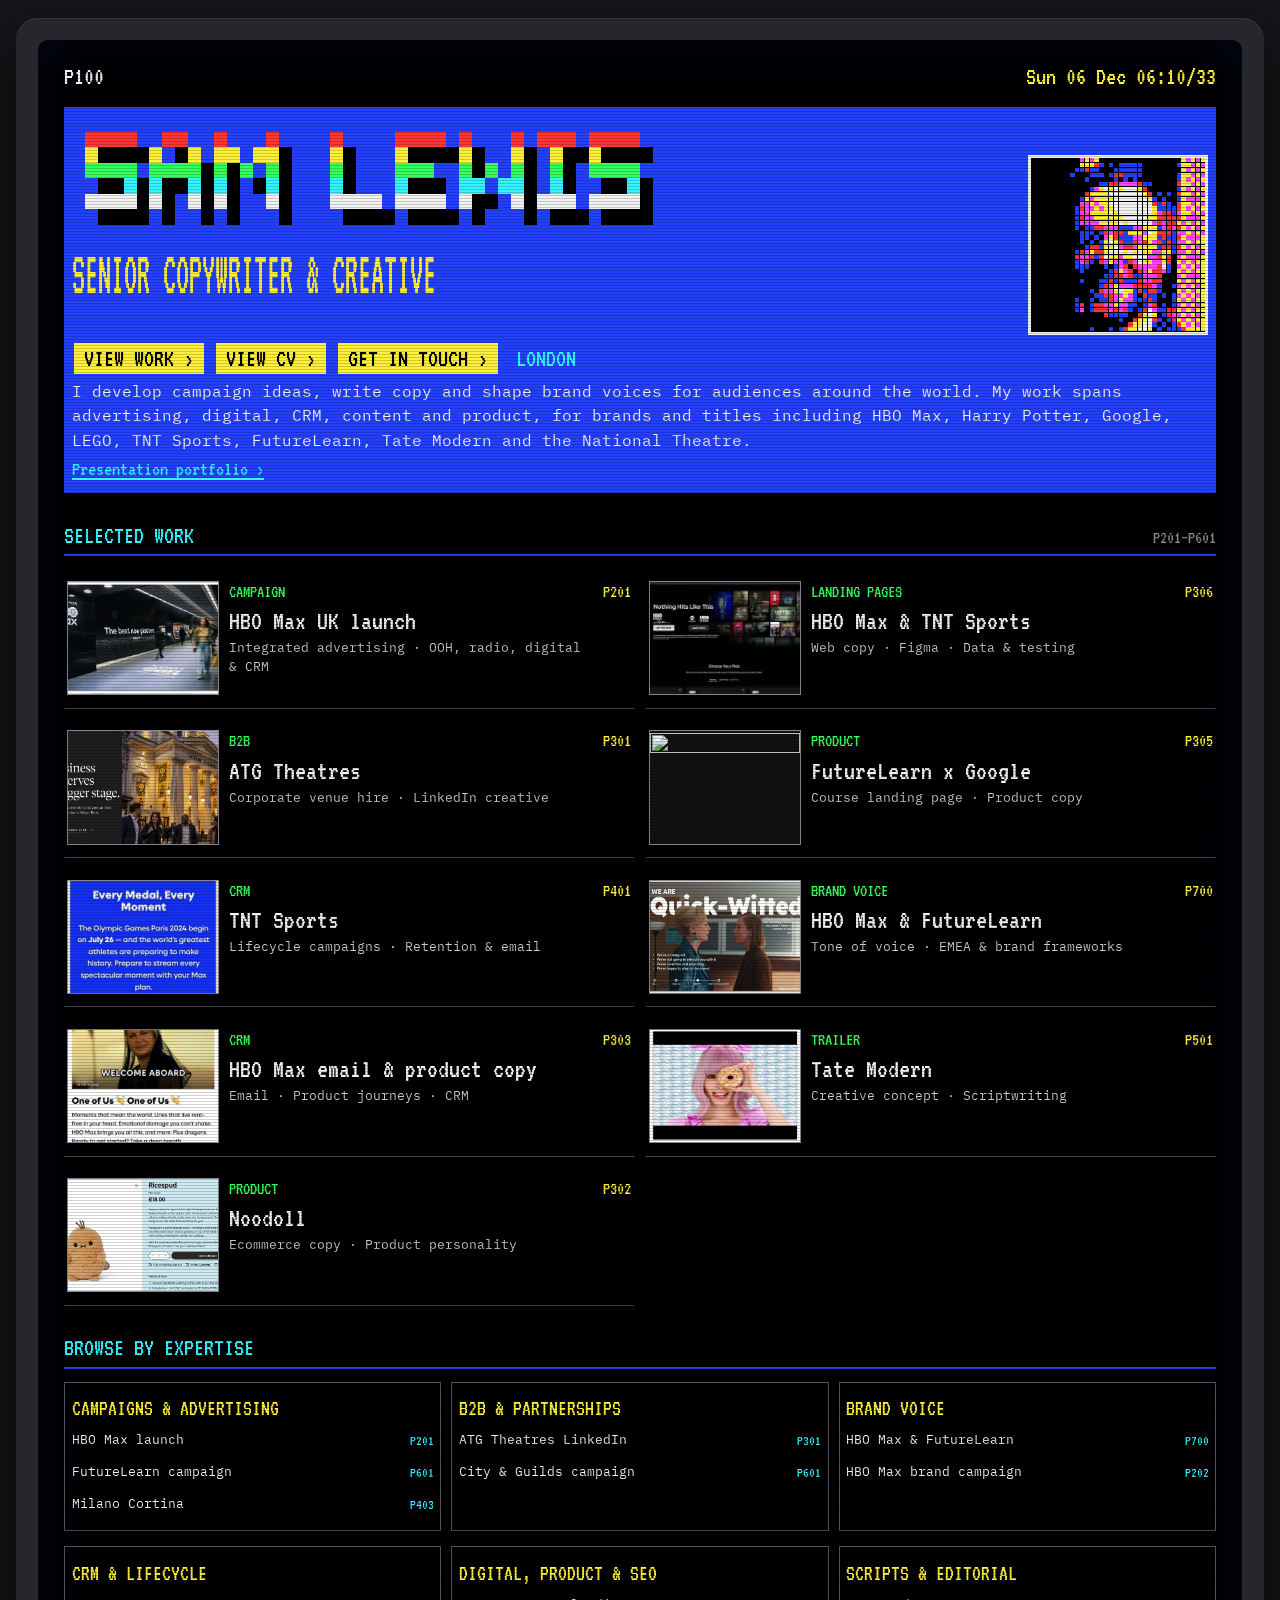
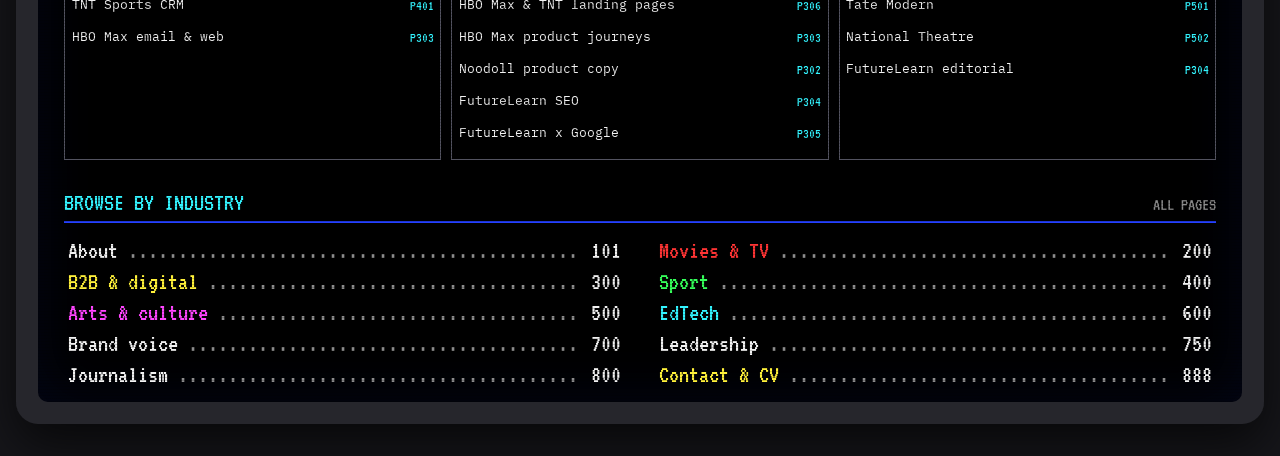
==== index.html @ 6a80a3c9 "Keep portfolio landing page examples compact and readable" ====
<!doctype html>
<html lang="en-GB">
<head>
<meta charset="utf-8">
<meta name="viewport" content="width=device-width, initial-scale=1, viewport-fit=cover">
<title>Sam Lewis, Senior Copywriter &amp; Creative</title>
<meta name="description" content="Sam Lewis is a senior copywriter and creative working across campaigns, brand voice, CRM, product, B2B and content. Work for HBO Max, TNT Sports, FutureLearn, Tate Modern and more.">
<meta property="og:type" content="website">
<meta property="og:title" content="Sam Lewis, Senior Copywriter & Creative">
<meta property="og:description" content="Campaign ideas, copy and brand voice across advertising, B2B, CRM, product and content for HBO Max, TNT Sports, FutureLearn, Tate Modern and more.">
<meta property="og:image" content="https://samlewis.fyi/img/sam.jpg">
<meta property="og:url" content="https://samlewis.fyi/">
<meta name="twitter:card" content="summary">
<link rel="icon" href="data:image/svg+xml,%3Csvg xmlns='http://www.w3.org/2000/svg' viewBox='0 0 16 16'%3E%3Crect width='16' height='16' fill='%232440ff'/%3E%3Cpath fill='%23fff13a' d='M3 3h10v3H6v1h7v6H3v-3h7V9H3z'/%3E%3C/svg%3E">
<style>body{margin:0} [hidden]{display:none!important} img{max-width:100%}</style>
<link rel="preconnect" href="https://fonts.googleapis.com">
<link rel="preconnect" href="https://fonts.gstatic.com" crossorigin>
<link rel="stylesheet" href="https://fonts.googleapis.com/css2?family=IBM+Plex+Mono:ital,wght@0,400;0,500;1,400&family=VT323&display=swap">
<style>
/* Layout: one teletext screen in a TV bezel, a remote control underneath. Pages swap inside the screen. */
:root {
  color-scheme: dark;
  --black: #000;
  --white: #f2f2f2;
  --red: #ff3434;
  --green: #35ff5a;
  --yellow: #fff13a;
  --blue: #2440ff;
  --magenta: #ff45ff;
  --cyan: #33f4ff;
  --dim: #8c8c8c;
  --bezel: #16161a;
  --bezel-edge: #26262c;
  --remote: #202026;
  --key: #2e2e36;
  --tt: "VT323", "Courier New", ui-monospace, monospace;
  --ui: "VT323", ui-monospace, monospace;
}
* { box-sizing: border-box; }
html, body { background: var(--bezel); }
body {
  color: var(--white);
  font-family: var(--tt);
  font-size: clamp(19px, 2.3vw, 24px);
  line-height: 1.18;
  padding-inline: 16px;
  padding-block: 24px 40px;
  -webkit-font-smoothing: none;
}
.wrap { max-width: 940px; margin-inline: auto; display: grid; gap: 22px; }

/* ---------- TV ---------- */
.tv {
  background: var(--bezel-edge);
  border-radius: 22px;
  padding: clamp(10px, 2vw, 22px);
  box-shadow: 0 1px 0 #34343c inset, 0 20px 50px #000a;
}
.screen {
  position: relative;
  background: var(--black);
  border-radius: 10px;
  padding: clamp(10px, 2.2vw, 22px) clamp(10px, 2.4vw, 26px) 12px;
  overflow: hidden;
  min-height: 540px;
  display: flex; flex-direction: column;
  box-shadow: 0 0 60px #2440ff18 inset;
}
.screen::after {
  content: ""; position: absolute; inset: 0; pointer-events: none;
  background: repeating-linear-gradient(to bottom, transparent 0 2px, #0000002e 2px 3px);
  border-radius: inherit;
}
.head {
  display: flex; flex-wrap: wrap; gap: 0 1.2ch; white-space: nowrap;
  font-variant-numeric: tabular-nums;
}
.head .p { color: var(--white); min-width: 4ch; }
.head .svc { color: var(--yellow); }
#screen[data-home="true"] .head .svc { visibility: hidden; }
.head .clock { color: var(--yellow); margin-left: auto; }
.page { flex: 1; display: grid; gap: .7em; align-content: start; padding-top: .6em; }
.page:focus { outline: none; }

/* bands and double height */
.band { padding: .15em .6ch .1em; color: var(--black); }
.band.b-red { background: var(--red); }
.band.b-yellow { background: var(--yellow); }
.band.b-green { background: var(--green); }
.band.b-magenta { background: var(--magenta); }
.band.b-cyan { background: var(--cyan); }
.band.b-white { background: var(--white); }
.band.b-blue { background: var(--blue); color: var(--yellow); }
.band .kicker { display: flex; justify-content: space-between; gap: 1ch; flex-wrap: wrap; }
.dh { line-height: 2.25; padding-bottom: .45em; }
table { font-size: inherit; }
.frac { display: inline-flex; align-items: center; font-size: .72em; line-height: 1; vertical-align: .1em; margin-left: .1em; }
.frac span:first-child { transform: translateY(-.26em); }
.frac span:last-child { transform: translateY(.26em); }
.frac i { font-style: normal; margin: 0 -.12em; }
.dh .w { display: inline-block; transform: scaleY(2); transform-origin: 50% 12%; vertical-align: top; line-height: 1; }
.band .dh { line-height: 2.1; }
.band.sec { padding: .25em .6ch .05em; }
.band.sec .dh { font-size: clamp(1.7em, 6vw, 2.6em); line-height: 1.85; padding-bottom: 0; }
.band.sec .kicker + .dh { font-size: clamp(1.35em, 4.2vw, 2em); margin-top: .12em; }
.crumbs .cur { overflow: hidden; text-overflow: ellipsis; min-width: 0; }
.c-red { color: var(--red); } .c-green { color: var(--green); } .c-yellow { color: var(--yellow); }
.c-blue { color: #7d8dff; } .c-magenta { color: var(--magenta); } .c-cyan { color: var(--cyan); }
.c-white { color: var(--white); } .c-dim { color: var(--dim); }
.bg-blue { background: var(--blue); color: var(--white); padding: .1em .6ch; }
.spec { background: var(--yellow); color: var(--black); padding: .1em .6ch; justify-self: start; }

/* mosaic masthead */
canvas.mosaic { display: block; width: 100%; height: auto; image-rendering: pixelated; }
.mast { background: var(--blue); display: grid; }
.mast-body { padding: .35em .8ch .45em; display: grid; grid-template-columns: minmax(0, 1fr) auto; gap: .3em 2ch; align-items: center; }
.frame.portrait img.tt-portrait { position: absolute; inset: 0; width: 100%; height: 100%; max-height: none; object-fit: cover; image-rendering: pixelated; transition: opacity 1s steps(6); }
.portrait.resolved .tt-portrait { opacity: 0; }
@media (prefers-reduced-motion: reduce) { .portrait .tt-portrait { display: none; } }
.portrait.resolved:hover .tt-portrait { opacity: 1; transition-duration: .3s; }
.mast-text { display: grid; gap: .3em; min-width: 0; }
.mast .frame, .me .frame { width: clamp(110px, 20vw, 190px); cursor: zoom-in; }
.mast .frame img, .me .frame img { aspect-ratio: 1; object-fit: cover; }
.me { display: grid; grid-template-columns: auto minmax(0, 1fr); gap: 1em 2ch; align-items: start; }
@media (max-width: 520px) { .mast-body { grid-template-columns: minmax(0, 1fr); } .mast .frame { order: -1; } .me { grid-template-columns: minmax(0, 1fr); } }
.mast .sub { color: var(--white); grid-column: 1 / -1; }
.mast .dh.role { font-size: 1.3em; }
.mastcta { display: flex; flex-wrap: wrap; align-items: center; gap: .3em 1.2ch; padding-left: .2ch; }
.mastcta .cta { background: var(--yellow); color: var(--black); text-decoration: none; padding: .02em 1ch; }
.mastcta .cta:hover, .mastcta .cta:focus-visible { background: var(--white); outline: none; }
.mastcta .loc { color: var(--cyan); text-transform: uppercase; margin-left: .6ch; }

/* index lists */
.toc { display: grid; gap: .12em; }
.cards { display: grid; grid-template-columns: repeat(auto-fill, minmax(min(100%, 14em), 1fr)); gap: 1em 1.2ch; margin-top: .3em; }
.card { display: grid; align-content: start; gap: .1em; color: var(--white); text-decoration: none; }
.card .th { display: block; aspect-ratio: 16 / 10; overflow: hidden; border: 2px solid var(--white); background: #111; margin-bottom: .2em; }
.card .th { position: relative; }
.card .ttag { position: absolute; left: 0; top: 0; z-index: 1; background: var(--yellow); color: var(--black); padding: .05em .7ch; }
.card .th img { width: 100%; height: 100%; object-fit: cover; object-position: 50% 30%; display: block; }
.card .th.txt { display: grid; place-items: center; padding: .5em; text-align: center; color: var(--black); font-size: 1.5em; line-height: 1.05; }
.card .tt { display: flex; justify-content: space-between; gap: 1ch; padding: 0 .2ch; }
.card .tt .n { color: var(--yellow); font-variant-numeric: tabular-nums; }
.card .m { color: var(--cyan); padding: 0 .2ch; }
.card .q { color: var(--yellow); padding: 0 .2ch; }
.card:hover .th, .card:focus-visible .th { border-color: var(--yellow); }
.card:hover .tt, .card:focus-visible .tt { background: var(--white); color: var(--black); }
.card:hover .tt .n, .card:focus-visible .tt .n { color: var(--black); }
.card:focus-visible { outline: none; }
.toc a {
  display: grid; grid-template-columns: minmax(0, 1fr) auto; gap: 1ch;
  color: inherit; text-decoration: none; padding: 0 .4ch;
}
.toc a .t { overflow: hidden; white-space: nowrap; text-overflow: clip; }
.toc a .t::after { content: " ........................................................................................."; color: var(--dim); }
.toc a .n { color: var(--white); font-variant-numeric: tabular-nums; }
.toc a:hover, .toc a:focus-visible { background: var(--white); color: var(--black); outline: none; }
.toc a:hover .n, .toc a:focus-visible .n, .toc a:hover .t::after, .toc a:focus-visible .t::after { color: var(--black); }
.cols { display: grid; grid-template-columns: repeat(2, minmax(0, 1fr)); gap: .6em 3ch; }
.headlines a { display: grid; grid-template-columns: minmax(0,1fr) auto; gap: 1ch; color: var(--white); text-decoration: none; padding: 0 .4ch; }
.headlines a .n { color: var(--yellow); }
.fullport { display: block; background: var(--yellow); color: var(--black); text-decoration: none; padding: .15em .8ch; margin-top: .2em; }
.watch { justify-self: start; background: var(--yellow); color: var(--black); text-decoration: none; padding: .05em .8ch; margin-top: .6em; display: inline-block; }
.watch:hover, .watch:focus-visible { background: var(--white); outline: none; }
.fullport:hover, .fullport:focus-visible { background: var(--white); outline: none; }
.headlines { display: grid; gap: .15em; align-content: start; }
.headlines .tag { font-size: .8em; letter-spacing: .04em; }
.flash { animation: ttflash 2.4s steps(1, end) infinite; }
@keyframes ttflash { 0% { visibility: visible; } 60% { visibility: hidden; } }
@media (prefers-reduced-motion: reduce) { .flash { animation: none; } }
.headlines a:hover .tag, .headlines a:focus-visible .tag { color: var(--black); }
.headlines a:hover, .headlines a:focus-visible { background: var(--cyan); color: var(--black); outline: none; }
.headlines a:hover .n, .headlines a:focus-visible .n { color: var(--black); }

/* piece pages */
.piece { display: grid; grid-template-columns: minmax(0, 1fr) minmax(0, 1.05fr); gap: .8em 2.4ch; align-items: start; }
.facts { display: grid; gap: .45em; min-width: 0; }
.row { display: block; }
.row .l { margin-right: 1ch; }
.row .l { font-variant-numeric: tabular-nums; }
.meta { color: var(--cyan); }
.quote { color: var(--yellow); }
.facts .quote { line-height: 1.4; }
.prose { font-family: "IBM Plex Mono", ui-monospace, "Courier New", monospace; font-size: clamp(15px, 1.55vw, 16.5px); line-height: 1.6; color: var(--white); display: grid; gap: .85em; max-width: 64ch; -webkit-font-smoothing: antialiased; }
.prose p { margin: 0; text-wrap: pretty; }
.prose.wide { max-width: 68ch; padding-bottom: .4em; }

figure.pic { margin: 0; display: grid; gap: .25em; min-width: 0; }
.frame {
  position: relative; display: block; width: 100%; max-width: 100%; padding: 0; border: 0;
  background: #111; cursor: zoom-in; border: 3px solid var(--white);
}
.vframe { border: 2px solid var(--white); background: #000; }
.vframe video { display: block; width: 100%; height: auto; aspect-ratio: 16 / 9; }
.frame img { display: block; width: 100%; height: auto; max-height: 440px; object-fit: contain; background: #000; }
.piece > figure.pic .frame { width: fit-content; max-width: 100%; }
.piece > figure.pic .frame img { width: auto; max-width: 100%; max-height: 600px; }
.frame canvas { position: absolute; inset: 0; width: 100%; height: 100%; image-rendering: pixelated; transition: opacity .5s steps(5); }
.frame:focus-visible { outline: 3px solid var(--yellow); outline-offset: 2px; }
.stack { display: grid; gap: 1em; min-width: 0; }
.duo { display: grid; grid-template-columns: repeat(2, minmax(0, 1fr)); gap: 1.4ch; min-width: 0; align-items: start; }
.duo .vframe video { aspect-ratio: 280 / 492; }
.duo .frame { width: 100% !important; }
.duo .frame img { width: 100% !important; max-height: none !important; }
.piece.solo { grid-template-columns: minmax(0, 1fr); }
.piece.solo .prose { max-width: 68ch; }
.gallery { display: flex; gap: 1.5ch; margin-top: 1em; align-items: flex-start; }
.gallery .gi { min-width: 0; }
.gallery .frame img { max-height: none; }
@media (max-width: 560px) { .gallery { flex-direction: column; max-width: none !important; } .gallery .gi { flex: none !important; width: 100%; } }
.pics2 { display: grid; grid-template-columns: repeat(2, minmax(0, 1fr)); gap: 1.2ch; }
figcaption { color: var(--dim); font-size: .8em; line-height: 1.2; }
#email { overflow-wrap: anywhere; }
.row > span { min-width: 0; overflow-wrap: anywhere; }
.cvjobs { display: grid; gap: .8em; }
.cvb { margin: .3em 0 0; padding-left: 10ch; font-family: "IBM Plex Mono", ui-monospace, monospace; font-size: clamp(14px, 1.45vw, 15.5px); line-height: 1.5; display: grid; gap: .25em; -webkit-font-smoothing: antialiased; }
.cvb li::marker { color: var(--dim); }
@media (max-width: 560px) { .cvb { padding-left: 1.3em; } }
.cv { display: grid; gap: .1em; font-variant-numeric: tabular-nums; }
.cvrow { display: grid; grid-template-columns: 8ch minmax(0, 1fr) minmax(0, 1fr); gap: 0 1.5ch; }
@media (max-width: 560px) { .cvrow { grid-template-columns: 8ch minmax(0, 1fr); } .cvrow > :last-child { grid-column: 2; } }
.scorewide { display: grid; gap: .3em; }
.blk { display: grid; gap: .5em; margin-top: 1.1em; }
.script { display: grid; grid-template-columns: minmax(0, 1fr) minmax(0, 1.5fr); gap: .7em 3ch; align-items: start; }
.script .vo { color: var(--white); }
.script .act, .collab p { font-family: "IBM Plex Mono", ui-monospace, monospace; font-size: clamp(14px, 1.45vw, 15.5px); line-height: 1.5; margin: 0; -webkit-font-smoothing: antialiased; }
.script .act { color: var(--cyan); font-style: italic; }
.endline { border-top: 1px dashed #ffffff30; padding-top: .45em; }
.collabs { display: grid; grid-template-columns: repeat(3, minmax(0, 1fr)); gap: 1.4ch; }
.collab { border-top: 4px solid var(--green); padding-top: .35em; display: grid; gap: .1em; align-content: start; }
.collab .ch { color: var(--yellow); }
.collab .who a { color: var(--white); text-decoration: underline; text-underline-offset: .15em; }
.collab .who a:hover, .collab .who a:focus-visible { background: var(--white); color: var(--black); outline: none; }
.collab .role { color: var(--dim); font-size: .85em; margin-bottom: .35em; }
@media (max-width: 720px) {
  .script { grid-template-columns: minmax(0, 1fr); gap: .2em; }
  .script .act { margin-bottom: .7em; }
  .collabs { grid-template-columns: minmax(0, 1fr); gap: 1em; }
}

.scores { width: 100%; border-collapse: collapse; font-variant-numeric: tabular-nums; }
.scores td { padding: .1em .6ch; }
.scores tr:nth-child(odd) td { color: var(--white); }
.scores tr:nth-child(even) td { color: var(--cyan); }
.scores td:last-child { text-align: right; color: var(--yellow); }
.bigstats { display: grid; grid-template-columns: repeat(3, minmax(0, 1fr)); gap: 1ch; }
.bigstats.two { grid-template-columns: repeat(2, minmax(0, 1fr)); }
.bigstats div { background: var(--blue); padding: .3em .8ch .2em; }
.bigstats b { display: block; font-weight: normal; color: var(--yellow); }

.fastext {
  display: grid; grid-template-columns: auto minmax(0, 1fr) auto; gap: 1ch;
  margin-top: .8em; padding-top: .3em;
}
.fastext:empty { display: none; }
.crumbs { display: flex; align-items: baseline; gap: 1.2ch; flex-wrap: nowrap; white-space: nowrap; min-width: 0; max-width: 100%; overflow: hidden; contain: inline-size; margin: .15em 0 .5em; text-transform: uppercase; }
.crumbs:empty { display: none; }
.crumbs button { font: inherit; text-transform: inherit; background: none; border: 0; padding: 0 .3ch; cursor: pointer; color: var(--cyan); }
.crumbs .back { background: var(--white); color: var(--black); padding: 0 .8ch; }
.crumbs .path { display: flex; flex-wrap: nowrap; align-items: baseline; gap: 0 .6ch; min-width: 0; overflow: hidden; }
.crumbs .back { flex: none; }
.crumbs .sep { color: var(--dim); }
.crumbs .here { color: var(--white); }
.crumbs button:hover, .crumbs button:focus-visible { background: var(--yellow); color: var(--black); outline: none; }
.fastext .sec { justify-self: center; }
.fastext button {
  font: inherit; background: none; border: 0; padding: 0 .3ch; text-align: left; cursor: pointer;
  white-space: nowrap; overflow: hidden; text-overflow: ellipsis;
}
.fastext button { color: var(--white); }
.fastext button:hover, .fastext button:focus-visible { background: var(--white); color: var(--black); outline: none; }
.fastext button:hover span, .fastext button:focus-visible span { color: var(--black); }

/* Minimal control styling for the CV email copy button. */
.rbtn {
  font: inherit; color: var(--white); background: var(--key); border: 0; border-radius: 8px;
  padding: .2em 1.4ch; cursor: pointer;
}
.rbtn:hover { background: #3b3b45; }
.rbtn:focus-visible { outline: 2px solid var(--yellow); outline-offset: 2px; }
.zen { position: relative; margin-top: .2em; }
.zen canvas { border: 2px solid var(--white); }
.zenface { position: absolute; left: 50%; top: 42%; width: 25%; transform: translate(-50%, -50%); image-rendering: pixelated; border: 3px solid var(--white); animation: zenhue 48s linear infinite; }
@keyframes zenhue { to { filter: hue-rotate(360deg); } }
@media (prefers-reduced-motion: reduce) { .zenface { animation: none; } }

/* lightbox */
.lb[hidden] { display: none; }
.lb { position: fixed; inset: 0; background: #000e; display: grid; place-items: center; padding: 24px; z-index: 10; }
.lb img { max-width: 100%; max-height: calc(100vh - 110px); width: auto; height: auto; border: 3px solid var(--white); }
.lb .bar { display: flex; justify-content: space-between; gap: 2ch; width: min(100%, 1100px); margin-bottom: 10px; }
.lb button { font: inherit; background: var(--white); color: var(--black); border: 0; padding: 0 1.2ch; cursor: pointer; }
.lb-inner { display: grid; justify-items: center; }

@media (max-width: 720px) {
  .piece { grid-template-columns: minmax(0, 1fr); }
  .piece figure.pic { order: -1; }
  .cols { grid-template-columns: minmax(0, 1fr); }
  .screen { min-height: 0; }
  .fastext { grid-template-columns: auto minmax(0, 1fr) auto; }
  .fastext { grid-template-columns: auto auto; justify-content: space-between; }
  .fastext .sec { display: none; }
  .crumbs .cur, .crumbs .hm { display: none; }
  .bigstats { grid-template-columns: minmax(0, 1fr); }
}
@media (prefers-reduced-motion: reduce) {
  .frame canvas { transition: none; }
}

/* ---------- desktop: use the width, keep the home page above the fold ---------- */
.wrap { max-width: 1480px; }
.toc { align-content: start; }
@media (min-width: 721px) { .cols { grid-template-columns: minmax(0, 1.8fr) minmax(0, 1fr); } }
.mast canvas.mosaic { height: auto; width: min(100%, clamp(260px, 84vh, 1000px)); }
@media (max-width: 720px) { .mast canvas.mosaic { width: 100%; height: auto; } }
.mast .frame { width: clamp(96px, min(20vw, 24vh), 260px); }
@media (min-width: 721px) {
  body { font-size: clamp(16px, min(2.3vw, 2.8vh), 30px); padding-block: 18px 32px; }
}


/* Homepage: quicker scanning without losing the Teletext layout. */
.mast canvas.mosaic { width: min(100%, clamp(240px, 66vh, 820px)); }
.mast .frame { width: clamp(92px, min(17vw, 20vh), 200px); }
.mast-body { gap: .2em 2ch; }
.mast .sub { font-family: "IBM Plex Mono", ui-monospace, monospace; font-size: clamp(13px, 1.23vw, 16px); line-height: 1.55; -webkit-font-smoothing: antialiased; }
.mast .deck-link { grid-column: 1 / -1; font-size: .82em; }
.mast .deck-link a { color: var(--cyan); text-underline-offset: .15em; }
.home-section { display: grid; gap: .5em; margin-top: .4em; scroll-margin-top: 1em; }
.home-heading { display: flex; justify-content: space-between; align-items: baseline; gap: 1ch; border-bottom: 2px solid var(--blue); padding-bottom: .15em; color: var(--cyan); }
.home-heading > .c-dim { font-size: .72em; }
.feature-grid { display: grid; grid-template-columns: repeat(2, minmax(0, 1fr)); gap: .35em 1.2ch; }
.feature-card { color: var(--white); text-decoration: none; display: grid; grid-template-columns: minmax(80px, 27%) minmax(0, 1fr) auto; gap: .4em 1ch; padding: .5em .3ch; border-bottom: 1px solid #464653; align-items: start; }
.feature-placeholder { display: grid; align-content: center; justify-content: center; background: var(--blue); color: var(--yellow); border: 1px solid var(--white); font-size: .95em; line-height: 1.05; text-align: center; aspect-ratio: 4 / 3; }
.feature-card img[src*="ugc.futurelearn.com"] { object-position: center; }
.feature-card img { display: block; width: 100%; aspect-ratio: 4 / 3; object-fit: cover; object-position: center; border: 1px solid #858590; background: #111; }
.feature-info { display: grid; gap: .14em; min-width: 0; }
.feature-tag { color: var(--green); font-size: .73em; }
.feature-title { color: var(--white); font-size: 1.08em; line-height: 1.08; }
.feature-desc { color: #c9c9ce; font-family: "IBM Plex Mono", ui-monospace, monospace; font-size: clamp(12px, 1vw, 14px); line-height: 1.45; -webkit-font-smoothing: antialiased; }
.feature-page { color: var(--yellow); font-size: .73em; }
.feature-card:hover, .feature-card:focus-visible { outline: 2px solid var(--yellow); outline-offset: -1px; background: #101019; }
.feature-card:hover .feature-title, .feature-card:focus-visible .feature-title { color: var(--yellow); }
.skill-grid { display: grid; grid-template-columns: repeat(3, minmax(0, 1fr)); gap: .6em 1ch; }
.skill-box { border: 1px solid #535360; padding: .5em .65ch; display: grid; gap: .28em; align-content: start; min-width: 0; }
.skill-name { color: var(--yellow); font-size: .88em; min-height: 1.2em; }
.skill-box a { display: grid; grid-template-columns: minmax(0,1fr) auto; gap: .4ch; color: var(--white); text-decoration: none; font-family: "IBM Plex Mono", ui-monospace, monospace; font-size: clamp(12px, 1vw, 14px); line-height: 1.35; padding: .2em 0; -webkit-font-smoothing: antialiased; }
.skill-box a:hover, .skill-box a:focus-visible { background: var(--white); color: var(--black); outline: none; }
.skill-num { color: var(--cyan); font-family: var(--tt); font-size: 1.15em; }
.skill-box a:hover .skill-num, .skill-box a:focus-visible .skill-num { color: var(--black); }
.industry-nav { grid-template-columns: repeat(2, minmax(0, 1fr)); gap: .05em 3ch; }
@media (max-width: 900px) { .feature-grid { grid-template-columns: minmax(0, 1fr); } .skill-grid { grid-template-columns: repeat(2, minmax(0, 1fr)); } }
@media (max-width: 560px) { .skill-grid, .industry-nav { grid-template-columns: minmax(0,1fr); } .feature-card { grid-template-columns: 84px minmax(0, 1fr) auto; } .mast .frame { width: 110px; } }

/* Keep the work above the screen's scanline overlay. */
.landing-examples {
  display: grid;
  grid-template-columns: repeat(2, minmax(0, 1fr));
  gap: .8em 1.5ch;
  max-width: 920px;
}
@media (max-width: 720px) {
  .landing-examples { grid-template-columns: minmax(0, 1fr); max-width: 450px; }
}
.landing-example header {
  display: flex;
  justify-content: space-between;
  align-items: baseline;
  flex-wrap: wrap;
  gap: .3em 1ch;
  margin-bottom: .35em;
}
.landing-example h2 { margin: 0; font: inherit; }
.landing-example .watch { margin: 0; }
.landing-example .frame { z-index: 1; border-width: 1px; }
.landing-example .frame img { max-height: none; }
</style>
</head>
<body>

<div class="wrap">
  <div class="tv">
    <div class="screen" id="screen">
      <div class="head" aria-hidden="true">
        <span class="p" id="hp">P100</span>
        <span class="svc">SAM LEWIS</span>
        <span class="clock" id="clock"></span>
      </div>
      <nav class="crumbs" id="crumbs" aria-label="Breadcrumb"></nav>
      <main class="page" id="page" tabindex="-1" aria-live="polite"></main>
      <nav class="fastext" id="fastext" aria-label="Fastext links"></nav>
    </div>
  </div>

</div>

<div class="lb" id="lb" hidden role="dialog" aria-modal="true" aria-label="Picture">
  <div class="lb-inner">
    <div class="bar"><span class="c-cyan" id="lbcap"></span><button id="lbclose">CLOSE</button></div>
    <img id="lbimg" alt="">
  </div>
</div>

<script>
(() => {
/* ---------- content ---------- */
const CH = {
  200: { name: "MOVIES & TV", title: "MOVIES & TV", short: "Movies & TV", colour: "red" },
  300: { name: "B2B & DIGITAL", title: "B2B & DIGITAL", short: "B2B & digital", colour: "yellow" },
  400: { name: "SPORT", title: "SPORT", short: "Sport", colour: "green" },
  500: { name: "ARTS & CULTURE", title: "ARTS & CULTURE", short: "Culture", colour: "magenta" },
  600: { name: "EDTECH", title: "EDTECH", short: "EdTech", colour: "cyan" },
  700: { name: "BRAND VOICE", title: "BRAND VOICE", short: "Voice", colour: "white" },
  750: { name: "LEADERSHIP", title: "LEADERSHIP", short: "Leadership", colour: "white" },
  800: { name: "JOURNALISM", title: "JOURNALISM", short: "Journalism", colour: "blue" },
};

const PIECES = {
  201: { tag: "CAMPAIGN", title: "HBO MAX UK LAUNCH CAMPAIGN", meta: "HBO Max · OOH · 2026 · Warner Bros. Discovery",
    cardQuote: "The best new platform since 9¾.",
    body: [
      "I led copy for the UK launch of HBO Max in 2026, writing across radio, outdoor, social, email and display. I pushed for UK-specific lines that spoke to local places and content, like \u201cThe best new platform since 9¾.\u201d",
      "That line ran as a takeover of the tunnel at King's Cross, and the ad went viral on LinkedIn. Across the launch as a whole, UK subscriptions passed the yearly target within four months.",
      "The same witty tone ran through the launch emails, like this welcome email for new subscribers.",
    ],
    pics: [["kings-cross", "King's Cross tunnel, London"], ["hbo-max-welcome-email", "Welcome email from the launch"]] },
  202: { tag: "CAMPAIGN", title: "HBO MAX WALL-TO-WALL WATERCOOLER CAMPAIGN", meta: "HBO Max · OOH brand campaign · Autumn 2026 · Warner Bros. Discovery",
    body: [
      "This outdoor brand campaign ran in autumn 2026, at a point when HBO Max was between big new releases. With no single launch to shout about, the idea was to remind people how much is already there: a back catalogue full of the shows everyone has talked about for years.",
      "\u201cWall-to-Wall Watercooler\u201d was the broader copy concept, turning that breadth into one simple promise: on HBO Max, there\u2019s always something people are talking about. For this update to the campaign I added the subtitle, \u201cCritically acclaimed, publicly debated\u201d, which makes the point that these are shows people argue over as well as admire.",
      "Each poster put characters from different eras of HBO side by side, keeping the brand front of mind until the next big release.",
    ],
    pics: [["watercooler", "“Wall-to-Wall Watercooler” poster"]] },
  203: { title: "SUCCESSION INFLUENCER CAMPAIGN FOR HBO MAX", meta: "HBO Max · Social & influencer · Warner Bros. Discovery",
    quote: "Who's up for a pint at The Royal Roy?",
    body: ["I develop social and influencer ideas for HBO Max. This paid collaboration with @hollyandbrookearehooked ran for the UK and Ireland launch, and imagined the Roys from Succession running a British pub."],
    pics: [["royal-roy", "Instagram, @hbomaxuk × @hollyandbrookearehooked"]] },
  204: { title: "HBO MAX DISPLAY & PAID SOCIAL ADS", meta: "HBO Max · Display & paid social · Warner Bros. Discovery",
    quote: "Tough cases call for strong leads.",
    body: ["I write display and paid-social copy for HBO Max across EMEA, plus international titles and taglines for European productions. Every word has to earn its place."],
    pics: [["tough-cases", "Display ad, before market pricing was added"]] },
  205: { title: "HUMANS AND HALT AND CATCH FIRE TAGLINES", meta: "Humans · Halt and Catch Fire · Empire Design",
    quote: "Made in our image. Out of our control.",
    quote2: "The battle for CTRL begins.",
    body: [
      "At Empire Design, I developed concepts, taglines and scripts for theatrical and home-entertainment campaigns for Universal Studios, Fox, AMC and Canal Plus, and wrote trailer, radio, outdoor, digital and social copy for film and TV launches.",
      "Two of my lines from that time: the first for Humans, the second for Halt and Catch Fire.",
    ],
    pics: [["humans", "Humans"], ["halt-catch-fire", "Halt and Catch Fire"]] },

  501: { tag: "TRAILER", title: "THE WORLD GOES POP TRAILER FOR TATE MODERN", meta: "Tate Modern · Trailer · AKA UK",
    body: [
      "For Tate Modern's exhibition The EY Exhibition: The World Goes Pop, I came up with the idea for the trailer, wrote the script and helped on the shoot.",
      "I thought the Japanese pop star Kyary Pamyu Pamyu, with her surrealist sensibility, would be perfect for it. I contacted her team, and the stars aligned: she was in London for a show, so we could shoot with her while she was here.",
    ],
    link: ["https://www.youtube.com/watch?v=F1pbMBGxvS4", "Watch the trailer"],
    pics: [["world-goes-pop", "The World Goes Pop, Tate Modern"]] },
  207: { tag: "TRAILER", title: "POGÁNY INDULÓ DOCUMENTARY TRAILER FOR HBO MAX", meta: "HBO Max · Hungarian original documentary series · Trailer concept & script · Warner Bros. Discovery",
    body: [
      "Pogány Induló is a Hungarian rapper, real name Marcell Szirmai, who became one of the country's biggest music stars by the age of twenty.",
      "For HBO Max's four-part documentary series about him, Pogány Induló: Vajon mit mondana anya (What Would Mum Say?), I came up with the concept for the trailer and wrote the script.",
      "My concept shows him walking alone against the crowd, with his own lyrics projected onto him. He's a lone wolf, weighed down by his words.",
    ],
    link: ["https://www.youtube.com/watch?v=p6dlv8rp49E", "Watch the trailer"],
    pics: [["pogany-indulo", "Pogány Induló: Vajon mit mondana anya, HBO Max"]] },
  208: { tag: "TRAILER", title: "BOYHOOD TRAILER", meta: "Universal · Trailer script · Empire Design",
    body: [
      "At Empire Design, I scripted an emotive trailer for Universal's release of Boyhood, Richard Linklater's film shot over twelve years with the same cast.",
      "The film follows one boy, Mason, from the age of six to eighteen, with Patricia Arquette and Ethan Hawke as his parents. That process was what made the film unique, so the script had to explain it quickly, then let the footage do the emotional work as Mason grows up on screen.",
      "The trailer gained 5.5 million views on YouTube, and was also shown on TV in America.",
    ],
    pics: [["boyhood", "Boyhood, Universal"]] },
  502: { tag: "TRAILER", title: "HOME, I'M DARLING TRAILER FOR THE NATIONAL THEATRE", meta: "National Theatre · Trailer script · AKA UK",
    body: [
      "Laura Wade's play Home, I'm Darling follows Judy, a woman who chooses to live as a perfect 1950s housewife in the present day.",
      "I wrote the National Theatre's trailer to match: a script in the style of a 1950s TV commercial that sells the dream, then hints at the cracks beneath it. It has more than 200,000 views on YouTube.",
    ],
    link: ["https://www.youtube.com/watch?v=fDvlSoQ3PY4", "Watch the trailer"],
    pics: [["national-theatre", "Home, I'm Darling trailer, National Theatre"]] },

  206: { tag: "TRAILER", title: "HBO MAX TRAILERS FOR CINEMA, TV AND RADIO", meta: "HBO Max · Trailers · Cinema, TV & radio · Warner Bros. Discovery",
    body: [
      "At HBO Max, I come up with ideas for trailers and write the scripts, for cinema, TV and radio.",
      "That includes radio trailers for our UK campaigns, scripts for brand campaigns, and trailer ideas for brand campaigns around HBO's local original productions.",
    ],
    pics: [["hbo-max-trailer", "HBO Max trailer"]] },

  211: { tag: "CAMPAIGN", title: "HBO MAX HALLOWEEN 2026 CAMPAIGN", meta: "HBO Max · Halloween 2026 · Campaign concept · AV & online · Warner Bros. Discovery",
    quote: "Fear hits home.",
    body: [
      "For Halloween 2026 on HBO Max, I came up with the campaign line: \u201cFear hits home.\u201d",
      "The line has a double meaning. It speaks to the quality of the horror on HBO Max, the kind that really gets to you, and to the Home in Home Box Office: you don\u2019t have to leave the house to be terrified.",
      "The line flexed across AV and online assets, from the trailer to display creative.",
    ],
    video: ["hbo-max-halloween", "HBO Max Halloween 2026 trailer"],
    pics: [["hbo-max-halloween", "Display creative: \u201cFear hits home\u201d"]] },

  212: { tag: "CAMPAIGN", title: "A KNIGHT OF THE SEVEN KINGDOMS GAMIFIED JOURNEY", meta: "HBO Max app · A Knight of the Seven Kingdoms · Interactive retention campaign · Warner Bros. Discovery",
    body: [
      "We needed to keep A Knight of the Seven Kingdoms viewers watching throughout the show\u2019s debut season.",
      "My solution was an interactive journey in the HBO Max app. Episode by episode, users took quizzes and played games to work their way up from stable hand to knight.",
      "The in-season gamification drove an uplift of around 16\u201318% through consistent episode progression.",
    ],
    duo: true,
    video: ["knight-journey", "Episode challenge: take your vows"],
    pics: [["knight-journey", "Result screen for getting every answer wrong"]] },

  301: { tag: "B2B", title: "ATG THEATRES: BUSINESS DESERVES A BIGGER STAGE", meta: "ATG Theatres · Corporate nights out & venue hire · LinkedIn concept · AKA UK",
    body: [
      "At AKA, part of ATG, I worked on attracting corporate clients to theatres. The creative challenge was different from selling tickets: I wanted businesses to see a West End theatre as somewhere special for their next corporate night out.",
      "“Business deserves a bigger stage” gives that idea a simple, memorable line. A LinkedIn execution set against the Lyceum Theatre shows how the venue itself can do the selling — a famous West End theatre that makes a company night out feel like an occasion."
    ],
    pics: [["atg-lyceum-b2b", "ATG Theatres corporate venue hire LinkedIn advertising concept featuring the Lyceum Theatre"]] },
  302: { tag:"PRODUCT",title:"NOODOLL: RICESPUD PRODUCT MESSAGING",meta:"Noodoll · Ecommerce · Product descriptions",
    body:[
      "At Noodoll, I wrote product copy designed to bring the characters to life while helping customers understand what they're buying. Ricespud needed a playful, distinctive voice alongside clear descriptions of the product.",
      "From “Are you ready for spud at first sight?” to the softness, embroidered features and little arms for hugs, the writing brings the character into the shopping experience."
    ],pics:[["noodoll-ricespud-product-copy","Noodoll Ricespud product page showing the plush and the product copy I wrote"]] },
  303: { tag:"EMAIL / WEB",title:"HBO MAX: EMAIL, LANDING PAGES & PRODUCT COPY",meta:"HBO Max · EMEA · CRM, web and product messaging",
    body:[
      "At HBO Max, I write English master copy for emails, landing pages and product journeys across EMEA, from launch and onboarding to retention and win-back.",
      "That includes explaining offers and product features simply, while keeping the brand voice distinctive. I adapt messages for different placements, audiences and markets, and write the CTAs, modules and subject lines that turn a big idea into a working customer journey.",
      "For the UK launch, I helped keep the same voice consistent across advertising, welcome emails and product copy."
    ],pics:[["hbo-max-welcome-email","HBO Max UK welcome email"]] },
  306: { tag:"LANDING PAGES",title:"HBO MAX & TNT SPORTS",meta:"Landing pages · Product copy · Figma",thumb:"hbo-max-landing",
    body:["I write the landing pages for HBO Max and TNT Sports across EMEA. I work with designers in Figma and use testing to make plans, pricing and sign-up clearer."],
    pics:[["hbo-max-landing-case","HBO Max UK landing page",1904,890],["tnt-sports-landing-case","TNT Sports UK landing page",1904,864]]
  },
  304: { tag:"SEO / EDITORIAL",title:"FUTURELEARN: COURSE SEO & EDITORIAL",meta:"FutureLearn · Search-led course titles · Long-form articles",
    body:[
      "At FutureLearn, I used keyword research and search-results analysis to write course titles that would rank well while still making sense to prospective learners. ‘Power Dressing in the Zoom Era’ is one example of balancing clear search intent with useful, engaging copy.",
      "I also researched and wrote longer editorial pieces, often based on interviews with educators. These two examples show the range: precise, discovery-led course messaging and more expansive storytelling, including an article exploring Ancient Rome."
    ],
    pics:[["futurelearn-course-seo","FutureLearn course page: Power Dressing in the Zoom Era, showing search-informed course-title copy"],["futurelearn-editorial-rome","FutureLearn long-form editorial article: Explore a virtual map of Ancient Rome"]] },

  305: { tag: "PRODUCT", title: "FUTURELEARN X GOOGLE: COURSE PRODUCT COPY", meta: "FutureLearn × Google for Education · Course landing page · Product copy",
    body: [
      "At FutureLearn, I wrote product copy for online courses, including this Google for Education course aimed at teachers and educators.",
      "The challenge was to make a practical, technology-focused course feel relevant and useful. Rather than listing Google's tools and features, I focused on what educators could actually do with them: save time, stay organised and communicate more effectively with colleagues, students and parents."
    ],
    link: ["https://www.futurelearn.com/courses/google-for-education-communicating-and-staying-organised-with-staff-students-and-parents-sc", "See the course"],
    pics: [["google-course-artwork", "Google for Education course artwork used on the FutureLearn landing page"]] },

  401: { title: "TNT SPORTS CRM, INCLUDING PARIS 2024", meta: "TNT Sports · Paris 2024 · CRM · Warner Bros. Discovery",
    body: [
      "I lead master CRM for HBO Max and TNT Sports across EMEA, from onboarding to win-back. When we took on TNT Sports' CRM, I worked with their marketing team to rebuild the emails around user data. Our CRM now performs better than any other WBD region.",
      "For Paris 2024, a large batch of Olympics comms landed just before deadline. I used automation to deliver it on time, during what became our highest-ever period for new subscriptions.",
    ],
    scores: true,
    pics: [["paris-2024", "Paris 2024 CRM"]] },
  403: { tag: "CAMPAIGN", title: "MILANO CORTINA 2026 INTERACTIVE CAMPAIGN", meta: "HBO Max · TNT Sports · Milano Cortina 2026 · Warner Bros. Discovery",
    quote: "Your Olympics. Your way.",
    body: [
      "I come up with interactive campaigns for TNT Sports users. For the Milano Cortina 2026 Winter Olympics, I created a pick-your-sports journey: users chose the sports they cared about from all 16 on the programme, so we only sent them the notifications that mattered to them.",
      "The final screen asked them to turn on push notifications, so they were ready for the opening ceremony on 6 February.",
    ],
    wide: true,
    pics: [["milano-cortina", "Pick-your-sports journey, Milano Cortina 2026"]] },

  209: { title: "MOCK THE WEEK PRINT AD FOR TLC", meta: "TLC · Print · Warner Bros. Discovery",
    quote: "Heard we were finished? Fake news.",
    body: ["I wrote this print ad for Mock the Week on TLC, turning the idea that the show was ‘finished’ into the punchline."],
    pics: [["mock-the-week", "Print ad for TLC"]] },
  505: { title: "WESTMINSTER ABBEY TAGLINE", meta: "Westminster Abbey · Tagline · AKA UK",
    quote: "Feel wonder first hand.",
    body: [
      "At AKA UK, I came up with integrated campaigns for Tate Modern, the National Theatre, the British Library, the Natural History Museum and Matilda the Musical, taking ideas from brief to finished work across film, radio, outdoor, digital and social.",
      "This is one of my lines from that time, for Westminster Abbey.",
    ],
    pics: [["westminster-abbey", "Westminster Abbey"]] },
  210: { title: "SWALLOWS AND AMAZONS TAGLINE", meta: "Swallows and Amazons · Film tagline · AKA UK",
    quote: "Some summers you treasure forever.",
    body: ["At AKA UK, I wrote the tagline for the 2016 film of Swallows and Amazons, based on Arthur Ransome's classic children's novel."],
    pics: [["swallows-amazons", "Swallows and Amazons"]] },
  503: { tag: "TRAILER", title: "WHALES: BENEATH THE SURFACE TRAILER FOR THE NATURAL HISTORY MUSEUM", meta: "Natural History Museum · Trailer concept, script & edit · AKA UK",
    body: [
      "For the Natural History Museum's exhibition Whales: Beneath the Surface, I came up with the idea for the trailer, wrote the script and helped with the edit.",
      "I wanted to tap into the sense of mystery whales evoke, and found Heathcote Williams\u2019 poem Whale Nation. The trailer is built around an extract from it.",
    ],
    link: ["https://www.youtube.com/watch?v=z_ZonqO_Hn4", "Watch the trailer"],
    pics: [["whales", "Whales: Beneath the Surface, Natural History Museum"]] },
  504: { tag: "SOCIAL", title: "MATILDA THE MUSICAL SOCIAL, VIDEO & RADIO", meta: "Matilda The Musical · Social, video & radio · AKA UK",
    body: [
      "At AKA UK, for Matilda The Musical, I came up with ideas for social and video content, wrote the scripts, went along to the shoots and edited the videos myself in Adobe Premiere Pro.",
      "Meet the Matildas introduced the young actors taking on the title role, showing audiences the new cast before they stepped on stage.",
      "I also scripted and edited Matilda\u2019s radio trailers.",
    ],
    link: ["https://www.youtube.com/watch?v=w1WAWnm4zLw&amp;list=PLybPI7Yeye3jCdkvCjsYKNvWqBjZdYBzS", "Watch the videos"],
    pics: [["matilda", "Meet the Matildas, Matilda The Musical"]] },

  601: { tag: "CAMPAIGN", title: "CITY & GUILDS AND FUTURELEARN SKILLS CAMPAIGN", meta: "City & Guilds × FutureLearn · Campaign",
    quote: "The new world needs you.",
    body: [
      "For City & Guilds' new skills courses, I created ‘The New World Needs You’, a campaign encouraging young people to see a place for themselves in the post-pandemic world. We extended the idea into sector-specific paid creative.",
    ],
    pics: [["new-world-needs", "The New World Needs…"], ["new-world-building", "Sector-specific paid social"]] },
  602: { tag: "CAMPAIGN", title: "FUTURELEARN RESULTS DAY OUTDOOR CAMPAIGN", meta: "FutureLearn · OOH",
    quote: "Exam results don't define you.",
    body: ["I wrote copy for a fast-turnaround Results Day OOH campaign aimed at Gen Z, reframing failure as part of the journey rather than the end of it."],
    pics: [["results-day", "Results Day OOH"]] },
};

const CHAPTERS = {
  200: { line: "Campaigns, social, trailers and ads for HBO Max, film and television.", pieces: [201, 202, 203, 204, 205, 206, 207, 208, 209, 210, 211, 212] },
  300: { line: "B2B advertising, ecommerce copy, digital customer journeys and SEO-led content.", pieces: [301, 302, 303, 304, 305, 306] },
  400: { line: "CRM and interactive campaigns for TNT Sports, including Paris 2024 and Milano Cortina 2026.", pieces: [401, 403] },
  500: { line: "Arts and culture.", pieces: [501, 502, 503, 504, 505] },
  600: { line: "Campaigns for FutureLearn, the online learning platform, including work with City & Guilds.", pieces: [601, 602] },
};

const ORDER = [100, 101, 200, 201, 202, 203, 204, 205, 206, 207, 208, 209, 210, 211, 212, 300, 301, 302, 303, 304, 305, 306, 400, 401, 403, 500, 501, 502, 503, 504, 505, 600, 601, 602, 700, 750, 800, 888];

/* ---------- helpers ---------- */
const $ = (s, r = document) => r.querySelector(s);
const esc = s => String(s).replace(/[&<>"]/g, c => ({ "&": "&amp;", "<": "&lt;", ">": "&gt;", '"': "&quot;" }[c]));
const frac = s => s.replace(/\u00BE/g, '<span class="frac" aria-label="three quarters"><span>3</span><i>/</i><span>4</span></span>');
const dh = (text, cls = "") => `<div class="dh ${cls}">${esc(text).split(" ").map(w => `<span class="w">${frac(w)}</span>`).join(" ")}</div>`;
const chapterOf = n => n >= 800 && n < 888 ? 800 : n >= 750 && n < 800 ? 750 : Math.floor(n / 100) * 100;
const reduced = matchMedia("(prefers-reduced-motion: reduce)").matches;

function band(n, title) {
  const ch = CH[chapterOf(n)];
  return `<div class="band b-${ch.colour} sec">${n !== chapterOf(n) ? `<div class="kicker"><span>${ch.name}</span></div>` : ""}${dh(title)}</div>`;
}
const WEBP = new Set(["atg-lyceum-b2b", "noodoll-ricespud-product-copy", "futurelearn-course-seo", "futurelearn-editorial-rome", "hbo-max-landing", "hbo-max-landing-case", "tnt-sports-landing-case"]);
function imageSrc(file) { return file === "google-course-artwork" ? "https://ugc.futurelearn.com/uploads/images/e4/98/header_e498abc1-1429-4c12-9941-a6746fa13efd.jpg" : "img/" + file + (WEBP.has(file) ? ".webp" : ".jpg"); }
function pic([file, cap, width, height], showCaption = true) {
  const src = imageSrc(file);
  return `<figure class="pic"><button class="frame" data-src="${src}" data-cap="${esc(cap)}" aria-label="Enlarge picture: ${esc(cap)}">
    <img src="${src}" alt="${esc(cap)}"${width && height ? ` width="${width}" height="${height}"` : ""} loading="lazy" decoding="async"></button>${showCaption ? `<figcaption>${esc(cap)}</figcaption>` : ""}</figure>`;
}
function row(label, colour, text) {
  return text ? `<div class="row"><span class="l c-${colour}">${label}</span><span>${esc(text)}</span></div>` : "";
}

/* ---------- pages ---------- */
function pageIndex() {
  const featured = [
    [201, "CAMPAIGN", "HBO Max UK launch", "Integrated advertising · OOH, radio, digital & CRM", "kings-cross"],
    [306, "LANDING PAGES", "HBO Max & TNT Sports", "Web copy · Figma · Data & testing", "hbo-max-landing"],
    [301, "B2B", "ATG Theatres", "Corporate venue hire · LinkedIn creative", "atg-lyceum-b2b"],
    [305, "PRODUCT", "FutureLearn x Google", "Course landing page · Product copy", "google-course-artwork"],
    [401, "CRM", "TNT Sports", "Lifecycle campaigns · Retention & email", "paris-2024"],
    [700, "BRAND VOICE", "HBO Max & FutureLearn", "Tone of voice · EMEA & brand frameworks", "quick-witted"],
    [303, "CRM", "HBO Max email & product copy", "Email · Product journeys · CRM", "hbo-max-welcome-email"],
    [501, "TRAILER", "Tate Modern", "Creative concept · Scriptwriting", "world-goes-pop"],
    [302, "PRODUCT", "Noodoll", "Ecommerce copy · Product personality", "noodoll-ricespud-product-copy"]
  ];
  const skills = [
    ["CAMPAIGNS & ADVERTISING", [[201, "HBO Max launch"], [601, "FutureLearn campaign"], [403, "Milano Cortina"]]],
    ["B2B & PARTNERSHIPS", [[301, "ATG Theatres LinkedIn"], [601, "City & Guilds campaign"]]],
    ["BRAND VOICE", [[700, "HBO Max & FutureLearn"], [202, "HBO Max brand campaign"]]],
    ["CRM & LIFECYCLE", [[401, "TNT Sports CRM"], [303, "HBO Max email & web"]]],
    ["DIGITAL, PRODUCT & SEO", [[306, "HBO Max & TNT landing pages"], [303, "HBO Max product journeys"], [302, "Noodoll product copy"], [304, "FutureLearn SEO"], [305, "FutureLearn x Google"]]],
    ["SCRIPTS & EDITORIAL", [[501, "Tate Modern"], [502, "National Theatre"], [304, "FutureLearn editorial"]]]
  ];
  const toc = [
    [101, "About", "white"], [200, "Movies & TV", "red"], [300, "B2B & digital", "yellow"],
    [400, "Sport", "green"], [500, "Arts & culture", "magenta"], [600, "EdTech", "cyan"],
    [700, "Brand voice", "white"], [750, "Leadership", "white"], [800, "Journalism", "white"],
    [888, "Contact & CV", "yellow"]
  ];
  return `
    <div class="mast">
      <div class="mast-body"><div class="mast-text"><canvas class="mosaic" id="mastCanvas" role="img" aria-label="Sam Lewis"></canvas>
      ${dh("SENIOR COPYWRITER & CREATIVE", "c-yellow role")}
      <div class="mastcta"><a class="cta" href="#selected-work">VIEW WORK <span aria-hidden="true">&rsaquo;</span></a><a class="cta" href="#p888" data-go="888">VIEW CV <span aria-hidden="true">&rsaquo;</span></a><a class="cta" href="mailto:sam.joe.lewis@gmail.com">GET IN TOUCH <span aria-hidden="true">&rsaquo;</span></a><span class="loc">London</span></div>
      </div>
      <button class="frame portrait" data-src="img/sam.jpg" data-cap="Sam Lewis" aria-label="Enlarge photo of Sam Lewis"><img src="img/sam.jpg" alt="Sam Lewis"><img class="tt-portrait" src="img/sam-teletext.png" alt=""></button>
      <div class="sub">I develop campaign ideas, write copy and shape brand voices for audiences around the world. My work spans advertising, digital, CRM, content and product, for brands and titles including HBO Max, Harry Potter, Google, LEGO, TNT Sports, FutureLearn, Tate Modern and the National Theatre.</div>
      <div class="deck-link"><a href="https://docs.google.com/presentation/d/1mHRjpPoziItjGX_4GrqQJIve7HLaUhjQ/edit?usp=sharing&amp;rtpof=true&amp;sd=true" target="_blank" rel="noopener">Presentation portfolio &rsaquo;</a></div>
      </div>
    </div>
    <section id="selected-work" class="home-section" aria-label="Selected work">
      <div class="home-heading"><span>SELECTED WORK</span><span class="c-dim">P201—P601</span></div>
      <div class="feature-grid">
        ${featured.map(([n, tag, title, desc, image]) => `<a class="feature-card" href="#p${n}" data-go="${n}">
          ${image ? `<img src="${imageSrc(image)}" alt="" loading="lazy" decoding="async">` : `<span class="feature-placeholder" aria-hidden="true">${n === 306 ? "HBO MAX<br>&amp; TNT SPORTS" : "GOOGLE<br>FOR<br>EDUCATION"}</span>`}
          <span class="feature-info"><span class="feature-tag">${esc(tag)}</span><span class="feature-title">${esc(title)}</span><span class="feature-desc">${esc(desc)}</span></span><span class="feature-page">P${n}</span>
        </a>`).join("")}
      </div>
    </section>
    <section class="home-section" aria-label="Browse work by expertise">
      <div class="home-heading"><span>BROWSE BY EXPERTISE</span></div>
      <div class="skill-grid">
        ${skills.map(([name, links]) => `<div class="skill-box"><div class="skill-name">${esc(name)}</div>
          ${links.map(([n,title]) => `<a href="#p${n}" data-go="${n}"><span>${esc(title)}</span><span class="skill-num">P${n}</span></a>`).join("")}
        </div>`).join("")}
      </div>
    </section>
    <section class="home-section" aria-label="Browse by industry and background">
      <div class="home-heading"><span>BROWSE BY INDUSTRY</span><span class="c-dim">ALL PAGES</span></div>
      <div class="toc industry-nav">
        ${toc.map(([n, t, c]) => `<a href="#p${n}" data-go="${n}"><span class="t c-${c}">${esc(t)}</span><span class="n">${n}</span></a>`).join("")}
      </div>
    </section>`;
}


function pageAbout() {
  const paras = [
    "I’m a Senior Copywriter and Creative with over a decade of experience turning strategic briefs into ideas and words for brands across entertainment, sport, culture, technology and education.",
    "In my current role at Skydance, I develop copy and creative for HBO Max and TNT Sports across EMEA as part of our in-house creative team. I take briefs from initial concept through to execution across social, digital, CRM, outdoor, trailers, radio and wider brand campaigns. Most recently, I led copy for the UK launch of HBO Max.",
    "I approach every brief as an open problem to be solved, and enjoy the challenge of finding the idea that can unlock it. My work involves moving between the bigger campaign concept and the detail of how it comes through in a script, a headline or an email.",
    "Much of my role also involves shaping how brands sound. I own HBO Max’s tone-of-voice guides and messaging frameworks, and work across brands with very different personalities. That means developing and adapting the writing for different audiences, channels and markets while keeping each brand’s underlying identity coherent.",
    "Before this role, I worked at FutureLearn and in agencies, developing work for organisations including Google, LEGO, Tate Modern, the National Theatre, Universal and Fox. Those roles gave me experience moving between campaign ideas, brand narratives, product messaging and long-form editorial. My film work includes scripting trailers for Boyhood and the National Theatre, and developing the idea and script for Tate Modern’s The World Goes Pop.",
    "My background is editorial as well as commercial. I started my writing career as a music and film journalist, interviewing artists and filmmakers and writing features and profiles. I later produced long-form editorial and interview pieces at FutureLearn, alongside my campaign work. Writing at length remains an important part of my experience, as does writing scripts for television, radio, theatrical and social.",
    "I enjoy the collaborative side of copywriting just as much as the writing itself. I regularly present and defend ideas to senior stakeholders, work closely with designers and regional teams, and manage two junior writers. Alongside my own writing, I edit and shape their work before it becomes English master copy for multiple markets.",
  ];
  return `<div class="band b-white sec">${dh("ABOUT")}</div>
    <div class="prose wide">${paras.map(p => `<p>${esc(p)}</p>`).join("")}</div>`;
}

function pageChapter(n) {
  const c = CHAPTERS[n];
  return `${band(n, CH[n].title)}
    <div class="cards">${c.pieces.map(p => {
      const x = PIECES[p];
      const tg = x.tag ? `<span class="ttag">${esc(x.tag)}</span>` : "";
      const th = x.pics ? `<span class="th">${tg}<img src="${imageSrc(x.thumb || x.pics[0][0])}" alt="" decoding="async"></span>`
        : `<span class="th txt" style="background:var(--${CH[n].colour})">${tg}${esc(x.quote || x.title)}</span>`;
      return `<a class="card" href="#p${p}" data-go="${p}">${th}<span class="tt"><span>${esc(x.title)}</span><span class="n">${p}</span></span><span class="m">${esc(x.meta)}</span>${(x.quote || x.cardQuote) ? `<span class="q">“${frac(esc((x.quote || x.cardQuote).replace(/^“|”$/g, "")))}”</span>` : ""}</a>`;
    }).join("")}</div>`;
}

function scoresBlock() {
  return `<div class="facts"><div class="bg-blue">TNT SPORTS CRM: RESULTS</div>
    <table class="scores"><tbody>
      <tr><td>Extra viewing a week, vs control group</td><td>1.5–2 hrs</td></tr>
      <tr><td>Habitual viewing, vs control group</td><td>+10 percentage pts</td></tr>
      <tr><td>CRM performance across WBD regions</td><td>Highest</td></tr>
    </tbody></table>
    <div class="c-dim">Viewers who received the campaigns, compared with a control group who didn't.</div></div>`;
}

const AR = {"atg-lyceum-b2b":1.2,"noodoll-ricespud-product-copy":1.3,"futurelearn-course-seo":1.28,"futurelearn-editorial-rome":1.36,"boyhood":1.705,"futurelearn-step":1.634,"halt-catch-fire":1.41,"humans":1.754,"kings-cross":1.77,"matilda":1.78,"mock-the-week":1.531,"national-theatre":1.314,"new-world-building":0.597,"new-world-needs":1,"paris-2024":0.821,"quick-witted":1.604,"results-day":1,"royal-roy":0.735,"tough-cases":0.999,"watercooler":1.333,"westminster-abbey":0.647,"world-goes-pop":1.316,"hbo-max-welcome-email":0.937,"knight-journey":0.6,"hbo-max-halloween":1.2,"whales":1.784,"pogany-indulo":1.783,"hbo-max-trailer":1.79,"milano-cortina":1.867,"skinny-julia-holter":1.732,"skinny-slow-west":1.732,"swallows-amazons":0.681};
function gallery(list) {
  const s = list.reduce((a, [f]) => a + (AR[f] || 1), 0);
  return `<div class="gallery" style="max-width:calc(${s.toFixed(3)} * min(520px, 72vh))">${list.map(x => `<div class="gi" style="flex:${AR[x[0]] || 1} 1 0">${pic(x)}</div>`).join("")}</div>`;
}

function landingExamples(pics) {
  return `<div class="landing-examples">
    <section class="landing-example">
      <header><h2 class="c-cyan">HBO Max</h2><a class="watch" href="https://www.hbomax.com/gb/en" target="_blank" rel="noopener noreferrer" aria-label="View live HBO Max page">View live page <span aria-hidden="true">&rsaquo;</span></a></header>
      ${pic(pics[0], false)}
    </section>
    <section class="landing-example">
      <header><h2 class="c-cyan">TNT Sports</h2><a class="watch" href="https://www.hbomax.com/gb/en/sports" target="_blank" rel="noopener noreferrer" aria-label="View live TNT Sports page">View live page <span aria-hidden="true">&rsaquo;</span></a></header>
      ${pic(pics[1], false)}
    </section>
  </div>`;
}

function pagePiece(n) {
  const p = PIECES[n];
  const multi = p.pics && (p.pics.length > 1 || p.wide);
  const pics = p.pics && !multi ? pic(p.pics[0]) : "";
  const vid = p.video ? `<figure class="pic"><div class="vframe"><video controls playsinline preload="none" poster="img/${p.video[0]}-video.jpg" aria-label="${esc(p.video[1])}"><source src="video/${p.video[0]}.mp4" type="video/mp4"></video></div><figcaption>${esc(p.video[1])}</figcaption></figure>` : "";
  const right = p.pitch ? ""
    : vid ? `<div class="${p.duo ? "duo" : "stack"}">${vid}${pics}</div>` : pics;
  return `${band(n, p.title)}
    <div class="meta">${esc(p.meta)}</div>
    ${p.quote ? dh(p.quote, "quote") : ""}${p.quote2 ? dh(p.quote2, "quote") : ""}
    <div class="piece${right ? "" : " solo"}">
      <div class="facts">
        <div class="prose">${p.body.map(t => `<p>${esc(t)}</p>`).join("")}</div>
        ${p.link ? `<a class="watch" href="${p.link[0]}" target="_blank" rel="noopener">${esc(p.link[1])} <span aria-hidden="true">&rsaquo;</span></a>` : ""}
      </div>
      ${right}
    </div>
    ${n === 306 ? landingExamples(p.pics) : multi ? gallery(p.pics) : ""}
    ${p.scores ? `<div class="scorewide">${scoresBlock()}</div>` : ""}
    ${p.script ? `<section class="blk"><div class="bg-blue">SCRIPT</div>
      <div class="script">${p.script.map(([vo, act]) => `<div class="vo">${esc(vo)}</div><div class="act">${esc(act)}</div>`).join("")}</div>
      <div class="endline"><span class="c-yellow">${esc(p.endline[0])}</span> ${esc(p.endline[1])}</div></section>` : ""}
    ${p.collabs ? `<section class="blk"><div class="bg-blue">PROPOSED CREATOR COLLABS</div>
      <div class="collabs">${p.collabs.map(([h, who, role, txt]) => `<div class="collab"><div class="ch">${esc(h)}</div><div class="who">${who.map(([nm, url]) => `<a href="${url}" target="_blank" rel="noopener">${esc(nm)}</a>`).join(" \u00d7 ")}</div><div class="role">${esc(role)}</div><p>${esc(txt)}</p></div>`).join("")}</div></section>` : ""}`;
}

function pageVoice() {
  return `${band(700, "BRAND VOICE")}
    <div class="meta">HBO Max · Skydance · FutureLearn</div>
    <div class="bigstats two"><div><b>10m+</b>people a week</div><div><b>17</b>languages</div></div>
    <div class="piece"><div class="facts"><div class="prose">
      <p>I own HBO Max’s tone-of-voice guides and messaging frameworks, and work across brands with very different personalities.</p>
      <p>My English master copy for HBO Max and TNT Sports is translated into 17 languages and reaches more than 10 million people a week, so the voice has to hold in every market.</p>
      <p>At FutureLearn, I wrote the company’s first brand tone-of-voice guide. I also created the mnemonic STEP (Social, Transformative, Experimental, Purposeful), inspired by the FutureLearn logo, to help staff remember our brand values.</p>
    </div></div><div class="stack">${pic(["quick-witted", "HBO Max tone-of-voice guide"])}<figure class="pic"><div class="vframe"><video controls playsinline preload="none" poster="img/futurelearn-step-video.jpg" aria-label="FutureLearn STEP animation"><source src="video/futurelearn-step.mp4" type="video/mp4"></video></div><figcaption>FutureLearn staff values film: STEP</figcaption></figure></div></div>`;
}

function pageLeadership() {
  return `${band(750, "LEADERSHIP")}
    <div class="meta">Skydance</div>
    <div class="bigstats two"><div><b>2</b>junior writers I manage</div><div><b>UK</b>retention team I lead</div></div>
    <div class="prose wide">
      <p>I manage and mentor two junior writers, giving creative direction and feedback from concept to final copy, and lead the UK retention team for HBO Max and TNT Sports.</p>
      <p>Alongside my own writing, I edit and shape their work before it becomes English master copy for multiple markets.</p>
      <p>I regularly present and defend ideas to senior stakeholders, and work closely with designers and regional teams.</p>
    </div>`;
}

function pageOffDuty() {
  return `${band(800, "JOURNALISM")}
    <div class="meta">The Skinny · Drowned in Sound · FutureLearn</div>
    <div class="piece solo"><div class="facts"><div class="prose">
      <p>I started my writing career as a music and film journalist. For The Skinny, I interviewed filmmakers and musicians and wrote cover features and long-form profiles, including John Maclean on Slow West and Julia Holter on Loud City Song.</p>
      <p>I later produced long-form editorial and interview pieces at FutureLearn, alongside my campaign work.</p>
    </div></div></div>${gallery([["skinny-slow-west", "The Skinny: Slow West"], ["skinny-julia-holter", "The Skinny: Julia Holter"]])}`;
}

function pageSubtitles() {
  const cv = [
    ["2022\u2013now", "HBO Max (Skydance)", "Senior Creative & Copy Specialist", [
      "Lead copy and creative for HBO Max, TNT Sports and discovery+ across EMEA, from initial concepts through to final delivery.",
      "Develop integrated campaigns across TV, radio, outdoor, social and digital, including the UK launch of HBO Max.",
      "Write copy for emails, landing pages, paid media and product journeys, making offers and features clear without losing the brand's personality.",
      "Shape brand voice and messaging frameworks, creating English master copy for 15+ markets and working with regional teams on localisation.",
      "Work closely with designers, marketers and strategists, presenting and defending ideas to senior stakeholders.",
      "Manage and mentor two junior copywriters, giving creative direction and editing their work from brief to final copy."]],
    ["2020\u201321", "FutureLearn", "Copywriter", [
      "Created brand, campaign, product and CRM copy across the learner journey, including paid social, emails and course landing pages.",
      "Wrote course product copy for Google for Education and developed messaging for partner projects including LEGO.",
      "Used keyword research to write search-led course titles, researched and wrote long-form editorial, and created FutureLearn's first tone-of-voice guide."]],
    ["2015\u201319", "AKA UK", "Concept Copywriter & Creative", [
      "Developed campaigns for Tate Modern, the National Theatre, the British Library, the Natural History Museum and Matilda the Musical.",
      "Created B2B concepts for ATG Theatres' corporate venue hire, alongside consumer work across film, radio, outdoor, digital and social.",
      "Worked closely with designers and strategists, pitching ideas and writing scripts, headlines and longer-form copy."]],
    ["2012\u201314", "Empire Design", "Junior Copywriter", [
      "Developed concepts, taglines and scripts for theatrical and home-entertainment campaigns for Universal Studios, Fox, AMC and Canal Plus.",
      "Wrote trailer, radio, OOH, digital and social copy for film and television launches."]],
    ["2005\u201315", "Freelance", "Copywriter, Journalist & Proofreader", [
      "Wrote and proofread for private clients and cultural publications; researched, interviewed and wrote music and film features and reviews."]],
  ];
  return `<div class="band b-yellow sec">${dh("CONTACT & CV")}</div>
    <div class="me"><button class="frame" data-src="img/sam.jpg" data-cap="Sam Lewis" aria-label="Enlarge photo of Sam Lewis"><img src="img/sam.jpg" alt="Sam Lewis"></button>
    <div class="facts">
      <div class="row"><span class="l c-cyan">EMAIL</span><span><span class="c-yellow" id="email">sam.joe.lewis@gmail.com</span> <button class="rbtn" id="copyEmail" style="font-size:.9em;padding:0 1ch">COPY</button> <span class="c-dim" id="copied" hidden>Copied</span></span></div>
      <div class="row"><span class="l c-cyan">LINKEDIN</span><span><a class="c-yellow" href="https://www.linkedin.com/in/sam-lewis-495992134/" target="_blank" rel="noopener">sam-lewis-495992134</a></span></div>
      <div class="row"><span class="l c-cyan">BASED</span><span>London</span></div>
    </div></div>
    <div class="prose wide"><p>Senior copywriter and creative with over a decade of agency and in-house experience. I develop campaign ideas, write product and marketing copy, and shape brand voices for brands in entertainment, technology, education and culture. My work ranges from scripts and outdoor campaigns to CRM, landing pages, B2B advertising and editorial, including work for HBO Max, TNT Sports, FutureLearn, Google, LEGO, Tate Modern and the National Theatre. I also lead and mentor writers.</p></div>
    <div class="c-cyan">EXPERIENCE</div>
    <div class="cvjobs">${cv.map(([d, co, role, bs]) => `<div class="cvjob">
      <div class="cvrow"><span class="c-yellow">${d}</span><span>${esc(co)}</span><span class="c-cyan">${esc(role)}</span></div>
      <ul class="cvb">${bs.map(b => `<li>${esc(b)}</li>`).join("")}</ul></div>`).join("")}</div>
    <div class="c-cyan">EDUCATION & TOOLS</div>
    <div class="cv">
      <div class="cvrow"><span class="c-yellow">MA</span><span>UCL</span><span class="c-cyan">English Literature</span></div>
      <div class="cvrow"><span class="c-yellow">BA</span><span>University of Manchester</span><span class="c-cyan">English Literature</span></div>
      <div class="cvrow"><span class="c-yellow">CERT</span><span>Society for Editors &amp; Proofreaders</span><span class="c-cyan">Proofreading 1</span></div>
      <div class="cvrow"><span class="c-yellow">TOOLS</span><span>Figma, Google Docs, Google Slides, Adobe</span><span></span></div>
    </div>
    <div class="c-dim">Thanks for watching. Normal service resumes on page 100.</div>`;
}

function pageMissing(n) {
  return `<div class="band b-red"><div class="kicker"><span>PAGE ${n}</span></div>${dh("PAGE NOT IN SERVICE")}</div>
    <div>There's nothing on page ${n}. Try the home page on <a class="c-cyan" href="#p100" data-go="100">100</a>.</div>`;
}

function render(n) {
  if (n === 100) return pageIndex();
  if (n === 101) return pageAbout();
  if (CHAPTERS[n]) return pageChapter(n);
  if (PIECES[n]) return pagePiece(n);
  if (n === 700) return pageVoice();
  if (n === 750) return pageLeadership();
  if (n === 800) return pageOffDuty();
  if (n === 888) return pageSubtitles();
  if (n === 900) return pageZen();
  return null;
}

/* ---------- fastext ---------- */
const NAV = { 200: "Movies & TV", 300: "B2B & digital", 400: "Sport", 500: "Arts & culture", 600: "EdTech" };
const NAMES = { ...NAV, 101: "About", 700: "Brand voice", 750: "Leadership", 800: "Journalism", 888: "Contact & CV", 900: "Zen mode" };
function drawCrumbs(n) {
  const el = $("#crumbs");
  if (n === 100 || !(NAMES[n] || PIECES[n])) { el.innerHTML = ""; return; }
  const ch = chapterOf(n), inSec = !!PIECES[n] && !!NAV[ch];
  const parent = inSec ? ch : 100;
  const here = PIECES[n] ? PIECES[n].title : NAMES[n];
  el.innerHTML = `<button class="back" data-go="${parent}">\u2039 Back</button>` +
    `<span class="path"><button data-go="100"${inSec ? ' class="hm"' : ""}>Home</button>` +
    (inSec ? `<span class="sep hm">\u203A</span><button data-go="${ch}">${esc(NAV[ch])}</button>` : "") +
    `<span class="cur"><span class="sep">\u203A</span> <span class="here" aria-current="page">${esc(here)}</span></span></span>`;
}

function drawFastext(n) {
  drawCrumbs(n);
  $("#screen").dataset.home = String(n === 100);
  const ch = chapterOf(n);
  const i = ORDER.indexOf(n);
  if (n === 100 || i < 0) { $("#fastext").innerHTML = ""; return; }
  const prev = ORDER[i - 1], next = ORDER[i + 1];
  const secN = CHAPTERS[ch] && n !== ch ? ch : 100;
  const secLabel = secN === 100 ? "Home" : NAV[ch];
  $("#fastext").innerHTML =
    (prev ? `<button data-go="${prev}" aria-label="Previous page, ${prev}"><span>\u2039 Previous</span></button>` : `<span></span>`) +
    `<button class="sec" data-go="${secN}"><span>${esc(secLabel)}</span></button>` +
    (next ? `<button data-go="${next}" aria-label="Next page, ${next}"><span>Next \u203A</span></button>` : `<span></span>`);
}

/* ---------- navigation ---------- */
let current = 100, timer = null, zenTimer = null;
function go(n, push = true) {
  n = Number(n);
  clearInterval(timer); clearInterval(zenTimer);
  const hp = $("#hp");
  const finish = () => {
    hp.textContent = "P" + n;
    const html = render(n);
    const pageEl = $("#page");
    pageEl.innerHTML = html ?? pageMissing(n);
    current = n;
    drawFastext(n);
    afterRender(n);
    if (push && location.hash !== "#p" + n) { try { history.pushState(null, "", "#p" + n); } catch (e) {} }
    pageEl.focus({ preventScroll: true });
    const sc = $("#screen"); if (sc.getBoundingClientRect().top < 0) sc.scrollIntoView({ block: "start" });
  };
  if (reduced) return finish();
  let k = current, steps = 0;
  timer = setInterval(() => {
    k = k >= 899 ? 100 : k + 7 + Math.floor(Math.random() * 13);
    hp.textContent = "P" + String(k).padStart(3, "0");
    if (++steps > 6) { clearInterval(timer); finish(); }
  }, 45);
}

document.addEventListener("click", e => {
  const g = e.target.closest("[data-go]");
  if (g) { e.preventDefault(); go(g.dataset.go); return; }
  const fr = e.target.closest(".frame");
  if (fr) { openLb(fr.dataset.src, fr.dataset.cap); return; }
});

document.addEventListener("keydown", e => {
  if (!$("#lb").hidden) { if (e.key === "Escape") closeLb(); return; }
  if (e.target.closest("input, textarea")) return;
  const i = ORDER.indexOf(current);
  if (e.key === "ArrowRight") go(ORDER[(i + 1) % ORDER.length]);
  else if (e.key === "ArrowLeft") go(ORDER[(i - 1 + ORDER.length) % ORDER.length]);
});

/* ---------- clock ---------- */
function tick() {
  const d = new Date();
  const days = ["Sun", "Mon", "Tue", "Wed", "Thu", "Fri", "Sat"], mons = ["Jan", "Feb", "Mar", "Apr", "May", "Jun", "Jul", "Aug", "Sep", "Oct", "Nov", "Dec"];
  const p = x => String(x).padStart(2, "0");
  $("#clock").textContent = `${days[d.getDay()]} ${p(d.getDate())} ${mons[d.getMonth()]} ${p(d.getHours())}:${p(d.getMinutes())}/${p(d.getSeconds())}`;
}
tick(); setInterval(tick, 1000);

/* ---------- mosaics ---------- */
const FONT = {
  S: ["####", "#...", "####", "...#", "####"], A: [".##.", "#..#", "####", "#..#", "#..#"],
  M: ["#...#", "##.##", "#.#.#", "#...#", "#...#"], L: ["#...", "#...", "#...", "#...", "####"],
  E: ["####", "#...", "###.", "#...", "####"], W: ["#...#", "#...#", "#.#.#", "##.##", "#...#"],
  I: ["###", ".#.", ".#.", ".#.", "###"], " ": ["..", "..", "..", "..", ".."],
};
const ttcol = v => getComputedStyle(document.documentElement).getPropertyValue(v).trim();
function drawMast() {
  const c = $("#mastCanvas"); if (!c) return;
  const text = "SAM LEWIS", sw = 10, sh = 12, pad = 1;
  const glyphs = [...text].map(ch => FONT[ch]);
  const w = glyphs.reduce((s, g) => s + g[0].length + 1, 0) - 1 + pad * 2 + 1, h = 5 + pad * 2 + 1;
  c.width = w * sw; c.height = h * sh;
  const ctx = c.getContext("2d");
  ctx.fillStyle = ttcol("--blue"); ctx.fillRect(0, 0, c.width, c.height);
  const rows = ["--red", "--yellow", "--green", "--cyan", "--white"];
  const plot = (dx, dy, fill) => {
    let x = pad;
    glyphs.forEach(g => {
      g.forEach((r, y) => [...r].forEach((b, i) => {
        if (b !== "#") return;
        ctx.fillStyle = fill(y);
        ctx.fillRect((x + i + dx) * sw, (y + pad + dy) * sh, sw, sh);
      }));
      x += g[0].length + 1;
    });
  };
  plot(1, 1, () => "#000");
  plot(0, 0, y => ttcol(rows[y]));
  c.style.maxWidth = (w * 15) + "px";
}
function drawPortrait(btn) {
  if (!btn || reduced) return;
  setTimeout(() => btn.classList.add("resolved"), 2600);
}
function drawPitch() {
  const c = $("#pitchCanvas"); if (!c) return;
  const W = 48, H = 30, cell = 8;
  c.width = W * cell; c.height = H * cell;
  const ctx = c.getContext("2d"), css = getComputedStyle(document.documentElement);
  const col = v => css.getPropertyValue(v).trim();
  const px = (x, y, v) => { ctx.fillStyle = col(v); ctx.fillRect(x * cell, y * cell, cell, cell); };
  for (let y = 0; y < H; y++) for (let x = 0; x < W; x++) px(x, y, (Math.floor(x / 4) % 2) ? "--green" : "--black");
  ctx.globalAlpha = 1;
  for (let y = 0; y < H; y++) for (let x = 0; x < W; x++) if (Math.floor(x / 4) % 2 === 0) { ctx.fillStyle = "#0a7a1f"; ctx.fillRect(x * cell, y * cell, cell, cell); }
  const L = (x, y) => px(x, y, "--white");
  for (let x = 2; x < W - 2; x++) { L(x, 2); L(x, H - 3); }
  for (let y = 2; y < H - 2; y++) { L(2, y); L(W - 3, y); L(W / 2, y); }
  for (let a = 0; a < 360; a += 6) { const r = 5; L(Math.round(W / 2 + r * Math.cos(a * Math.PI / 180)), Math.round(H / 2 + r * .9 * Math.sin(a * Math.PI / 180))); }
  for (let y = 8; y <= H - 9; y++) { L(9, y); L(W - 10, y); }
  for (let x = 2; x <= 9; x++) { L(x, 8); L(x, H - 9); }
  for (let x = W - 10; x < W - 2; x++) { L(x, 8); L(x, H - 9); }
  for (let y = 12; y <= H - 13; y++) { px(1, y, "--yellow"); px(W - 2, y, "--yellow"); }
  px(W - 14, 12, "--white"); px(W - 13, 12, "--white"); px(W - 14, 13, "--white"); px(W - 13, 13, "--white");
  const trail = [[6, 26], [12, 22], [19, 19], [26, 16], [31, 14]];
  trail.forEach(([x, y], i) => { ctx.globalAlpha = .25 + i * .15; px(x, y, "--yellow"); });
  ctx.globalAlpha = 1;
}

/* picture reveal: chunky pixels resolve into the real image */
function pixelIn(frame) {
  const img = frame.querySelector("img");
  if (reduced) return;
  const run = () => {
    if (!img.naturalWidth) return;
    const cv = document.createElement("canvas");
    const w = 36, h = Math.max(1, Math.round(w * img.naturalHeight / img.naturalWidth));
    cv.width = w; cv.height = h;
    cv.getContext("2d").drawImage(img, 0, 0, w, h);
    frame.appendChild(cv);
    setTimeout(() => { cv.style.opacity = "0"; }, 380);
    setTimeout(() => cv.remove(), 1000);
  };
  if (img.complete) run(); else img.addEventListener("load", run, { once: true });
}

/* ---------- zen mode: London on a sunny day, in teletext blocks ---------- */
function pageZen() {
  return `<div class="zen"><canvas class="mosaic" id="zenCanvas" role="img" aria-label="Teletext picture of the London skyline on a sunny day"></canvas>
    <img class="zenface" src="img/sam-zen.png" alt="Sam Lewis, in teletext blocks"></div>`;
}
function drawZen() {
  const c = $("#zenCanvas"); if (!c) return;
  const W = 96, H = 54, S = 8, G = 43;               // G = ground line
  c.width = W * S; c.height = H * S;
  const ctx = c.getContext("2d");
  const col = { k: "#000", b: ttcol("--blue"), c: ttcol("--cyan"), y: ttcol("--yellow"), w: ttcol("--white"), g: ttcol("--green"), r: ttcol("--red"), m: ttcol("--magenta") };
  const px = (x, y, k, w = 1, h = 1) => { ctx.fillStyle = col[k]; ctx.fillRect(Math.round(x) * S, y * S, w * S, h * S); };
  const clouds = [[6, 6, 13], [34, 3, 9], [58, 9, 12], [84, 20, 8]];
  let tick = 0;
  const frame = () => {
    px(0, 0, "c", W, H);
    // sun and rays
    for (let y = -7; y <= 7; y++) for (let x = -7; x <= 7; x++) if (x * x + y * y <= 30) px(66 + x, 10 + y, "y");
    if (tick % 2 === 0) [[-10, 0], [10, 0], [0, -10], [0, 10], [-7, -7], [7, -7], [-7, 7], [7, 7]].forEach(([x, y]) => px(66 + x, 10 + y, "y"));
    // clouds drift left to right
    clouds.forEach(([x0, y, w]) => {
      const x = ((x0 + tick * 0.5) % (W + 20)) - 10;
      px(x + 2, y - 1, "w", w - 5, 1); px(x, y, "w", w, 2); px(x + 1, y + 2, "w", w - 3, 1);
    });
    // skyline
    const b = (x, top, w) => px(x, top, "b", w, G - top);
    b(0, 37, 6); b(18, 38, 4); b(36, 36, 5); b(57, 33, 4); b(66, 30, 4); b(79, 36, 4);
    // Elizabeth Tower and Parliament
    b(6, 34, 13); b(9, 18, 4); px(10, 15, "b", 2, 3); px(10, 13, "b", 1, 2); px(10, 20, "w", 2, 2);
    px(7, 31, "b", 1, 3); px(16, 31, "b", 1, 3);
    // London Eye
    for (let a = 0; a < 48; a++) { const t = a / 48 * Math.PI * 2; px(27 + Math.cos(t) * 8, Math.round(32 + Math.sin(t) * 8), "b"); }
    for (let a = 0; a < 8; a++) { const t = a / 8 * Math.PI * 2 + tick * 0.05; for (let r = 2; r < 8; r += 2) px(27 + Math.cos(t) * r, Math.round(32 + Math.sin(t) * r), "b"); }
    px(27, 32, "b"); px(26, 40, "b", 3, 3);
    // St Paul's
    b(44, 37, 12);
    // Gherkin
    [2, 4, 4, 6, 6, 6, 6, 6, 6, 6, 6, 4, 4].forEach((w, i) => px(63 - w / 2, 21 + i, "b", w, 1)); b(61, 34, 4);
    // Shard
    for (let y = 8; y < G; y++) { const w = Math.max(1, Math.round((y - 8) / 5.2)); px(74 - w / 2, y, "b", w + (y > 9 ? 1 : 0), 1); }
    // Tower Bridge
    b(84, 28, 3); b(92, 28, 3); px(85, 25, "b", 1, 3); px(93, 25, "b", 1, 3); px(87, 31, "b", 5, 1); px(82, 39, "b", 14, 1);
    [[83, 33], [82, 35], [95, 33]].forEach(([x, y]) => px(x, y, "b"));
    // embankment trees and the Thames
    px(0, G, "g", W, 2); for (let x = 2; x < W; x += 7) px(x, G - 1, "g", 3, 1);
    px(0, G + 2, "b", W, H - G - 2);
    for (let y = G + 3; y < H; y += 2) for (let x = (y * 7 + tick * (y % 4 ? 1 : 2)) % 11 - 4; x < W; x += 11) px(x, y, y % 4 ? "c" : "w", 4, 1);
    // a boat
    const bx = W - ((tick * 0.5) % (W + 16)); px(bx, G + 5, "w", 8, 1); px(bx + 1, G + 4, "r", 5, 1); px(bx + 2, G + 3, "w", 2, 1);
  };
  frame();
  clearInterval(zenTimer);
  if (!reduced) zenTimer = setInterval(() => { tick++; if ($("#zenCanvas")) frame(); else clearInterval(zenTimer); }, 600);
}

function afterRender(n) {
  drawMast(); drawPitch(); drawPortrait($(".portrait")); drawZen();
  document.querySelectorAll(".frame:not(.portrait, .landing-example .frame)").forEach(pixelIn);
  const cp = $("#copyEmail");
  if (cp) cp.addEventListener("click", () => {
    const t = $("#email").textContent;
    const done = () => { const c = $("#copied"); c.hidden = false; setTimeout(() => c.hidden = true, 1500); };
    try {
      navigator.clipboard.writeText(t).then(done, () => selectEmail());
    } catch (e) { selectEmail(); }
  });
}
function selectEmail() {
  const r = document.createRange(); r.selectNodeContents($("#email"));
  const s = getSelection(); s.removeAllRanges(); s.addRange(r);
}

/* lightbox */
let lastFocus = null;
function openLb(src, cap) {
  lastFocus = document.activeElement;
  $("#lbimg").src = src; $("#lbimg").alt = cap; $("#lbcap").textContent = cap;
  $("#lb").hidden = false; $("#lbclose").focus();
}
function closeLb() { $("#lb").hidden = true; if (lastFocus) lastFocus.focus(); }
$("#lbclose").addEventListener("click", closeLb);
$("#lb").addEventListener("click", e => { if (e.target.id === "lb") closeLb(); });

window.addEventListener("popstate", () => {
  const h = /^#p(\d{3})$/.exec(location.hash || "");
  const n = h ? Number(h[1]) : 100;
  if (n !== current) go(n, false);
});

/* boot */
const m = /^#p(\d{3})$/.exec(location.hash || "");
const start = m ? Number(m[1]) : 100;
hnInit();
function hnInit() { $("#hp").textContent = "P" + start; }
current = start;
$("#page").innerHTML = render(start) ?? pageMissing(start);
drawFastext(start);
afterRender(start);
if (document.fonts && document.fonts.ready) document.fonts.ready.then(() => { drawMast(); });
})();
</script>
</body>
</html>
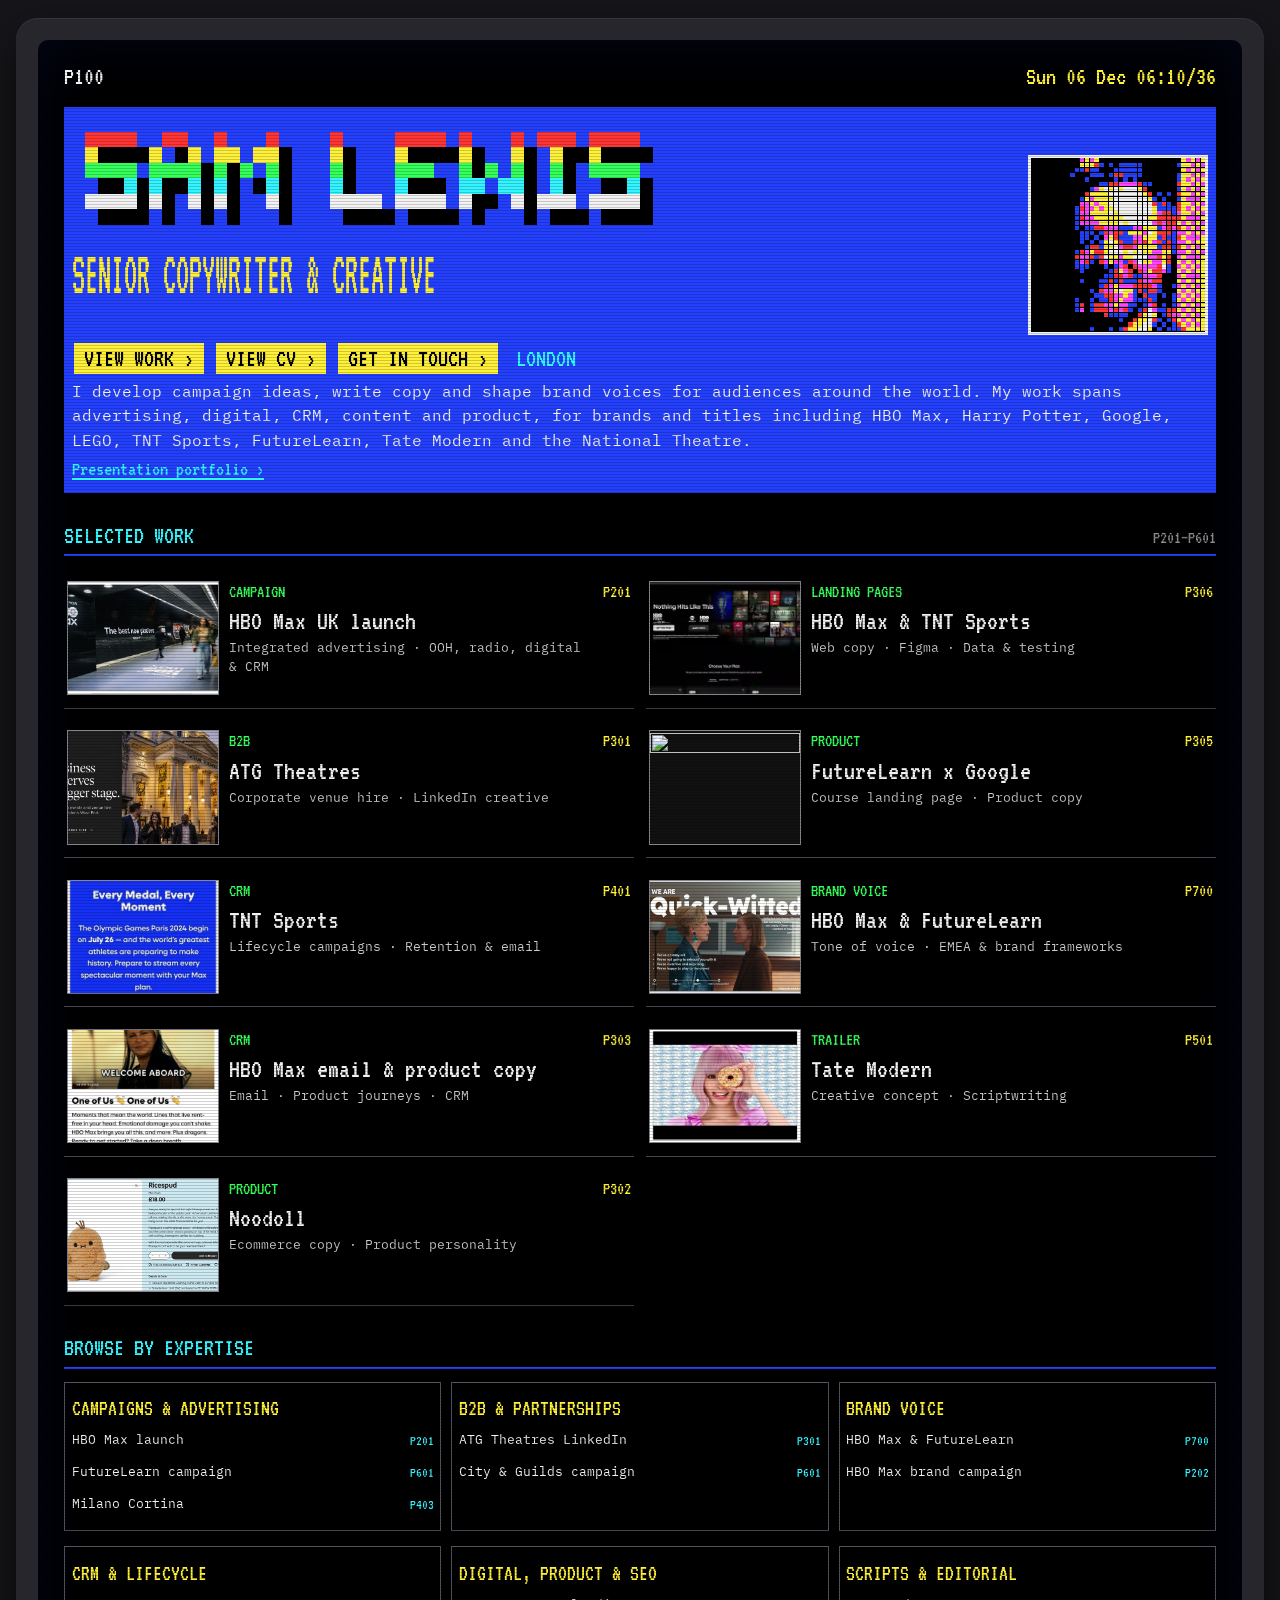
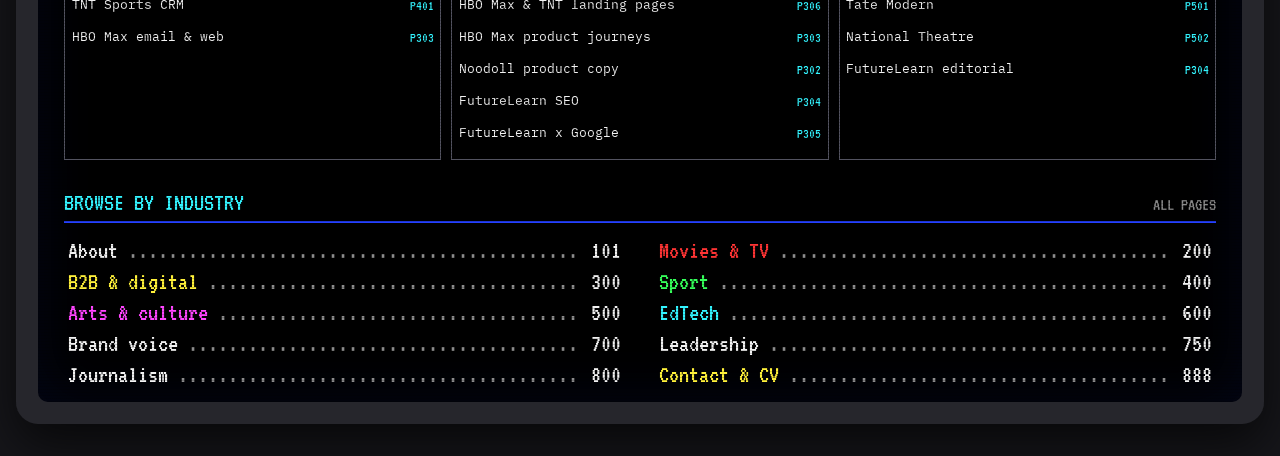
==== commit 925e782a: "Add the supplied checkout flow overview and its role in the landing page copy" ====
--- a/index.html
+++ b/index.html
@@ -374,6 +374,16 @@
 .landing-example .watch { margin: 0; }
 .landing-example .frame { z-index: 1; border-width: 1px; }
 .landing-example .frame img { max-height: none; }
+.landing-process { display: grid; gap: .35em; margin-top: .25em; }
+.landing-process h2, .landing-process p { margin: 0; }
+.landing-process h2 { font: inherit; }
+.landing-process img {
+  position: relative;
+  z-index: 1;
+  display: block;
+  height: auto;
+  border: 1px solid var(--dim);
+}
 </style>
 </head>
 <body>
@@ -749,7 +759,12 @@
       <header><h2 class="c-cyan">TNT Sports</h2><a class="watch" href="https://www.hbomax.com/gb/en/sports" target="_blank" rel="noopener noreferrer" aria-label="View live TNT Sports page">View live page <span aria-hidden="true">&rsaquo;</span></a></header>
       ${pic(pics[1], false)}
     </section>
-  </div>`;
+  </div>
+  <section class="landing-process">
+    <h2 class="c-cyan">Checkout flows in Figma</h2>
+    <p class="prose">I used this board to see what happens after someone clicks through. It helped me decide what to explain on the landing page and what could wait until checkout.</p>
+    <img src="img/hbo-checkout-flow-overview.webp" width="638" height="97" alt="Figma canvas showing several HBO Max mobile checkout flows" loading="lazy" decoding="async">
+  </section>`;
 }
 
 function pagePiece(n) {
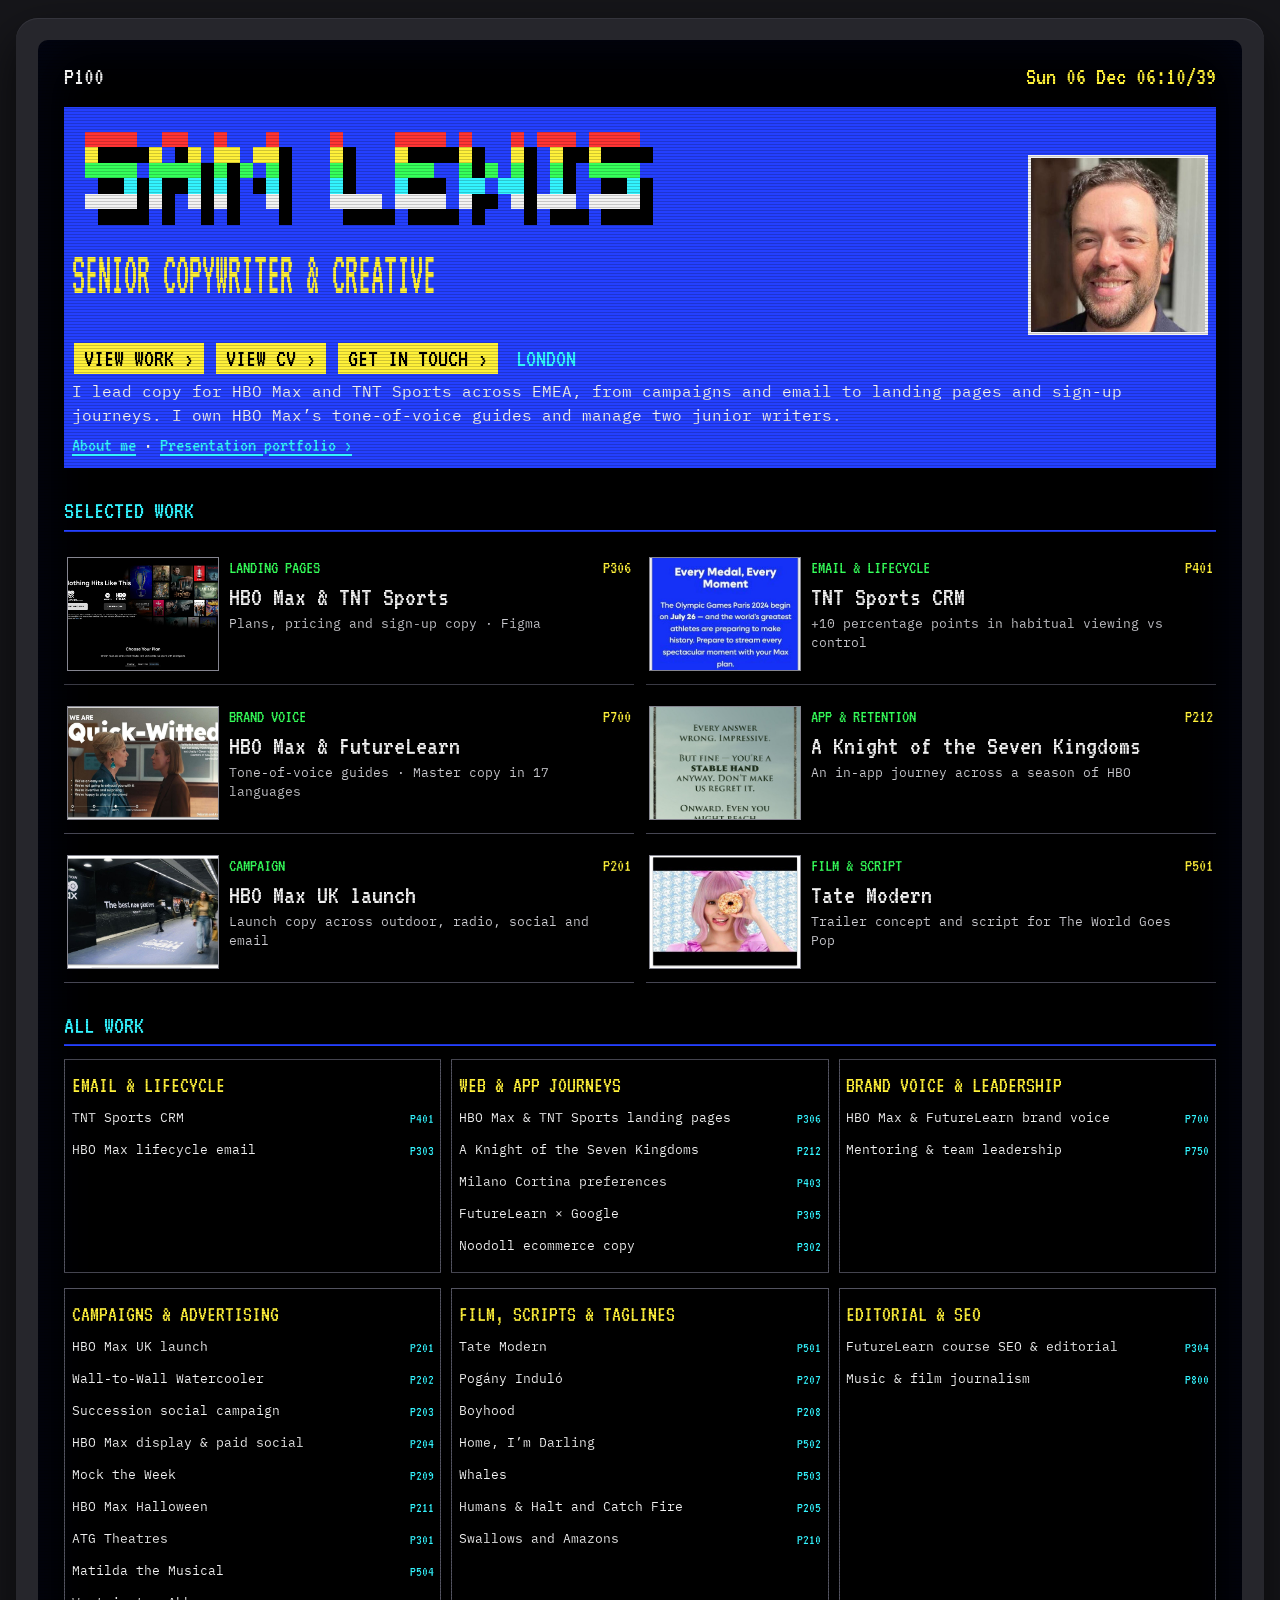
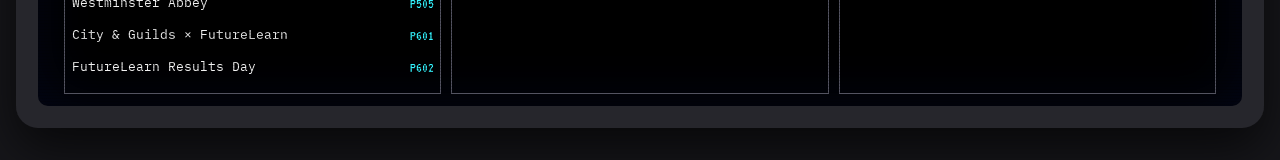
==== commit a47940fe: "Lead with digital work and show portfolio imagery without effects" ====
--- a/index.html
+++ b/index.html
@@ -71,6 +71,7 @@
   background: repeating-linear-gradient(to bottom, transparent 0 2px, #0000002e 2px 3px);
   border-radius: inherit;
 }
+:where(.screen) :is(img, video) { position: relative; z-index: 1; }
 .head {
   display: flex; flex-wrap: wrap; gap: 0 1.2ch; white-space: nowrap;
   font-variant-numeric: tabular-nums;
@@ -114,10 +115,6 @@
 canvas.mosaic { display: block; width: 100%; height: auto; image-rendering: pixelated; }
 .mast { background: var(--blue); display: grid; }
 .mast-body { padding: .35em .8ch .45em; display: grid; grid-template-columns: minmax(0, 1fr) auto; gap: .3em 2ch; align-items: center; }
-.frame.portrait img.tt-portrait { position: absolute; inset: 0; width: 100%; height: 100%; max-height: none; object-fit: cover; image-rendering: pixelated; transition: opacity 1s steps(6); }
-.portrait.resolved .tt-portrait { opacity: 0; }
-@media (prefers-reduced-motion: reduce) { .portrait .tt-portrait { display: none; } }
-.portrait.resolved:hover .tt-portrait { opacity: 1; transition-duration: .3s; }
 .mast-text { display: grid; gap: .3em; min-width: 0; }
 .mast .frame, .me .frame { width: clamp(110px, 20vw, 190px); cursor: zoom-in; }
 .mast .frame img, .me .frame img { aspect-ratio: 1; object-fit: cover; }
@@ -195,7 +192,6 @@
 .frame img { display: block; width: 100%; height: auto; max-height: 440px; object-fit: contain; background: #000; }
 .piece > figure.pic .frame { width: fit-content; max-width: 100%; }
 .piece > figure.pic .frame img { width: auto; max-width: 100%; max-height: 600px; }
-.frame canvas { position: absolute; inset: 0; width: 100%; height: 100%; image-rendering: pixelated; transition: opacity .5s steps(5); }
 .frame:focus-visible { outline: 3px solid var(--yellow); outline-offset: 2px; }
 .stack { display: grid; gap: 1em; min-width: 0; }
 .duo { display: grid; grid-template-columns: repeat(2, minmax(0, 1fr)); gap: 1.4ch; min-width: 0; align-items: start; }
@@ -280,9 +276,7 @@
 .rbtn:focus-visible { outline: 2px solid var(--yellow); outline-offset: 2px; }
 .zen { position: relative; margin-top: .2em; }
 .zen canvas { border: 2px solid var(--white); }
-.zenface { position: absolute; left: 50%; top: 42%; width: 25%; transform: translate(-50%, -50%); image-rendering: pixelated; border: 3px solid var(--white); animation: zenhue 48s linear infinite; }
-@keyframes zenhue { to { filter: hue-rotate(360deg); } }
-@media (prefers-reduced-motion: reduce) { .zenface { animation: none; } }
+.zenface { position: absolute; left: 50%; top: 42%; width: 25%; transform: translate(-50%, -50%); aspect-ratio: 1; object-fit: cover; border: 3px solid var(--white); }
 
 /* lightbox */
 .lb[hidden] { display: none; }
@@ -302,9 +296,6 @@
   .fastext .sec { display: none; }
   .crumbs .cur, .crumbs .hm { display: none; }
   .bigstats { grid-template-columns: minmax(0, 1fr); }
-}
-@media (prefers-reduced-motion: reduce) {
-  .frame canvas { transition: none; }
 }
 
 /* ---------- desktop: use the width, keep the home page above the fold ---------- */
@@ -331,8 +322,6 @@
 .home-heading > .c-dim { font-size: .72em; }
 .feature-grid { display: grid; grid-template-columns: repeat(2, minmax(0, 1fr)); gap: .35em 1.2ch; }
 .feature-card { color: var(--white); text-decoration: none; display: grid; grid-template-columns: minmax(80px, 27%) minmax(0, 1fr) auto; gap: .4em 1ch; padding: .5em .3ch; border-bottom: 1px solid #464653; align-items: start; }
-.feature-placeholder { display: grid; align-content: center; justify-content: center; background: var(--blue); color: var(--yellow); border: 1px solid var(--white); font-size: .95em; line-height: 1.05; text-align: center; aspect-ratio: 4 / 3; }
-.feature-card img[src*="ugc.futurelearn.com"] { object-position: center; }
 .feature-card img { display: block; width: 100%; aspect-ratio: 4 / 3; object-fit: cover; object-position: center; border: 1px solid #858590; background: #111; }
 .feature-info { display: grid; gap: .14em; min-width: 0; }
 .feature-tag { color: var(--green); font-size: .73em; }
@@ -348,11 +337,9 @@
 .skill-box a:hover, .skill-box a:focus-visible { background: var(--white); color: var(--black); outline: none; }
 .skill-num { color: var(--cyan); font-family: var(--tt); font-size: 1.15em; }
 .skill-box a:hover .skill-num, .skill-box a:focus-visible .skill-num { color: var(--black); }
-.industry-nav { grid-template-columns: repeat(2, minmax(0, 1fr)); gap: .05em 3ch; }
 @media (max-width: 900px) { .feature-grid { grid-template-columns: minmax(0, 1fr); } .skill-grid { grid-template-columns: repeat(2, minmax(0, 1fr)); } }
-@media (max-width: 560px) { .skill-grid, .industry-nav { grid-template-columns: minmax(0,1fr); } .feature-card { grid-template-columns: 84px minmax(0, 1fr) auto; } .mast .frame { width: 110px; } }
-
-/* Keep the work above the screen's scanline overlay. */
+@media (max-width: 560px) { .skill-grid { grid-template-columns: minmax(0,1fr); } .feature-card { grid-template-columns: 84px minmax(0, 1fr) auto; } .mast .frame { width: 110px; } }
+
 .landing-examples {
   display: grid;
   grid-template-columns: repeat(2, minmax(0, 1fr));
@@ -372,14 +359,12 @@
 }
 .landing-example h2 { margin: 0; font: inherit; }
 .landing-example .watch { margin: 0; }
-.landing-example .frame { z-index: 1; border-width: 1px; }
+.landing-example .frame { border-width: 1px; }
 .landing-example .frame img { max-height: none; }
 .landing-process { display: grid; gap: .35em; margin-top: .25em; }
 .landing-process h2, .landing-process p { margin: 0; }
 .landing-process h2 { font: inherit; }
 .landing-process img {
-  position: relative;
-  z-index: 1;
   display: block;
   height: auto;
   border: 1px solid var(--dim);
@@ -415,41 +400,42 @@
 (() => {
 /* ---------- content ---------- */
 const CH = {
-  200: { name: "MOVIES & TV", title: "MOVIES & TV", short: "Movies & TV", colour: "red" },
-  300: { name: "B2B & DIGITAL", title: "B2B & DIGITAL", short: "B2B & digital", colour: "yellow" },
-  400: { name: "SPORT", title: "SPORT", short: "Sport", colour: "green" },
-  500: { name: "ARTS & CULTURE", title: "ARTS & CULTURE", short: "Culture", colour: "magenta" },
-  600: { name: "EDTECH", title: "EDTECH", short: "EdTech", colour: "cyan" },
+  200: { short: "Campaigns & advertising", colour: "red" },
+  300: { short: "Web & app journeys", colour: "yellow" },
+  400: { short: "Email & lifecycle", colour: "green" },
+  500: { short: "Film, scripts & taglines", colour: "magenta" },
+  600: { short: "Editorial & SEO", colour: "cyan" },
   700: { name: "BRAND VOICE", title: "BRAND VOICE", short: "Voice", colour: "white" },
   750: { name: "LEADERSHIP", title: "LEADERSHIP", short: "Leadership", colour: "white" },
   800: { name: "JOURNALISM", title: "JOURNALISM", short: "Journalism", colour: "blue" },
 };
 
 const PIECES = {
-  201: { tag: "CAMPAIGN", title: "HBO MAX UK LAUNCH CAMPAIGN", meta: "HBO Max · OOH · 2026 · Warner Bros. Discovery",
+  201: { industry: "Film & TV", tag: "CAMPAIGN", title: "HBO MAX UK LAUNCH CAMPAIGN", meta: "HBO Max · OOH · 2026 · Warner Bros. Discovery",
     cardQuote: "The best new platform since 9¾.",
     body: [
       "I led copy for the UK launch of HBO Max in 2026, writing across radio, outdoor, social, email and display. I pushed for UK-specific lines that spoke to local places and content, like \u201cThe best new platform since 9¾.\u201d",
       "That line ran as a takeover of the tunnel at King's Cross, and the ad went viral on LinkedIn. Across the launch as a whole, UK subscriptions passed the yearly target within four months.",
-      "The same witty tone ran through the launch emails, like this welcome email for new subscribers.",
-    ],
-    pics: [["kings-cross", "King's Cross tunnel, London"], ["hbo-max-welcome-email", "Welcome email from the launch"]] },
-  202: { tag: "CAMPAIGN", title: "HBO MAX WALL-TO-WALL WATERCOOLER CAMPAIGN", meta: "HBO Max · OOH brand campaign · Autumn 2026 · Warner Bros. Discovery",
+      "The same tone ran through the launch emails, including the welcome email for new subscribers.",
+    ],
+    related: [[303, "See the HBO Max welcome email"]],
+    pics: [["kings-cross", "King's Cross tunnel, London"]] },
+  202: { industry: "Film & TV", tag: "CAMPAIGN", title: "HBO MAX WALL-TO-WALL WATERCOOLER CAMPAIGN", meta: "HBO Max · OOH brand campaign · Autumn 2026 · Warner Bros. Discovery",
     body: [
       "This outdoor brand campaign ran in autumn 2026, at a point when HBO Max was between big new releases. With no single launch to shout about, the idea was to remind people how much is already there: a back catalogue full of the shows everyone has talked about for years.",
       "\u201cWall-to-Wall Watercooler\u201d was the broader copy concept, turning that breadth into one simple promise: on HBO Max, there\u2019s always something people are talking about. For this update to the campaign I added the subtitle, \u201cCritically acclaimed, publicly debated\u201d, which makes the point that these are shows people argue over as well as admire.",
       "Each poster put characters from different eras of HBO side by side, keeping the brand front of mind until the next big release.",
     ],
     pics: [["watercooler", "“Wall-to-Wall Watercooler” poster"]] },
-  203: { title: "SUCCESSION INFLUENCER CAMPAIGN FOR HBO MAX", meta: "HBO Max · Social & influencer · Warner Bros. Discovery",
+  203: { industry: "Film & TV", title: "SUCCESSION INFLUENCER CAMPAIGN FOR HBO MAX", meta: "HBO Max · Social & influencer · Warner Bros. Discovery",
     quote: "Who's up for a pint at The Royal Roy?",
     body: ["I develop social and influencer ideas for HBO Max. This paid collaboration with @hollyandbrookearehooked ran for the UK and Ireland launch, and imagined the Roys from Succession running a British pub."],
     pics: [["royal-roy", "Instagram, @hbomaxuk × @hollyandbrookearehooked"]] },
-  204: { title: "HBO MAX DISPLAY & PAID SOCIAL ADS", meta: "HBO Max · Display & paid social · Warner Bros. Discovery",
+  204: { industry: "Film & TV", title: "HBO MAX DISPLAY & PAID SOCIAL ADS", meta: "HBO Max · Display & paid social · Warner Bros. Discovery",
     quote: "Tough cases call for strong leads.",
     body: ["I write display and paid-social copy for HBO Max across EMEA, plus international titles and taglines for European productions. Every word has to earn its place."],
     pics: [["tough-cases", "Display ad, before market pricing was added"]] },
-  205: { title: "HUMANS AND HALT AND CATCH FIRE TAGLINES", meta: "Humans · Halt and Catch Fire · Empire Design",
+  205: { industry: "Film & TV", title: "HUMANS AND HALT AND CATCH FIRE TAGLINES", meta: "Humans · Halt and Catch Fire · Empire Design",
     quote: "Made in our image. Out of our control.",
     quote2: "The battle for CTRL begins.",
     body: [
@@ -458,14 +444,14 @@
     ],
     pics: [["humans", "Humans"], ["halt-catch-fire", "Halt and Catch Fire"]] },
 
-  501: { tag: "TRAILER", title: "THE WORLD GOES POP TRAILER FOR TATE MODERN", meta: "Tate Modern · Trailer · AKA UK",
+  501: { industry: "Arts & culture", tag: "TRAILER", title: "THE WORLD GOES POP TRAILER FOR TATE MODERN", meta: "Tate Modern · Trailer · AKA UK",
     body: [
       "For Tate Modern's exhibition The EY Exhibition: The World Goes Pop, I came up with the idea for the trailer, wrote the script and helped on the shoot.",
       "I thought the Japanese pop star Kyary Pamyu Pamyu, with her surrealist sensibility, would be perfect for it. I contacted her team, and the stars aligned: she was in London for a show, so we could shoot with her while she was here.",
     ],
     link: ["https://www.youtube.com/watch?v=F1pbMBGxvS4", "Watch the trailer"],
     pics: [["world-goes-pop", "The World Goes Pop, Tate Modern"]] },
-  207: { tag: "TRAILER", title: "POGÁNY INDULÓ DOCUMENTARY TRAILER FOR HBO MAX", meta: "HBO Max · Hungarian original documentary series · Trailer concept & script · Warner Bros. Discovery",
+  207: { industry: "Film & TV", tag: "TRAILER", title: "POGÁNY INDULÓ DOCUMENTARY TRAILER FOR HBO MAX", meta: "HBO Max · Hungarian original documentary series · Trailer concept & script · Warner Bros. Discovery",
     body: [
       "Pogány Induló is a Hungarian rapper, real name Marcell Szirmai, who became one of the country's biggest music stars by the age of twenty.",
       "For HBO Max's four-part documentary series about him, Pogány Induló: Vajon mit mondana anya (What Would Mum Say?), I came up with the concept for the trailer and wrote the script.",
@@ -473,14 +459,14 @@
     ],
     link: ["https://www.youtube.com/watch?v=p6dlv8rp49E", "Watch the trailer"],
     pics: [["pogany-indulo", "Pogány Induló: Vajon mit mondana anya, HBO Max"]] },
-  208: { tag: "TRAILER", title: "BOYHOOD TRAILER", meta: "Universal · Trailer script · Empire Design",
+  208: { industry: "Film & TV", tag: "TRAILER", title: "BOYHOOD TRAILER", meta: "Universal · Trailer script · Empire Design",
     body: [
       "At Empire Design, I scripted an emotive trailer for Universal's release of Boyhood, Richard Linklater's film shot over twelve years with the same cast.",
       "The film follows one boy, Mason, from the age of six to eighteen, with Patricia Arquette and Ethan Hawke as his parents. That process was what made the film unique, so the script had to explain it quickly, then let the footage do the emotional work as Mason grows up on screen.",
       "The trailer gained 5.5 million views on YouTube, and was also shown on TV in America.",
     ],
     pics: [["boyhood", "Boyhood, Universal"]] },
-  502: { tag: "TRAILER", title: "HOME, I'M DARLING TRAILER FOR THE NATIONAL THEATRE", meta: "National Theatre · Trailer script · AKA UK",
+  502: { industry: "Theatre", tag: "TRAILER", title: "HOME, I'M DARLING TRAILER FOR THE NATIONAL THEATRE", meta: "National Theatre · Trailer script · AKA UK",
     body: [
       "Laura Wade's play Home, I'm Darling follows Judy, a woman who chooses to live as a perfect 1950s housewife in the present day.",
       "I wrote the National Theatre's trailer to match: a script in the style of a 1950s TV commercial that sells the dream, then hints at the cracks beneath it. It has more than 200,000 views on YouTube.",
@@ -488,14 +474,11 @@
     link: ["https://www.youtube.com/watch?v=fDvlSoQ3PY4", "Watch the trailer"],
     pics: [["national-theatre", "Home, I'm Darling trailer, National Theatre"]] },
 
-  206: { tag: "TRAILER", title: "HBO MAX TRAILERS FOR CINEMA, TV AND RADIO", meta: "HBO Max · Trailers · Cinema, TV & radio · Warner Bros. Discovery",
-    body: [
-      "At HBO Max, I come up with ideas for trailers and write the scripts, for cinema, TV and radio.",
-      "That includes radio trailers for our UK campaigns, scripts for brand campaigns, and trailer ideas for brand campaigns around HBO's local original productions.",
-    ],
-    pics: [["hbo-max-trailer", "HBO Max trailer"]] },
-
-  211: { tag: "CAMPAIGN", title: "HBO MAX HALLOWEEN 2026 CAMPAIGN", meta: "HBO Max · Halloween 2026 · Campaign concept · AV & online · Warner Bros. Discovery",
+  206: { industry: "Film & TV", tag: "TRAILER", title: "HBO MAX TRAILERS FOR CINEMA, TV AND RADIO", meta: "HBO Max · Trailers · Cinema, TV & radio · Warner Bros. Discovery",
+    body: ["I develop trailer ideas and write scripts for HBO Max. The Hungarian documentary and Halloween campaigns show how that work came to life."],
+    related: [[207, "Pogány Induló documentary trailer"], [211, "HBO Max Halloween campaign"]] },
+
+  211: { industry: "Film & TV", tag: "CAMPAIGN", title: "HBO MAX HALLOWEEN 2026 CAMPAIGN", meta: "HBO Max · Halloween 2026 · Campaign concept · AV & online · Warner Bros. Discovery",
     quote: "Fear hits home.",
     body: [
       "For Halloween 2026 on HBO Max, I came up with the campaign line: \u201cFear hits home.\u201d",
@@ -505,7 +488,7 @@
     video: ["hbo-max-halloween", "HBO Max Halloween 2026 trailer"],
     pics: [["hbo-max-halloween", "Display creative: \u201cFear hits home\u201d"]] },
 
-  212: { tag: "CAMPAIGN", title: "A KNIGHT OF THE SEVEN KINGDOMS GAMIFIED JOURNEY", meta: "HBO Max app · A Knight of the Seven Kingdoms · Interactive retention campaign · Warner Bros. Discovery",
+  212: { industry: "Film & TV", tag: "CAMPAIGN", title: "A KNIGHT OF THE SEVEN KINGDOMS GAMIFIED JOURNEY", meta: "HBO Max app · A Knight of the Seven Kingdoms · Interactive retention campaign · Warner Bros. Discovery",
     body: [
       "We needed to keep A Knight of the Seven Kingdoms viewers watching throughout the show\u2019s debut season.",
       "My solution was an interactive journey in the HBO Max app. Episode by episode, users took quizzes and played games to work their way up from stable hand to knight.",
@@ -515,50 +498,49 @@
     video: ["knight-journey", "Episode challenge: take your vows"],
     pics: [["knight-journey", "Result screen for getting every answer wrong"]] },
 
-  301: { tag: "B2B", title: "ATG THEATRES: BUSINESS DESERVES A BIGGER STAGE", meta: "ATG Theatres · Corporate nights out & venue hire · LinkedIn concept · AKA UK",
+  301: { industry: "Theatre", tag: "B2B", title: "ATG THEATRES: BUSINESS DESERVES A BIGGER STAGE", meta: "ATG Theatres · Corporate nights out & venue hire · LinkedIn concept · AKA UK",
     body: [
       "At AKA, part of ATG, I worked on attracting corporate clients to theatres. The creative challenge was different from selling tickets: I wanted businesses to see a West End theatre as somewhere special for their next corporate night out.",
       "“Business deserves a bigger stage” gives that idea a simple, memorable line. A LinkedIn execution set against the Lyceum Theatre shows how the venue itself can do the selling — a famous West End theatre that makes a company night out feel like an occasion."
     ],
     pics: [["atg-lyceum-b2b", "ATG Theatres corporate venue hire LinkedIn advertising concept featuring the Lyceum Theatre"]] },
-  302: { tag:"PRODUCT",title:"NOODOLL: RICESPUD PRODUCT MESSAGING",meta:"Noodoll · Ecommerce · Product descriptions",
+  302: { industry: "Retail", tag:"PRODUCT",title:"NOODOLL: RICESPUD PRODUCT MESSAGING",meta:"Noodoll · Ecommerce · Product descriptions",
     body:[
       "At Noodoll, I wrote product copy designed to bring the characters to life while helping customers understand what they're buying. Ricespud needed a playful, distinctive voice alongside clear descriptions of the product.",
       "From “Are you ready for spud at first sight?” to the softness, embroidered features and little arms for hugs, the writing brings the character into the shopping experience."
     ],pics:[["noodoll-ricespud-product-copy","Noodoll Ricespud product page showing the plush and the product copy I wrote"]] },
-  303: { tag:"EMAIL / WEB",title:"HBO MAX: EMAIL, LANDING PAGES & PRODUCT COPY",meta:"HBO Max · EMEA · CRM, web and product messaging",
+  303: { industry: "Streaming", tag:"EMAIL",title:"HBO MAX LIFECYCLE EMAIL",meta:"HBO Max · EMEA · Onboarding, retention and win-back",
     body:[
-      "At HBO Max, I write English master copy for emails, landing pages and product journeys across EMEA, from launch and onboarding to retention and win-back.",
-      "That includes explaining offers and product features simply, while keeping the brand voice distinctive. I adapt messages for different placements, audiences and markets, and write the CTAs, modules and subject lines that turn a big idea into a working customer journey.",
-      "For the UK launch, I helped keep the same voice consistent across advertising, welcome emails and product copy."
+      "I write English master copy for HBO Max lifecycle email across EMEA, from onboarding to retention and win-back. That includes subject lines, content modules and calls to action.",
+      "For this UK launch welcome email, I used The White Lotus to bring the HBO Max voice into the first email a new subscriber saw. ‘Take a deep breath…’ leads into ‘And dive in’, giving the button a reason to sound like part of the email."
     ],pics:[["hbo-max-welcome-email","HBO Max UK welcome email"]] },
-  306: { tag:"LANDING PAGES",title:"HBO MAX & TNT SPORTS",meta:"Landing pages · Product copy · Figma",thumb:"hbo-max-landing",
+  306: { industry: "Streaming", tag:"LANDING PAGES",title:"HBO MAX & TNT SPORTS",meta:"Landing pages · Product copy · Figma",thumb:"hbo-max-landing",
     body:["I write the landing pages for HBO Max and TNT Sports across EMEA. I work with designers in Figma and use testing to make plans, pricing and sign-up clearer."],
     pics:[["hbo-max-landing-case","HBO Max UK landing page",1904,890],["tnt-sports-landing-case","TNT Sports UK landing page",1904,864]]
   },
-  304: { tag:"SEO / EDITORIAL",title:"FUTURELEARN: COURSE SEO & EDITORIAL",meta:"FutureLearn · Search-led course titles · Long-form articles",
+  304: { industry: "Education", tag:"SEO / EDITORIAL",title:"FUTURELEARN: COURSE SEO & EDITORIAL",meta:"FutureLearn · Search-led course titles · Long-form articles",
     body:[
       "At FutureLearn, I used keyword research and search-results analysis to write course titles that would rank well while still making sense to prospective learners. ‘Power Dressing in the Zoom Era’ is one example of balancing clear search intent with useful, engaging copy.",
       "I also researched and wrote longer editorial pieces, often based on interviews with educators. These two examples show the range: precise, discovery-led course messaging and more expansive storytelling, including an article exploring Ancient Rome."
     ],
     pics:[["futurelearn-course-seo","FutureLearn course page: Power Dressing in the Zoom Era, showing search-informed course-title copy"],["futurelearn-editorial-rome","FutureLearn long-form editorial article: Explore a virtual map of Ancient Rome"]] },
 
-  305: { tag: "PRODUCT", title: "FUTURELEARN X GOOGLE: COURSE PRODUCT COPY", meta: "FutureLearn × Google for Education · Course landing page · Product copy",
+  305: { industry: "Education", tag: "PRODUCT", title: "FUTURELEARN X GOOGLE: COURSE PRODUCT COPY", meta: "FutureLearn × Google for Education · Course landing page · Product copy",
     body: [
       "At FutureLearn, I wrote product copy for online courses, including this Google for Education course aimed at teachers and educators.",
-      "The challenge was to make a practical, technology-focused course feel relevant and useful. Rather than listing Google's tools and features, I focused on what educators could actually do with them: save time, stay organised and communicate more effectively with colleagues, students and parents."
+      "The course title is ‘Google For Education: Staying Organised and Improving Communication’. The introduction opens with ‘Communicate effectively with staff, students, and parents, and save time as an educator…’"
     ],
     link: ["https://www.futurelearn.com/courses/google-for-education-communicating-and-staying-organised-with-staff-students-and-parents-sc", "See the course"],
     pics: [["google-course-artwork", "Google for Education course artwork used on the FutureLearn landing page"]] },
 
-  401: { title: "TNT SPORTS CRM, INCLUDING PARIS 2024", meta: "TNT Sports · Paris 2024 · CRM · Warner Bros. Discovery",
+  401: { industry: "Sport", title: "TNT SPORTS CRM, INCLUDING PARIS 2024", meta: "TNT Sports · Paris 2024 · CRM · Warner Bros. Discovery",
     body: [
       "I lead master CRM for HBO Max and TNT Sports across EMEA, from onboarding to win-back. When we took on TNT Sports' CRM, I worked with their marketing team to rebuild the emails around user data. Our CRM now performs better than any other WBD region.",
       "For Paris 2024, a large batch of Olympics comms landed just before deadline. I used automation to deliver it on time, during what became our highest-ever period for new subscriptions.",
     ],
     scores: true,
     pics: [["paris-2024", "Paris 2024 CRM"]] },
-  403: { tag: "CAMPAIGN", title: "MILANO CORTINA 2026 INTERACTIVE CAMPAIGN", meta: "HBO Max · TNT Sports · Milano Cortina 2026 · Warner Bros. Discovery",
+  403: { industry: "Sport", tag: "CAMPAIGN", title: "MILANO CORTINA 2026 INTERACTIVE CAMPAIGN", meta: "HBO Max · TNT Sports · Milano Cortina 2026 · Warner Bros. Discovery",
     quote: "Your Olympics. Your way.",
     body: [
       "I come up with interactive campaigns for TNT Sports users. For the Milano Cortina 2026 Winter Olympics, I created a pick-your-sports journey: users chose the sports they cared about from all 16 on the programme, so we only sent them the notifications that mattered to them.",
@@ -567,29 +549,29 @@
     wide: true,
     pics: [["milano-cortina", "Pick-your-sports journey, Milano Cortina 2026"]] },
 
-  209: { title: "MOCK THE WEEK PRINT AD FOR TLC", meta: "TLC · Print · Warner Bros. Discovery",
+  209: { industry: "Film & TV", title: "MOCK THE WEEK PRINT AD FOR TLC", meta: "TLC · Print · Warner Bros. Discovery",
     quote: "Heard we were finished? Fake news.",
     body: ["I wrote this print ad for Mock the Week on TLC, turning the idea that the show was ‘finished’ into the punchline."],
     pics: [["mock-the-week", "Print ad for TLC"]] },
-  505: { title: "WESTMINSTER ABBEY TAGLINE", meta: "Westminster Abbey · Tagline · AKA UK",
+  505: { industry: "Arts & culture", tag: "CAMPAIGN", title: "WESTMINSTER ABBEY: FEEL WONDER FIRST HAND", meta: "Westminster Abbey · Visitor campaign · Outdoor · AKA UK",
     quote: "Feel wonder first hand.",
     body: [
-      "At AKA UK, I came up with integrated campaigns for Tate Modern, the National Theatre, the British Library, the Natural History Museum and Matilda the Musical, taking ideas from brief to finished work across film, radio, outdoor, digital and social.",
-      "This is one of my lines from that time, for Westminster Abbey.",
-    ],
-    pics: [["westminster-abbey", "Westminster Abbey"]] },
-  210: { title: "SWALLOWS AND AMAZONS TAGLINE", meta: "Swallows and Amazons · Film tagline · AKA UK",
+      "For this Westminster Abbey campaign, the visual showed the Abbey balanced on an outstretched hand. My job was to find the line that made the image and the idea click together.",
+      "I wrote “Feel wonder first hand.” It worked with the visual but also said something about the experience of visiting the Abbey and seeing its history and architecture for yourself.",
+    ],
+    pics: [["westminster-abbey", "Westminster Abbey outdoor campaign"], ["westminster-abbey-bond-street", "The campaign at Bond Street station"]] },
+  210: { industry: "Film & TV", title: "SWALLOWS AND AMAZONS TAGLINE", meta: "Swallows and Amazons · Film tagline · AKA UK",
     quote: "Some summers you treasure forever.",
     body: ["At AKA UK, I wrote the tagline for the 2016 film of Swallows and Amazons, based on Arthur Ransome's classic children's novel."],
     pics: [["swallows-amazons", "Swallows and Amazons"]] },
-  503: { tag: "TRAILER", title: "WHALES: BENEATH THE SURFACE TRAILER FOR THE NATURAL HISTORY MUSEUM", meta: "Natural History Museum · Trailer concept, script & edit · AKA UK",
+  503: { industry: "Arts & culture", tag: "TRAILER", title: "WHALES: BENEATH THE SURFACE TRAILER FOR THE NATURAL HISTORY MUSEUM", meta: "Natural History Museum · Trailer concept, script & edit · AKA UK",
     body: [
       "For the Natural History Museum's exhibition Whales: Beneath the Surface, I came up with the idea for the trailer, wrote the script and helped with the edit.",
       "I wanted to tap into the sense of mystery whales evoke, and found Heathcote Williams\u2019 poem Whale Nation. The trailer is built around an extract from it.",
     ],
     link: ["https://www.youtube.com/watch?v=z_ZonqO_Hn4", "Watch the trailer"],
     pics: [["whales", "Whales: Beneath the Surface, Natural History Museum"]] },
-  504: { tag: "SOCIAL", title: "MATILDA THE MUSICAL SOCIAL, VIDEO & RADIO", meta: "Matilda The Musical · Social, video & radio · AKA UK",
+  504: { industry: "Theatre", tag: "SOCIAL", title: "MATILDA THE MUSICAL SOCIAL, VIDEO & RADIO", meta: "Matilda The Musical · Social, video & radio · AKA UK",
     body: [
       "At AKA UK, for Matilda The Musical, I came up with ideas for social and video content, wrote the scripts, went along to the shoots and edited the videos myself in Adobe Premiere Pro.",
       "Meet the Matildas introduced the young actors taking on the title role, showing audiences the new cast before they stepped on stage.",
@@ -598,41 +580,41 @@
     link: ["https://www.youtube.com/watch?v=w1WAWnm4zLw&amp;list=PLybPI7Yeye3jCdkvCjsYKNvWqBjZdYBzS", "Watch the videos"],
     pics: [["matilda", "Meet the Matildas, Matilda The Musical"]] },
 
-  601: { tag: "CAMPAIGN", title: "CITY & GUILDS AND FUTURELEARN SKILLS CAMPAIGN", meta: "City & Guilds × FutureLearn · Campaign",
+  601: { industry: "Education", tag: "CAMPAIGN", title: "CITY & GUILDS AND FUTURELEARN SKILLS CAMPAIGN", meta: "City & Guilds × FutureLearn · Campaign",
     quote: "The new world needs you.",
     body: [
       "For City & Guilds' new skills courses, I created ‘The New World Needs You’, a campaign encouraging young people to see a place for themselves in the post-pandemic world. We extended the idea into sector-specific paid creative.",
     ],
     pics: [["new-world-needs", "The New World Needs…"], ["new-world-building", "Sector-specific paid social"]] },
-  602: { tag: "CAMPAIGN", title: "FUTURELEARN RESULTS DAY OUTDOOR CAMPAIGN", meta: "FutureLearn · OOH",
+  602: { industry: "Education", tag: "CAMPAIGN", title: "FUTURELEARN RESULTS DAY OUTDOOR CAMPAIGN", meta: "FutureLearn · OOH",
     quote: "Exam results don't define you.",
     body: ["I wrote copy for a fast-turnaround Results Day OOH campaign aimed at Gen Z, reframing failure as part of the journey rather than the end of it."],
     pics: [["results-day", "Results Day OOH"]] },
 };
 
 const CHAPTERS = {
-  200: { line: "Campaigns, social, trailers and ads for HBO Max, film and television.", pieces: [201, 202, 203, 204, 205, 206, 207, 208, 209, 210, 211, 212] },
-  300: { line: "B2B advertising, ecommerce copy, digital customer journeys and SEO-led content.", pieces: [301, 302, 303, 304, 305, 306] },
-  400: { line: "CRM and interactive campaigns for TNT Sports, including Paris 2024 and Milano Cortina 2026.", pieces: [401, 403] },
-  500: { line: "Arts and culture.", pieces: [501, 502, 503, 504, 505] },
-  600: { line: "Campaigns for FutureLearn, the online learning platform, including work with City & Guilds.", pieces: [601, 602] },
+  200: [[201, "HBO Max UK launch"], [202, "Wall-to-Wall Watercooler"], [203, "Succession social campaign"], [204, "HBO Max display & paid social"], [209, "Mock the Week"], [211, "HBO Max Halloween"], [301, "ATG Theatres"], [504, "Matilda the Musical"], [505, "Westminster Abbey"], [601, "City & Guilds × FutureLearn"], [602, "FutureLearn Results Day"]],
+  300: [[306, "HBO Max & TNT Sports landing pages"], [212, "A Knight of the Seven Kingdoms"], [403, "Milano Cortina preferences"], [305, "FutureLearn × Google"], [302, "Noodoll ecommerce copy"]],
+  400: [[401, "TNT Sports CRM"], [303, "HBO Max lifecycle email"]],
+  500: [[501, "Tate Modern"], [207, "Pogány Induló"], [208, "Boyhood"], [502, "Home, I’m Darling"], [503, "Whales"], [205, "Humans & Halt and Catch Fire"], [210, "Swallows and Amazons"]],
+  600: [[304, "FutureLearn course SEO & editorial"], [800, "Music & film journalism"]],
 };
-
-const ORDER = [100, 101, 200, 201, 202, 203, 204, 205, 206, 207, 208, 209, 210, 211, 212, 300, 301, 302, 303, 304, 305, 306, 400, 401, 403, 500, 501, 502, 503, 504, 505, 600, 601, 602, 700, 750, 800, 888];
+const SECTION_OF = Object.fromEntries(Object.entries(CHAPTERS).flatMap(([section, items]) => items.map(([page]) => [page, Number(section)])));
+const ORDER = [100, 101, ...[400, 300, 200, 500, 600].flatMap(section => [section, ...CHAPTERS[section].map(([page]) => page)]), 700, 750, 888];
 
 /* ---------- helpers ---------- */
 const $ = (s, r = document) => r.querySelector(s);
 const esc = s => String(s).replace(/[&<>"]/g, c => ({ "&": "&amp;", "<": "&lt;", ">": "&gt;", '"': "&quot;" }[c]));
 const frac = s => s.replace(/\u00BE/g, '<span class="frac" aria-label="three quarters"><span>3</span><i>/</i><span>4</span></span>');
 const dh = (text, cls = "") => `<div class="dh ${cls}">${esc(text).split(" ").map(w => `<span class="w">${frac(w)}</span>`).join(" ")}</div>`;
-const chapterOf = n => n >= 800 && n < 888 ? 800 : n >= 750 && n < 800 ? 750 : Math.floor(n / 100) * 100;
+const chapterOf = n => SECTION_OF[n] || (n === 206 ? 500 : n);
 const reduced = matchMedia("(prefers-reduced-motion: reduce)").matches;
 
 function band(n, title) {
   const ch = CH[chapterOf(n)];
-  return `<div class="band b-${ch.colour} sec">${n !== chapterOf(n) ? `<div class="kicker"><span>${ch.name}</span></div>` : ""}${dh(title)}</div>`;
-}
-const WEBP = new Set(["atg-lyceum-b2b", "noodoll-ricespud-product-copy", "futurelearn-course-seo", "futurelearn-editorial-rome", "hbo-max-landing", "hbo-max-landing-case", "tnt-sports-landing-case"]);
+  return `<div class="band b-${ch.colour} sec">${n !== chapterOf(n) ? `<div class="kicker"><span>${esc(ch.short.toUpperCase())}</span></div>` : ""}${dh(title)}</div>`;
+}
+const WEBP = new Set(["atg-lyceum-b2b", "noodoll-ricespud-product-copy", "futurelearn-course-seo", "futurelearn-editorial-rome", "hbo-max-landing", "hbo-max-landing-case", "tnt-sports-landing-case", "westminster-abbey-bond-street"]);
 function imageSrc(file) { return file === "google-course-artwork" ? "https://ugc.futurelearn.com/uploads/images/e4/98/header_e498abc1-1429-4c12-9941-a6746fa13efd.jpg" : "img/" + file + (WEBP.has(file) ? ".webp" : ".jpg"); }
 function pic([file, cap, width, height], showCaption = true) {
   const src = imageSrc(file);
@@ -646,29 +628,20 @@
 /* ---------- pages ---------- */
 function pageIndex() {
   const featured = [
-    [201, "CAMPAIGN", "HBO Max UK launch", "Integrated advertising · OOH, radio, digital & CRM", "kings-cross"],
-    [306, "LANDING PAGES", "HBO Max & TNT Sports", "Web copy · Figma · Data & testing", "hbo-max-landing"],
-    [301, "B2B", "ATG Theatres", "Corporate venue hire · LinkedIn creative", "atg-lyceum-b2b"],
-    [305, "PRODUCT", "FutureLearn x Google", "Course landing page · Product copy", "google-course-artwork"],
-    [401, "CRM", "TNT Sports", "Lifecycle campaigns · Retention & email", "paris-2024"],
-    [700, "BRAND VOICE", "HBO Max & FutureLearn", "Tone of voice · EMEA & brand frameworks", "quick-witted"],
-    [303, "CRM", "HBO Max email & product copy", "Email · Product journeys · CRM", "hbo-max-welcome-email"],
-    [501, "TRAILER", "Tate Modern", "Creative concept · Scriptwriting", "world-goes-pop"],
-    [302, "PRODUCT", "Noodoll", "Ecommerce copy · Product personality", "noodoll-ricespud-product-copy"]
+    [306, "LANDING PAGES", "HBO Max & TNT Sports", "Plans, pricing and sign-up copy · Figma", "hbo-max-landing-case"],
+    [401, "EMAIL & LIFECYCLE", "TNT Sports CRM", "+10 percentage points in habitual viewing vs control", "paris-2024"],
+    [700, "BRAND VOICE", "HBO Max & FutureLearn", "Tone-of-voice guides · Master copy in 17 languages", "quick-witted"],
+    [212, "APP & RETENTION", "A Knight of the Seven Kingdoms", "An in-app journey across a season of HBO", "knight-journey"],
+    [201, "CAMPAIGN", "HBO Max UK launch", "Launch copy across outdoor, radio, social and email", "kings-cross"],
+    [501, "FILM & SCRIPT", "Tate Modern", "Trailer concept and script for The World Goes Pop", "world-goes-pop"],
   ];
-  const skills = [
-    ["CAMPAIGNS & ADVERTISING", [[201, "HBO Max launch"], [601, "FutureLearn campaign"], [403, "Milano Cortina"]]],
-    ["B2B & PARTNERSHIPS", [[301, "ATG Theatres LinkedIn"], [601, "City & Guilds campaign"]]],
-    ["BRAND VOICE", [[700, "HBO Max & FutureLearn"], [202, "HBO Max brand campaign"]]],
-    ["CRM & LIFECYCLE", [[401, "TNT Sports CRM"], [303, "HBO Max email & web"]]],
-    ["DIGITAL, PRODUCT & SEO", [[306, "HBO Max & TNT landing pages"], [303, "HBO Max product journeys"], [302, "Noodoll product copy"], [304, "FutureLearn SEO"], [305, "FutureLearn x Google"]]],
-    ["SCRIPTS & EDITORIAL", [[501, "Tate Modern"], [502, "National Theatre"], [304, "FutureLearn editorial"]]]
-  ];
-  const toc = [
-    [101, "About", "white"], [200, "Movies & TV", "red"], [300, "B2B & digital", "yellow"],
-    [400, "Sport", "green"], [500, "Arts & culture", "magenta"], [600, "EdTech", "cyan"],
-    [700, "Brand voice", "white"], [750, "Leadership", "white"], [800, "Journalism", "white"],
-    [888, "Contact & CV", "yellow"]
+  const work = [
+    [CH[400].short, CHAPTERS[400]],
+    [CH[300].short, CHAPTERS[300]],
+    ["Brand voice & leadership", [[700, "HBO Max & FutureLearn brand voice"], [750, "Mentoring & team leadership"]]],
+    [CH[200].short, CHAPTERS[200]],
+    [CH[500].short, CHAPTERS[500]],
+    [CH[600].short, CHAPTERS[600]],
   ];
   return `
     <div class="mast">
@@ -676,32 +649,26 @@
       ${dh("SENIOR COPYWRITER & CREATIVE", "c-yellow role")}
       <div class="mastcta"><a class="cta" href="#selected-work">VIEW WORK <span aria-hidden="true">&rsaquo;</span></a><a class="cta" href="#p888" data-go="888">VIEW CV <span aria-hidden="true">&rsaquo;</span></a><a class="cta" href="mailto:sam.joe.lewis@gmail.com">GET IN TOUCH <span aria-hidden="true">&rsaquo;</span></a><span class="loc">London</span></div>
       </div>
-      <button class="frame portrait" data-src="img/sam.jpg" data-cap="Sam Lewis" aria-label="Enlarge photo of Sam Lewis"><img src="img/sam.jpg" alt="Sam Lewis"><img class="tt-portrait" src="img/sam-teletext.png" alt=""></button>
-      <div class="sub">I develop campaign ideas, write copy and shape brand voices for audiences around the world. My work spans advertising, digital, CRM, content and product, for brands and titles including HBO Max, Harry Potter, Google, LEGO, TNT Sports, FutureLearn, Tate Modern and the National Theatre.</div>
-      <div class="deck-link"><a href="https://docs.google.com/presentation/d/1mHRjpPoziItjGX_4GrqQJIve7HLaUhjQ/edit?usp=sharing&amp;rtpof=true&amp;sd=true" target="_blank" rel="noopener">Presentation portfolio &rsaquo;</a></div>
+      <button class="frame portrait" data-src="img/sam.jpg" data-cap="Sam Lewis" aria-label="Enlarge photo of Sam Lewis"><img src="img/sam.jpg" alt="Sam Lewis"></button>
+      <div class="sub">I lead copy for HBO Max and TNT Sports across EMEA, from campaigns and email to landing pages and sign-up journeys. I own HBO Max’s tone-of-voice guides and manage two junior writers.</div>
+      <div class="deck-link"><a href="#p101" data-go="101">About me</a> · <a href="https://docs.google.com/presentation/d/1mHRjpPoziItjGX_4GrqQJIve7HLaUhjQ/edit?usp=sharing&amp;rtpof=true&amp;sd=true" target="_blank" rel="noopener">Presentation portfolio &rsaquo;</a></div>
       </div>
     </div>
     <section id="selected-work" class="home-section" aria-label="Selected work">
-      <div class="home-heading"><span>SELECTED WORK</span><span class="c-dim">P201—P601</span></div>
+      <div class="home-heading"><span>SELECTED WORK</span></div>
       <div class="feature-grid">
         ${featured.map(([n, tag, title, desc, image]) => `<a class="feature-card" href="#p${n}" data-go="${n}">
-          ${image ? `<img src="${imageSrc(image)}" alt="" loading="lazy" decoding="async">` : `<span class="feature-placeholder" aria-hidden="true">${n === 306 ? "HBO MAX<br>&amp; TNT SPORTS" : "GOOGLE<br>FOR<br>EDUCATION"}</span>`}
+          <img src="${imageSrc(image)}" alt="" loading="lazy" decoding="async">
           <span class="feature-info"><span class="feature-tag">${esc(tag)}</span><span class="feature-title">${esc(title)}</span><span class="feature-desc">${esc(desc)}</span></span><span class="feature-page">P${n}</span>
         </a>`).join("")}
       </div>
     </section>
-    <section class="home-section" aria-label="Browse work by expertise">
-      <div class="home-heading"><span>BROWSE BY EXPERTISE</span></div>
+    <section class="home-section" id="all-work" aria-label="All work">
+      <div class="home-heading"><span>ALL WORK</span></div>
       <div class="skill-grid">
-        ${skills.map(([name, links]) => `<div class="skill-box"><div class="skill-name">${esc(name)}</div>
+        ${work.map(([name, links]) => `<div class="skill-box"><div class="skill-name">${esc(name.toUpperCase())}</div>
           ${links.map(([n,title]) => `<a href="#p${n}" data-go="${n}"><span>${esc(title)}</span><span class="skill-num">P${n}</span></a>`).join("")}
         </div>`).join("")}
-      </div>
-    </section>
-    <section class="home-section" aria-label="Browse by industry and background">
-      <div class="home-heading"><span>BROWSE BY INDUSTRY</span><span class="c-dim">ALL PAGES</span></div>
-      <div class="toc industry-nav">
-        ${toc.map(([n, t, c]) => `<a href="#p${n}" data-go="${n}"><span class="t c-${c}">${esc(t)}</span><span class="n">${n}</span></a>`).join("")}
       </div>
     </section>`;
 }
@@ -722,10 +689,9 @@
 }
 
 function pageChapter(n) {
-  const c = CHAPTERS[n];
-  return `${band(n, CH[n].title)}
-    <div class="cards">${c.pieces.map(p => {
-      const x = PIECES[p];
+  return `${band(n, CH[n].short.toUpperCase())}
+    <div class="cards">${CHAPTERS[n].map(([p, label]) => {
+      const x = PIECES[p] ?? { title: label, meta: "The Skinny · Drowned in Sound", pics: [["skinny-slow-west"]] };
       const tg = x.tag ? `<span class="ttag">${esc(x.tag)}</span>` : "";
       const th = x.pics ? `<span class="th">${tg}<img src="${imageSrc(x.thumb || x.pics[0][0])}" alt="" decoding="async"></span>`
         : `<span class="th txt" style="background:var(--${CH[n].colour})">${tg}${esc(x.quote || x.title)}</span>`;
@@ -743,7 +709,7 @@
     <div class="c-dim">Viewers who received the campaigns, compared with a control group who didn't.</div></div>`;
 }
 
-const AR = {"atg-lyceum-b2b":1.2,"noodoll-ricespud-product-copy":1.3,"futurelearn-course-seo":1.28,"futurelearn-editorial-rome":1.36,"boyhood":1.705,"futurelearn-step":1.634,"halt-catch-fire":1.41,"humans":1.754,"kings-cross":1.77,"matilda":1.78,"mock-the-week":1.531,"national-theatre":1.314,"new-world-building":0.597,"new-world-needs":1,"paris-2024":0.821,"quick-witted":1.604,"results-day":1,"royal-roy":0.735,"tough-cases":0.999,"watercooler":1.333,"westminster-abbey":0.647,"world-goes-pop":1.316,"hbo-max-welcome-email":0.937,"knight-journey":0.6,"hbo-max-halloween":1.2,"whales":1.784,"pogany-indulo":1.783,"hbo-max-trailer":1.79,"milano-cortina":1.867,"skinny-julia-holter":1.732,"skinny-slow-west":1.732,"swallows-amazons":0.681};
+const AR = {"atg-lyceum-b2b":1.2,"noodoll-ricespud-product-copy":1.3,"futurelearn-course-seo":1.28,"futurelearn-editorial-rome":1.36,"boyhood":1.705,"futurelearn-step":1.634,"halt-catch-fire":1.41,"humans":1.754,"kings-cross":1.77,"matilda":1.78,"mock-the-week":1.531,"national-theatre":1.314,"new-world-building":0.597,"new-world-needs":1,"paris-2024":0.821,"quick-witted":1.604,"results-day":1,"royal-roy":0.735,"tough-cases":0.999,"watercooler":1.333,"westminster-abbey":0.647,"westminster-abbey-bond-street":0.75,"world-goes-pop":1.316,"hbo-max-welcome-email":0.937,"knight-journey":0.6,"hbo-max-halloween":1.2,"whales":1.784,"pogany-indulo":1.783,"hbo-max-trailer":1.79,"milano-cortina":1.867,"skinny-julia-holter":1.732,"skinny-slow-west":1.732,"swallows-amazons":0.681};
 function gallery(list) {
   const s = list.reduce((a, [f]) => a + (AR[f] || 1), 0);
   return `<div class="gallery" style="max-width:calc(${s.toFixed(3)} * min(520px, 72vh))">${list.map(x => `<div class="gi" style="flex:${AR[x[0]] || 1} 1 0">${pic(x)}</div>`).join("")}</div>`;
@@ -762,7 +728,7 @@
   </div>
   <section class="landing-process">
     <h2 class="c-cyan">Checkout flows in Figma</h2>
-    <p class="prose">I used this board to see what happens after someone clicks through. It helped me decide what to explain on the landing page and what could wait until checkout.</p>
+    <p class="prose">I used this board to see what happens after someone clicks through. On the TNT Sports page, “Get TNT Sports” and “Get Sports &amp; HBO Max” spell out the two options before customers reach checkout.</p>
     <img src="img/hbo-checkout-flow-overview.webp" width="638" height="97" alt="Figma canvas showing several HBO Max mobile checkout flows" loading="lazy" decoding="async">
   </section>`;
 }
@@ -775,12 +741,13 @@
   const right = p.pitch ? ""
     : vid ? `<div class="${p.duo ? "duo" : "stack"}">${vid}${pics}</div>` : pics;
   return `${band(n, p.title)}
-    <div class="meta">${esc(p.meta)}</div>
+    <div class="meta">${esc(p.meta)} · <span class="c-dim">${esc(p.industry)}</span></div>
     ${p.quote ? dh(p.quote, "quote") : ""}${p.quote2 ? dh(p.quote2, "quote") : ""}
     <div class="piece${right ? "" : " solo"}">
       <div class="facts">
         <div class="prose">${p.body.map(t => `<p>${esc(t)}</p>`).join("")}</div>
         ${p.link ? `<a class="watch" href="${p.link[0]}" target="_blank" rel="noopener">${esc(p.link[1])} <span aria-hidden="true">&rsaquo;</span></a>` : ""}
+        ${p.related ? `<div class="prose">${p.related.map(([page, label]) => `<a class="c-cyan" href="#p${page}" data-go="${page}">${esc(label)}</a>`).join("")}</div>` : ""}
       </div>
       ${right}
     </div>
@@ -799,6 +766,8 @@
     <div class="bigstats two"><div><b>10m+</b>people a week</div><div><b>17</b>languages</div></div>
     <div class="piece"><div class="facts"><div class="prose">
       <p>I own HBO Max’s tone-of-voice guides and messaging frameworks, and work across brands with very different personalities.</p>
+      <p>The guide describes HBO Max as quick-witted. “We’ve an easy wit” gives writers and reviewers a shared reference for how far to push a joke. The welcome email shows how that can sound in practice.</p>
+      <p><a class="c-cyan" href="#p303" data-go="303">See the HBO Max welcome email</a></p>
       <p>My English master copy for HBO Max and TNT Sports is translated into 17 languages and reaches more than 10 million people a week, so the voice has to hold in every market.</p>
       <p>At FutureLearn, I wrote the company’s first brand tone-of-voice guide. I also created the mnemonic STEP (Social, Transformative, Experimental, Purposeful), inspired by the FutureLearn logo, to help staff remember our brand values.</p>
     </div></div><div class="stack">${pic(["quick-witted", "HBO Max tone-of-voice guide"])}<figure class="pic"><div class="vframe"><video controls playsinline preload="none" poster="img/futurelearn-step-video.jpg" aria-label="FutureLearn STEP animation"><source src="video/futurelearn-step.mp4" type="video/mp4"></video></div><figcaption>FutureLearn staff values film: STEP</figcaption></figure></div></div>`;
@@ -888,12 +857,12 @@
 }
 
 /* ---------- fastext ---------- */
-const NAV = { 200: "Movies & TV", 300: "B2B & digital", 400: "Sport", 500: "Arts & culture", 600: "EdTech" };
+const NAV = Object.fromEntries(Object.keys(CHAPTERS).map(n => [n, CH[n].short]));
 const NAMES = { ...NAV, 101: "About", 700: "Brand voice", 750: "Leadership", 800: "Journalism", 888: "Contact & CV", 900: "Zen mode" };
 function drawCrumbs(n) {
   const el = $("#crumbs");
   if (n === 100 || !(NAMES[n] || PIECES[n])) { el.innerHTML = ""; return; }
-  const ch = chapterOf(n), inSec = !!PIECES[n] && !!NAV[ch];
+  const ch = chapterOf(n), inSec = !!NAV[ch] && n !== ch;
   const parent = inSec ? ch : 100;
   const here = PIECES[n] ? PIECES[n].title : NAMES[n];
   el.innerHTML = `<button class="back" data-go="${parent}">\u2039 Back</button>` +
@@ -1000,10 +969,6 @@
   plot(0, 0, y => ttcol(rows[y]));
   c.style.maxWidth = (w * 15) + "px";
 }
-function drawPortrait(btn) {
-  if (!btn || reduced) return;
-  setTimeout(() => btn.classList.add("resolved"), 2600);
-}
 function drawPitch() {
   const c = $("#pitchCanvas"); if (!c) return;
   const W = 48, H = 30, cell = 8;
@@ -1028,27 +993,10 @@
   ctx.globalAlpha = 1;
 }
 
-/* picture reveal: chunky pixels resolve into the real image */
-function pixelIn(frame) {
-  const img = frame.querySelector("img");
-  if (reduced) return;
-  const run = () => {
-    if (!img.naturalWidth) return;
-    const cv = document.createElement("canvas");
-    const w = 36, h = Math.max(1, Math.round(w * img.naturalHeight / img.naturalWidth));
-    cv.width = w; cv.height = h;
-    cv.getContext("2d").drawImage(img, 0, 0, w, h);
-    frame.appendChild(cv);
-    setTimeout(() => { cv.style.opacity = "0"; }, 380);
-    setTimeout(() => cv.remove(), 1000);
-  };
-  if (img.complete) run(); else img.addEventListener("load", run, { once: true });
-}
-
 /* ---------- zen mode: London on a sunny day, in teletext blocks ---------- */
 function pageZen() {
   return `<div class="zen"><canvas class="mosaic" id="zenCanvas" role="img" aria-label="Teletext picture of the London skyline on a sunny day"></canvas>
-    <img class="zenface" src="img/sam-zen.png" alt="Sam Lewis, in teletext blocks"></div>`;
+    <img class="zenface" src="img/sam.jpg" alt="Sam Lewis"></div>`;
 }
 function drawZen() {
   const c = $("#zenCanvas"); if (!c) return;
@@ -1101,8 +1049,7 @@
 }
 
 function afterRender(n) {
-  drawMast(); drawPitch(); drawPortrait($(".portrait")); drawZen();
-  document.querySelectorAll(".frame:not(.portrait, .landing-example .frame)").forEach(pixelIn);
+  drawMast(); drawPitch(); drawZen();
   const cp = $("#copyEmail");
   if (cp) cp.addEventListener("click", () => {
     const t = $("#email").textContent;
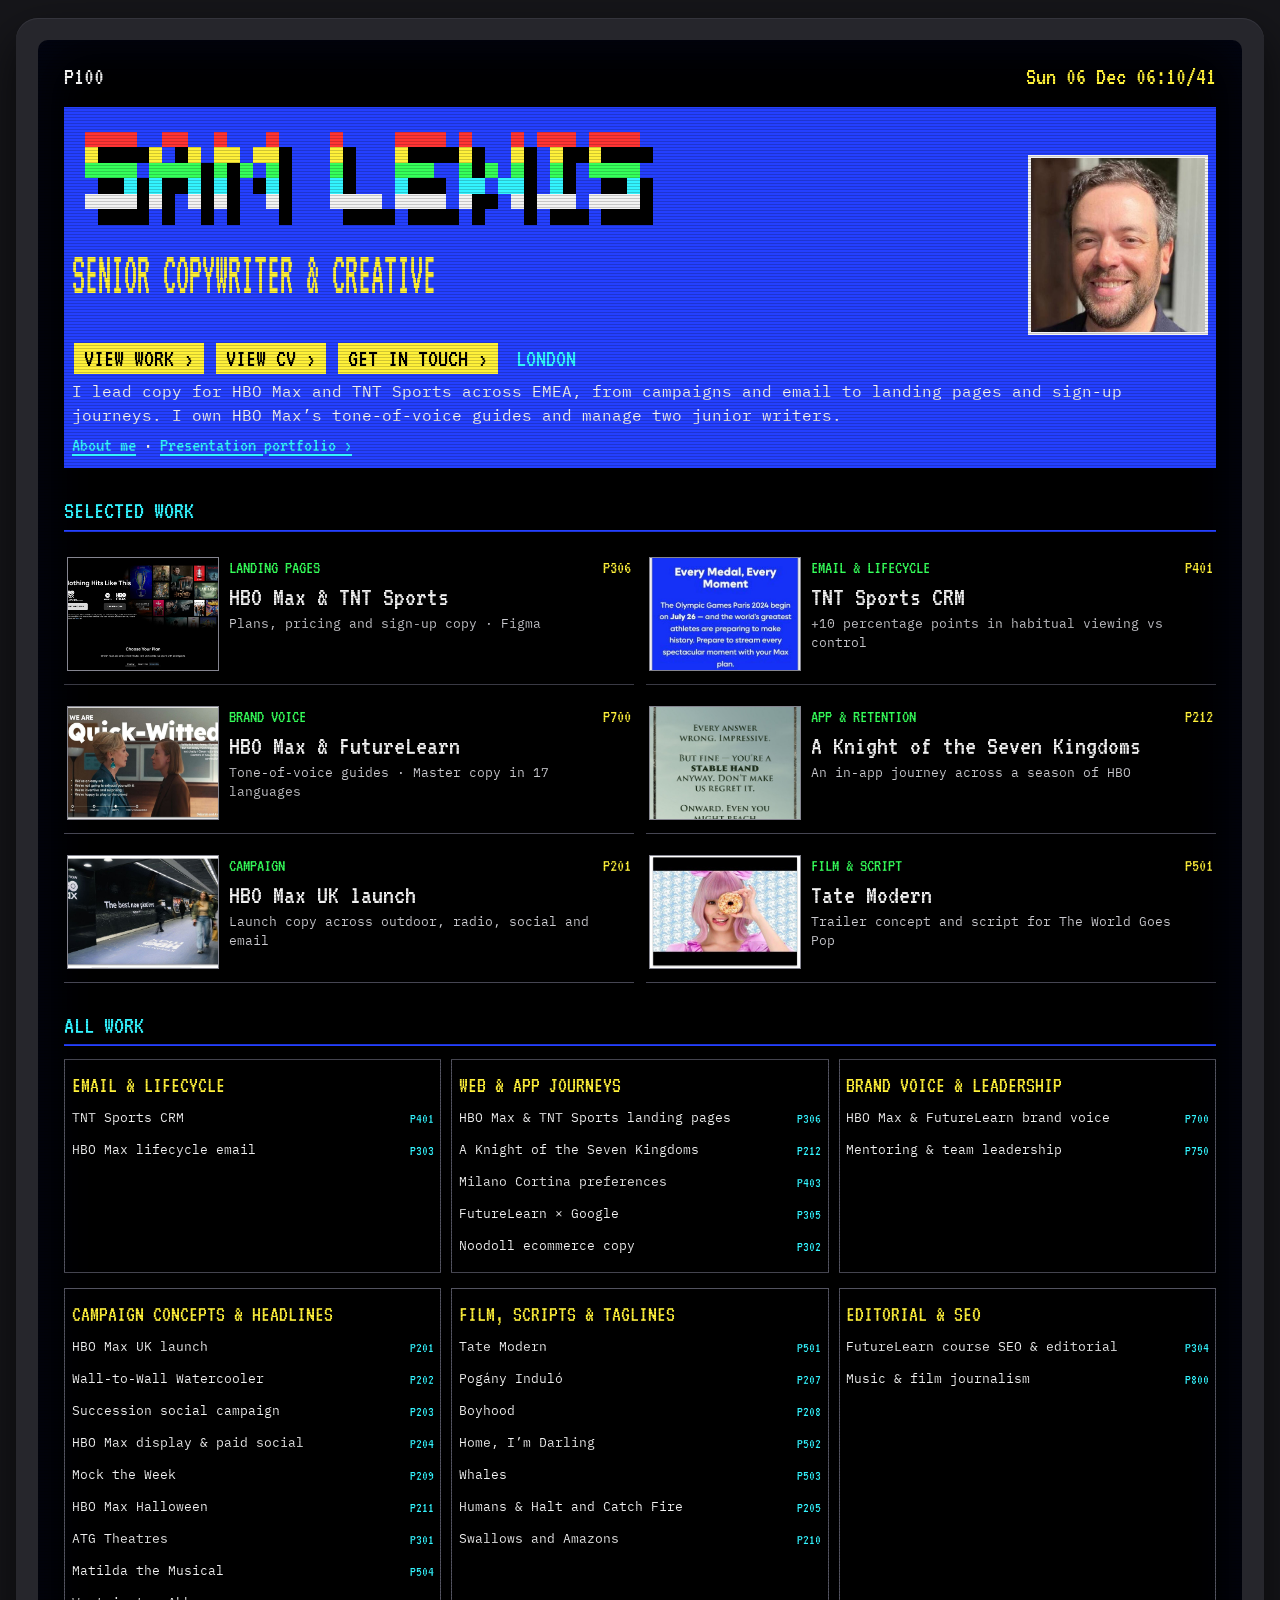
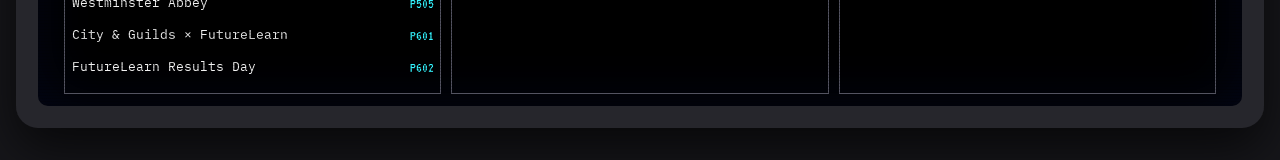
==== commit 8e643acd: "Name the campaign section for the work it contains" ====
--- a/index.html
+++ b/index.html
@@ -400,7 +400,7 @@
 (() => {
 /* ---------- content ---------- */
 const CH = {
-  200: { short: "Campaigns & advertising", colour: "red" },
+  200: { short: "Campaign concepts & headlines", colour: "red" },
   300: { short: "Web & app journeys", colour: "yellow" },
   400: { short: "Email & lifecycle", colour: "green" },
   500: { short: "Film, scripts & taglines", colour: "magenta" },
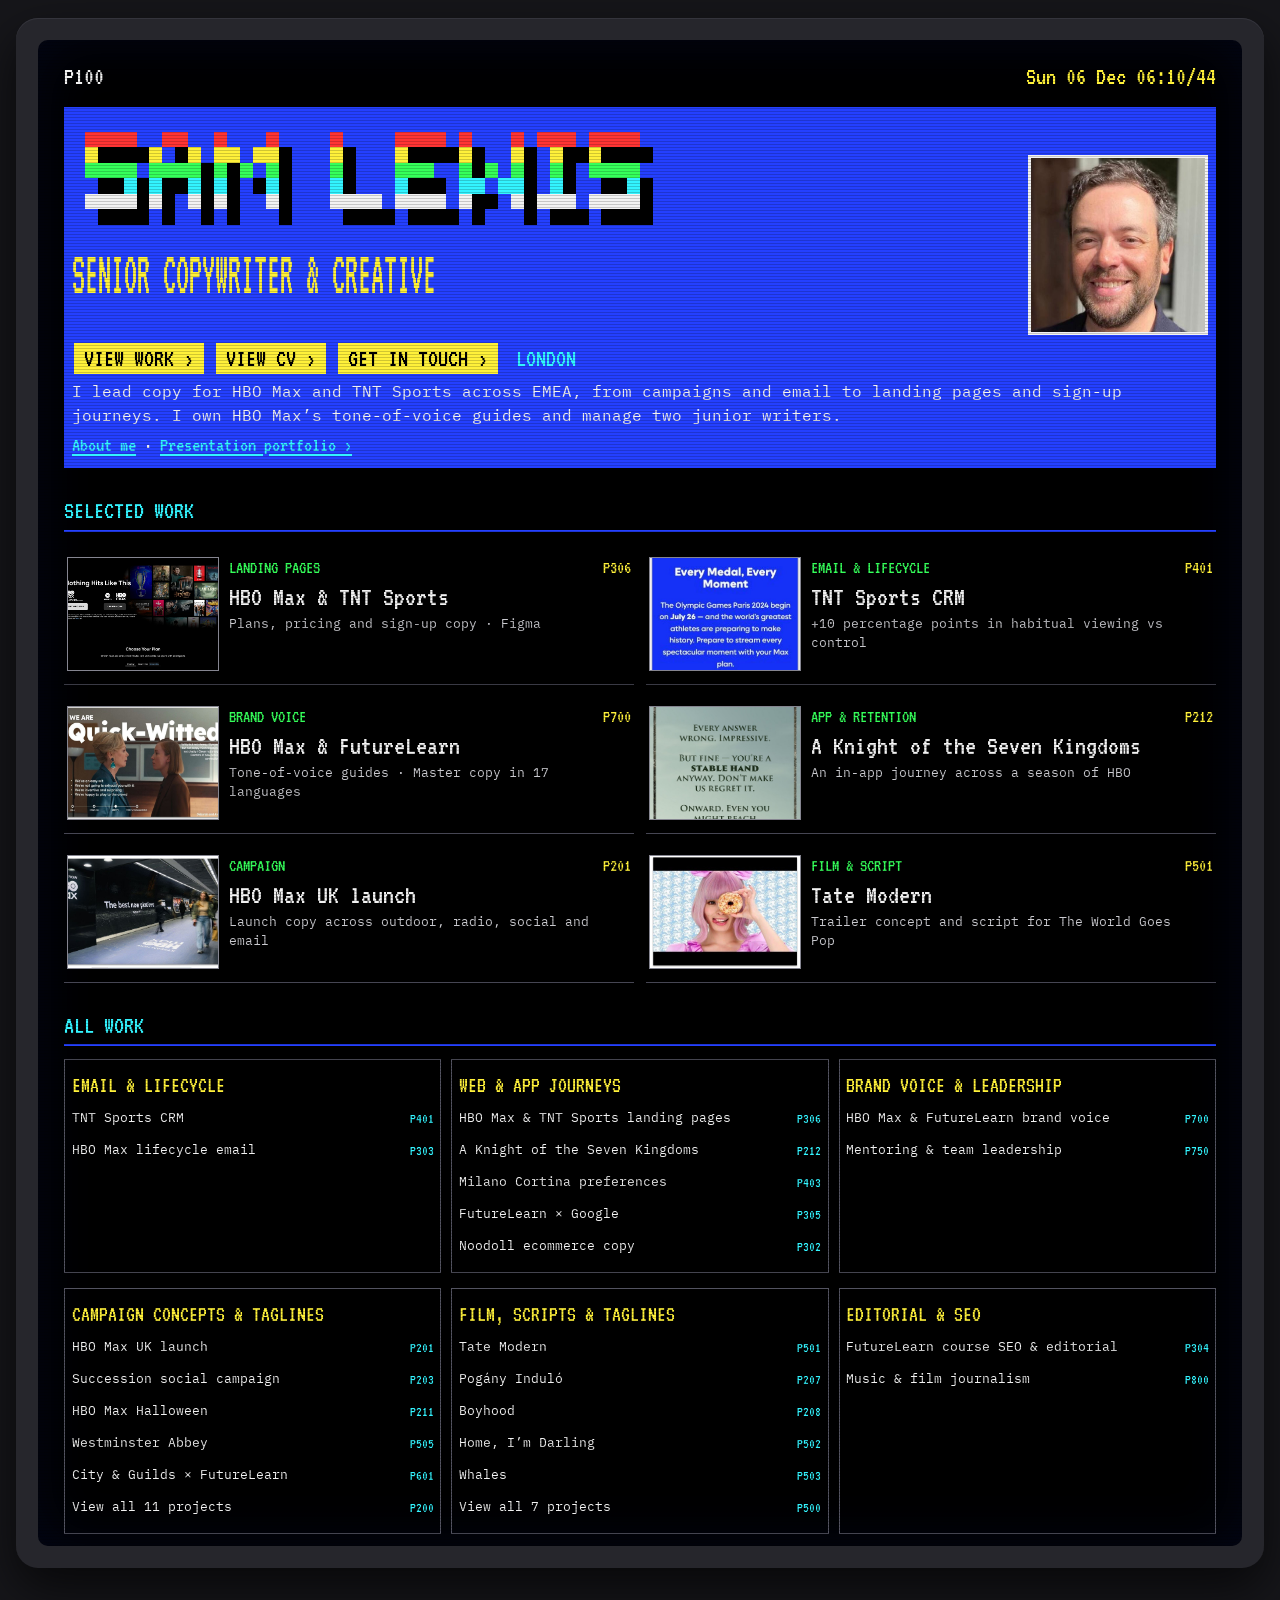
==== commit 774fe270: "Use taglines and shorten the longer homepage work lists" ====
--- a/index.html
+++ b/index.html
@@ -400,7 +400,7 @@
 (() => {
 /* ---------- content ---------- */
 const CH = {
-  200: { short: "Campaign concepts & headlines", colour: "red" },
+  200: { short: "Campaign concepts & taglines", colour: "red" },
   300: { short: "Web & app journeys", colour: "yellow" },
   400: { short: "Email & lifecycle", colour: "green" },
   500: { short: "Film, scripts & taglines", colour: "magenta" },
@@ -593,7 +593,7 @@
 };
 
 const CHAPTERS = {
-  200: [[201, "HBO Max UK launch"], [202, "Wall-to-Wall Watercooler"], [203, "Succession social campaign"], [204, "HBO Max display & paid social"], [209, "Mock the Week"], [211, "HBO Max Halloween"], [301, "ATG Theatres"], [504, "Matilda the Musical"], [505, "Westminster Abbey"], [601, "City & Guilds × FutureLearn"], [602, "FutureLearn Results Day"]],
+  200: [[201, "HBO Max UK launch"], [203, "Succession social campaign"], [211, "HBO Max Halloween"], [505, "Westminster Abbey"], [601, "City & Guilds × FutureLearn"], [202, "Wall-to-Wall Watercooler"], [204, "HBO Max display & paid social"], [209, "Mock the Week"], [301, "ATG Theatres"], [504, "Matilda the Musical"], [602, "FutureLearn Results Day"]],
   300: [[306, "HBO Max & TNT Sports landing pages"], [212, "A Knight of the Seven Kingdoms"], [403, "Milano Cortina preferences"], [305, "FutureLearn × Google"], [302, "Noodoll ecommerce copy"]],
   400: [[401, "TNT Sports CRM"], [303, "HBO Max lifecycle email"]],
   500: [[501, "Tate Modern"], [207, "Pogány Induló"], [208, "Boyhood"], [502, "Home, I’m Darling"], [503, "Whales"], [205, "Humans & Halt and Catch Fire"], [210, "Swallows and Amazons"]],
@@ -639,8 +639,8 @@
     [CH[400].short, CHAPTERS[400]],
     [CH[300].short, CHAPTERS[300]],
     ["Brand voice & leadership", [[700, "HBO Max & FutureLearn brand voice"], [750, "Mentoring & team leadership"]]],
-    [CH[200].short, CHAPTERS[200]],
-    [CH[500].short, CHAPTERS[500]],
+    [CH[200].short, CHAPTERS[200], 200],
+    [CH[500].short, CHAPTERS[500], 500],
     [CH[600].short, CHAPTERS[600]],
   ];
   return `
@@ -666,8 +666,9 @@
     <section class="home-section" id="all-work" aria-label="All work">
       <div class="home-heading"><span>ALL WORK</span></div>
       <div class="skill-grid">
-        ${work.map(([name, links]) => `<div class="skill-box"><div class="skill-name">${esc(name.toUpperCase())}</div>
-          ${links.map(([n,title]) => `<a href="#p${n}" data-go="${n}"><span>${esc(title)}</span><span class="skill-num">P${n}</span></a>`).join("")}
+        ${work.map(([name, links, chapter]) => `<div class="skill-box"><div class="skill-name">${esc(name.toUpperCase())}</div>
+          ${(chapter ? links.slice(0, 5) : links).map(([n,title]) => `<a href="#p${n}" data-go="${n}"><span>${esc(title)}</span><span class="skill-num">P${n}</span></a>`).join("")}
+          ${chapter ? `<a href="#p${chapter}" data-go="${chapter}" aria-label="View all ${links.length} ${esc(name.toLowerCase())} projects"><span>View all ${links.length} projects</span><span class="skill-num">P${chapter}</span></a>` : ""}
         </div>`).join("")}
       </div>
     </section>`;
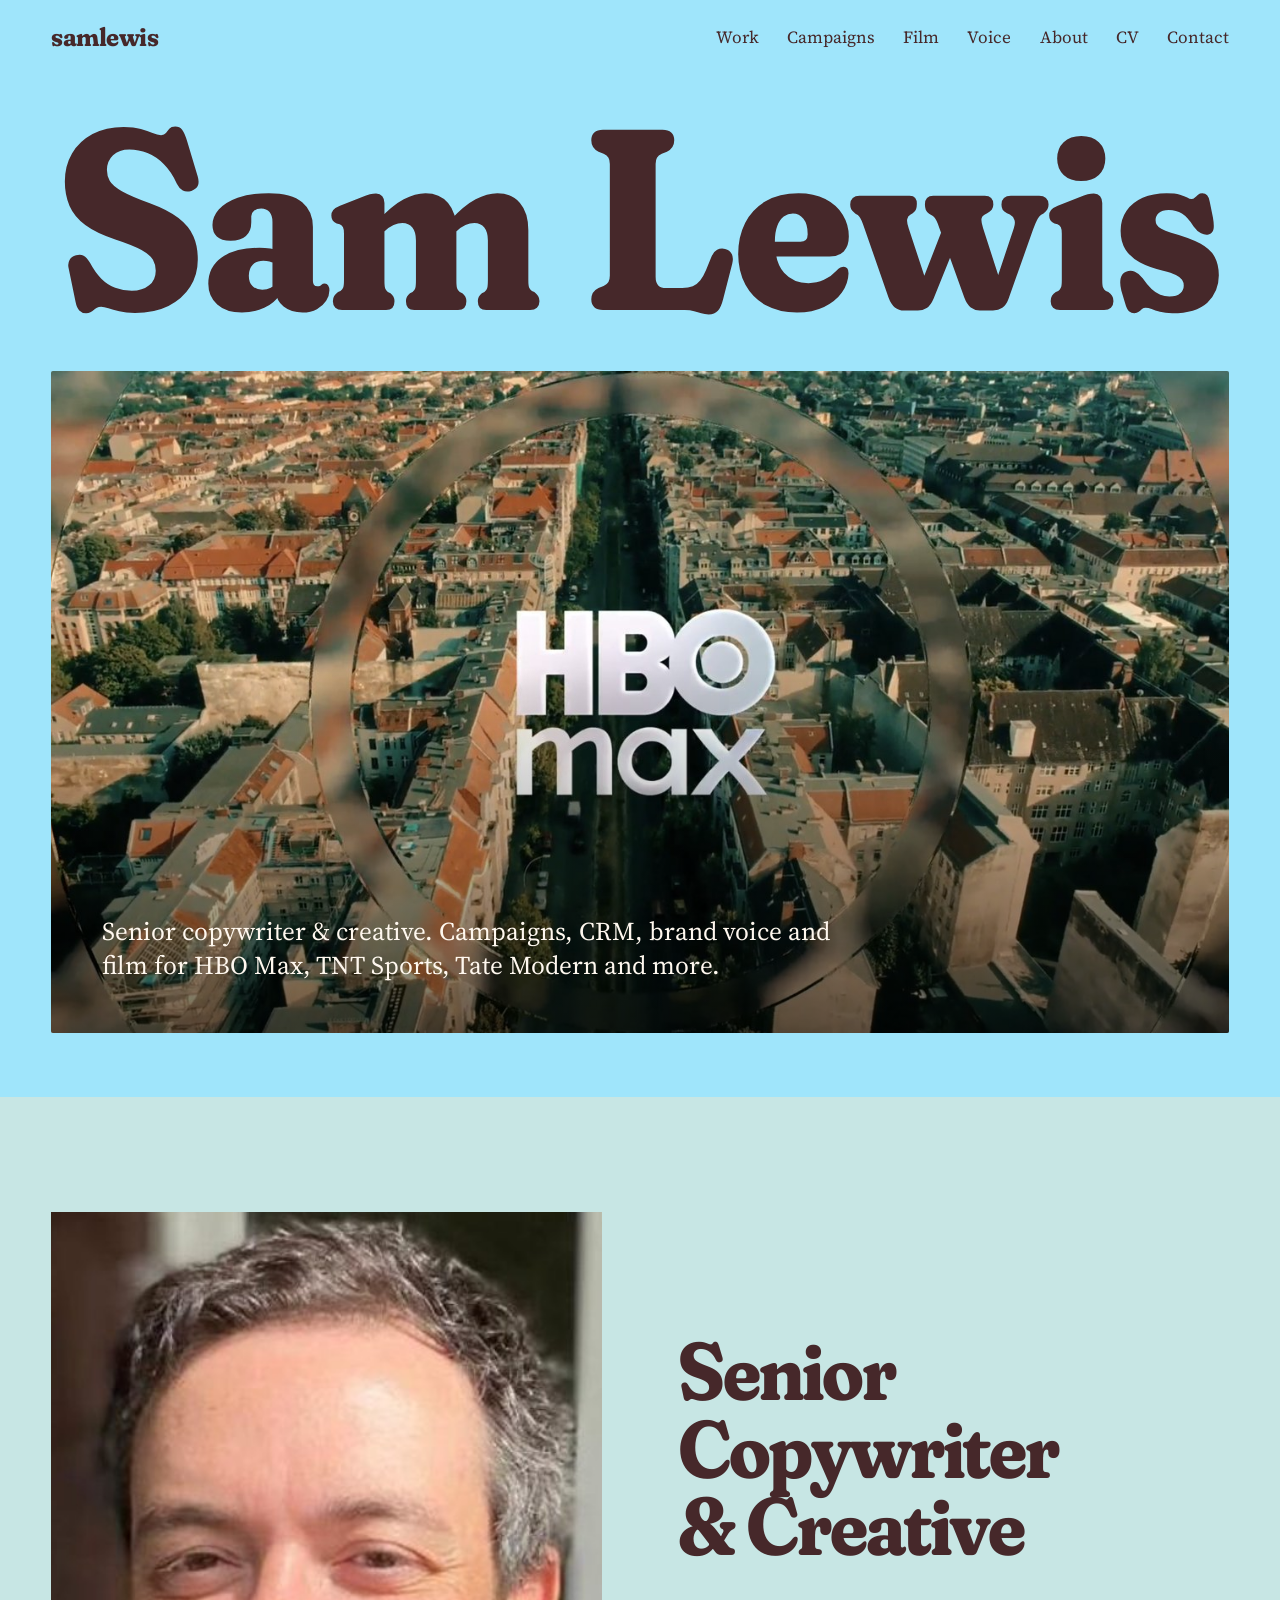
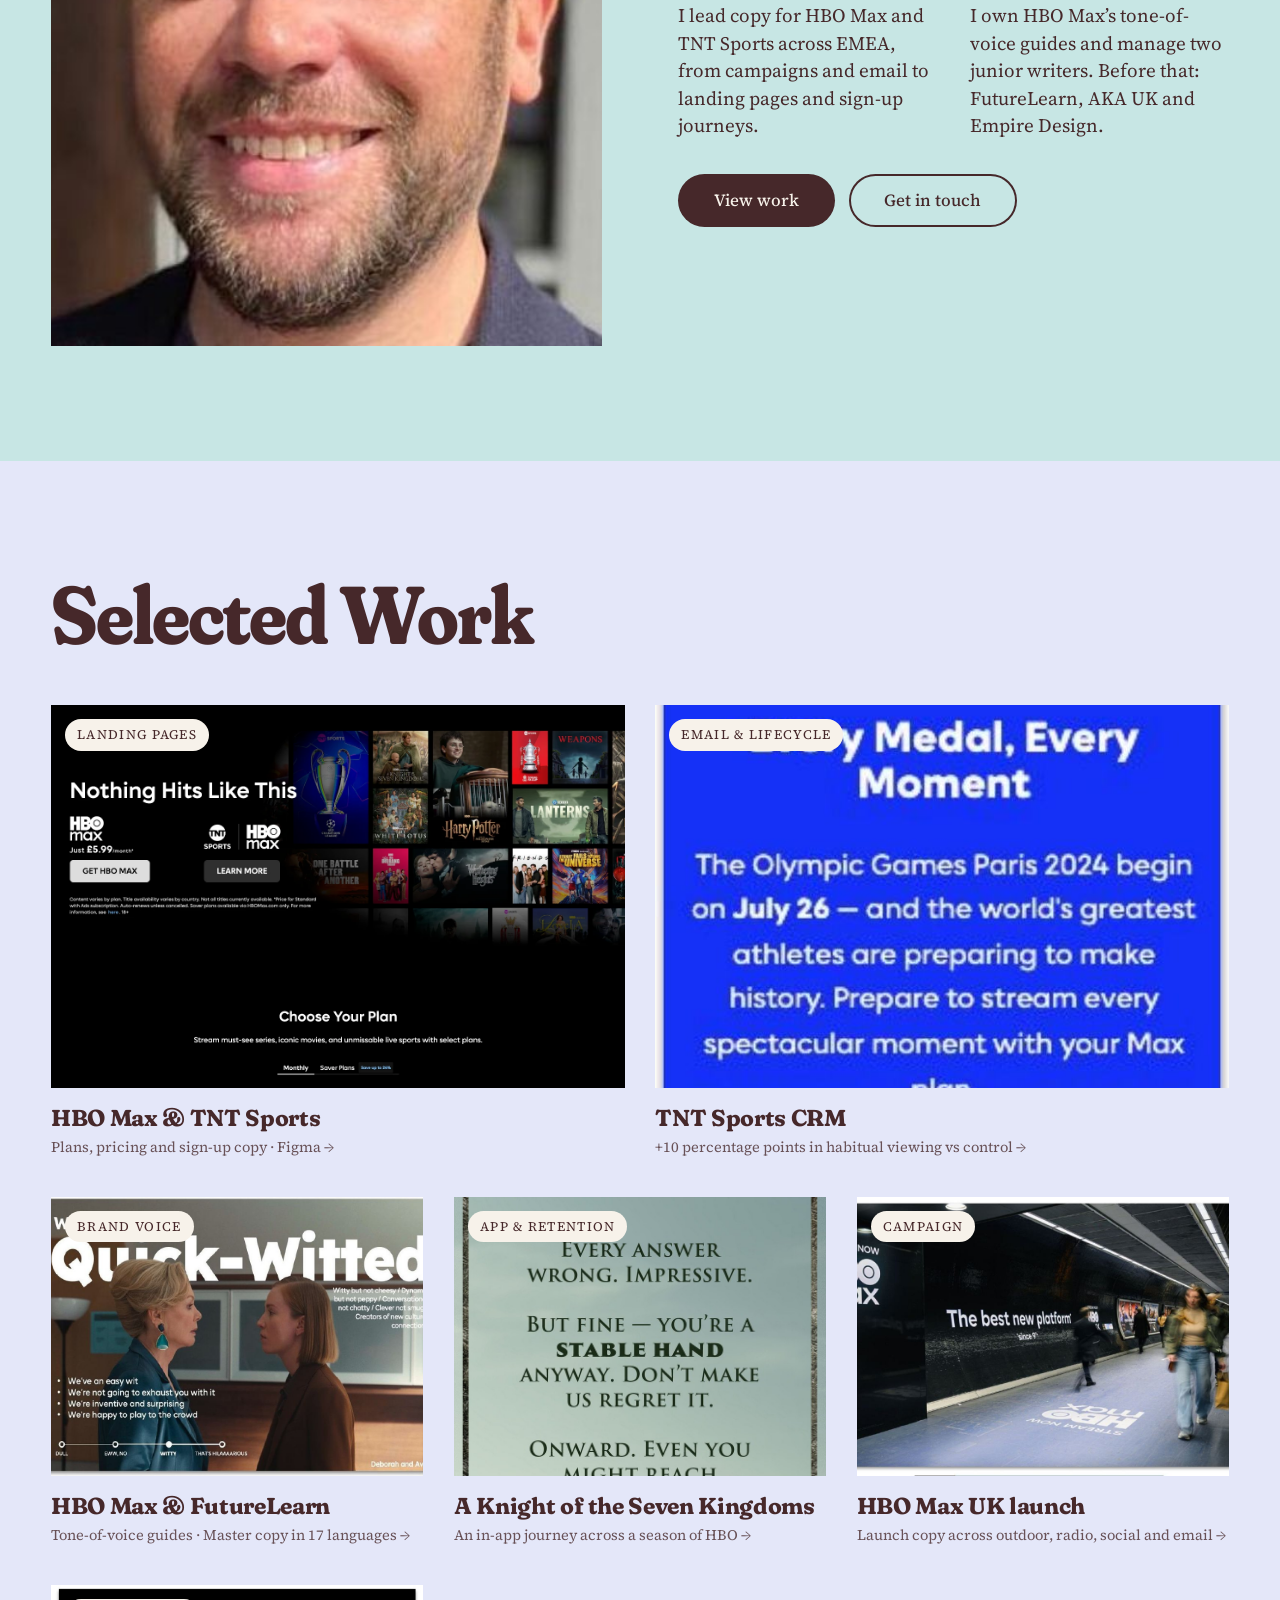
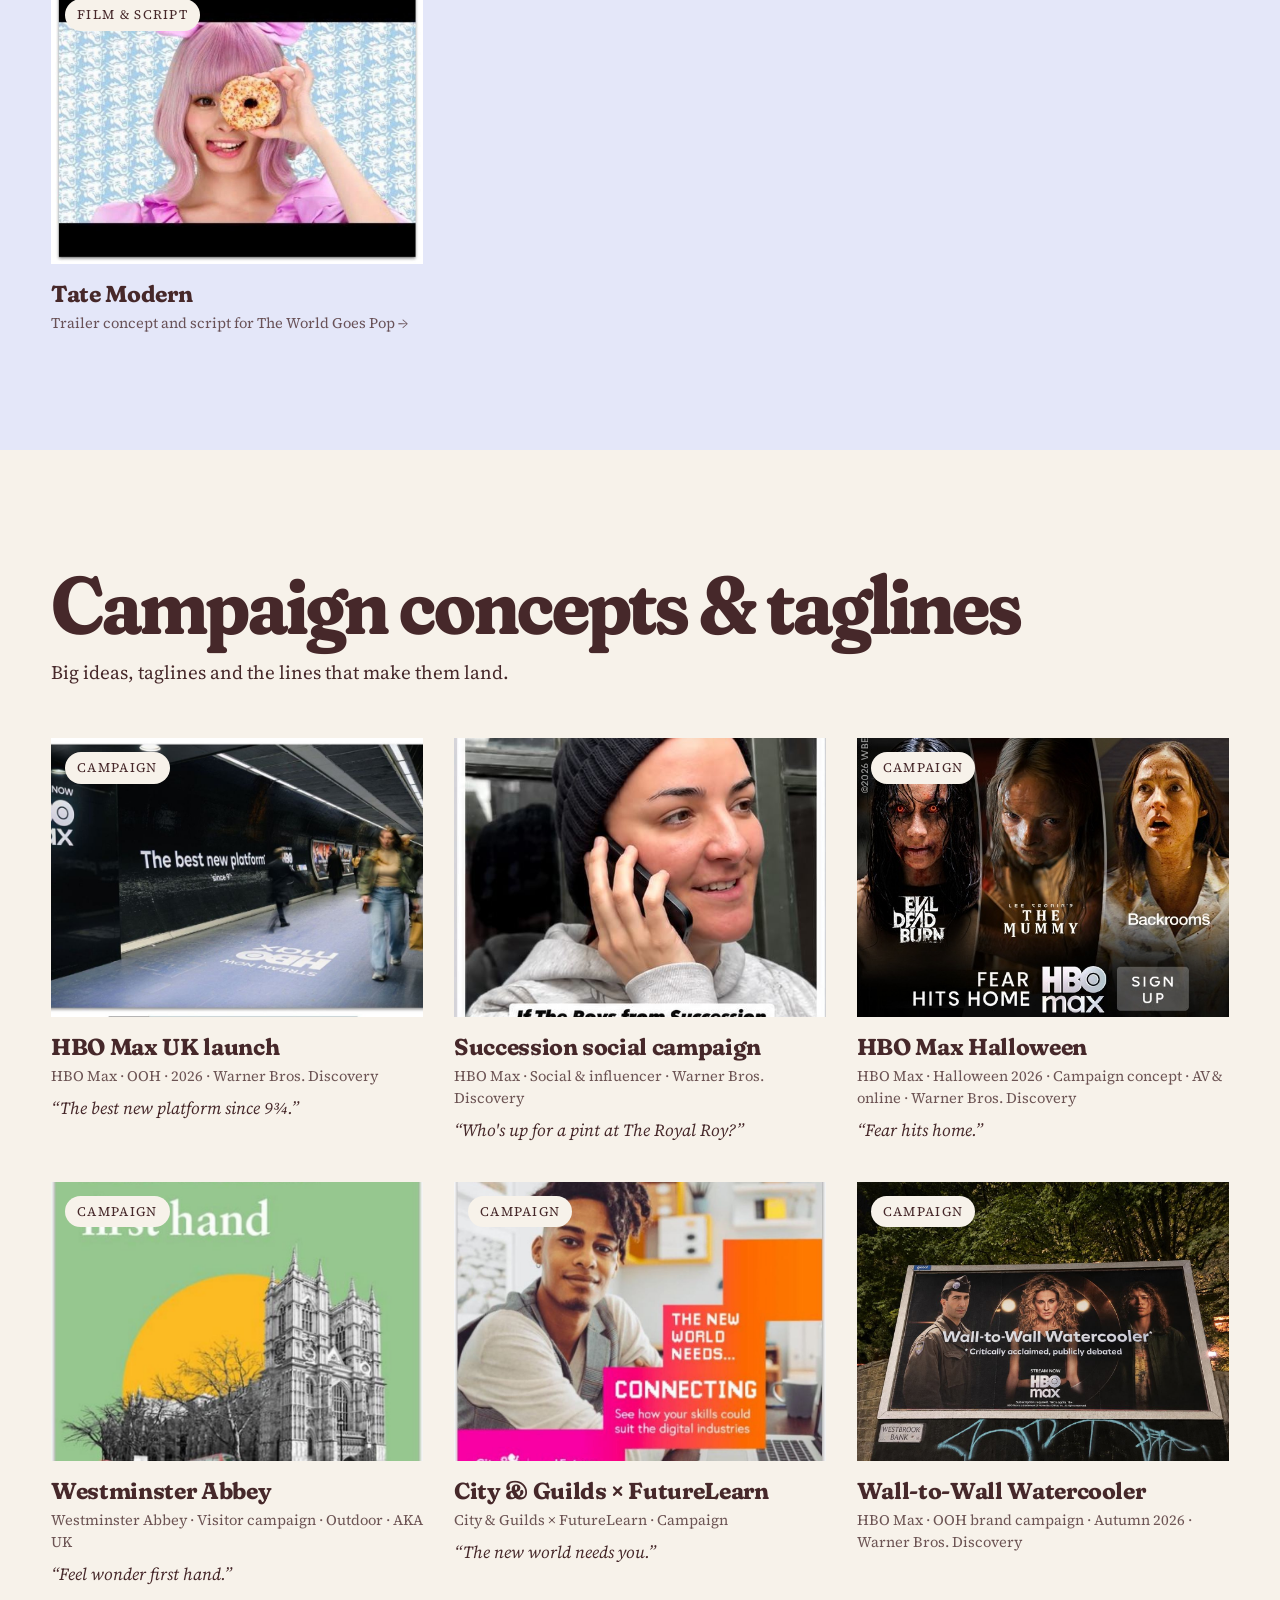
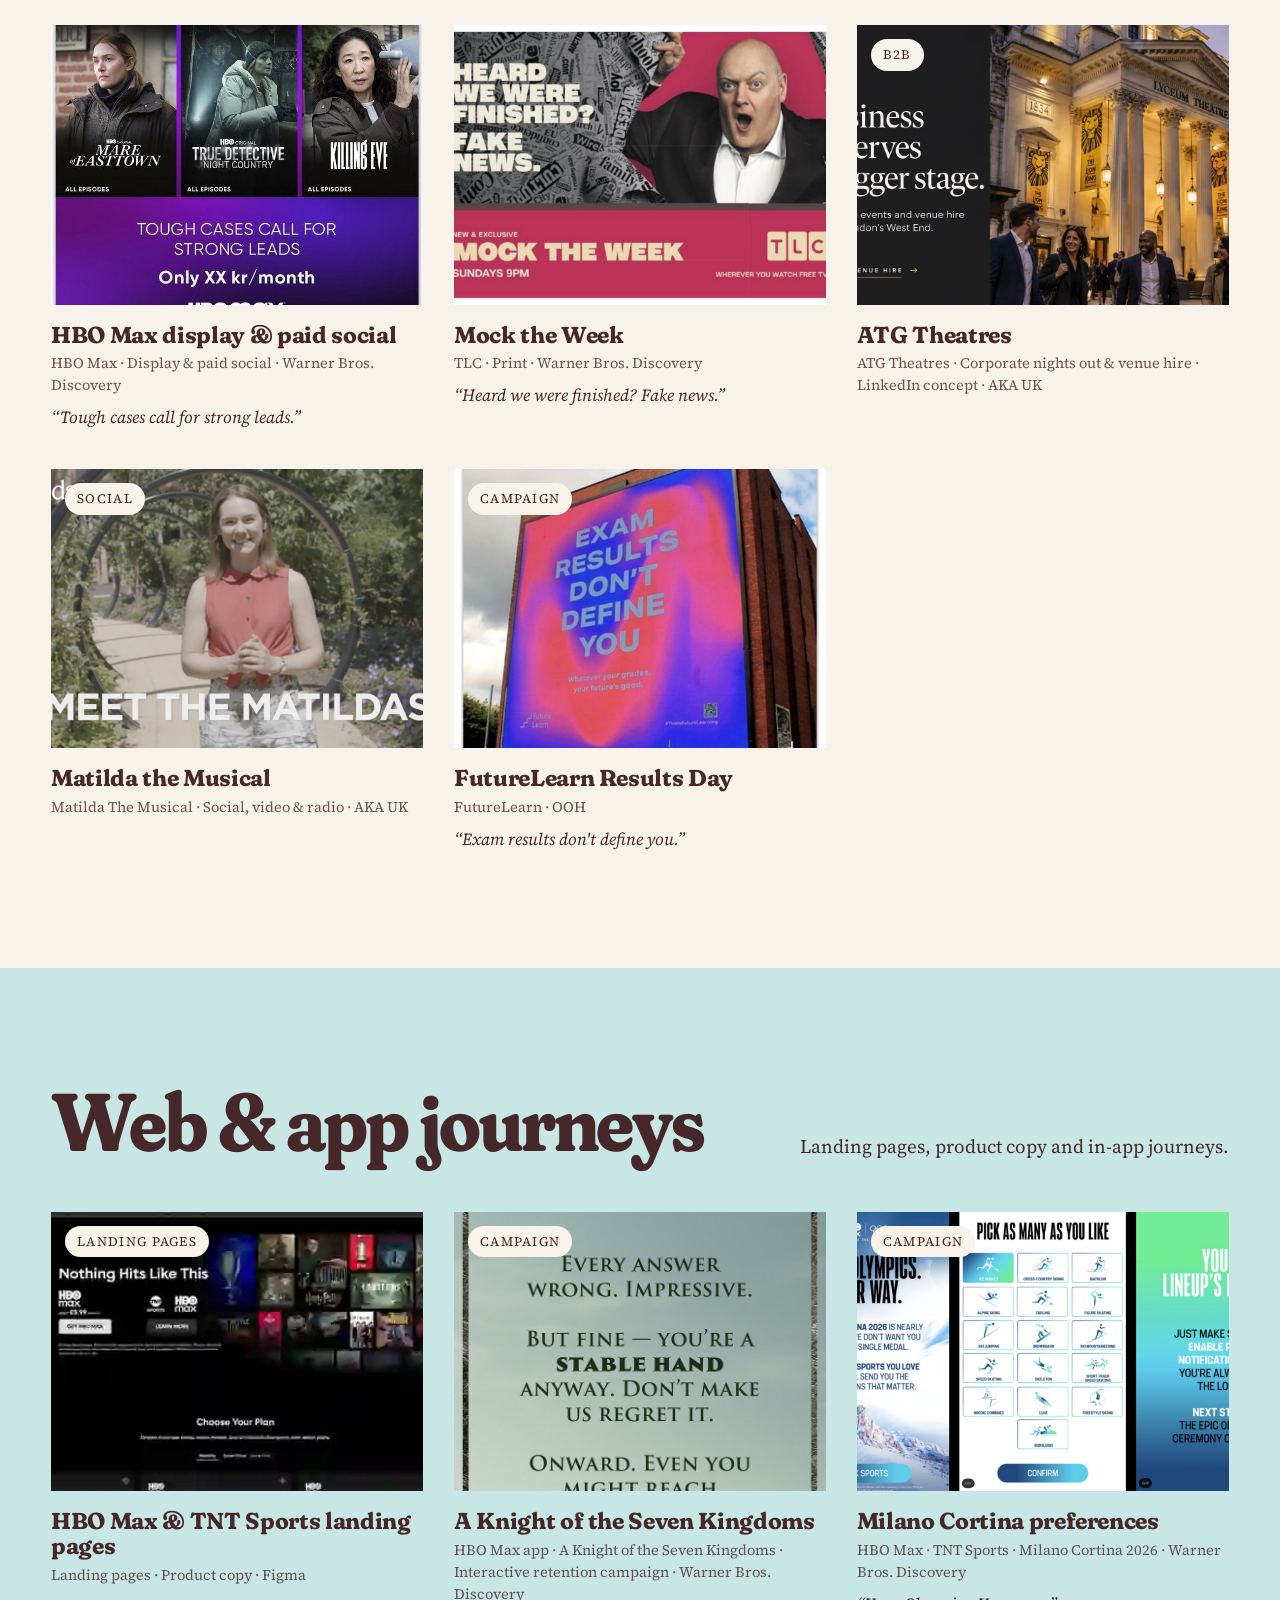
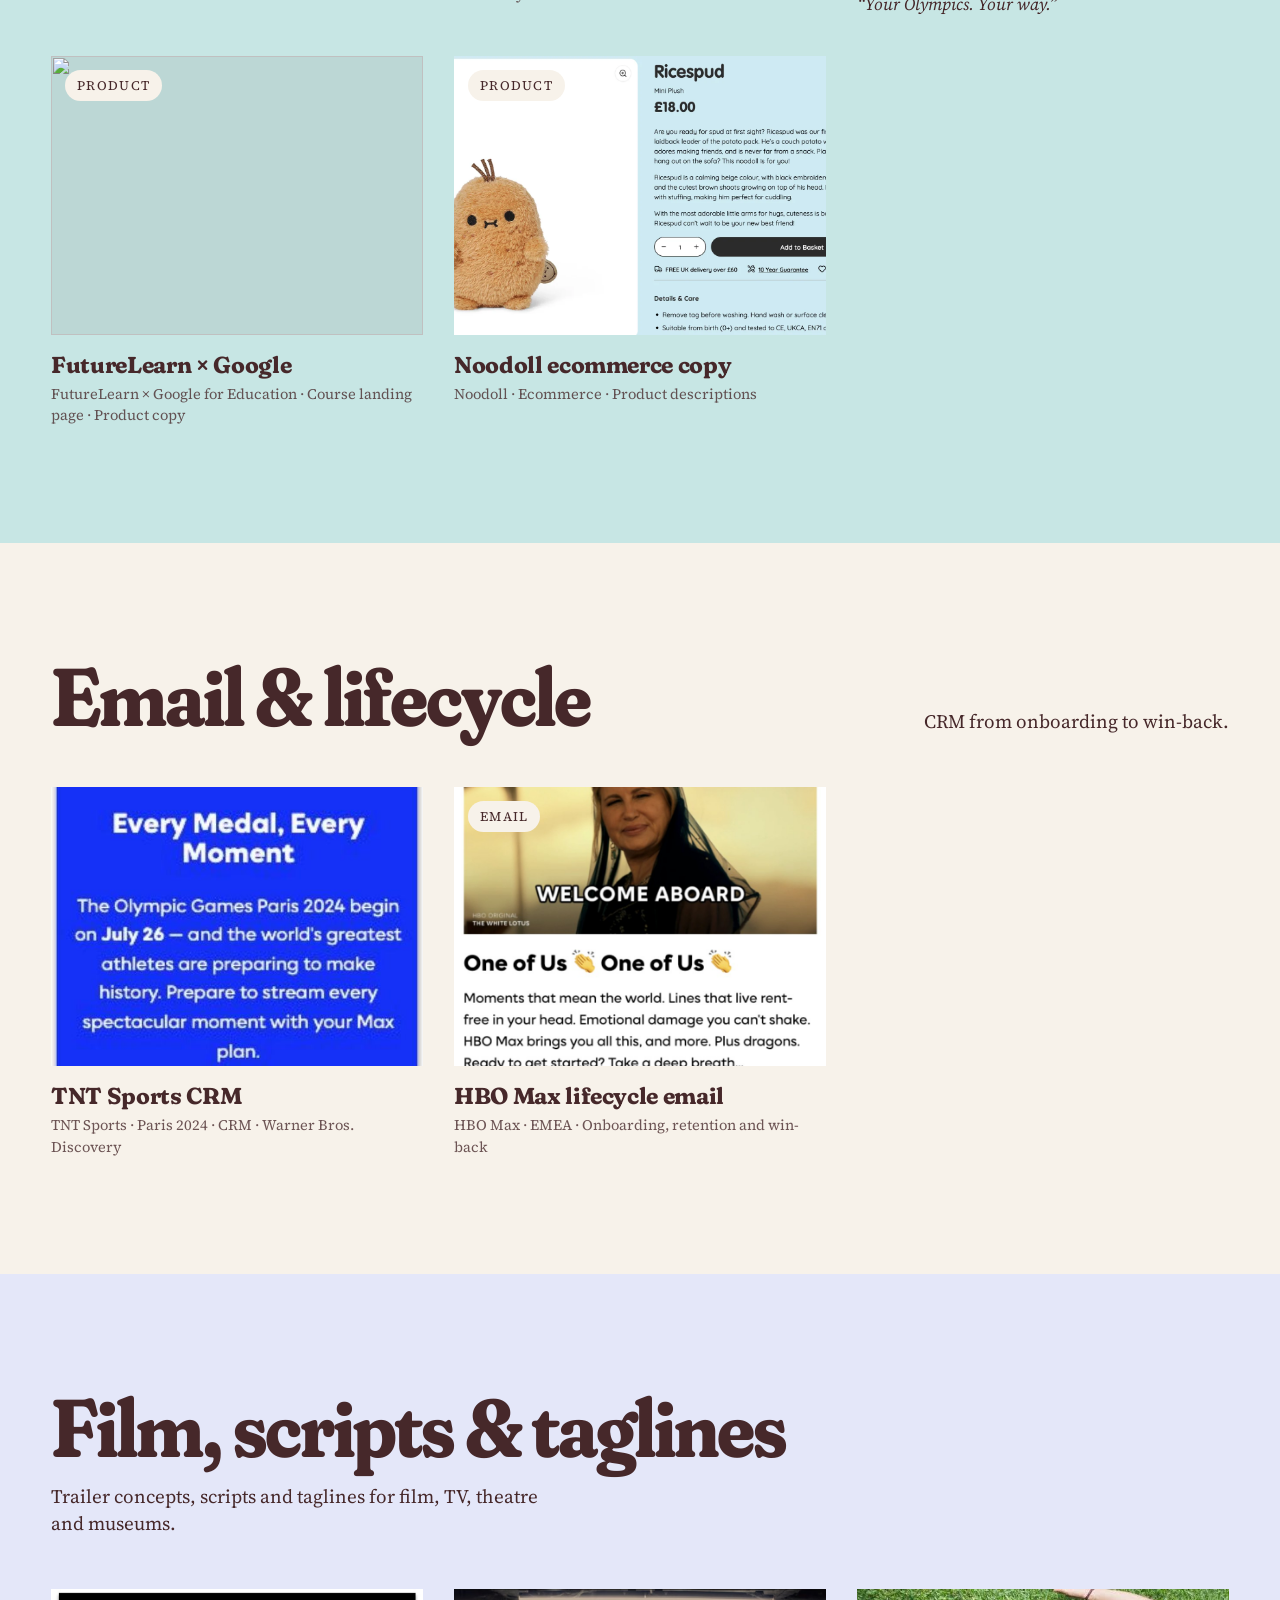
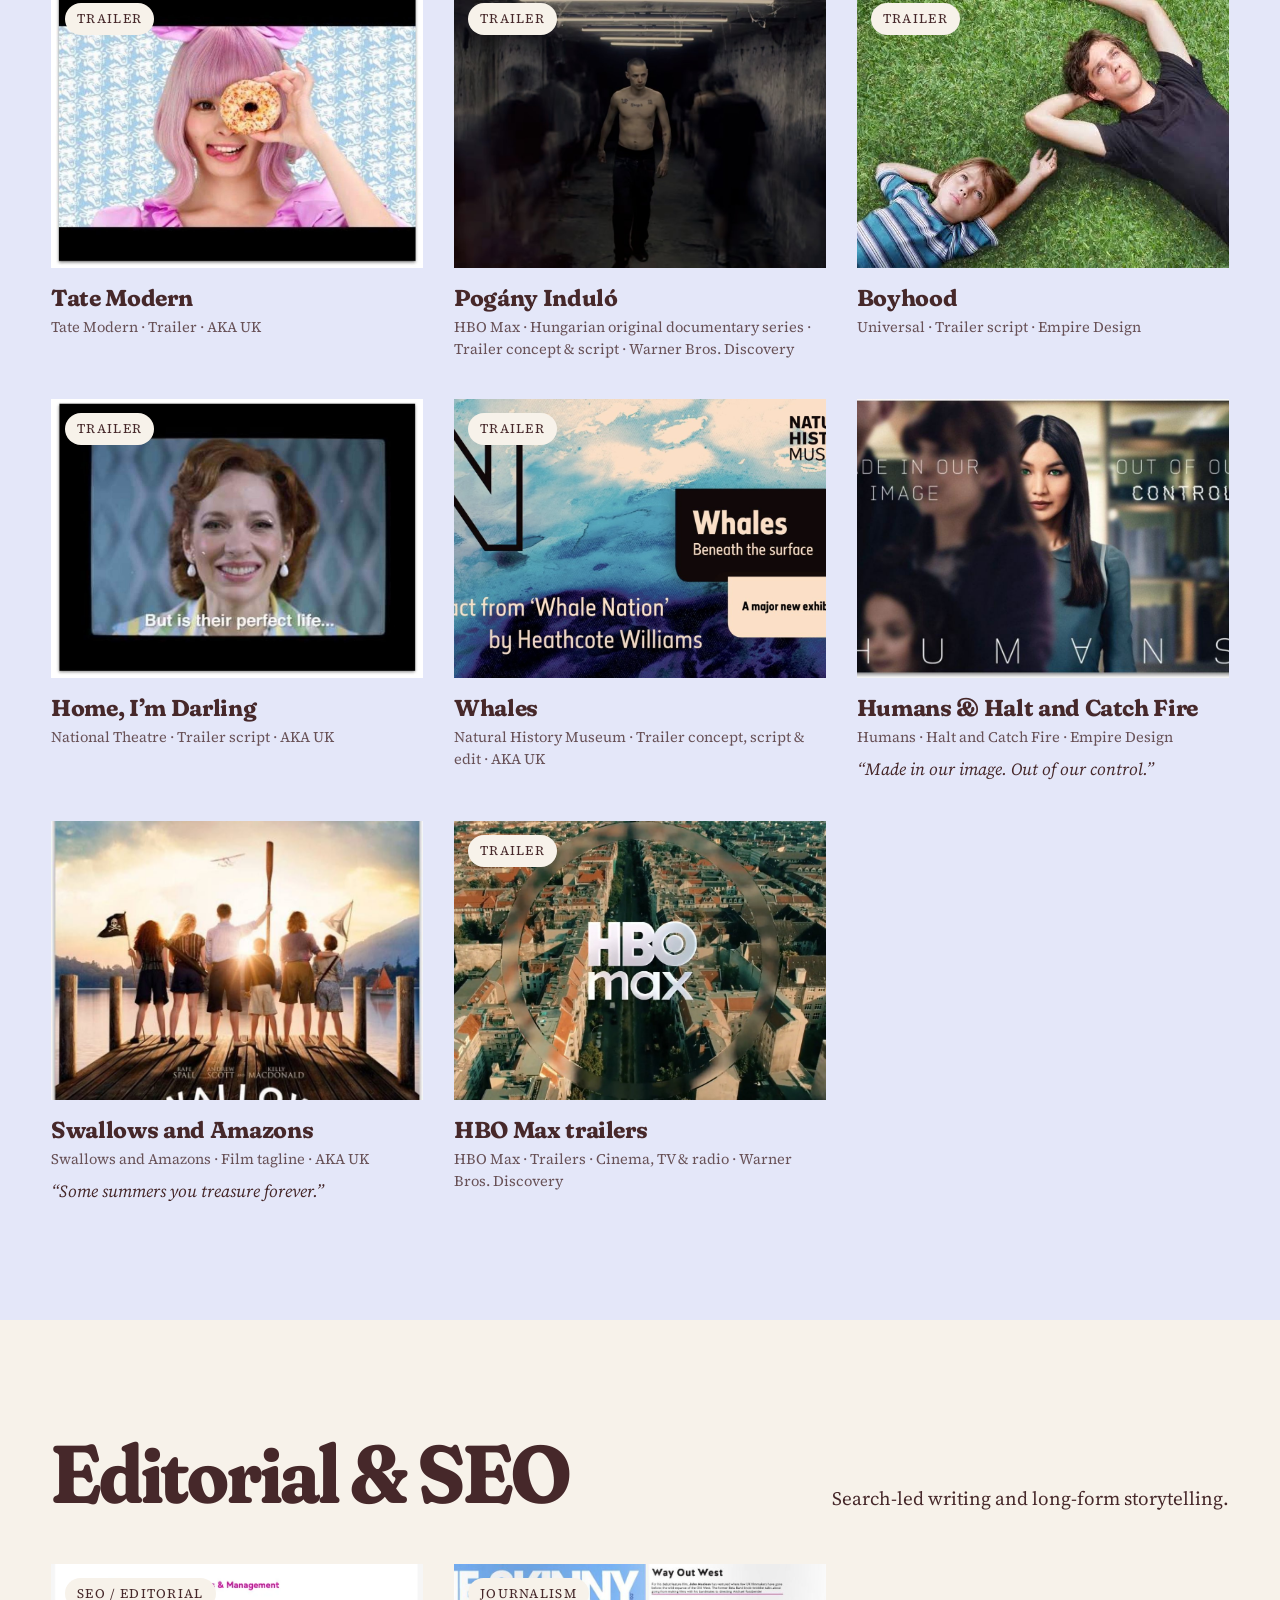
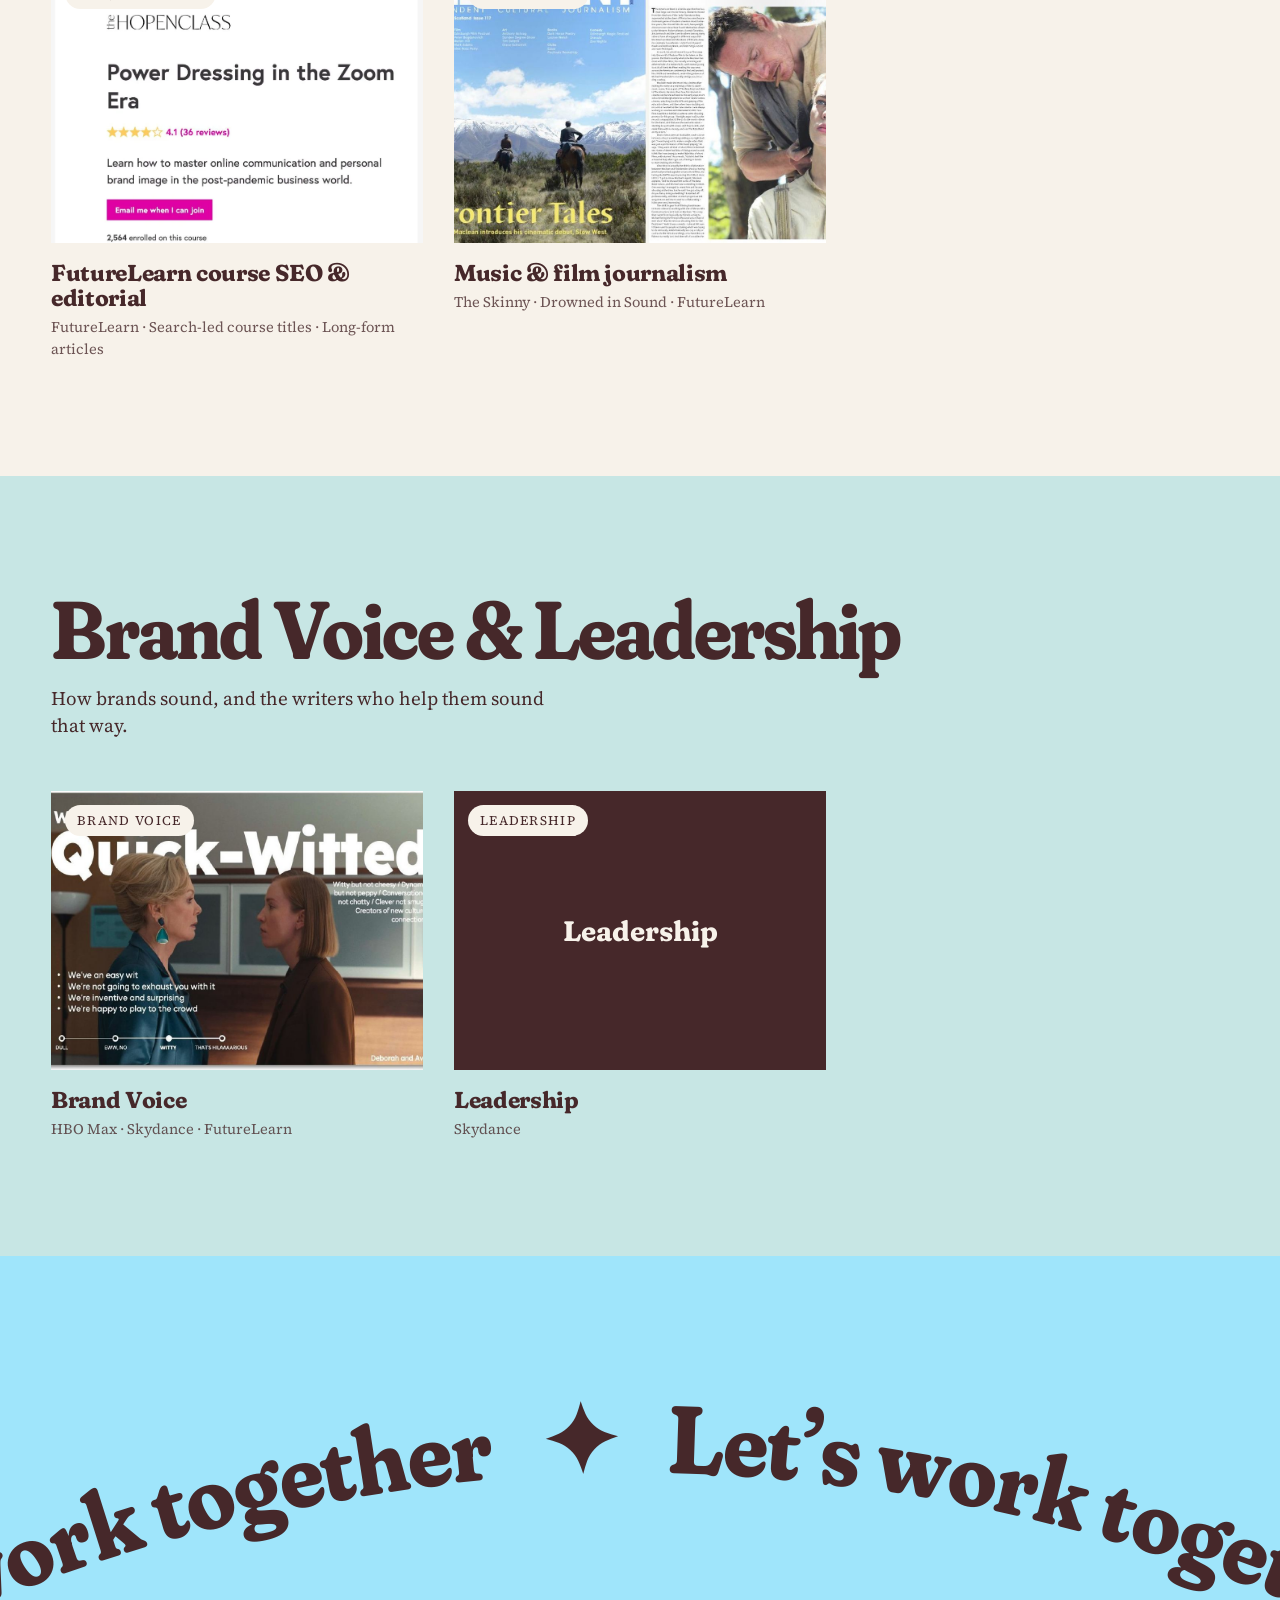
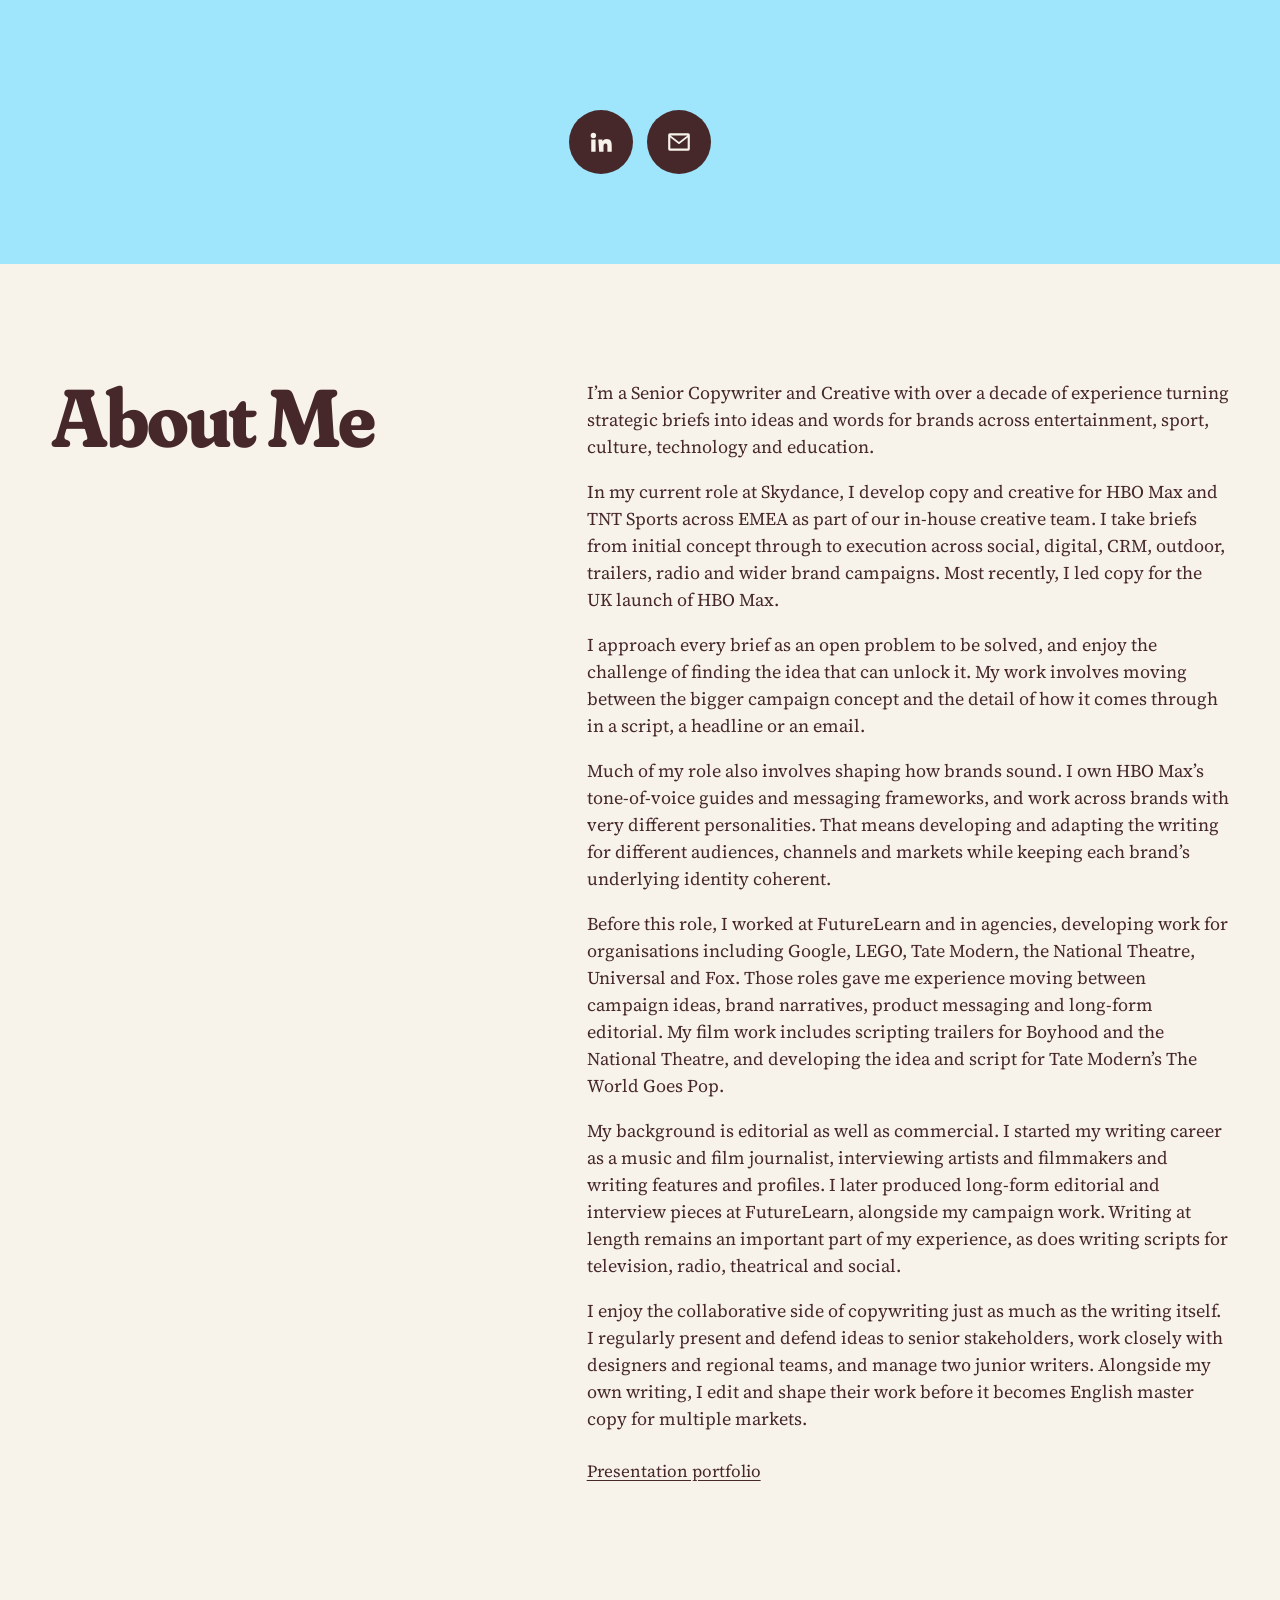
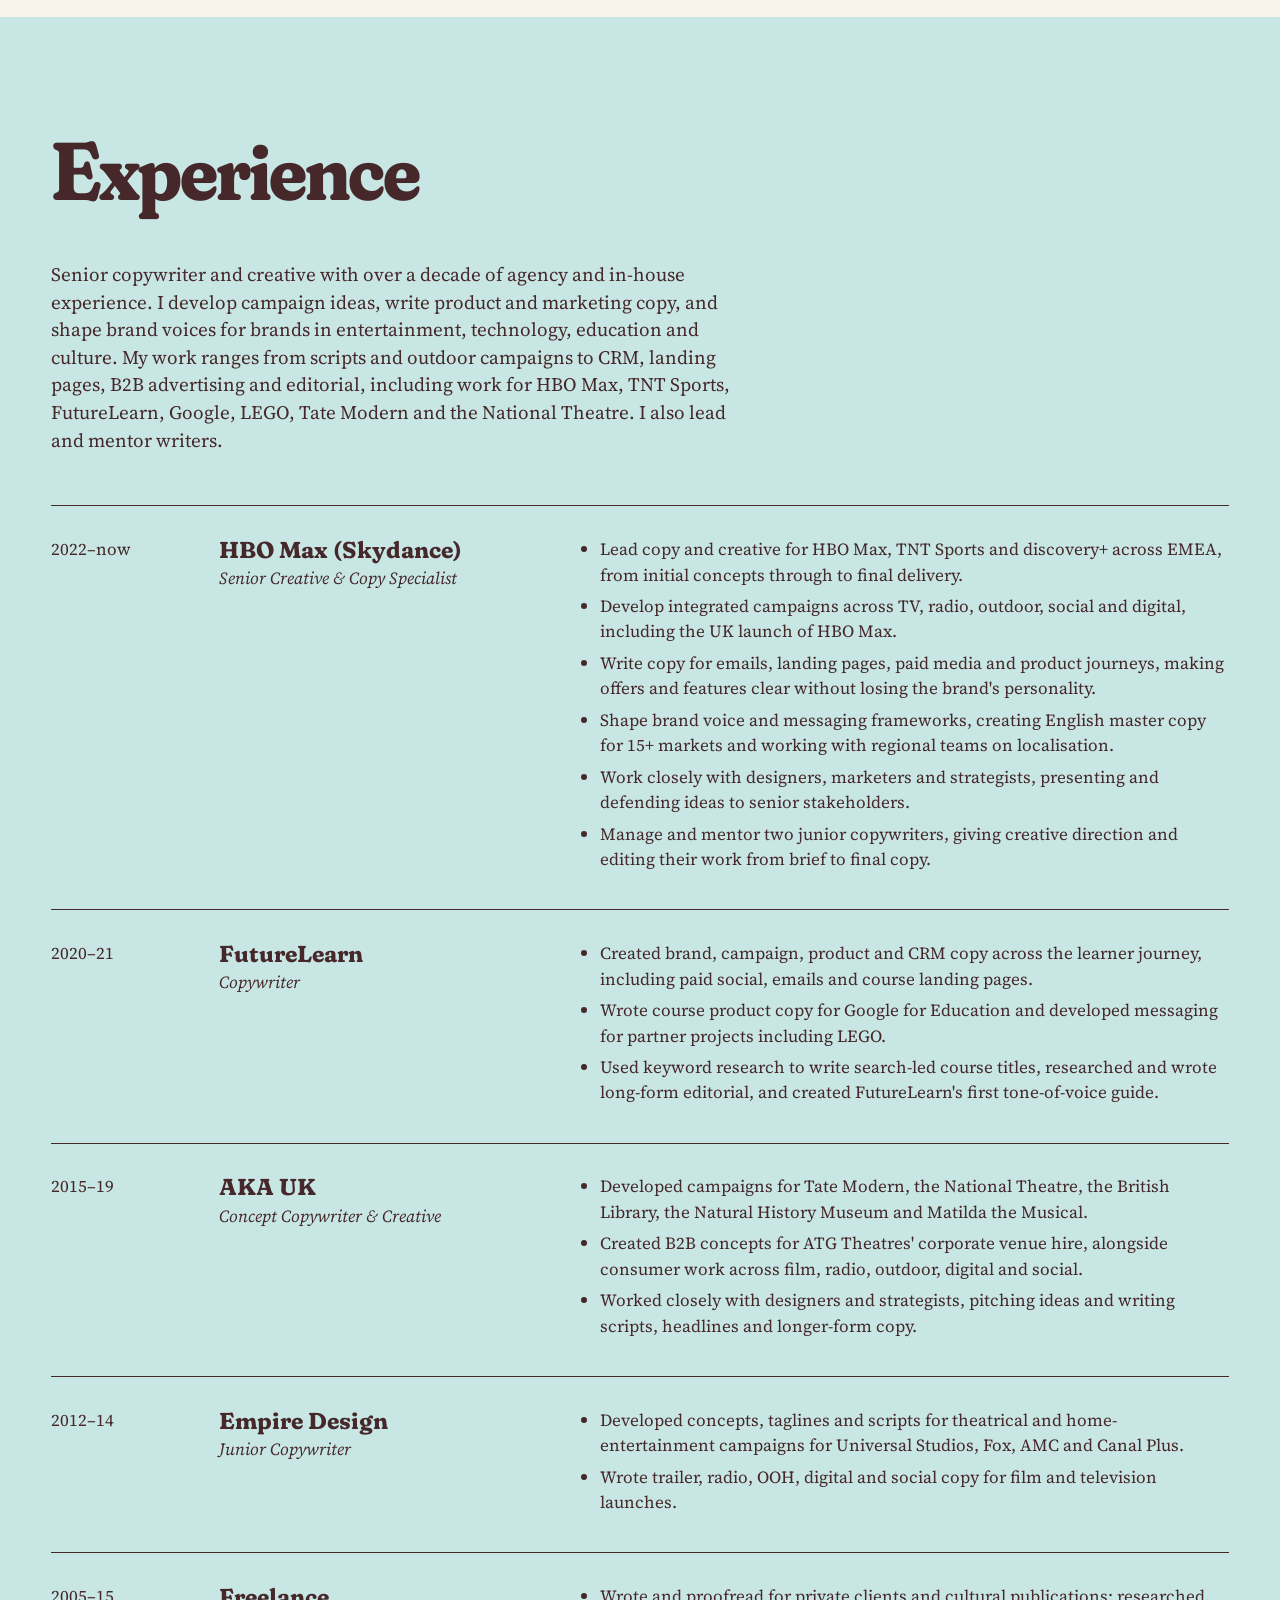
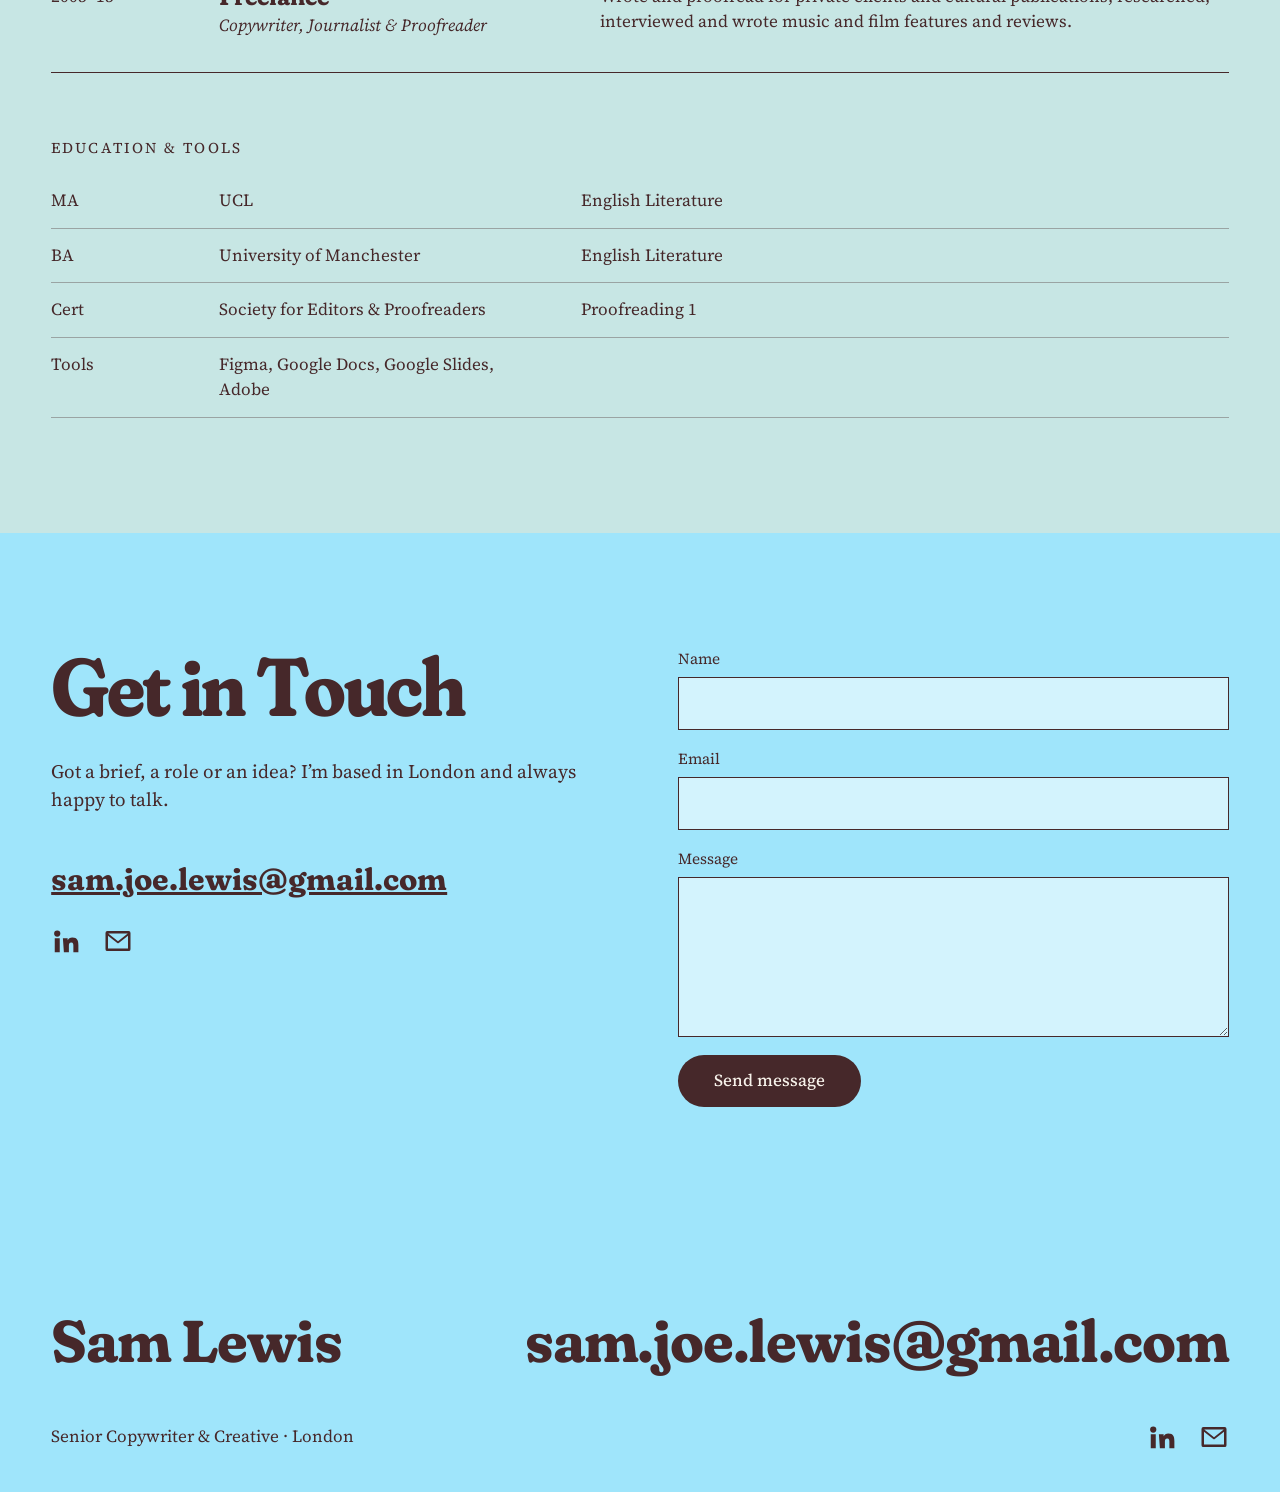
==== commit 14366748: "WIP new one-page site" ====
--- a/index.html
+++ b/index.html
@@ -10,1089 +10,20 @@
 <meta property="og:description" content="Campaign ideas, copy and brand voice across advertising, B2B, CRM, product and content for HBO Max, TNT Sports, FutureLearn, Tate Modern and more.">
 <meta property="og:image" content="https://samlewis.fyi/img/sam.jpg">
 <meta property="og:url" content="https://samlewis.fyi/">
-<meta name="twitter:card" content="summary">
-<link rel="icon" href="data:image/svg+xml,%3Csvg xmlns='http://www.w3.org/2000/svg' viewBox='0 0 16 16'%3E%3Crect width='16' height='16' fill='%232440ff'/%3E%3Cpath fill='%23fff13a' d='M3 3h10v3H6v1h7v6H3v-3h7V9H3z'/%3E%3C/svg%3E">
-<style>body{margin:0} [hidden]{display:none!important} img{max-width:100%}</style>
+<meta name="twitter:card" content="summary_large_image">
+<meta name="theme-color" content="#9fe5fb">
+<link rel="icon" href="data:image/svg+xml,%3Csvg xmlns='http://www.w3.org/2000/svg' viewBox='0 0 32 32'%3E%3Crect width='32' height='32' rx='16' fill='%2346282a'/%3E%3Ctext x='16' y='23' font-family='Georgia,serif' font-weight='700' font-size='20' text-anchor='middle' fill='%239fe5fb'%3Es%3C/text%3E%3C/svg%3E">
 <link rel="preconnect" href="https://fonts.googleapis.com">
 <link rel="preconnect" href="https://fonts.gstatic.com" crossorigin>
-<link rel="stylesheet" href="https://fonts.googleapis.com/css2?family=IBM+Plex+Mono:ital,wght@0,400;0,500;1,400&family=VT323&display=swap">
-<style>
-/* Layout: one teletext screen in a TV bezel, a remote control underneath. Pages swap inside the screen. */
-:root {
-  color-scheme: dark;
-  --black: #000;
-  --white: #f2f2f2;
-  --red: #ff3434;
-  --green: #35ff5a;
-  --yellow: #fff13a;
-  --blue: #2440ff;
-  --magenta: #ff45ff;
-  --cyan: #33f4ff;
-  --dim: #8c8c8c;
-  --bezel: #16161a;
-  --bezel-edge: #26262c;
-  --remote: #202026;
-  --key: #2e2e36;
-  --tt: "VT323", "Courier New", ui-monospace, monospace;
-  --ui: "VT323", ui-monospace, monospace;
-}
-* { box-sizing: border-box; }
-html, body { background: var(--bezel); }
-body {
-  color: var(--white);
-  font-family: var(--tt);
-  font-size: clamp(19px, 2.3vw, 24px);
-  line-height: 1.18;
-  padding-inline: 16px;
-  padding-block: 24px 40px;
-  -webkit-font-smoothing: none;
-}
-.wrap { max-width: 940px; margin-inline: auto; display: grid; gap: 22px; }
-
-/* ---------- TV ---------- */
-.tv {
-  background: var(--bezel-edge);
-  border-radius: 22px;
-  padding: clamp(10px, 2vw, 22px);
-  box-shadow: 0 1px 0 #34343c inset, 0 20px 50px #000a;
-}
-.screen {
-  position: relative;
-  background: var(--black);
-  border-radius: 10px;
-  padding: clamp(10px, 2.2vw, 22px) clamp(10px, 2.4vw, 26px) 12px;
-  overflow: hidden;
-  min-height: 540px;
-  display: flex; flex-direction: column;
-  box-shadow: 0 0 60px #2440ff18 inset;
-}
-.screen::after {
-  content: ""; position: absolute; inset: 0; pointer-events: none;
-  background: repeating-linear-gradient(to bottom, transparent 0 2px, #0000002e 2px 3px);
-  border-radius: inherit;
-}
-:where(.screen) :is(img, video) { position: relative; z-index: 1; }
-.head {
-  display: flex; flex-wrap: wrap; gap: 0 1.2ch; white-space: nowrap;
-  font-variant-numeric: tabular-nums;
-}
-.head .p { color: var(--white); min-width: 4ch; }
-.head .svc { color: var(--yellow); }
-#screen[data-home="true"] .head .svc { visibility: hidden; }
-.head .clock { color: var(--yellow); margin-left: auto; }
-.page { flex: 1; display: grid; gap: .7em; align-content: start; padding-top: .6em; }
-.page:focus { outline: none; }
-
-/* bands and double height */
-.band { padding: .15em .6ch .1em; color: var(--black); }
-.band.b-red { background: var(--red); }
-.band.b-yellow { background: var(--yellow); }
-.band.b-green { background: var(--green); }
-.band.b-magenta { background: var(--magenta); }
-.band.b-cyan { background: var(--cyan); }
-.band.b-white { background: var(--white); }
-.band.b-blue { background: var(--blue); color: var(--yellow); }
-.band .kicker { display: flex; justify-content: space-between; gap: 1ch; flex-wrap: wrap; }
-.dh { line-height: 2.25; padding-bottom: .45em; }
-table { font-size: inherit; }
-.frac { display: inline-flex; align-items: center; font-size: .72em; line-height: 1; vertical-align: .1em; margin-left: .1em; }
-.frac span:first-child { transform: translateY(-.26em); }
-.frac span:last-child { transform: translateY(.26em); }
-.frac i { font-style: normal; margin: 0 -.12em; }
-.dh .w { display: inline-block; transform: scaleY(2); transform-origin: 50% 12%; vertical-align: top; line-height: 1; }
-.band .dh { line-height: 2.1; }
-.band.sec { padding: .25em .6ch .05em; }
-.band.sec .dh { font-size: clamp(1.7em, 6vw, 2.6em); line-height: 1.85; padding-bottom: 0; }
-.band.sec .kicker + .dh { font-size: clamp(1.35em, 4.2vw, 2em); margin-top: .12em; }
-.crumbs .cur { overflow: hidden; text-overflow: ellipsis; min-width: 0; }
-.c-red { color: var(--red); } .c-green { color: var(--green); } .c-yellow { color: var(--yellow); }
-.c-blue { color: #7d8dff; } .c-magenta { color: var(--magenta); } .c-cyan { color: var(--cyan); }
-.c-white { color: var(--white); } .c-dim { color: var(--dim); }
-.bg-blue { background: var(--blue); color: var(--white); padding: .1em .6ch; }
-.spec { background: var(--yellow); color: var(--black); padding: .1em .6ch; justify-self: start; }
-
-/* mosaic masthead */
-canvas.mosaic { display: block; width: 100%; height: auto; image-rendering: pixelated; }
-.mast { background: var(--blue); display: grid; }
-.mast-body { padding: .35em .8ch .45em; display: grid; grid-template-columns: minmax(0, 1fr) auto; gap: .3em 2ch; align-items: center; }
-.mast-text { display: grid; gap: .3em; min-width: 0; }
-.mast .frame, .me .frame { width: clamp(110px, 20vw, 190px); cursor: zoom-in; }
-.mast .frame img, .me .frame img { aspect-ratio: 1; object-fit: cover; }
-.me { display: grid; grid-template-columns: auto minmax(0, 1fr); gap: 1em 2ch; align-items: start; }
-@media (max-width: 520px) { .mast-body { grid-template-columns: minmax(0, 1fr); } .mast .frame { order: -1; } .me { grid-template-columns: minmax(0, 1fr); } }
-.mast .sub { color: var(--white); grid-column: 1 / -1; }
-.mast .dh.role { font-size: 1.3em; }
-.mastcta { display: flex; flex-wrap: wrap; align-items: center; gap: .3em 1.2ch; padding-left: .2ch; }
-.mastcta .cta { background: var(--yellow); color: var(--black); text-decoration: none; padding: .02em 1ch; }
-.mastcta .cta:hover, .mastcta .cta:focus-visible { background: var(--white); outline: none; }
-.mastcta .loc { color: var(--cyan); text-transform: uppercase; margin-left: .6ch; }
-
-/* index lists */
-.toc { display: grid; gap: .12em; }
-.cards { display: grid; grid-template-columns: repeat(auto-fill, minmax(min(100%, 14em), 1fr)); gap: 1em 1.2ch; margin-top: .3em; }
-.card { display: grid; align-content: start; gap: .1em; color: var(--white); text-decoration: none; }
-.card .th { display: block; aspect-ratio: 16 / 10; overflow: hidden; border: 2px solid var(--white); background: #111; margin-bottom: .2em; }
-.card .th { position: relative; }
-.card .ttag { position: absolute; left: 0; top: 0; z-index: 1; background: var(--yellow); color: var(--black); padding: .05em .7ch; }
-.card .th img { width: 100%; height: 100%; object-fit: cover; object-position: 50% 30%; display: block; }
-.card .th.txt { display: grid; place-items: center; padding: .5em; text-align: center; color: var(--black); font-size: 1.5em; line-height: 1.05; }
-.card .tt { display: flex; justify-content: space-between; gap: 1ch; padding: 0 .2ch; }
-.card .tt .n { color: var(--yellow); font-variant-numeric: tabular-nums; }
-.card .m { color: var(--cyan); padding: 0 .2ch; }
-.card .q { color: var(--yellow); padding: 0 .2ch; }
-.card:hover .th, .card:focus-visible .th { border-color: var(--yellow); }
-.card:hover .tt, .card:focus-visible .tt { background: var(--white); color: var(--black); }
-.card:hover .tt .n, .card:focus-visible .tt .n { color: var(--black); }
-.card:focus-visible { outline: none; }
-.toc a {
-  display: grid; grid-template-columns: minmax(0, 1fr) auto; gap: 1ch;
-  color: inherit; text-decoration: none; padding: 0 .4ch;
-}
-.toc a .t { overflow: hidden; white-space: nowrap; text-overflow: clip; }
-.toc a .t::after { content: " ........................................................................................."; color: var(--dim); }
-.toc a .n { color: var(--white); font-variant-numeric: tabular-nums; }
-.toc a:hover, .toc a:focus-visible { background: var(--white); color: var(--black); outline: none; }
-.toc a:hover .n, .toc a:focus-visible .n, .toc a:hover .t::after, .toc a:focus-visible .t::after { color: var(--black); }
-.cols { display: grid; grid-template-columns: repeat(2, minmax(0, 1fr)); gap: .6em 3ch; }
-.headlines a { display: grid; grid-template-columns: minmax(0,1fr) auto; gap: 1ch; color: var(--white); text-decoration: none; padding: 0 .4ch; }
-.headlines a .n { color: var(--yellow); }
-.fullport { display: block; background: var(--yellow); color: var(--black); text-decoration: none; padding: .15em .8ch; margin-top: .2em; }
-.watch { justify-self: start; background: var(--yellow); color: var(--black); text-decoration: none; padding: .05em .8ch; margin-top: .6em; display: inline-block; }
-.watch:hover, .watch:focus-visible { background: var(--white); outline: none; }
-.fullport:hover, .fullport:focus-visible { background: var(--white); outline: none; }
-.headlines { display: grid; gap: .15em; align-content: start; }
-.headlines .tag { font-size: .8em; letter-spacing: .04em; }
-.flash { animation: ttflash 2.4s steps(1, end) infinite; }
-@keyframes ttflash { 0% { visibility: visible; } 60% { visibility: hidden; } }
-@media (prefers-reduced-motion: reduce) { .flash { animation: none; } }
-.headlines a:hover .tag, .headlines a:focus-visible .tag { color: var(--black); }
-.headlines a:hover, .headlines a:focus-visible { background: var(--cyan); color: var(--black); outline: none; }
-.headlines a:hover .n, .headlines a:focus-visible .n { color: var(--black); }
-
-/* piece pages */
-.piece { display: grid; grid-template-columns: minmax(0, 1fr) minmax(0, 1.05fr); gap: .8em 2.4ch; align-items: start; }
-.facts { display: grid; gap: .45em; min-width: 0; }
-.row { display: block; }
-.row .l { margin-right: 1ch; }
-.row .l { font-variant-numeric: tabular-nums; }
-.meta { color: var(--cyan); }
-.quote { color: var(--yellow); }
-.facts .quote { line-height: 1.4; }
-.prose { font-family: "IBM Plex Mono", ui-monospace, "Courier New", monospace; font-size: clamp(15px, 1.55vw, 16.5px); line-height: 1.6; color: var(--white); display: grid; gap: .85em; max-width: 64ch; -webkit-font-smoothing: antialiased; }
-.prose p { margin: 0; text-wrap: pretty; }
-.prose.wide { max-width: 68ch; padding-bottom: .4em; }
-
-figure.pic { margin: 0; display: grid; gap: .25em; min-width: 0; }
-.frame {
-  position: relative; display: block; width: 100%; max-width: 100%; padding: 0; border: 0;
-  background: #111; cursor: zoom-in; border: 3px solid var(--white);
-}
-.vframe { border: 2px solid var(--white); background: #000; }
-.vframe video { display: block; width: 100%; height: auto; aspect-ratio: 16 / 9; }
-.frame img { display: block; width: 100%; height: auto; max-height: 440px; object-fit: contain; background: #000; }
-.piece > figure.pic .frame { width: fit-content; max-width: 100%; }
-.piece > figure.pic .frame img { width: auto; max-width: 100%; max-height: 600px; }
-.frame:focus-visible { outline: 3px solid var(--yellow); outline-offset: 2px; }
-.stack { display: grid; gap: 1em; min-width: 0; }
-.duo { display: grid; grid-template-columns: repeat(2, minmax(0, 1fr)); gap: 1.4ch; min-width: 0; align-items: start; }
-.duo .vframe video { aspect-ratio: 280 / 492; }
-.duo .frame { width: 100% !important; }
-.duo .frame img { width: 100% !important; max-height: none !important; }
-.piece.solo { grid-template-columns: minmax(0, 1fr); }
-.piece.solo .prose { max-width: 68ch; }
-.gallery { display: flex; gap: 1.5ch; margin-top: 1em; align-items: flex-start; }
-.gallery .gi { min-width: 0; }
-.gallery .frame img { max-height: none; }
-@media (max-width: 560px) { .gallery { flex-direction: column; max-width: none !important; } .gallery .gi { flex: none !important; width: 100%; } }
-.pics2 { display: grid; grid-template-columns: repeat(2, minmax(0, 1fr)); gap: 1.2ch; }
-figcaption { color: var(--dim); font-size: .8em; line-height: 1.2; }
-#email { overflow-wrap: anywhere; }
-.row > span { min-width: 0; overflow-wrap: anywhere; }
-.cvjobs { display: grid; gap: .8em; }
-.cvb { margin: .3em 0 0; padding-left: 10ch; font-family: "IBM Plex Mono", ui-monospace, monospace; font-size: clamp(14px, 1.45vw, 15.5px); line-height: 1.5; display: grid; gap: .25em; -webkit-font-smoothing: antialiased; }
-.cvb li::marker { color: var(--dim); }
-@media (max-width: 560px) { .cvb { padding-left: 1.3em; } }
-.cv { display: grid; gap: .1em; font-variant-numeric: tabular-nums; }
-.cvrow { display: grid; grid-template-columns: 8ch minmax(0, 1fr) minmax(0, 1fr); gap: 0 1.5ch; }
-@media (max-width: 560px) { .cvrow { grid-template-columns: 8ch minmax(0, 1fr); } .cvrow > :last-child { grid-column: 2; } }
-.scorewide { display: grid; gap: .3em; }
-.blk { display: grid; gap: .5em; margin-top: 1.1em; }
-.script { display: grid; grid-template-columns: minmax(0, 1fr) minmax(0, 1.5fr); gap: .7em 3ch; align-items: start; }
-.script .vo { color: var(--white); }
-.script .act, .collab p { font-family: "IBM Plex Mono", ui-monospace, monospace; font-size: clamp(14px, 1.45vw, 15.5px); line-height: 1.5; margin: 0; -webkit-font-smoothing: antialiased; }
-.script .act { color: var(--cyan); font-style: italic; }
-.endline { border-top: 1px dashed #ffffff30; padding-top: .45em; }
-.collabs { display: grid; grid-template-columns: repeat(3, minmax(0, 1fr)); gap: 1.4ch; }
-.collab { border-top: 4px solid var(--green); padding-top: .35em; display: grid; gap: .1em; align-content: start; }
-.collab .ch { color: var(--yellow); }
-.collab .who a { color: var(--white); text-decoration: underline; text-underline-offset: .15em; }
-.collab .who a:hover, .collab .who a:focus-visible { background: var(--white); color: var(--black); outline: none; }
-.collab .role { color: var(--dim); font-size: .85em; margin-bottom: .35em; }
-@media (max-width: 720px) {
-  .script { grid-template-columns: minmax(0, 1fr); gap: .2em; }
-  .script .act { margin-bottom: .7em; }
-  .collabs { grid-template-columns: minmax(0, 1fr); gap: 1em; }
-}
-
-.scores { width: 100%; border-collapse: collapse; font-variant-numeric: tabular-nums; }
-.scores td { padding: .1em .6ch; }
-.scores tr:nth-child(odd) td { color: var(--white); }
-.scores tr:nth-child(even) td { color: var(--cyan); }
-.scores td:last-child { text-align: right; color: var(--yellow); }
-.bigstats { display: grid; grid-template-columns: repeat(3, minmax(0, 1fr)); gap: 1ch; }
-.bigstats.two { grid-template-columns: repeat(2, minmax(0, 1fr)); }
-.bigstats div { background: var(--blue); padding: .3em .8ch .2em; }
-.bigstats b { display: block; font-weight: normal; color: var(--yellow); }
-
-.fastext {
-  display: grid; grid-template-columns: auto minmax(0, 1fr) auto; gap: 1ch;
-  margin-top: .8em; padding-top: .3em;
-}
-.fastext:empty { display: none; }
-.crumbs { display: flex; align-items: baseline; gap: 1.2ch; flex-wrap: nowrap; white-space: nowrap; min-width: 0; max-width: 100%; overflow: hidden; contain: inline-size; margin: .15em 0 .5em; text-transform: uppercase; }
-.crumbs:empty { display: none; }
-.crumbs button { font: inherit; text-transform: inherit; background: none; border: 0; padding: 0 .3ch; cursor: pointer; color: var(--cyan); }
-.crumbs .back { background: var(--white); color: var(--black); padding: 0 .8ch; }
-.crumbs .path { display: flex; flex-wrap: nowrap; align-items: baseline; gap: 0 .6ch; min-width: 0; overflow: hidden; }
-.crumbs .back { flex: none; }
-.crumbs .sep { color: var(--dim); }
-.crumbs .here { color: var(--white); }
-.crumbs button:hover, .crumbs button:focus-visible { background: var(--yellow); color: var(--black); outline: none; }
-.fastext .sec { justify-self: center; }
-.fastext button {
-  font: inherit; background: none; border: 0; padding: 0 .3ch; text-align: left; cursor: pointer;
-  white-space: nowrap; overflow: hidden; text-overflow: ellipsis;
-}
-.fastext button { color: var(--white); }
-.fastext button:hover, .fastext button:focus-visible { background: var(--white); color: var(--black); outline: none; }
-.fastext button:hover span, .fastext button:focus-visible span { color: var(--black); }
-
-/* Minimal control styling for the CV email copy button. */
-.rbtn {
-  font: inherit; color: var(--white); background: var(--key); border: 0; border-radius: 8px;
-  padding: .2em 1.4ch; cursor: pointer;
-}
-.rbtn:hover { background: #3b3b45; }
-.rbtn:focus-visible { outline: 2px solid var(--yellow); outline-offset: 2px; }
-.zen { position: relative; margin-top: .2em; }
-.zen canvas { border: 2px solid var(--white); }
-.zenface { position: absolute; left: 50%; top: 42%; width: 25%; transform: translate(-50%, -50%); aspect-ratio: 1; object-fit: cover; border: 3px solid var(--white); }
-
-/* lightbox */
-.lb[hidden] { display: none; }
-.lb { position: fixed; inset: 0; background: #000e; display: grid; place-items: center; padding: 24px; z-index: 10; }
-.lb img { max-width: 100%; max-height: calc(100vh - 110px); width: auto; height: auto; border: 3px solid var(--white); }
-.lb .bar { display: flex; justify-content: space-between; gap: 2ch; width: min(100%, 1100px); margin-bottom: 10px; }
-.lb button { font: inherit; background: var(--white); color: var(--black); border: 0; padding: 0 1.2ch; cursor: pointer; }
-.lb-inner { display: grid; justify-items: center; }
-
-@media (max-width: 720px) {
-  .piece { grid-template-columns: minmax(0, 1fr); }
-  .piece figure.pic { order: -1; }
-  .cols { grid-template-columns: minmax(0, 1fr); }
-  .screen { min-height: 0; }
-  .fastext { grid-template-columns: auto minmax(0, 1fr) auto; }
-  .fastext { grid-template-columns: auto auto; justify-content: space-between; }
-  .fastext .sec { display: none; }
-  .crumbs .cur, .crumbs .hm { display: none; }
-  .bigstats { grid-template-columns: minmax(0, 1fr); }
-}
-
-/* ---------- desktop: use the width, keep the home page above the fold ---------- */
-.wrap { max-width: 1480px; }
-.toc { align-content: start; }
-@media (min-width: 721px) { .cols { grid-template-columns: minmax(0, 1.8fr) minmax(0, 1fr); } }
-.mast canvas.mosaic { height: auto; width: min(100%, clamp(260px, 84vh, 1000px)); }
-@media (max-width: 720px) { .mast canvas.mosaic { width: 100%; height: auto; } }
-.mast .frame { width: clamp(96px, min(20vw, 24vh), 260px); }
-@media (min-width: 721px) {
-  body { font-size: clamp(16px, min(2.3vw, 2.8vh), 30px); padding-block: 18px 32px; }
-}
-
-
-/* Homepage: quicker scanning without losing the Teletext layout. */
-.mast canvas.mosaic { width: min(100%, clamp(240px, 66vh, 820px)); }
-.mast .frame { width: clamp(92px, min(17vw, 20vh), 200px); }
-.mast-body { gap: .2em 2ch; }
-.mast .sub { font-family: "IBM Plex Mono", ui-monospace, monospace; font-size: clamp(13px, 1.23vw, 16px); line-height: 1.55; -webkit-font-smoothing: antialiased; }
-.mast .deck-link { grid-column: 1 / -1; font-size: .82em; }
-.mast .deck-link a { color: var(--cyan); text-underline-offset: .15em; }
-.home-section { display: grid; gap: .5em; margin-top: .4em; scroll-margin-top: 1em; }
-.home-heading { display: flex; justify-content: space-between; align-items: baseline; gap: 1ch; border-bottom: 2px solid var(--blue); padding-bottom: .15em; color: var(--cyan); }
-.home-heading > .c-dim { font-size: .72em; }
-.feature-grid { display: grid; grid-template-columns: repeat(2, minmax(0, 1fr)); gap: .35em 1.2ch; }
-.feature-card { color: var(--white); text-decoration: none; display: grid; grid-template-columns: minmax(80px, 27%) minmax(0, 1fr) auto; gap: .4em 1ch; padding: .5em .3ch; border-bottom: 1px solid #464653; align-items: start; }
-.feature-card img { display: block; width: 100%; aspect-ratio: 4 / 3; object-fit: cover; object-position: center; border: 1px solid #858590; background: #111; }
-.feature-info { display: grid; gap: .14em; min-width: 0; }
-.feature-tag { color: var(--green); font-size: .73em; }
-.feature-title { color: var(--white); font-size: 1.08em; line-height: 1.08; }
-.feature-desc { color: #c9c9ce; font-family: "IBM Plex Mono", ui-monospace, monospace; font-size: clamp(12px, 1vw, 14px); line-height: 1.45; -webkit-font-smoothing: antialiased; }
-.feature-page { color: var(--yellow); font-size: .73em; }
-.feature-card:hover, .feature-card:focus-visible { outline: 2px solid var(--yellow); outline-offset: -1px; background: #101019; }
-.feature-card:hover .feature-title, .feature-card:focus-visible .feature-title { color: var(--yellow); }
-.skill-grid { display: grid; grid-template-columns: repeat(3, minmax(0, 1fr)); gap: .6em 1ch; }
-.skill-box { border: 1px solid #535360; padding: .5em .65ch; display: grid; gap: .28em; align-content: start; min-width: 0; }
-.skill-name { color: var(--yellow); font-size: .88em; min-height: 1.2em; }
-.skill-box a { display: grid; grid-template-columns: minmax(0,1fr) auto; gap: .4ch; color: var(--white); text-decoration: none; font-family: "IBM Plex Mono", ui-monospace, monospace; font-size: clamp(12px, 1vw, 14px); line-height: 1.35; padding: .2em 0; -webkit-font-smoothing: antialiased; }
-.skill-box a:hover, .skill-box a:focus-visible { background: var(--white); color: var(--black); outline: none; }
-.skill-num { color: var(--cyan); font-family: var(--tt); font-size: 1.15em; }
-.skill-box a:hover .skill-num, .skill-box a:focus-visible .skill-num { color: var(--black); }
-@media (max-width: 900px) { .feature-grid { grid-template-columns: minmax(0, 1fr); } .skill-grid { grid-template-columns: repeat(2, minmax(0, 1fr)); } }
-@media (max-width: 560px) { .skill-grid { grid-template-columns: minmax(0,1fr); } .feature-card { grid-template-columns: 84px minmax(0, 1fr) auto; } .mast .frame { width: 110px; } }
-
-.landing-examples {
-  display: grid;
-  grid-template-columns: repeat(2, minmax(0, 1fr));
-  gap: .8em 1.5ch;
-  max-width: 920px;
-}
-@media (max-width: 720px) {
-  .landing-examples { grid-template-columns: minmax(0, 1fr); max-width: 450px; }
-}
-.landing-example header {
-  display: flex;
-  justify-content: space-between;
-  align-items: baseline;
-  flex-wrap: wrap;
-  gap: .3em 1ch;
-  margin-bottom: .35em;
-}
-.landing-example h2 { margin: 0; font: inherit; }
-.landing-example .watch { margin: 0; }
-.landing-example .frame { border-width: 1px; }
-.landing-example .frame img { max-height: none; }
-.landing-process { display: grid; gap: .35em; margin-top: .25em; }
-.landing-process h2, .landing-process p { margin: 0; }
-.landing-process h2 { font: inherit; }
-.landing-process img {
-  display: block;
-  height: auto;
-  border: 1px solid var(--dim);
-}
-</style>
+<link rel="stylesheet" href="https://fonts.googleapis.com/css2?family=Fraunces:ital,opsz,wght,SOFT,WONK@0,9..144,400..800,0..100,0..1;1,9..144,400..800,0..100,0..1&family=Source+Serif+4:ital,opsz,wght@0,8..60,400..600;1,8..60,400..600&display=swap">
+<link rel="stylesheet" href="site.css">
+<link rel="preload" href="content.json" as="fetch" crossorigin>
 </head>
 <body>
-
-<div class="wrap">
-  <div class="tv">
-    <div class="screen" id="screen">
-      <div class="head" aria-hidden="true">
-        <span class="p" id="hp">P100</span>
-        <span class="svc">SAM LEWIS</span>
-        <span class="clock" id="clock"></span>
-      </div>
-      <nav class="crumbs" id="crumbs" aria-label="Breadcrumb"></nav>
-      <main class="page" id="page" tabindex="-1" aria-live="polite"></main>
-      <nav class="fastext" id="fastext" aria-label="Fastext links"></nav>
-    </div>
-  </div>
-
+<a class="skip" href="#main">Skip to content</a>
+<div id="app">
+  <noscript><div style="padding:40px;font-family:Georgia,serif"><h1>Sam Lewis</h1><p>Senior copywriter &amp; creative, London. <a href="mailto:sam.joe.lewis@gmail.com">sam.joe.lewis@gmail.com</a></p></div></noscript>
 </div>
-
-<div class="lb" id="lb" hidden role="dialog" aria-modal="true" aria-label="Picture">
-  <div class="lb-inner">
-    <div class="bar"><span class="c-cyan" id="lbcap"></span><button id="lbclose">CLOSE</button></div>
-    <img id="lbimg" alt="">
-  </div>
-</div>
-
-<script>
-(() => {
-/* ---------- content ---------- */
-const CH = {
-  200: { short: "Campaign concepts & taglines", colour: "red" },
-  300: { short: "Web & app journeys", colour: "yellow" },
-  400: { short: "Email & lifecycle", colour: "green" },
-  500: { short: "Film, scripts & taglines", colour: "magenta" },
-  600: { short: "Editorial & SEO", colour: "cyan" },
-  700: { name: "BRAND VOICE", title: "BRAND VOICE", short: "Voice", colour: "white" },
-  750: { name: "LEADERSHIP", title: "LEADERSHIP", short: "Leadership", colour: "white" },
-  800: { name: "JOURNALISM", title: "JOURNALISM", short: "Journalism", colour: "blue" },
-};
-
-const PIECES = {
-  201: { industry: "Film & TV", tag: "CAMPAIGN", title: "HBO MAX UK LAUNCH CAMPAIGN", meta: "HBO Max · OOH · 2026 · Warner Bros. Discovery",
-    cardQuote: "The best new platform since 9¾.",
-    body: [
-      "I led copy for the UK launch of HBO Max in 2026, writing across radio, outdoor, social, email and display. I pushed for UK-specific lines that spoke to local places and content, like \u201cThe best new platform since 9¾.\u201d",
-      "That line ran as a takeover of the tunnel at King's Cross, and the ad went viral on LinkedIn. Across the launch as a whole, UK subscriptions passed the yearly target within four months.",
-      "The same tone ran through the launch emails, including the welcome email for new subscribers.",
-    ],
-    related: [[303, "See the HBO Max welcome email"]],
-    pics: [["kings-cross", "King's Cross tunnel, London"]] },
-  202: { industry: "Film & TV", tag: "CAMPAIGN", title: "HBO MAX WALL-TO-WALL WATERCOOLER CAMPAIGN", meta: "HBO Max · OOH brand campaign · Autumn 2026 · Warner Bros. Discovery",
-    body: [
-      "This outdoor brand campaign ran in autumn 2026, at a point when HBO Max was between big new releases. With no single launch to shout about, the idea was to remind people how much is already there: a back catalogue full of the shows everyone has talked about for years.",
-      "\u201cWall-to-Wall Watercooler\u201d was the broader copy concept, turning that breadth into one simple promise: on HBO Max, there\u2019s always something people are talking about. For this update to the campaign I added the subtitle, \u201cCritically acclaimed, publicly debated\u201d, which makes the point that these are shows people argue over as well as admire.",
-      "Each poster put characters from different eras of HBO side by side, keeping the brand front of mind until the next big release.",
-    ],
-    pics: [["watercooler", "“Wall-to-Wall Watercooler” poster"]] },
-  203: { industry: "Film & TV", title: "SUCCESSION INFLUENCER CAMPAIGN FOR HBO MAX", meta: "HBO Max · Social & influencer · Warner Bros. Discovery",
-    quote: "Who's up for a pint at The Royal Roy?",
-    body: ["I develop social and influencer ideas for HBO Max. This paid collaboration with @hollyandbrookearehooked ran for the UK and Ireland launch, and imagined the Roys from Succession running a British pub."],
-    pics: [["royal-roy", "Instagram, @hbomaxuk × @hollyandbrookearehooked"]] },
-  204: { industry: "Film & TV", title: "HBO MAX DISPLAY & PAID SOCIAL ADS", meta: "HBO Max · Display & paid social · Warner Bros. Discovery",
-    quote: "Tough cases call for strong leads.",
-    body: ["I write display and paid-social copy for HBO Max across EMEA, plus international titles and taglines for European productions. Every word has to earn its place."],
-    pics: [["tough-cases", "Display ad, before market pricing was added"]] },
-  205: { industry: "Film & TV", title: "HUMANS AND HALT AND CATCH FIRE TAGLINES", meta: "Humans · Halt and Catch Fire · Empire Design",
-    quote: "Made in our image. Out of our control.",
-    quote2: "The battle for CTRL begins.",
-    body: [
-      "At Empire Design, I developed concepts, taglines and scripts for theatrical and home-entertainment campaigns for Universal Studios, Fox, AMC and Canal Plus, and wrote trailer, radio, outdoor, digital and social copy for film and TV launches.",
-      "Two of my lines from that time: the first for Humans, the second for Halt and Catch Fire.",
-    ],
-    pics: [["humans", "Humans"], ["halt-catch-fire", "Halt and Catch Fire"]] },
-
-  501: { industry: "Arts & culture", tag: "TRAILER", title: "THE WORLD GOES POP TRAILER FOR TATE MODERN", meta: "Tate Modern · Trailer · AKA UK",
-    body: [
-      "For Tate Modern's exhibition The EY Exhibition: The World Goes Pop, I came up with the idea for the trailer, wrote the script and helped on the shoot.",
-      "I thought the Japanese pop star Kyary Pamyu Pamyu, with her surrealist sensibility, would be perfect for it. I contacted her team, and the stars aligned: she was in London for a show, so we could shoot with her while she was here.",
-    ],
-    link: ["https://www.youtube.com/watch?v=F1pbMBGxvS4", "Watch the trailer"],
-    pics: [["world-goes-pop", "The World Goes Pop, Tate Modern"]] },
-  207: { industry: "Film & TV", tag: "TRAILER", title: "POGÁNY INDULÓ DOCUMENTARY TRAILER FOR HBO MAX", meta: "HBO Max · Hungarian original documentary series · Trailer concept & script · Warner Bros. Discovery",
-    body: [
-      "Pogány Induló is a Hungarian rapper, real name Marcell Szirmai, who became one of the country's biggest music stars by the age of twenty.",
-      "For HBO Max's four-part documentary series about him, Pogány Induló: Vajon mit mondana anya (What Would Mum Say?), I came up with the concept for the trailer and wrote the script.",
-      "My concept shows him walking alone against the crowd, with his own lyrics projected onto him. He's a lone wolf, weighed down by his words.",
-    ],
-    link: ["https://www.youtube.com/watch?v=p6dlv8rp49E", "Watch the trailer"],
-    pics: [["pogany-indulo", "Pogány Induló: Vajon mit mondana anya, HBO Max"]] },
-  208: { industry: "Film & TV", tag: "TRAILER", title: "BOYHOOD TRAILER", meta: "Universal · Trailer script · Empire Design",
-    body: [
-      "At Empire Design, I scripted an emotive trailer for Universal's release of Boyhood, Richard Linklater's film shot over twelve years with the same cast.",
-      "The film follows one boy, Mason, from the age of six to eighteen, with Patricia Arquette and Ethan Hawke as his parents. That process was what made the film unique, so the script had to explain it quickly, then let the footage do the emotional work as Mason grows up on screen.",
-      "The trailer gained 5.5 million views on YouTube, and was also shown on TV in America.",
-    ],
-    pics: [["boyhood", "Boyhood, Universal"]] },
-  502: { industry: "Theatre", tag: "TRAILER", title: "HOME, I'M DARLING TRAILER FOR THE NATIONAL THEATRE", meta: "National Theatre · Trailer script · AKA UK",
-    body: [
-      "Laura Wade's play Home, I'm Darling follows Judy, a woman who chooses to live as a perfect 1950s housewife in the present day.",
-      "I wrote the National Theatre's trailer to match: a script in the style of a 1950s TV commercial that sells the dream, then hints at the cracks beneath it. It has more than 200,000 views on YouTube.",
-    ],
-    link: ["https://www.youtube.com/watch?v=fDvlSoQ3PY4", "Watch the trailer"],
-    pics: [["national-theatre", "Home, I'm Darling trailer, National Theatre"]] },
-
-  206: { industry: "Film & TV", tag: "TRAILER", title: "HBO MAX TRAILERS FOR CINEMA, TV AND RADIO", meta: "HBO Max · Trailers · Cinema, TV & radio · Warner Bros. Discovery",
-    body: ["I develop trailer ideas and write scripts for HBO Max. The Hungarian documentary and Halloween campaigns show how that work came to life."],
-    related: [[207, "Pogány Induló documentary trailer"], [211, "HBO Max Halloween campaign"]] },
-
-  211: { industry: "Film & TV", tag: "CAMPAIGN", title: "HBO MAX HALLOWEEN 2026 CAMPAIGN", meta: "HBO Max · Halloween 2026 · Campaign concept · AV & online · Warner Bros. Discovery",
-    quote: "Fear hits home.",
-    body: [
-      "For Halloween 2026 on HBO Max, I came up with the campaign line: \u201cFear hits home.\u201d",
-      "The line has a double meaning. It speaks to the quality of the horror on HBO Max, the kind that really gets to you, and to the Home in Home Box Office: you don\u2019t have to leave the house to be terrified.",
-      "The line flexed across AV and online assets, from the trailer to display creative.",
-    ],
-    video: ["hbo-max-halloween", "HBO Max Halloween 2026 trailer"],
-    pics: [["hbo-max-halloween", "Display creative: \u201cFear hits home\u201d"]] },
-
-  212: { industry: "Film & TV", tag: "CAMPAIGN", title: "A KNIGHT OF THE SEVEN KINGDOMS GAMIFIED JOURNEY", meta: "HBO Max app · A Knight of the Seven Kingdoms · Interactive retention campaign · Warner Bros. Discovery",
-    body: [
-      "We needed to keep A Knight of the Seven Kingdoms viewers watching throughout the show\u2019s debut season.",
-      "My solution was an interactive journey in the HBO Max app. Episode by episode, users took quizzes and played games to work their way up from stable hand to knight.",
-      "The in-season gamification drove an uplift of around 16\u201318% through consistent episode progression.",
-    ],
-    duo: true,
-    video: ["knight-journey", "Episode challenge: take your vows"],
-    pics: [["knight-journey", "Result screen for getting every answer wrong"]] },
-
-  301: { industry: "Theatre", tag: "B2B", title: "ATG THEATRES: BUSINESS DESERVES A BIGGER STAGE", meta: "ATG Theatres · Corporate nights out & venue hire · LinkedIn concept · AKA UK",
-    body: [
-      "At AKA, part of ATG, I worked on attracting corporate clients to theatres. The creative challenge was different from selling tickets: I wanted businesses to see a West End theatre as somewhere special for their next corporate night out.",
-      "“Business deserves a bigger stage” gives that idea a simple, memorable line. A LinkedIn execution set against the Lyceum Theatre shows how the venue itself can do the selling — a famous West End theatre that makes a company night out feel like an occasion."
-    ],
-    pics: [["atg-lyceum-b2b", "ATG Theatres corporate venue hire LinkedIn advertising concept featuring the Lyceum Theatre"]] },
-  302: { industry: "Retail", tag:"PRODUCT",title:"NOODOLL: RICESPUD PRODUCT MESSAGING",meta:"Noodoll · Ecommerce · Product descriptions",
-    body:[
-      "At Noodoll, I wrote product copy designed to bring the characters to life while helping customers understand what they're buying. Ricespud needed a playful, distinctive voice alongside clear descriptions of the product.",
-      "From “Are you ready for spud at first sight?” to the softness, embroidered features and little arms for hugs, the writing brings the character into the shopping experience."
-    ],pics:[["noodoll-ricespud-product-copy","Noodoll Ricespud product page showing the plush and the product copy I wrote"]] },
-  303: { industry: "Streaming", tag:"EMAIL",title:"HBO MAX LIFECYCLE EMAIL",meta:"HBO Max · EMEA · Onboarding, retention and win-back",
-    body:[
-      "I write English master copy for HBO Max lifecycle email across EMEA, from onboarding to retention and win-back. That includes subject lines, content modules and calls to action.",
-      "For this UK launch welcome email, I used The White Lotus to bring the HBO Max voice into the first email a new subscriber saw. ‘Take a deep breath…’ leads into ‘And dive in’, giving the button a reason to sound like part of the email."
-    ],pics:[["hbo-max-welcome-email","HBO Max UK welcome email"]] },
-  306: { industry: "Streaming", tag:"LANDING PAGES",title:"HBO MAX & TNT SPORTS",meta:"Landing pages · Product copy · Figma",thumb:"hbo-max-landing",
-    body:["I write the landing pages for HBO Max and TNT Sports across EMEA. I work with designers in Figma and use testing to make plans, pricing and sign-up clearer."],
-    pics:[["hbo-max-landing-case","HBO Max UK landing page",1904,890],["tnt-sports-landing-case","TNT Sports UK landing page",1904,864]]
-  },
-  304: { industry: "Education", tag:"SEO / EDITORIAL",title:"FUTURELEARN: COURSE SEO & EDITORIAL",meta:"FutureLearn · Search-led course titles · Long-form articles",
-    body:[
-      "At FutureLearn, I used keyword research and search-results analysis to write course titles that would rank well while still making sense to prospective learners. ‘Power Dressing in the Zoom Era’ is one example of balancing clear search intent with useful, engaging copy.",
-      "I also researched and wrote longer editorial pieces, often based on interviews with educators. These two examples show the range: precise, discovery-led course messaging and more expansive storytelling, including an article exploring Ancient Rome."
-    ],
-    pics:[["futurelearn-course-seo","FutureLearn course page: Power Dressing in the Zoom Era, showing search-informed course-title copy"],["futurelearn-editorial-rome","FutureLearn long-form editorial article: Explore a virtual map of Ancient Rome"]] },
-
-  305: { industry: "Education", tag: "PRODUCT", title: "FUTURELEARN X GOOGLE: COURSE PRODUCT COPY", meta: "FutureLearn × Google for Education · Course landing page · Product copy",
-    body: [
-      "At FutureLearn, I wrote product copy for online courses, including this Google for Education course aimed at teachers and educators.",
-      "The course title is ‘Google For Education: Staying Organised and Improving Communication’. The introduction opens with ‘Communicate effectively with staff, students, and parents, and save time as an educator…’"
-    ],
-    link: ["https://www.futurelearn.com/courses/google-for-education-communicating-and-staying-organised-with-staff-students-and-parents-sc", "See the course"],
-    pics: [["google-course-artwork", "Google for Education course artwork used on the FutureLearn landing page"]] },
-
-  401: { industry: "Sport", title: "TNT SPORTS CRM, INCLUDING PARIS 2024", meta: "TNT Sports · Paris 2024 · CRM · Warner Bros. Discovery",
-    body: [
-      "I lead master CRM for HBO Max and TNT Sports across EMEA, from onboarding to win-back. When we took on TNT Sports' CRM, I worked with their marketing team to rebuild the emails around user data. Our CRM now performs better than any other WBD region.",
-      "For Paris 2024, a large batch of Olympics comms landed just before deadline. I used automation to deliver it on time, during what became our highest-ever period for new subscriptions.",
-    ],
-    scores: true,
-    pics: [["paris-2024", "Paris 2024 CRM"]] },
-  403: { industry: "Sport", tag: "CAMPAIGN", title: "MILANO CORTINA 2026 INTERACTIVE CAMPAIGN", meta: "HBO Max · TNT Sports · Milano Cortina 2026 · Warner Bros. Discovery",
-    quote: "Your Olympics. Your way.",
-    body: [
-      "I come up with interactive campaigns for TNT Sports users. For the Milano Cortina 2026 Winter Olympics, I created a pick-your-sports journey: users chose the sports they cared about from all 16 on the programme, so we only sent them the notifications that mattered to them.",
-      "The final screen asked them to turn on push notifications, so they were ready for the opening ceremony on 6 February.",
-    ],
-    wide: true,
-    pics: [["milano-cortina", "Pick-your-sports journey, Milano Cortina 2026"]] },
-
-  209: { industry: "Film & TV", title: "MOCK THE WEEK PRINT AD FOR TLC", meta: "TLC · Print · Warner Bros. Discovery",
-    quote: "Heard we were finished? Fake news.",
-    body: ["I wrote this print ad for Mock the Week on TLC, turning the idea that the show was ‘finished’ into the punchline."],
-    pics: [["mock-the-week", "Print ad for TLC"]] },
-  505: { industry: "Arts & culture", tag: "CAMPAIGN", title: "WESTMINSTER ABBEY: FEEL WONDER FIRST HAND", meta: "Westminster Abbey · Visitor campaign · Outdoor · AKA UK",
-    quote: "Feel wonder first hand.",
-    body: [
-      "For this Westminster Abbey campaign, the visual showed the Abbey balanced on an outstretched hand. My job was to find the line that made the image and the idea click together.",
-      "I wrote “Feel wonder first hand.” It worked with the visual but also said something about the experience of visiting the Abbey and seeing its history and architecture for yourself.",
-    ],
-    pics: [["westminster-abbey", "Westminster Abbey outdoor campaign"], ["westminster-abbey-bond-street", "The campaign at Bond Street station"]] },
-  210: { industry: "Film & TV", title: "SWALLOWS AND AMAZONS TAGLINE", meta: "Swallows and Amazons · Film tagline · AKA UK",
-    quote: "Some summers you treasure forever.",
-    body: ["At AKA UK, I wrote the tagline for the 2016 film of Swallows and Amazons, based on Arthur Ransome's classic children's novel."],
-    pics: [["swallows-amazons", "Swallows and Amazons"]] },
-  503: { industry: "Arts & culture", tag: "TRAILER", title: "WHALES: BENEATH THE SURFACE TRAILER FOR THE NATURAL HISTORY MUSEUM", meta: "Natural History Museum · Trailer concept, script & edit · AKA UK",
-    body: [
-      "For the Natural History Museum's exhibition Whales: Beneath the Surface, I came up with the idea for the trailer, wrote the script and helped with the edit.",
-      "I wanted to tap into the sense of mystery whales evoke, and found Heathcote Williams\u2019 poem Whale Nation. The trailer is built around an extract from it.",
-    ],
-    link: ["https://www.youtube.com/watch?v=z_ZonqO_Hn4", "Watch the trailer"],
-    pics: [["whales", "Whales: Beneath the Surface, Natural History Museum"]] },
-  504: { industry: "Theatre", tag: "SOCIAL", title: "MATILDA THE MUSICAL SOCIAL, VIDEO & RADIO", meta: "Matilda The Musical · Social, video & radio · AKA UK",
-    body: [
-      "At AKA UK, for Matilda The Musical, I came up with ideas for social and video content, wrote the scripts, went along to the shoots and edited the videos myself in Adobe Premiere Pro.",
-      "Meet the Matildas introduced the young actors taking on the title role, showing audiences the new cast before they stepped on stage.",
-      "I also scripted and edited Matilda\u2019s radio trailers.",
-    ],
-    link: ["https://www.youtube.com/watch?v=w1WAWnm4zLw&amp;list=PLybPI7Yeye3jCdkvCjsYKNvWqBjZdYBzS", "Watch the videos"],
-    pics: [["matilda", "Meet the Matildas, Matilda The Musical"]] },
-
-  601: { industry: "Education", tag: "CAMPAIGN", title: "CITY & GUILDS AND FUTURELEARN SKILLS CAMPAIGN", meta: "City & Guilds × FutureLearn · Campaign",
-    quote: "The new world needs you.",
-    body: [
-      "For City & Guilds' new skills courses, I created ‘The New World Needs You’, a campaign encouraging young people to see a place for themselves in the post-pandemic world. We extended the idea into sector-specific paid creative.",
-    ],
-    pics: [["new-world-needs", "The New World Needs…"], ["new-world-building", "Sector-specific paid social"]] },
-  602: { industry: "Education", tag: "CAMPAIGN", title: "FUTURELEARN RESULTS DAY OUTDOOR CAMPAIGN", meta: "FutureLearn · OOH",
-    quote: "Exam results don't define you.",
-    body: ["I wrote copy for a fast-turnaround Results Day OOH campaign aimed at Gen Z, reframing failure as part of the journey rather than the end of it."],
-    pics: [["results-day", "Results Day OOH"]] },
-};
-
-const CHAPTERS = {
-  200: [[201, "HBO Max UK launch"], [203, "Succession social campaign"], [211, "HBO Max Halloween"], [505, "Westminster Abbey"], [601, "City & Guilds × FutureLearn"], [202, "Wall-to-Wall Watercooler"], [204, "HBO Max display & paid social"], [209, "Mock the Week"], [301, "ATG Theatres"], [504, "Matilda the Musical"], [602, "FutureLearn Results Day"]],
-  300: [[306, "HBO Max & TNT Sports landing pages"], [212, "A Knight of the Seven Kingdoms"], [403, "Milano Cortina preferences"], [305, "FutureLearn × Google"], [302, "Noodoll ecommerce copy"]],
-  400: [[401, "TNT Sports CRM"], [303, "HBO Max lifecycle email"]],
-  500: [[501, "Tate Modern"], [207, "Pogány Induló"], [208, "Boyhood"], [502, "Home, I’m Darling"], [503, "Whales"], [205, "Humans & Halt and Catch Fire"], [210, "Swallows and Amazons"]],
-  600: [[304, "FutureLearn course SEO & editorial"], [800, "Music & film journalism"]],
-};
-const SECTION_OF = Object.fromEntries(Object.entries(CHAPTERS).flatMap(([section, items]) => items.map(([page]) => [page, Number(section)])));
-const ORDER = [100, 101, ...[400, 300, 200, 500, 600].flatMap(section => [section, ...CHAPTERS[section].map(([page]) => page)]), 700, 750, 888];
-
-/* ---------- helpers ---------- */
-const $ = (s, r = document) => r.querySelector(s);
-const esc = s => String(s).replace(/[&<>"]/g, c => ({ "&": "&amp;", "<": "&lt;", ">": "&gt;", '"': "&quot;" }[c]));
-const frac = s => s.replace(/\u00BE/g, '<span class="frac" aria-label="three quarters"><span>3</span><i>/</i><span>4</span></span>');
-const dh = (text, cls = "") => `<div class="dh ${cls}">${esc(text).split(" ").map(w => `<span class="w">${frac(w)}</span>`).join(" ")}</div>`;
-const chapterOf = n => SECTION_OF[n] || (n === 206 ? 500 : n);
-const reduced = matchMedia("(prefers-reduced-motion: reduce)").matches;
-
-function band(n, title) {
-  const ch = CH[chapterOf(n)];
-  return `<div class="band b-${ch.colour} sec">${n !== chapterOf(n) ? `<div class="kicker"><span>${esc(ch.short.toUpperCase())}</span></div>` : ""}${dh(title)}</div>`;
-}
-const WEBP = new Set(["atg-lyceum-b2b", "noodoll-ricespud-product-copy", "futurelearn-course-seo", "futurelearn-editorial-rome", "hbo-max-landing", "hbo-max-landing-case", "tnt-sports-landing-case", "westminster-abbey-bond-street"]);
-function imageSrc(file) { return file === "google-course-artwork" ? "https://ugc.futurelearn.com/uploads/images/e4/98/header_e498abc1-1429-4c12-9941-a6746fa13efd.jpg" : "img/" + file + (WEBP.has(file) ? ".webp" : ".jpg"); }
-function pic([file, cap, width, height], showCaption = true) {
-  const src = imageSrc(file);
-  return `<figure class="pic"><button class="frame" data-src="${src}" data-cap="${esc(cap)}" aria-label="Enlarge picture: ${esc(cap)}">
-    <img src="${src}" alt="${esc(cap)}"${width && height ? ` width="${width}" height="${height}"` : ""} loading="lazy" decoding="async"></button>${showCaption ? `<figcaption>${esc(cap)}</figcaption>` : ""}</figure>`;
-}
-function row(label, colour, text) {
-  return text ? `<div class="row"><span class="l c-${colour}">${label}</span><span>${esc(text)}</span></div>` : "";
-}
-
-/* ---------- pages ---------- */
-function pageIndex() {
-  const featured = [
-    [306, "LANDING PAGES", "HBO Max & TNT Sports", "Plans, pricing and sign-up copy · Figma", "hbo-max-landing-case"],
-    [401, "EMAIL & LIFECYCLE", "TNT Sports CRM", "+10 percentage points in habitual viewing vs control", "paris-2024"],
-    [700, "BRAND VOICE", "HBO Max & FutureLearn", "Tone-of-voice guides · Master copy in 17 languages", "quick-witted"],
-    [212, "APP & RETENTION", "A Knight of the Seven Kingdoms", "An in-app journey across a season of HBO", "knight-journey"],
-    [201, "CAMPAIGN", "HBO Max UK launch", "Launch copy across outdoor, radio, social and email", "kings-cross"],
-    [501, "FILM & SCRIPT", "Tate Modern", "Trailer concept and script for The World Goes Pop", "world-goes-pop"],
-  ];
-  const work = [
-    [CH[400].short, CHAPTERS[400]],
-    [CH[300].short, CHAPTERS[300]],
-    ["Brand voice & leadership", [[700, "HBO Max & FutureLearn brand voice"], [750, "Mentoring & team leadership"]]],
-    [CH[200].short, CHAPTERS[200], 200],
-    [CH[500].short, CHAPTERS[500], 500],
-    [CH[600].short, CHAPTERS[600]],
-  ];
-  return `
-    <div class="mast">
-      <div class="mast-body"><div class="mast-text"><canvas class="mosaic" id="mastCanvas" role="img" aria-label="Sam Lewis"></canvas>
-      ${dh("SENIOR COPYWRITER & CREATIVE", "c-yellow role")}
-      <div class="mastcta"><a class="cta" href="#selected-work">VIEW WORK <span aria-hidden="true">&rsaquo;</span></a><a class="cta" href="#p888" data-go="888">VIEW CV <span aria-hidden="true">&rsaquo;</span></a><a class="cta" href="mailto:sam.joe.lewis@gmail.com">GET IN TOUCH <span aria-hidden="true">&rsaquo;</span></a><span class="loc">London</span></div>
-      </div>
-      <button class="frame portrait" data-src="img/sam.jpg" data-cap="Sam Lewis" aria-label="Enlarge photo of Sam Lewis"><img src="img/sam.jpg" alt="Sam Lewis"></button>
-      <div class="sub">I lead copy for HBO Max and TNT Sports across EMEA, from campaigns and email to landing pages and sign-up journeys. I own HBO Max’s tone-of-voice guides and manage two junior writers.</div>
-      <div class="deck-link"><a href="#p101" data-go="101">About me</a> · <a href="https://docs.google.com/presentation/d/1mHRjpPoziItjGX_4GrqQJIve7HLaUhjQ/edit?usp=sharing&amp;rtpof=true&amp;sd=true" target="_blank" rel="noopener">Presentation portfolio &rsaquo;</a></div>
-      </div>
-    </div>
-    <section id="selected-work" class="home-section" aria-label="Selected work">
-      <div class="home-heading"><span>SELECTED WORK</span></div>
-      <div class="feature-grid">
-        ${featured.map(([n, tag, title, desc, image]) => `<a class="feature-card" href="#p${n}" data-go="${n}">
-          <img src="${imageSrc(image)}" alt="" loading="lazy" decoding="async">
-          <span class="feature-info"><span class="feature-tag">${esc(tag)}</span><span class="feature-title">${esc(title)}</span><span class="feature-desc">${esc(desc)}</span></span><span class="feature-page">P${n}</span>
-        </a>`).join("")}
-      </div>
-    </section>
-    <section class="home-section" id="all-work" aria-label="All work">
-      <div class="home-heading"><span>ALL WORK</span></div>
-      <div class="skill-grid">
-        ${work.map(([name, links, chapter]) => `<div class="skill-box"><div class="skill-name">${esc(name.toUpperCase())}</div>
-          ${(chapter ? links.slice(0, 5) : links).map(([n,title]) => `<a href="#p${n}" data-go="${n}"><span>${esc(title)}</span><span class="skill-num">P${n}</span></a>`).join("")}
-          ${chapter ? `<a href="#p${chapter}" data-go="${chapter}" aria-label="View all ${links.length} ${esc(name.toLowerCase())} projects"><span>View all ${links.length} projects</span><span class="skill-num">P${chapter}</span></a>` : ""}
-        </div>`).join("")}
-      </div>
-    </section>`;
-}
-
-
-function pageAbout() {
-  const paras = [
-    "I’m a Senior Copywriter and Creative with over a decade of experience turning strategic briefs into ideas and words for brands across entertainment, sport, culture, technology and education.",
-    "In my current role at Skydance, I develop copy and creative for HBO Max and TNT Sports across EMEA as part of our in-house creative team. I take briefs from initial concept through to execution across social, digital, CRM, outdoor, trailers, radio and wider brand campaigns. Most recently, I led copy for the UK launch of HBO Max.",
-    "I approach every brief as an open problem to be solved, and enjoy the challenge of finding the idea that can unlock it. My work involves moving between the bigger campaign concept and the detail of how it comes through in a script, a headline or an email.",
-    "Much of my role also involves shaping how brands sound. I own HBO Max’s tone-of-voice guides and messaging frameworks, and work across brands with very different personalities. That means developing and adapting the writing for different audiences, channels and markets while keeping each brand’s underlying identity coherent.",
-    "Before this role, I worked at FutureLearn and in agencies, developing work for organisations including Google, LEGO, Tate Modern, the National Theatre, Universal and Fox. Those roles gave me experience moving between campaign ideas, brand narratives, product messaging and long-form editorial. My film work includes scripting trailers for Boyhood and the National Theatre, and developing the idea and script for Tate Modern’s The World Goes Pop.",
-    "My background is editorial as well as commercial. I started my writing career as a music and film journalist, interviewing artists and filmmakers and writing features and profiles. I later produced long-form editorial and interview pieces at FutureLearn, alongside my campaign work. Writing at length remains an important part of my experience, as does writing scripts for television, radio, theatrical and social.",
-    "I enjoy the collaborative side of copywriting just as much as the writing itself. I regularly present and defend ideas to senior stakeholders, work closely with designers and regional teams, and manage two junior writers. Alongside my own writing, I edit and shape their work before it becomes English master copy for multiple markets.",
-  ];
-  return `<div class="band b-white sec">${dh("ABOUT")}</div>
-    <div class="prose wide">${paras.map(p => `<p>${esc(p)}</p>`).join("")}</div>`;
-}
-
-function pageChapter(n) {
-  return `${band(n, CH[n].short.toUpperCase())}
-    <div class="cards">${CHAPTERS[n].map(([p, label]) => {
-      const x = PIECES[p] ?? { title: label, meta: "The Skinny · Drowned in Sound", pics: [["skinny-slow-west"]] };
-      const tg = x.tag ? `<span class="ttag">${esc(x.tag)}</span>` : "";
-      const th = x.pics ? `<span class="th">${tg}<img src="${imageSrc(x.thumb || x.pics[0][0])}" alt="" decoding="async"></span>`
-        : `<span class="th txt" style="background:var(--${CH[n].colour})">${tg}${esc(x.quote || x.title)}</span>`;
-      return `<a class="card" href="#p${p}" data-go="${p}">${th}<span class="tt"><span>${esc(x.title)}</span><span class="n">${p}</span></span><span class="m">${esc(x.meta)}</span>${(x.quote || x.cardQuote) ? `<span class="q">“${frac(esc((x.quote || x.cardQuote).replace(/^“|”$/g, "")))}”</span>` : ""}</a>`;
-    }).join("")}</div>`;
-}
-
-function scoresBlock() {
-  return `<div class="facts"><div class="bg-blue">TNT SPORTS CRM: RESULTS</div>
-    <table class="scores"><tbody>
-      <tr><td>Extra viewing a week, vs control group</td><td>1.5–2 hrs</td></tr>
-      <tr><td>Habitual viewing, vs control group</td><td>+10 percentage pts</td></tr>
-      <tr><td>CRM performance across WBD regions</td><td>Highest</td></tr>
-    </tbody></table>
-    <div class="c-dim">Viewers who received the campaigns, compared with a control group who didn't.</div></div>`;
-}
-
-const AR = {"atg-lyceum-b2b":1.2,"noodoll-ricespud-product-copy":1.3,"futurelearn-course-seo":1.28,"futurelearn-editorial-rome":1.36,"boyhood":1.705,"futurelearn-step":1.634,"halt-catch-fire":1.41,"humans":1.754,"kings-cross":1.77,"matilda":1.78,"mock-the-week":1.531,"national-theatre":1.314,"new-world-building":0.597,"new-world-needs":1,"paris-2024":0.821,"quick-witted":1.604,"results-day":1,"royal-roy":0.735,"tough-cases":0.999,"watercooler":1.333,"westminster-abbey":0.647,"westminster-abbey-bond-street":0.75,"world-goes-pop":1.316,"hbo-max-welcome-email":0.937,"knight-journey":0.6,"hbo-max-halloween":1.2,"whales":1.784,"pogany-indulo":1.783,"hbo-max-trailer":1.79,"milano-cortina":1.867,"skinny-julia-holter":1.732,"skinny-slow-west":1.732,"swallows-amazons":0.681};
-function gallery(list) {
-  const s = list.reduce((a, [f]) => a + (AR[f] || 1), 0);
-  return `<div class="gallery" style="max-width:calc(${s.toFixed(3)} * min(520px, 72vh))">${list.map(x => `<div class="gi" style="flex:${AR[x[0]] || 1} 1 0">${pic(x)}</div>`).join("")}</div>`;
-}
-
-function landingExamples(pics) {
-  return `<div class="landing-examples">
-    <section class="landing-example">
-      <header><h2 class="c-cyan">HBO Max</h2><a class="watch" href="https://www.hbomax.com/gb/en" target="_blank" rel="noopener noreferrer" aria-label="View live HBO Max page">View live page <span aria-hidden="true">&rsaquo;</span></a></header>
-      ${pic(pics[0], false)}
-    </section>
-    <section class="landing-example">
-      <header><h2 class="c-cyan">TNT Sports</h2><a class="watch" href="https://www.hbomax.com/gb/en/sports" target="_blank" rel="noopener noreferrer" aria-label="View live TNT Sports page">View live page <span aria-hidden="true">&rsaquo;</span></a></header>
-      ${pic(pics[1], false)}
-    </section>
-  </div>
-  <section class="landing-process">
-    <h2 class="c-cyan">Checkout flows in Figma</h2>
-    <p class="prose">I used this board to see what happens after someone clicks through. On the TNT Sports page, “Get TNT Sports” and “Get Sports &amp; HBO Max” spell out the two options before customers reach checkout.</p>
-    <img src="img/hbo-checkout-flow-overview.webp" width="638" height="97" alt="Figma canvas showing several HBO Max mobile checkout flows" loading="lazy" decoding="async">
-  </section>`;
-}
-
-function pagePiece(n) {
-  const p = PIECES[n];
-  const multi = p.pics && (p.pics.length > 1 || p.wide);
-  const pics = p.pics && !multi ? pic(p.pics[0]) : "";
-  const vid = p.video ? `<figure class="pic"><div class="vframe"><video controls playsinline preload="none" poster="img/${p.video[0]}-video.jpg" aria-label="${esc(p.video[1])}"><source src="video/${p.video[0]}.mp4" type="video/mp4"></video></div><figcaption>${esc(p.video[1])}</figcaption></figure>` : "";
-  const right = p.pitch ? ""
-    : vid ? `<div class="${p.duo ? "duo" : "stack"}">${vid}${pics}</div>` : pics;
-  return `${band(n, p.title)}
-    <div class="meta">${esc(p.meta)} · <span class="c-dim">${esc(p.industry)}</span></div>
-    ${p.quote ? dh(p.quote, "quote") : ""}${p.quote2 ? dh(p.quote2, "quote") : ""}
-    <div class="piece${right ? "" : " solo"}">
-      <div class="facts">
-        <div class="prose">${p.body.map(t => `<p>${esc(t)}</p>`).join("")}</div>
-        ${p.link ? `<a class="watch" href="${p.link[0]}" target="_blank" rel="noopener">${esc(p.link[1])} <span aria-hidden="true">&rsaquo;</span></a>` : ""}
-        ${p.related ? `<div class="prose">${p.related.map(([page, label]) => `<a class="c-cyan" href="#p${page}" data-go="${page}">${esc(label)}</a>`).join("")}</div>` : ""}
-      </div>
-      ${right}
-    </div>
-    ${n === 306 ? landingExamples(p.pics) : multi ? gallery(p.pics) : ""}
-    ${p.scores ? `<div class="scorewide">${scoresBlock()}</div>` : ""}
-    ${p.script ? `<section class="blk"><div class="bg-blue">SCRIPT</div>
-      <div class="script">${p.script.map(([vo, act]) => `<div class="vo">${esc(vo)}</div><div class="act">${esc(act)}</div>`).join("")}</div>
-      <div class="endline"><span class="c-yellow">${esc(p.endline[0])}</span> ${esc(p.endline[1])}</div></section>` : ""}
-    ${p.collabs ? `<section class="blk"><div class="bg-blue">PROPOSED CREATOR COLLABS</div>
-      <div class="collabs">${p.collabs.map(([h, who, role, txt]) => `<div class="collab"><div class="ch">${esc(h)}</div><div class="who">${who.map(([nm, url]) => `<a href="${url}" target="_blank" rel="noopener">${esc(nm)}</a>`).join(" \u00d7 ")}</div><div class="role">${esc(role)}</div><p>${esc(txt)}</p></div>`).join("")}</div></section>` : ""}`;
-}
-
-function pageVoice() {
-  return `${band(700, "BRAND VOICE")}
-    <div class="meta">HBO Max · Skydance · FutureLearn</div>
-    <div class="bigstats two"><div><b>10m+</b>people a week</div><div><b>17</b>languages</div></div>
-    <div class="piece"><div class="facts"><div class="prose">
-      <p>I own HBO Max’s tone-of-voice guides and messaging frameworks, and work across brands with very different personalities.</p>
-      <p>The guide describes HBO Max as quick-witted. “We’ve an easy wit” gives writers and reviewers a shared reference for how far to push a joke. The welcome email shows how that can sound in practice.</p>
-      <p><a class="c-cyan" href="#p303" data-go="303">See the HBO Max welcome email</a></p>
-      <p>My English master copy for HBO Max and TNT Sports is translated into 17 languages and reaches more than 10 million people a week, so the voice has to hold in every market.</p>
-      <p>At FutureLearn, I wrote the company’s first brand tone-of-voice guide. I also created the mnemonic STEP (Social, Transformative, Experimental, Purposeful), inspired by the FutureLearn logo, to help staff remember our brand values.</p>
-    </div></div><div class="stack">${pic(["quick-witted", "HBO Max tone-of-voice guide"])}<figure class="pic"><div class="vframe"><video controls playsinline preload="none" poster="img/futurelearn-step-video.jpg" aria-label="FutureLearn STEP animation"><source src="video/futurelearn-step.mp4" type="video/mp4"></video></div><figcaption>FutureLearn staff values film: STEP</figcaption></figure></div></div>`;
-}
-
-function pageLeadership() {
-  return `${band(750, "LEADERSHIP")}
-    <div class="meta">Skydance</div>
-    <div class="bigstats two"><div><b>2</b>junior writers I manage</div><div><b>UK</b>retention team I lead</div></div>
-    <div class="prose wide">
-      <p>I manage and mentor two junior writers, giving creative direction and feedback from concept to final copy, and lead the UK retention team for HBO Max and TNT Sports.</p>
-      <p>Alongside my own writing, I edit and shape their work before it becomes English master copy for multiple markets.</p>
-      <p>I regularly present and defend ideas to senior stakeholders, and work closely with designers and regional teams.</p>
-    </div>`;
-}
-
-function pageOffDuty() {
-  return `${band(800, "JOURNALISM")}
-    <div class="meta">The Skinny · Drowned in Sound · FutureLearn</div>
-    <div class="piece solo"><div class="facts"><div class="prose">
-      <p>I started my writing career as a music and film journalist. For The Skinny, I interviewed filmmakers and musicians and wrote cover features and long-form profiles, including John Maclean on Slow West and Julia Holter on Loud City Song.</p>
-      <p>I later produced long-form editorial and interview pieces at FutureLearn, alongside my campaign work.</p>
-    </div></div></div>${gallery([["skinny-slow-west", "The Skinny: Slow West"], ["skinny-julia-holter", "The Skinny: Julia Holter"]])}`;
-}
-
-function pageSubtitles() {
-  const cv = [
-    ["2022\u2013now", "HBO Max (Skydance)", "Senior Creative & Copy Specialist", [
-      "Lead copy and creative for HBO Max, TNT Sports and discovery+ across EMEA, from initial concepts through to final delivery.",
-      "Develop integrated campaigns across TV, radio, outdoor, social and digital, including the UK launch of HBO Max.",
-      "Write copy for emails, landing pages, paid media and product journeys, making offers and features clear without losing the brand's personality.",
-      "Shape brand voice and messaging frameworks, creating English master copy for 15+ markets and working with regional teams on localisation.",
-      "Work closely with designers, marketers and strategists, presenting and defending ideas to senior stakeholders.",
-      "Manage and mentor two junior copywriters, giving creative direction and editing their work from brief to final copy."]],
-    ["2020\u201321", "FutureLearn", "Copywriter", [
-      "Created brand, campaign, product and CRM copy across the learner journey, including paid social, emails and course landing pages.",
-      "Wrote course product copy for Google for Education and developed messaging for partner projects including LEGO.",
-      "Used keyword research to write search-led course titles, researched and wrote long-form editorial, and created FutureLearn's first tone-of-voice guide."]],
-    ["2015\u201319", "AKA UK", "Concept Copywriter & Creative", [
-      "Developed campaigns for Tate Modern, the National Theatre, the British Library, the Natural History Museum and Matilda the Musical.",
-      "Created B2B concepts for ATG Theatres' corporate venue hire, alongside consumer work across film, radio, outdoor, digital and social.",
-      "Worked closely with designers and strategists, pitching ideas and writing scripts, headlines and longer-form copy."]],
-    ["2012\u201314", "Empire Design", "Junior Copywriter", [
-      "Developed concepts, taglines and scripts for theatrical and home-entertainment campaigns for Universal Studios, Fox, AMC and Canal Plus.",
-      "Wrote trailer, radio, OOH, digital and social copy for film and television launches."]],
-    ["2005\u201315", "Freelance", "Copywriter, Journalist & Proofreader", [
-      "Wrote and proofread for private clients and cultural publications; researched, interviewed and wrote music and film features and reviews."]],
-  ];
-  return `<div class="band b-yellow sec">${dh("CONTACT & CV")}</div>
-    <div class="me"><button class="frame" data-src="img/sam.jpg" data-cap="Sam Lewis" aria-label="Enlarge photo of Sam Lewis"><img src="img/sam.jpg" alt="Sam Lewis"></button>
-    <div class="facts">
-      <div class="row"><span class="l c-cyan">EMAIL</span><span><span class="c-yellow" id="email">sam.joe.lewis@gmail.com</span> <button class="rbtn" id="copyEmail" style="font-size:.9em;padding:0 1ch">COPY</button> <span class="c-dim" id="copied" hidden>Copied</span></span></div>
-      <div class="row"><span class="l c-cyan">LINKEDIN</span><span><a class="c-yellow" href="https://www.linkedin.com/in/sam-lewis-495992134/" target="_blank" rel="noopener">sam-lewis-495992134</a></span></div>
-      <div class="row"><span class="l c-cyan">BASED</span><span>London</span></div>
-    </div></div>
-    <div class="prose wide"><p>Senior copywriter and creative with over a decade of agency and in-house experience. I develop campaign ideas, write product and marketing copy, and shape brand voices for brands in entertainment, technology, education and culture. My work ranges from scripts and outdoor campaigns to CRM, landing pages, B2B advertising and editorial, including work for HBO Max, TNT Sports, FutureLearn, Google, LEGO, Tate Modern and the National Theatre. I also lead and mentor writers.</p></div>
-    <div class="c-cyan">EXPERIENCE</div>
-    <div class="cvjobs">${cv.map(([d, co, role, bs]) => `<div class="cvjob">
-      <div class="cvrow"><span class="c-yellow">${d}</span><span>${esc(co)}</span><span class="c-cyan">${esc(role)}</span></div>
-      <ul class="cvb">${bs.map(b => `<li>${esc(b)}</li>`).join("")}</ul></div>`).join("")}</div>
-    <div class="c-cyan">EDUCATION & TOOLS</div>
-    <div class="cv">
-      <div class="cvrow"><span class="c-yellow">MA</span><span>UCL</span><span class="c-cyan">English Literature</span></div>
-      <div class="cvrow"><span class="c-yellow">BA</span><span>University of Manchester</span><span class="c-cyan">English Literature</span></div>
-      <div class="cvrow"><span class="c-yellow">CERT</span><span>Society for Editors &amp; Proofreaders</span><span class="c-cyan">Proofreading 1</span></div>
-      <div class="cvrow"><span class="c-yellow">TOOLS</span><span>Figma, Google Docs, Google Slides, Adobe</span><span></span></div>
-    </div>
-    <div class="c-dim">Thanks for watching. Normal service resumes on page 100.</div>`;
-}
-
-function pageMissing(n) {
-  return `<div class="band b-red"><div class="kicker"><span>PAGE ${n}</span></div>${dh("PAGE NOT IN SERVICE")}</div>
-    <div>There's nothing on page ${n}. Try the home page on <a class="c-cyan" href="#p100" data-go="100">100</a>.</div>`;
-}
-
-function render(n) {
-  if (n === 100) return pageIndex();
-  if (n === 101) return pageAbout();
-  if (CHAPTERS[n]) return pageChapter(n);
-  if (PIECES[n]) return pagePiece(n);
-  if (n === 700) return pageVoice();
-  if (n === 750) return pageLeadership();
-  if (n === 800) return pageOffDuty();
-  if (n === 888) return pageSubtitles();
-  if (n === 900) return pageZen();
-  return null;
-}
-
-/* ---------- fastext ---------- */
-const NAV = Object.fromEntries(Object.keys(CHAPTERS).map(n => [n, CH[n].short]));
-const NAMES = { ...NAV, 101: "About", 700: "Brand voice", 750: "Leadership", 800: "Journalism", 888: "Contact & CV", 900: "Zen mode" };
-function drawCrumbs(n) {
-  const el = $("#crumbs");
-  if (n === 100 || !(NAMES[n] || PIECES[n])) { el.innerHTML = ""; return; }
-  const ch = chapterOf(n), inSec = !!NAV[ch] && n !== ch;
-  const parent = inSec ? ch : 100;
-  const here = PIECES[n] ? PIECES[n].title : NAMES[n];
-  el.innerHTML = `<button class="back" data-go="${parent}">\u2039 Back</button>` +
-    `<span class="path"><button data-go="100"${inSec ? ' class="hm"' : ""}>Home</button>` +
-    (inSec ? `<span class="sep hm">\u203A</span><button data-go="${ch}">${esc(NAV[ch])}</button>` : "") +
-    `<span class="cur"><span class="sep">\u203A</span> <span class="here" aria-current="page">${esc(here)}</span></span></span>`;
-}
-
-function drawFastext(n) {
-  drawCrumbs(n);
-  $("#screen").dataset.home = String(n === 100);
-  const ch = chapterOf(n);
-  const i = ORDER.indexOf(n);
-  if (n === 100 || i < 0) { $("#fastext").innerHTML = ""; return; }
-  const prev = ORDER[i - 1], next = ORDER[i + 1];
-  const secN = CHAPTERS[ch] && n !== ch ? ch : 100;
-  const secLabel = secN === 100 ? "Home" : NAV[ch];
-  $("#fastext").innerHTML =
-    (prev ? `<button data-go="${prev}" aria-label="Previous page, ${prev}"><span>\u2039 Previous</span></button>` : `<span></span>`) +
-    `<button class="sec" data-go="${secN}"><span>${esc(secLabel)}</span></button>` +
-    (next ? `<button data-go="${next}" aria-label="Next page, ${next}"><span>Next \u203A</span></button>` : `<span></span>`);
-}
-
-/* ---------- navigation ---------- */
-let current = 100, timer = null, zenTimer = null;
-function go(n, push = true) {
-  n = Number(n);
-  clearInterval(timer); clearInterval(zenTimer);
-  const hp = $("#hp");
-  const finish = () => {
-    hp.textContent = "P" + n;
-    const html = render(n);
-    const pageEl = $("#page");
-    pageEl.innerHTML = html ?? pageMissing(n);
-    current = n;
-    drawFastext(n);
-    afterRender(n);
-    if (push && location.hash !== "#p" + n) { try { history.pushState(null, "", "#p" + n); } catch (e) {} }
-    pageEl.focus({ preventScroll: true });
-    const sc = $("#screen"); if (sc.getBoundingClientRect().top < 0) sc.scrollIntoView({ block: "start" });
-  };
-  if (reduced) return finish();
-  let k = current, steps = 0;
-  timer = setInterval(() => {
-    k = k >= 899 ? 100 : k + 7 + Math.floor(Math.random() * 13);
-    hp.textContent = "P" + String(k).padStart(3, "0");
-    if (++steps > 6) { clearInterval(timer); finish(); }
-  }, 45);
-}
-
-document.addEventListener("click", e => {
-  const g = e.target.closest("[data-go]");
-  if (g) { e.preventDefault(); go(g.dataset.go); return; }
-  const fr = e.target.closest(".frame");
-  if (fr) { openLb(fr.dataset.src, fr.dataset.cap); return; }
-});
-
-document.addEventListener("keydown", e => {
-  if (!$("#lb").hidden) { if (e.key === "Escape") closeLb(); return; }
-  if (e.target.closest("input, textarea")) return;
-  const i = ORDER.indexOf(current);
-  if (e.key === "ArrowRight") go(ORDER[(i + 1) % ORDER.length]);
-  else if (e.key === "ArrowLeft") go(ORDER[(i - 1 + ORDER.length) % ORDER.length]);
-});
-
-/* ---------- clock ---------- */
-function tick() {
-  const d = new Date();
-  const days = ["Sun", "Mon", "Tue", "Wed", "Thu", "Fri", "Sat"], mons = ["Jan", "Feb", "Mar", "Apr", "May", "Jun", "Jul", "Aug", "Sep", "Oct", "Nov", "Dec"];
-  const p = x => String(x).padStart(2, "0");
-  $("#clock").textContent = `${days[d.getDay()]} ${p(d.getDate())} ${mons[d.getMonth()]} ${p(d.getHours())}:${p(d.getMinutes())}/${p(d.getSeconds())}`;
-}
-tick(); setInterval(tick, 1000);
-
-/* ---------- mosaics ---------- */
-const FONT = {
-  S: ["####", "#...", "####", "...#", "####"], A: [".##.", "#..#", "####", "#..#", "#..#"],
-  M: ["#...#", "##.##", "#.#.#", "#...#", "#...#"], L: ["#...", "#...", "#...", "#...", "####"],
-  E: ["####", "#...", "###.", "#...", "####"], W: ["#...#", "#...#", "#.#.#", "##.##", "#...#"],
-  I: ["###", ".#.", ".#.", ".#.", "###"], " ": ["..", "..", "..", "..", ".."],
-};
-const ttcol = v => getComputedStyle(document.documentElement).getPropertyValue(v).trim();
-function drawMast() {
-  const c = $("#mastCanvas"); if (!c) return;
-  const text = "SAM LEWIS", sw = 10, sh = 12, pad = 1;
-  const glyphs = [...text].map(ch => FONT[ch]);
-  const w = glyphs.reduce((s, g) => s + g[0].length + 1, 0) - 1 + pad * 2 + 1, h = 5 + pad * 2 + 1;
-  c.width = w * sw; c.height = h * sh;
-  const ctx = c.getContext("2d");
-  ctx.fillStyle = ttcol("--blue"); ctx.fillRect(0, 0, c.width, c.height);
-  const rows = ["--red", "--yellow", "--green", "--cyan", "--white"];
-  const plot = (dx, dy, fill) => {
-    let x = pad;
-    glyphs.forEach(g => {
-      g.forEach((r, y) => [...r].forEach((b, i) => {
-        if (b !== "#") return;
-        ctx.fillStyle = fill(y);
-        ctx.fillRect((x + i + dx) * sw, (y + pad + dy) * sh, sw, sh);
-      }));
-      x += g[0].length + 1;
-    });
-  };
-  plot(1, 1, () => "#000");
-  plot(0, 0, y => ttcol(rows[y]));
-  c.style.maxWidth = (w * 15) + "px";
-}
-function drawPitch() {
-  const c = $("#pitchCanvas"); if (!c) return;
-  const W = 48, H = 30, cell = 8;
-  c.width = W * cell; c.height = H * cell;
-  const ctx = c.getContext("2d"), css = getComputedStyle(document.documentElement);
-  const col = v => css.getPropertyValue(v).trim();
-  const px = (x, y, v) => { ctx.fillStyle = col(v); ctx.fillRect(x * cell, y * cell, cell, cell); };
-  for (let y = 0; y < H; y++) for (let x = 0; x < W; x++) px(x, y, (Math.floor(x / 4) % 2) ? "--green" : "--black");
-  ctx.globalAlpha = 1;
-  for (let y = 0; y < H; y++) for (let x = 0; x < W; x++) if (Math.floor(x / 4) % 2 === 0) { ctx.fillStyle = "#0a7a1f"; ctx.fillRect(x * cell, y * cell, cell, cell); }
-  const L = (x, y) => px(x, y, "--white");
-  for (let x = 2; x < W - 2; x++) { L(x, 2); L(x, H - 3); }
-  for (let y = 2; y < H - 2; y++) { L(2, y); L(W - 3, y); L(W / 2, y); }
-  for (let a = 0; a < 360; a += 6) { const r = 5; L(Math.round(W / 2 + r * Math.cos(a * Math.PI / 180)), Math.round(H / 2 + r * .9 * Math.sin(a * Math.PI / 180))); }
-  for (let y = 8; y <= H - 9; y++) { L(9, y); L(W - 10, y); }
-  for (let x = 2; x <= 9; x++) { L(x, 8); L(x, H - 9); }
-  for (let x = W - 10; x < W - 2; x++) { L(x, 8); L(x, H - 9); }
-  for (let y = 12; y <= H - 13; y++) { px(1, y, "--yellow"); px(W - 2, y, "--yellow"); }
-  px(W - 14, 12, "--white"); px(W - 13, 12, "--white"); px(W - 14, 13, "--white"); px(W - 13, 13, "--white");
-  const trail = [[6, 26], [12, 22], [19, 19], [26, 16], [31, 14]];
-  trail.forEach(([x, y], i) => { ctx.globalAlpha = .25 + i * .15; px(x, y, "--yellow"); });
-  ctx.globalAlpha = 1;
-}
-
-/* ---------- zen mode: London on a sunny day, in teletext blocks ---------- */
-function pageZen() {
-  return `<div class="zen"><canvas class="mosaic" id="zenCanvas" role="img" aria-label="Teletext picture of the London skyline on a sunny day"></canvas>
-    <img class="zenface" src="img/sam.jpg" alt="Sam Lewis"></div>`;
-}
-function drawZen() {
-  const c = $("#zenCanvas"); if (!c) return;
-  const W = 96, H = 54, S = 8, G = 43;               // G = ground line
-  c.width = W * S; c.height = H * S;
-  const ctx = c.getContext("2d");
-  const col = { k: "#000", b: ttcol("--blue"), c: ttcol("--cyan"), y: ttcol("--yellow"), w: ttcol("--white"), g: ttcol("--green"), r: ttcol("--red"), m: ttcol("--magenta") };
-  const px = (x, y, k, w = 1, h = 1) => { ctx.fillStyle = col[k]; ctx.fillRect(Math.round(x) * S, y * S, w * S, h * S); };
-  const clouds = [[6, 6, 13], [34, 3, 9], [58, 9, 12], [84, 20, 8]];
-  let tick = 0;
-  const frame = () => {
-    px(0, 0, "c", W, H);
-    // sun and rays
-    for (let y = -7; y <= 7; y++) for (let x = -7; x <= 7; x++) if (x * x + y * y <= 30) px(66 + x, 10 + y, "y");
-    if (tick % 2 === 0) [[-10, 0], [10, 0], [0, -10], [0, 10], [-7, -7], [7, -7], [-7, 7], [7, 7]].forEach(([x, y]) => px(66 + x, 10 + y, "y"));
-    // clouds drift left to right
-    clouds.forEach(([x0, y, w]) => {
-      const x = ((x0 + tick * 0.5) % (W + 20)) - 10;
-      px(x + 2, y - 1, "w", w - 5, 1); px(x, y, "w", w, 2); px(x + 1, y + 2, "w", w - 3, 1);
-    });
-    // skyline
-    const b = (x, top, w) => px(x, top, "b", w, G - top);
-    b(0, 37, 6); b(18, 38, 4); b(36, 36, 5); b(57, 33, 4); b(66, 30, 4); b(79, 36, 4);
-    // Elizabeth Tower and Parliament
-    b(6, 34, 13); b(9, 18, 4); px(10, 15, "b", 2, 3); px(10, 13, "b", 1, 2); px(10, 20, "w", 2, 2);
-    px(7, 31, "b", 1, 3); px(16, 31, "b", 1, 3);
-    // London Eye
-    for (let a = 0; a < 48; a++) { const t = a / 48 * Math.PI * 2; px(27 + Math.cos(t) * 8, Math.round(32 + Math.sin(t) * 8), "b"); }
-    for (let a = 0; a < 8; a++) { const t = a / 8 * Math.PI * 2 + tick * 0.05; for (let r = 2; r < 8; r += 2) px(27 + Math.cos(t) * r, Math.round(32 + Math.sin(t) * r), "b"); }
-    px(27, 32, "b"); px(26, 40, "b", 3, 3);
-    // St Paul's
-    b(44, 37, 12);
-    // Gherkin
-    [2, 4, 4, 6, 6, 6, 6, 6, 6, 6, 6, 4, 4].forEach((w, i) => px(63 - w / 2, 21 + i, "b", w, 1)); b(61, 34, 4);
-    // Shard
-    for (let y = 8; y < G; y++) { const w = Math.max(1, Math.round((y - 8) / 5.2)); px(74 - w / 2, y, "b", w + (y > 9 ? 1 : 0), 1); }
-    // Tower Bridge
-    b(84, 28, 3); b(92, 28, 3); px(85, 25, "b", 1, 3); px(93, 25, "b", 1, 3); px(87, 31, "b", 5, 1); px(82, 39, "b", 14, 1);
-    [[83, 33], [82, 35], [95, 33]].forEach(([x, y]) => px(x, y, "b"));
-    // embankment trees and the Thames
-    px(0, G, "g", W, 2); for (let x = 2; x < W; x += 7) px(x, G - 1, "g", 3, 1);
-    px(0, G + 2, "b", W, H - G - 2);
-    for (let y = G + 3; y < H; y += 2) for (let x = (y * 7 + tick * (y % 4 ? 1 : 2)) % 11 - 4; x < W; x += 11) px(x, y, y % 4 ? "c" : "w", 4, 1);
-    // a boat
-    const bx = W - ((tick * 0.5) % (W + 16)); px(bx, G + 5, "w", 8, 1); px(bx + 1, G + 4, "r", 5, 1); px(bx + 2, G + 3, "w", 2, 1);
-  };
-  frame();
-  clearInterval(zenTimer);
-  if (!reduced) zenTimer = setInterval(() => { tick++; if ($("#zenCanvas")) frame(); else clearInterval(zenTimer); }, 600);
-}
-
-function afterRender(n) {
-  drawMast(); drawPitch(); drawZen();
-  const cp = $("#copyEmail");
-  if (cp) cp.addEventListener("click", () => {
-    const t = $("#email").textContent;
-    const done = () => { const c = $("#copied"); c.hidden = false; setTimeout(() => c.hidden = true, 1500); };
-    try {
-      navigator.clipboard.writeText(t).then(done, () => selectEmail());
-    } catch (e) { selectEmail(); }
-  });
-}
-function selectEmail() {
-  const r = document.createRange(); r.selectNodeContents($("#email"));
-  const s = getSelection(); s.removeAllRanges(); s.addRange(r);
-}
-
-/* lightbox */
-let lastFocus = null;
-function openLb(src, cap) {
-  lastFocus = document.activeElement;
-  $("#lbimg").src = src; $("#lbimg").alt = cap; $("#lbcap").textContent = cap;
-  $("#lb").hidden = false; $("#lbclose").focus();
-}
-function closeLb() { $("#lb").hidden = true; if (lastFocus) lastFocus.focus(); }
-$("#lbclose").addEventListener("click", closeLb);
-$("#lb").addEventListener("click", e => { if (e.target.id === "lb") closeLb(); });
-
-window.addEventListener("popstate", () => {
-  const h = /^#p(\d{3})$/.exec(location.hash || "");
-  const n = h ? Number(h[1]) : 100;
-  if (n !== current) go(n, false);
-});
-
-/* boot */
-const m = /^#p(\d{3})$/.exec(location.hash || "");
-const start = m ? Number(m[1]) : 100;
-hnInit();
-function hnInit() { $("#hp").textContent = "P" + start; }
-current = start;
-$("#page").innerHTML = render(start) ?? pageMissing(start);
-drawFastext(start);
-afterRender(start);
-if (document.fonts && document.fonts.ready) document.fonts.ready.then(() => { drawMast(); });
-})();
-</script>
+<script src="site.js"></script>
 </body>
 </html>
--- a/site.css
+++ b/site.css
@@ -0,0 +1,271 @@
+/* samlewis.fyi: one long scroll, soft colour blocks, chunky serif headlines */
+:root {
+  --sky: #9fe5fb;
+  --mint: #c7e6e4;
+  --lilac: #e4e7f9;
+  --cream: #f7f2ea;
+  --ink: #46282a;
+  --accent: #46282a;
+  --paper: #fffdf9;
+  --display: "Fraunces", "Cooper", Georgia, serif;
+  --serif: "Source Serif 4", Georgia, "Times New Roman", serif;
+  --pad: clamp(20px, 4vw, 72px);
+  --max: 1680px;
+  --header-h: 76px;
+  --radius: 999px;
+}
+* { box-sizing: border-box; }
+html { scroll-behavior: smooth; scroll-padding-top: calc(var(--header-h) + 8px); -webkit-text-size-adjust: 100%; }
+@media (prefers-reduced-motion: reduce) { html { scroll-behavior: auto; } }
+body {
+  margin: 0; color: var(--ink); background: var(--cream);
+  font: 400 clamp(17px, 1.15vw, 20px)/1.5 var(--serif);
+  -webkit-font-smoothing: antialiased; text-rendering: optimizeLegibility;
+}
+img, video { max-width: 100%; display: block; }
+a { color: inherit; }
+button { font: inherit; color: inherit; }
+[hidden] { display: none !important; }
+.sr-only { position: absolute; width: 1px; height: 1px; overflow: hidden; clip: rect(0 0 0 0); white-space: nowrap; }
+.skip { position: absolute; left: 12px; top: -60px; z-index: 100; background: var(--ink); color: var(--cream); padding: 10px 16px; border-radius: 8px; }
+.skip:focus { top: 12px; }
+:focus-visible { outline: 3px solid var(--ink); outline-offset: 3px; }
+
+.bg-sky { --bg: var(--sky); }
+.bg-mint { --bg: var(--mint); }
+.bg-lilac { --bg: var(--lilac); }
+.bg-cream { --bg: var(--cream); }
+.bg-ink { --bg: var(--ink); }
+[class*="bg-"] { background: var(--bg); }
+.bg-ink { color: var(--cream); }
+.bg-ink .btn { background: var(--cream); color: var(--ink); }
+
+.display {
+  font-family: var(--display); font-weight: 700; letter-spacing: -0.025em; line-height: .95;
+  font-variation-settings: "SOFT" 100, "WONK" 0, "opsz" 144; margin: 0; text-wrap: balance;
+}
+.h2 { font-size: clamp(44px, 6.4vw, 112px); }
+.h3 { font-size: clamp(28px, 2.6vw, 44px); line-height: 1.02; }
+.wrap { max-width: var(--max); margin: 0 auto; padding: 0 var(--pad); }
+.sec { padding: clamp(64px, 9vw, 150px) 0; position: relative; }
+.lede { font-size: clamp(19px, 1.45vw, 25px); line-height: 1.45; max-width: 36em; }
+.prose p { margin: 0 0 1em; }
+.prose p:last-child { margin-bottom: 0; }
+
+.btn {
+  display: inline-flex; align-items: center; justify-content: center; gap: .5em;
+  background: var(--accent); color: var(--cream); text-decoration: none; border: 0; cursor: pointer;
+  font: 500 clamp(17px, 1.25vw, 22px)/1 var(--serif); padding: 1.05em 2.1em; border-radius: var(--radius);
+  transition: transform .2s ease, box-shadow .2s ease;
+}
+.btn:hover { transform: translateY(-2px); box-shadow: 0 8px 22px -10px rgba(0,0,0,.45); }
+.btn.ghost { background: transparent; color: var(--ink); box-shadow: inset 0 0 0 2px var(--ink); }
+.btns { display: flex; flex-wrap: wrap; gap: 14px; margin-top: 2em; }
+.textlink { text-decoration: underline; text-decoration-thickness: 1px; text-underline-offset: .2em; }
+.textlink:hover { text-decoration-thickness: 2px; }
+
+/* ---------- announcement + header ---------- */
+.announce { background: var(--ink); color: var(--cream); text-align: center; font-size: 16px; padding: 10px var(--pad); }
+.announce a { color: inherit; }
+.header {
+  position: sticky; top: 0; z-index: 40; height: var(--header-h);
+  background: var(--header-bg, var(--sky)); transition: background .35s ease, box-shadow .35s ease;
+}
+.header.scrolled { box-shadow: 0 1px 0 rgba(70,40,42,.12); }
+.header .wrap { height: 100%; display: flex; align-items: center; justify-content: space-between; gap: 24px; }
+.logo { font: 700 clamp(24px, 2vw, 34px)/1 var(--display); font-variation-settings: "SOFT" 100, "opsz" 72; letter-spacing: -.02em; text-decoration: none; }
+.nav { display: flex; gap: clamp(16px, 2.2vw, 40px); align-items: center; }
+.nav a { text-decoration: none; font-size: clamp(17px, 1.3vw, 23px); padding: 6px 0; background: linear-gradient(currentColor, currentColor) 0 100% / 0 1.5px no-repeat; transition: background-size .3s ease; }
+.nav a:hover, .nav a.on { background-size: 100% 1.5px; }
+.burger { display: none; background: none; border: 0; width: 44px; height: 44px; cursor: pointer; padding: 10px; }
+.burger span { display: block; height: 2px; background: currentColor; margin: 6px 0; transition: transform .3s ease, opacity .3s ease; }
+.menu-open .burger span:nth-child(1) { transform: translateY(8px) rotate(45deg); }
+.menu-open .burger span:nth-child(2) { opacity: 0; }
+.menu-open .burger span:nth-child(3) { transform: translateY(-8px) rotate(-45deg); }
+@media (max-width: 820px) {
+  :root { --header-h: 64px; }
+  .burger { display: block; }
+  .nav { position: fixed; inset: var(--header-h) 0 0 0; background: var(--header-bg, var(--sky)); flex-direction: column; align-items: flex-start; padding: 32px var(--pad);
+    gap: 10px; transform: translateY(-8px); opacity: 0; visibility: hidden; transition: opacity .25s ease, transform .25s ease, visibility .25s; }
+  .nav a { font: 700 44px/1.1 var(--display); font-variation-settings: "SOFT" 100; }
+  .menu-open .nav { opacity: 1; visibility: visible; transform: none; }
+}
+
+/* ---------- hero ---------- */
+.t-hero { padding-top: clamp(8px, 1.5vw, 24px); padding-bottom: clamp(40px, 5vw, 80px); }
+.fit { white-space: nowrap; font-size: 120px; display: inline-block; }
+.hero-title { text-align: center; margin-bottom: clamp(16px, 2.4vw, 40px); }
+.hero-media { position: relative; margin: 0; overflow: hidden; border-radius: 2px; aspect-ratio: 16 / 9; max-height: 84vh; width: 100%; background: rgba(0,0,0,.08); }
+.hero-media img { width: 100%; height: 100%; object-fit: cover; transform: scale(1.04); transition: transform 1.6s cubic-bezier(.2,.7,.2,1); }
+.loaded .hero-media img { transform: scale(1); }
+.hero-media::after { content: ""; position: absolute; inset: 0; background: linear-gradient(180deg, rgba(0,0,0,0) 45%, rgba(0,0,0,.55)); pointer-events: none; }
+.hero-caption { position: absolute; left: clamp(20px, 4vw, 72px); bottom: clamp(20px, 4vw, 64px); max-width: 30em; z-index: 1; color: #fff8ef; font-size: clamp(19px, 2vw, 34px); line-height: 1.3; margin: 0; }
+@media (max-width: 700px) { .hero-media { aspect-ratio: 4 / 5; } }
+
+/* ---------- split ---------- */
+.split { display: grid; grid-template-columns: minmax(0, 1fr) minmax(0, 1fr); gap: clamp(32px, 6vw, 120px); align-items: center; }
+.split.right .split-media { order: 2; }
+.split-media { margin: 0; aspect-ratio: 3 / 4; overflow: hidden; }
+.split-media img { width: 100%; height: 100%; object-fit: cover; }
+.split .h2 { margin-bottom: .45em; }
+.cols { display: grid; grid-template-columns: repeat(auto-fit, minmax(220px, 1fr)); gap: clamp(20px, 2.5vw, 40px); }
+.cols p { margin: 0; }
+@media (max-width: 820px) { .split { grid-template-columns: 1fr; } .split.right .split-media { order: 0; } .split-media { aspect-ratio: 4 / 5; } }
+
+/* ---------- section heads + cards ---------- */
+.shead { display: flex; flex-wrap: wrap; justify-content: space-between; align-items: flex-end; gap: 16px 48px; margin-bottom: clamp(32px, 4vw, 64px); }
+.shead .lede { margin: 0; max-width: 26em; }
+.kicker { font-size: 15px; letter-spacing: .14em; text-transform: uppercase; margin: 0 0 1em; }
+.grid { display: grid; grid-template-columns: repeat(3, minmax(0, 1fr)); gap: clamp(28px, 3vw, 56px) clamp(20px, 2.4vw, 44px); }
+@media (max-width: 1000px) { .grid { grid-template-columns: repeat(2, minmax(0, 1fr)); } }
+@media (max-width: 600px) { .grid { grid-template-columns: 1fr; } }
+.card { display: block; text-decoration: none; color: inherit; cursor: pointer; background: none; border: 0; padding: 0; text-align: left; width: 100%; }
+.card-media { display: block; position: relative; aspect-ratio: 4 / 3; overflow: hidden; background: rgba(70,40,42,.08); margin-bottom: 18px; }
+.card-media img { width: 100%; height: 100%; object-fit: cover; transition: transform .8s cubic-bezier(.2,.7,.2,1); }
+.card:hover .card-media img { transform: scale(1.045); }
+.card-quote { position: absolute; inset: 0; display: flex; align-items: center; justify-content: center; padding: 10%; text-align: center; background: var(--ink); color: var(--cream);
+  font: 700 clamp(24px, 2.2vw, 38px)/1.05 var(--display); font-variation-settings: "SOFT" 100; }
+.tag { position: absolute; left: 14px; top: 14px; z-index: 1; background: var(--cream); color: var(--ink); font-size: 13px; letter-spacing: .1em; text-transform: uppercase; padding: 6px 12px; border-radius: 99px; }
+.card-title { display: block; font: 700 clamp(22px, 1.8vw, 30px)/1.08 var(--display); font-variation-settings: "SOFT" 100; letter-spacing: -.015em; margin-bottom: 6px; }
+.card-meta { display: block; font-size: .86em; opacity: .78; }
+.card-q { display: block; font-style: italic; margin-top: 8px; }
+.card .arrow { display: inline-block; transition: transform .25s ease; }
+.card:hover .arrow { transform: translateX(5px); }
+
+/* featured: big first card */
+.feat { display: grid; grid-template-columns: repeat(6, minmax(0, 1fr)); gap: clamp(28px, 3vw, 56px) clamp(20px, 2.4vw, 44px); }
+.feat .card { grid-column: span 2; }
+.feat .card:nth-child(1), .feat .card:nth-child(2) { grid-column: span 3; }
+.feat .card:nth-child(1) .card-media, .feat .card:nth-child(2) .card-media { aspect-ratio: 3 / 2; }
+@media (max-width: 1000px) { .feat .card, .feat .card:nth-child(1), .feat .card:nth-child(2) { grid-column: span 3; } }
+@media (max-width: 600px) { .feat .card, .feat .card:nth-child(n) { grid-column: 1 / -1; } }
+
+/* ---------- text ---------- */
+.textsec { display: grid; grid-template-columns: minmax(0, 5fr) minmax(0, 7fr); gap: clamp(28px, 6vw, 120px); align-items: start; }
+.textsec .h2 { position: sticky; top: calc(var(--header-h) + 32px); }
+.textsec .prose { font-size: clamp(18px, 1.3vw, 22px); max-width: 38em; }
+@media (max-width: 820px) { .textsec { grid-template-columns: 1fr; } .textsec .h2 { position: static; } }
+
+/* ---------- curved marquee ---------- */
+.t-curved { padding: clamp(40px, 6vw, 90px) 0 clamp(56px, 7vw, 110px); overflow: hidden; }
+.curve-svg { display: block; width: 100%; height: auto; overflow: visible; }
+.curve-svg text { font: 700 120px var(--display); font-variation-settings: "SOFT" 100, "opsz" 144; fill: var(--ink); letter-spacing: -1px; }
+.socials { display: flex; justify-content: center; gap: 14px; margin-top: clamp(12px, 2vw, 32px); }
+.social { width: 64px; height: 64px; border-radius: 50%; background: var(--ink); color: var(--cream); display: grid; place-items: center; transition: transform .2s ease; }
+.social:hover { transform: translateY(-3px) rotate(-6deg); }
+.social svg { width: 26px; height: 26px; fill: currentColor; }
+
+/* ---------- cv ---------- */
+.cv-intro { margin-bottom: clamp(32px, 4vw, 64px); }
+.jobs { border-top: 1.5px solid var(--ink); }
+.job { display: grid; grid-template-columns: minmax(110px, 1.2fr) minmax(0, 3fr) minmax(0, 6fr); gap: 12px clamp(20px, 3vw, 56px); padding: clamp(22px, 2.4vw, 36px) 0; border-bottom: 1.5px solid var(--ink); }
+.job-dates { font-variant-numeric: tabular-nums; }
+.job-co { font: 700 clamp(22px, 1.8vw, 30px)/1.1 var(--display); font-variation-settings: "SOFT" 100; margin: 0 0 4px; }
+.job-role { font-style: italic; margin: 0; }
+.job ul { margin: 0; padding-left: 1.1em; }
+.job li { margin-bottom: .35em; }
+.edu { margin-top: clamp(40px, 5vw, 72px); }
+.edu-row { display: grid; grid-template-columns: minmax(110px, 1.2fr) minmax(0, 3fr) minmax(0, 6fr); gap: 4px clamp(20px, 3vw, 56px); padding: 14px 0; border-bottom: 1px solid rgba(70,40,42,.35); }
+@media (max-width: 820px) { .job, .edu-row { grid-template-columns: 1fr; } }
+
+/* ---------- contact ---------- */
+.contact { display: grid; grid-template-columns: minmax(0, 1fr) minmax(0, 1fr); gap: clamp(32px, 6vw, 120px); align-items: start; }
+.contact .h2 { margin-bottom: .4em; }
+.bigmail { font: 700 clamp(24px, 2.4vw, 42px)/1.1 var(--display); font-variation-settings: "SOFT" 100; word-break: break-word; display: inline-block; margin-top: 1em; }
+.form { display: grid; gap: 18px; }
+.form label { display: grid; gap: 6px; font-size: .9em; }
+.form input, .form textarea { font: inherit; color: var(--ink); background: rgba(255,255,255,.55); border: 1.5px solid var(--ink); border-radius: 0; padding: 14px 16px; }
+.form textarea { min-height: 160px; resize: vertical; }
+.form input:focus, .form textarea:focus { outline: none; background: #fff; box-shadow: 0 0 0 3px rgba(70,40,42,.2); }
+.form .btn { justify-self: start; }
+@media (max-width: 820px) { .contact { grid-template-columns: 1fr; } }
+
+/* ---------- gallery / quote / cta blocks ---------- */
+.gal { display: flex; flex-wrap: wrap; gap: clamp(12px, 1.6vw, 24px); }
+.gal figure { margin: 0; flex: var(--ar, 1) 1 260px; }
+.gal img { width: 100%; height: auto; }
+figcaption { font-size: .82em; opacity: .75; margin-top: 10px; }
+.bigquote { font-size: clamp(40px, 6vw, 104px); text-align: center; max-width: 16em; margin: 0 auto; }
+.bigquote-by { text-align: center; margin-top: 1.4em; font-style: italic; }
+.cta { text-align: center; }
+.cta .lede { margin: 1em auto 0; }
+.cta .btns { justify-content: center; }
+
+/* ---------- footer ---------- */
+.footer { padding: clamp(56px, 7vw, 110px) 0 40px; }
+.footer-top { display: flex; flex-wrap: wrap; justify-content: space-between; align-items: baseline; gap: 20px 40px; }
+.footer-title, .footer-mail { font: 700 clamp(34px, 4.6vw, 80px)/1 var(--display); font-variation-settings: "SOFT" 100; letter-spacing: -.02em; text-decoration: none; margin: 0; }
+.footer-mail:hover { text-decoration: underline; text-decoration-thickness: 3px; text-underline-offset: .12em; }
+.footer-bottom { display: flex; flex-wrap: wrap; justify-content: space-between; align-items: center; gap: 20px; margin-top: clamp(32px, 4vw, 56px); }
+.footer-icons { display: flex; gap: 22px; }
+.footer-icons a { display: grid; place-items: center; }
+.footer-icons svg { width: 30px; height: 30px; fill: currentColor; }
+
+/* ---------- project page (overlay) ---------- */
+.proj:focus { outline: none; }
+.proj { position: fixed; inset: 0; z-index: 60; overflow-y: auto; overscroll-behavior: contain; background: var(--bg, var(--cream));
+  transform: translateY(24px); opacity: 0; transition: opacity .35s ease, transform .45s cubic-bezier(.2,.7,.2,1); }
+.proj.open { opacity: 1; transform: none; }
+.proj-bar { position: sticky; top: 0; z-index: 2; background: var(--bg, var(--cream)); }
+.proj-bar .wrap { height: var(--header-h); display: flex; align-items: center; justify-content: space-between; gap: 16px; }
+.proj-back { background: none; border: 0; cursor: pointer; font-size: clamp(17px, 1.3vw, 22px); padding: 8px 0; display: inline-flex; gap: .5em; align-items: center; }
+.proj-back:hover span:last-child { text-decoration: underline; }
+.proj-x { width: 48px; height: 48px; border-radius: 50%; border: 1.5px solid var(--ink); background: none; cursor: pointer; font-size: 26px; line-height: 1; display: grid; place-items: center; }
+.proj-head { padding-top: clamp(24px, 4vw, 64px); padding-bottom: clamp(28px, 3vw, 48px); }
+.proj-meta { display: flex; flex-wrap: wrap; gap: 8px 14px; align-items: center; margin-bottom: 1.4em; font-size: .92em; }
+.pill { border: 1.5px solid var(--ink); border-radius: 99px; padding: 5px 14px; font-size: 13px; letter-spacing: .1em; text-transform: uppercase; }
+.proj-title { font-size: clamp(44px, 6.2vw, 112px); max-width: 14em; }
+.proj-quote { font-size: clamp(30px, 3.6vw, 64px); margin-top: .6em; font-style: italic; font-variation-settings: "SOFT" 100, "WONK" 1, "opsz" 144; font-weight: 600; }
+.proj-body { display: grid; grid-template-columns: minmax(0, 5fr) minmax(0, 6fr); gap: clamp(28px, 5vw, 96px); align-items: start; padding-bottom: clamp(40px, 5vw, 80px); }
+.proj-body.solo { grid-template-columns: minmax(0, 46em); }
+.proj-body .prose { font-size: clamp(18px, 1.3vw, 22px); }
+.proj-links { display: flex; flex-direction: column; gap: 10px; margin-top: 1.6em; align-items: flex-start; }
+.proj-side { display: grid; gap: clamp(16px, 2vw, 28px); }
+.proj-side figure { margin: 0; }
+.proj-side img { max-height: 80vh; width: auto; max-width: 100%; }
+.vframe { background: #000; }
+.vframe video { width: 100%; height: auto; max-height: 78vh; margin: 0 auto; }
+.stats { display: grid; grid-template-columns: repeat(auto-fit, minmax(200px, 1fr)); gap: 0; border-top: 1.5px solid var(--ink); margin: 0 0 clamp(40px, 5vw, 80px); }
+.stat { padding: 24px 24px 24px 0; border-bottom: 1.5px solid var(--ink); }
+.stat b { display: block; font: 700 clamp(40px, 4.6vw, 80px)/1 var(--display); font-variation-settings: "SOFT" 100; margin-bottom: 8px; }
+.stats-title { font-size: 15px; letter-spacing: .14em; text-transform: uppercase; margin: 0 0 14px; }
+.stats-note { font-size: .85em; opacity: .75; margin: -56px 0 clamp(40px, 5vw, 80px); padding-top: 14px; }
+.proj-gal { display: grid; gap: clamp(32px, 4vw, 64px); padding-bottom: clamp(48px, 6vw, 96px); }
+.proj-gal .row { display: flex; flex-wrap: wrap; gap: clamp(16px, 2vw, 32px); align-items: flex-start; }
+.proj-gal figure { margin: 0; flex: var(--ar, 1) 1 280px; min-width: 0; }
+.proj-gal img { width: 100%; height: auto; max-height: 86vh; object-fit: contain; object-position: left top; }
+.img-head { display: flex; justify-content: space-between; align-items: baseline; gap: 16px; margin-bottom: 14px; }
+.img-head h3 { margin: 0; }
+.img-text { max-width: 40em; margin: 0 0 16px; }
+.proj-next { border-top: 1.5px solid var(--ink); padding: clamp(32px, 4vw, 64px) 0 clamp(48px, 6vw, 96px); }
+.proj-next .wrap { display: flex; justify-content: space-between; gap: 24px; flex-wrap: wrap; }
+.proj-next button { background: none; border: 0; cursor: pointer; text-align: left; padding: 0; max-width: 46%; }
+.proj-next button:last-child { text-align: right; margin-left: auto; }
+.proj-next small { display: block; font-size: 15px; letter-spacing: .14em; text-transform: uppercase; margin-bottom: 8px; }
+.proj-next strong { font: 700 clamp(24px, 2.6vw, 44px)/1.05 var(--display); font-variation-settings: "SOFT" 100; }
+.proj-next button:hover strong { text-decoration: underline; text-decoration-thickness: 2px; text-underline-offset: .12em; }
+.zoom { cursor: zoom-in; }
+@media (max-width: 820px) { .proj-body { grid-template-columns: 1fr; } .stats-note { margin-top: -32px; } .proj-next button { max-width: 100%; } }
+body.locked { overflow: hidden; }
+
+/* ---------- lightbox + popup ---------- */
+.lb { position: fixed; inset: 0; z-index: 80; background: rgba(28,16,17,.92); display: grid; place-items: center; padding: 4vw; cursor: zoom-out; }
+.lb img { max-width: 100%; max-height: 86vh; object-fit: contain; box-shadow: 0 20px 60px rgba(0,0,0,.5); }
+.lb p { color: #f7f2ea; text-align: center; margin: 14px 0 0; font-size: 16px; }
+.lb button { position: absolute; right: 20px; top: 16px; background: none; border: 0; color: #fff; font-size: 40px; cursor: pointer; }
+.popup-bg { position: fixed; inset: 0; z-index: 70; background: rgba(28,16,17,.5); display: grid; place-items: center; padding: 20px; animation: fade .3s ease; }
+.popup { background: var(--paper); color: var(--ink); max-width: 620px; width: 100%; padding: clamp(32px, 5vw, 64px); position: relative; text-align: center; animation: rise .4s cubic-bezier(.2,.7,.2,1); }
+.popup .h3 { margin-bottom: .5em; }
+.popup-x { position: absolute; right: 12px; top: 12px; width: 44px; height: 44px; border: 1.5px solid var(--ink); background: none; font-size: 24px; cursor: pointer; }
+@keyframes fade { from { opacity: 0; } }
+@keyframes rise { from { opacity: 0; transform: translateY(20px); } }
+
+/* ---------- reveal on scroll ---------- */
+.rv { opacity: 0; transform: translateY(28px); transition: opacity .8s ease, transform .9s cubic-bezier(.2,.7,.2,1); }
+.rv.in { opacity: 1; transform: none; }
+.no-anim .rv { opacity: 1; transform: none; transition: none; }
+@media (prefers-reduced-motion: reduce) { .rv { opacity: 1; transform: none; transition: none; } }
+
+/* ---------- 404 ---------- */
+.nf { min-height: calc(100vh - var(--header-h)); display: grid; align-content: center; }
+.nf .h2 { margin-bottom: .3em; }
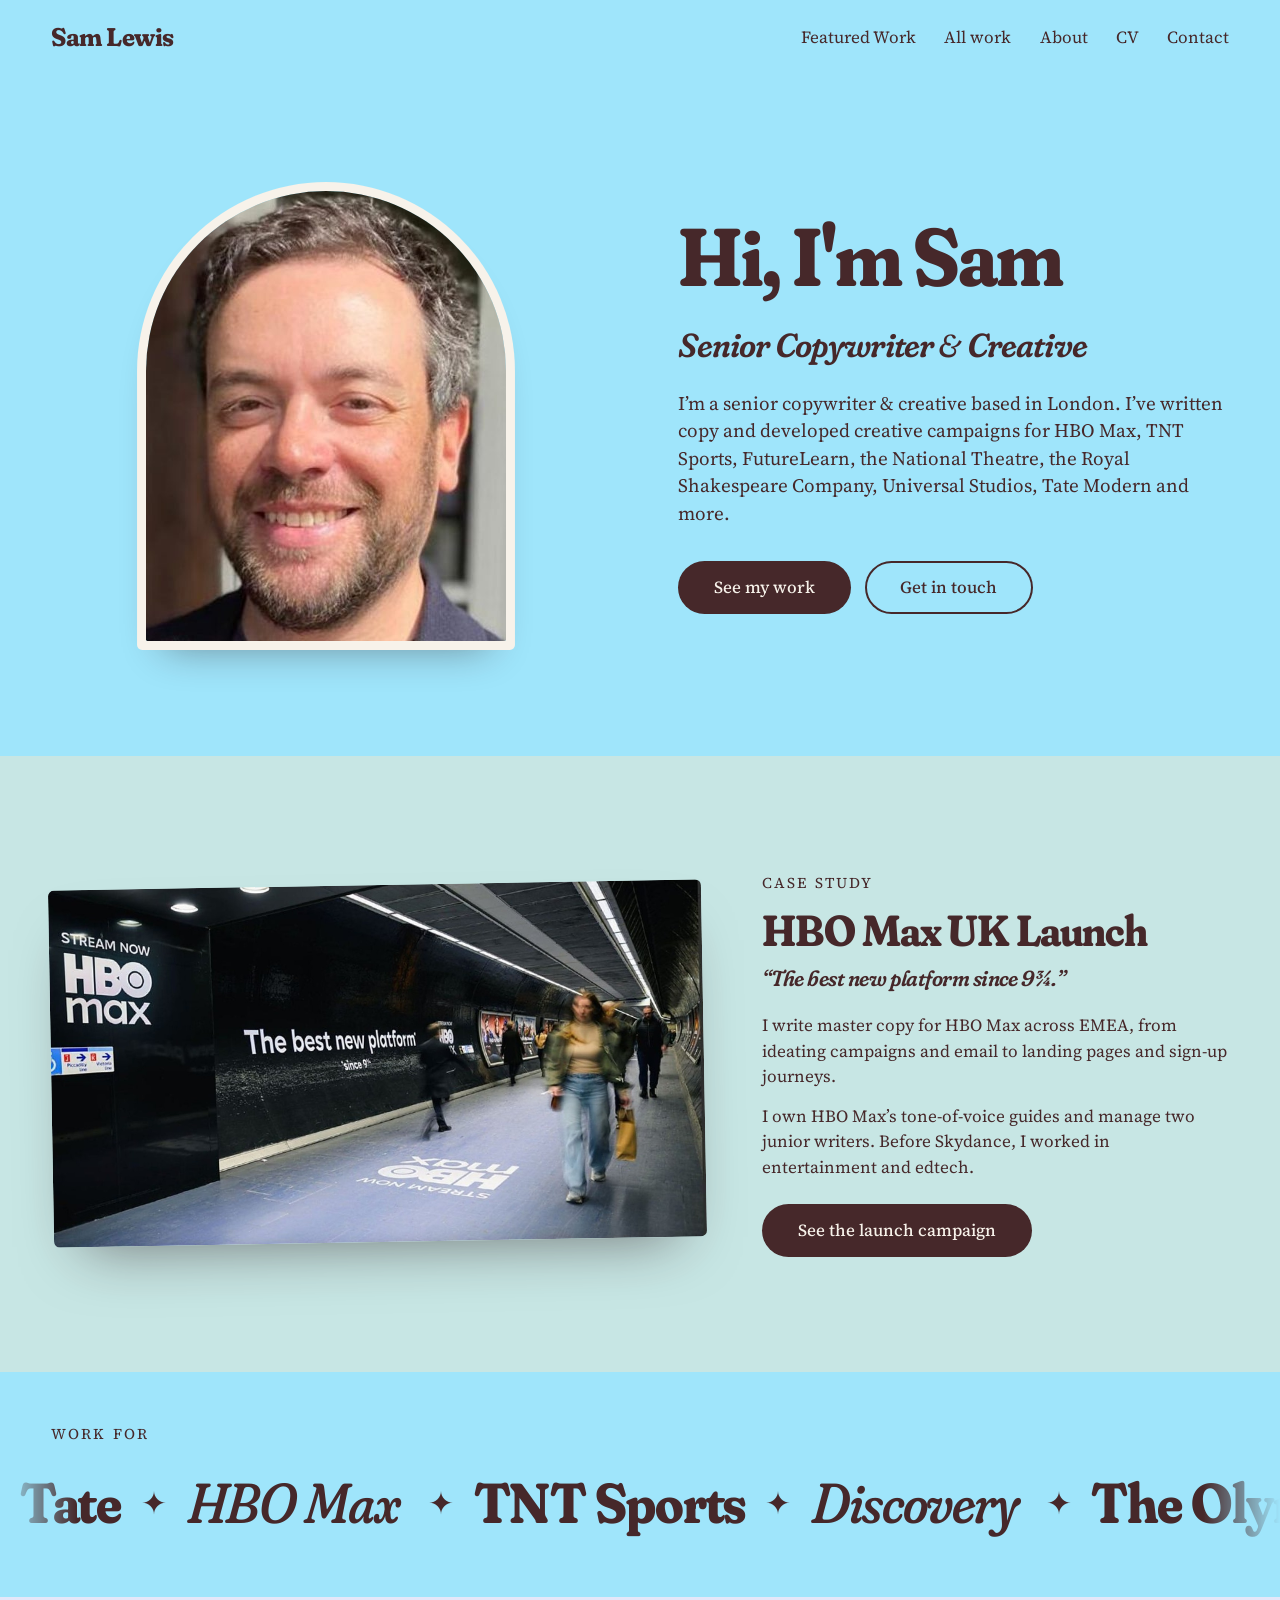
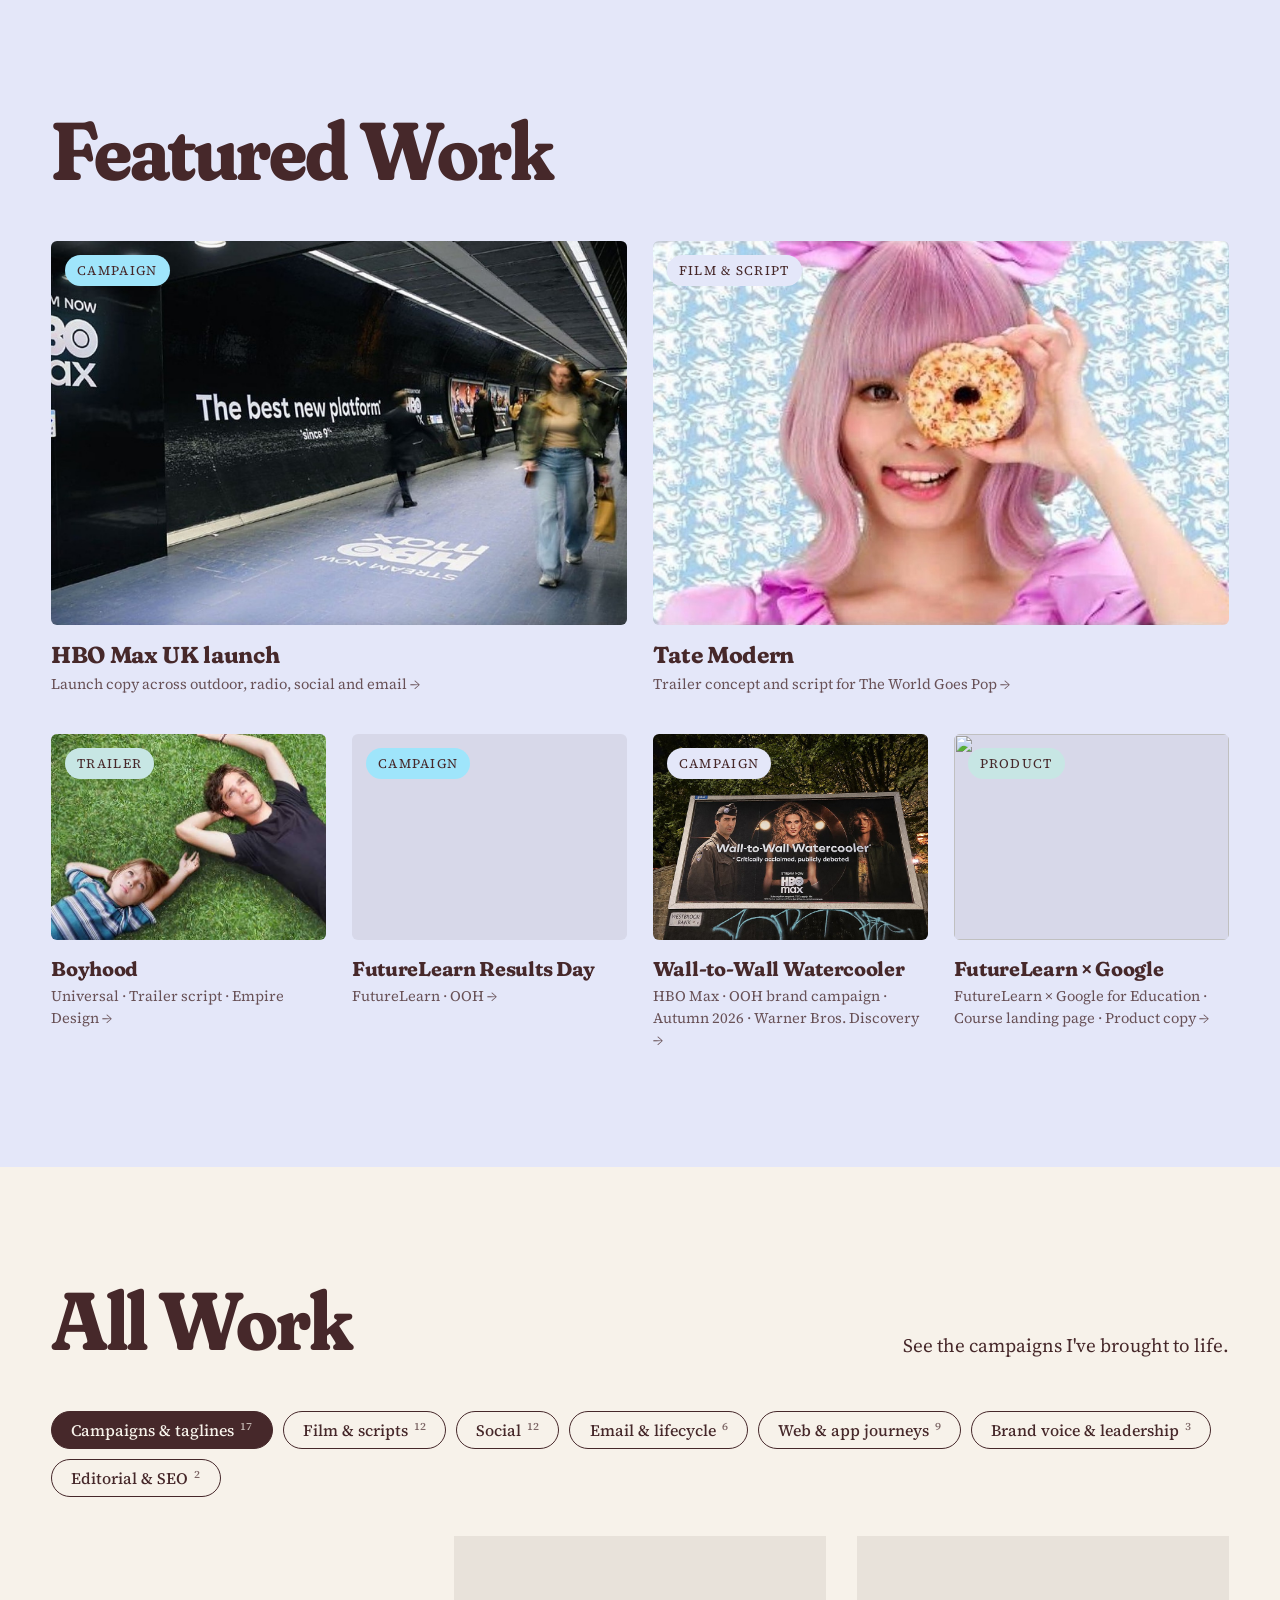
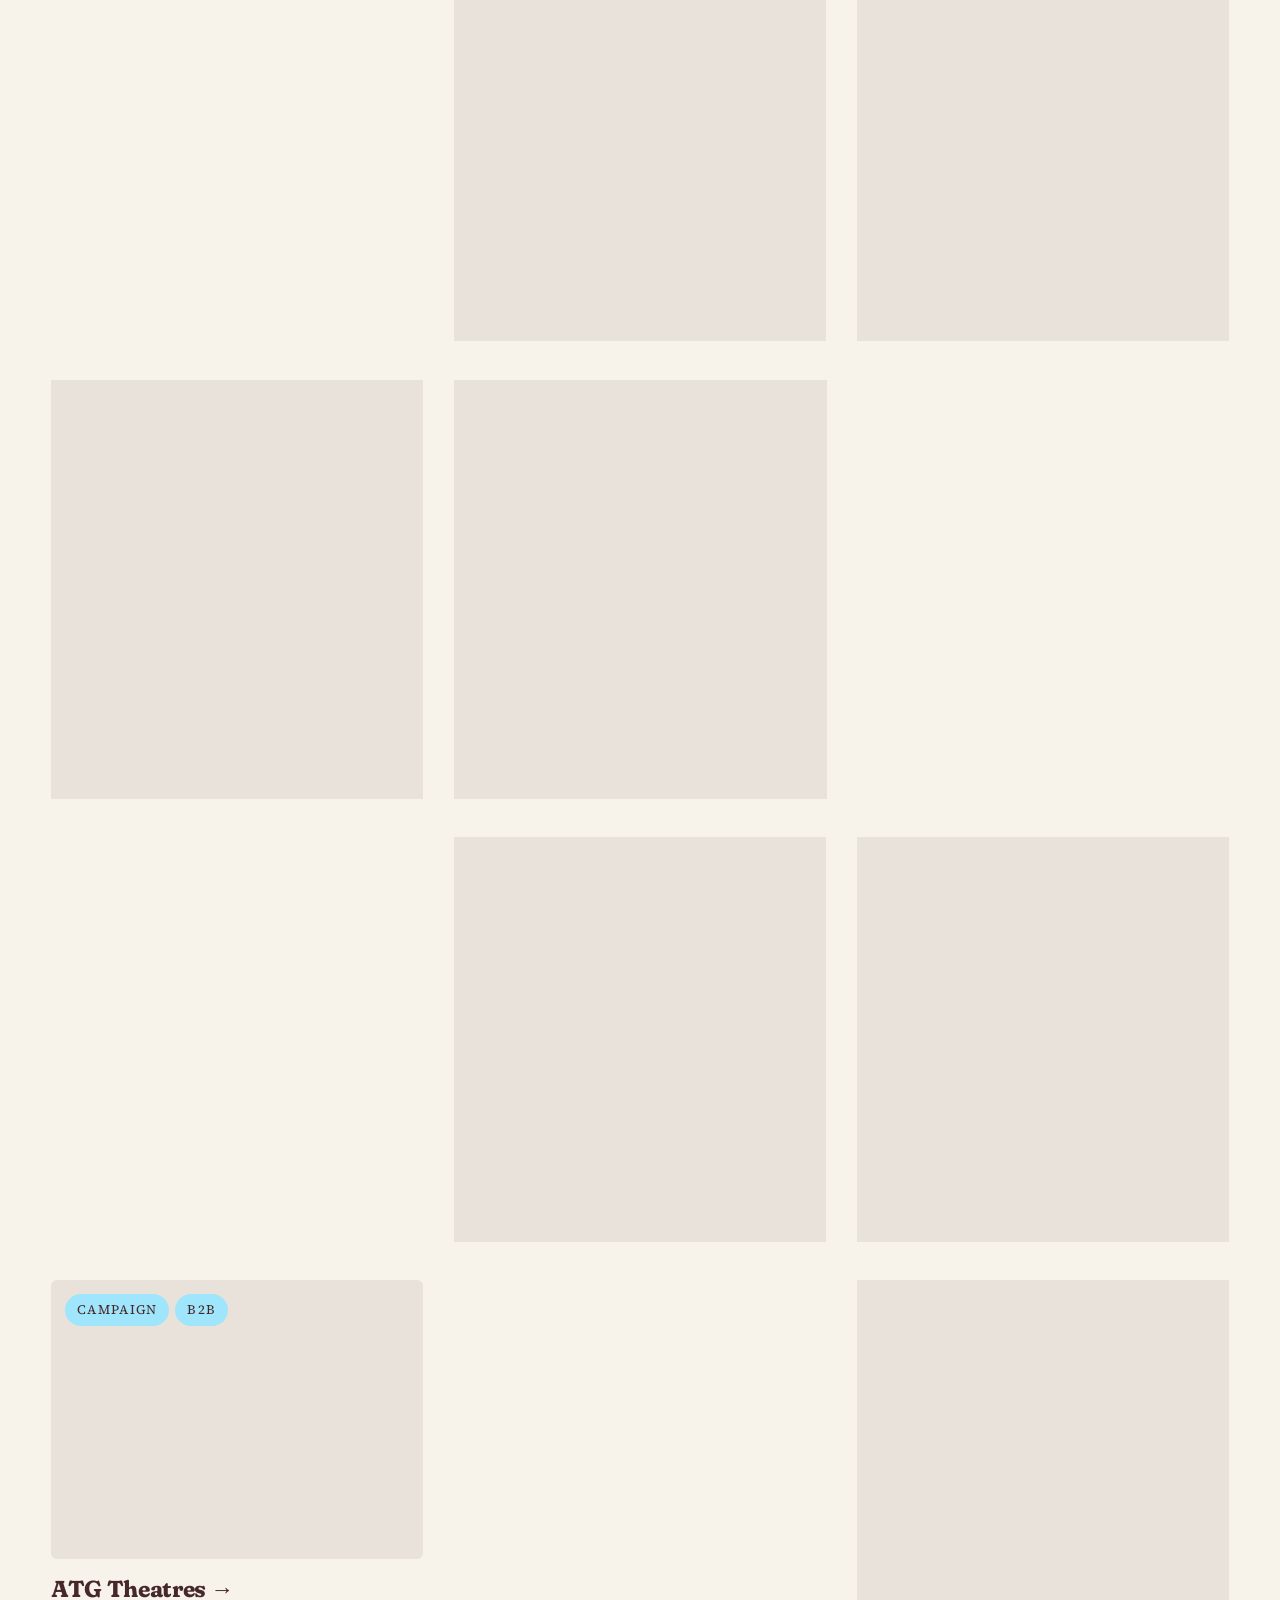
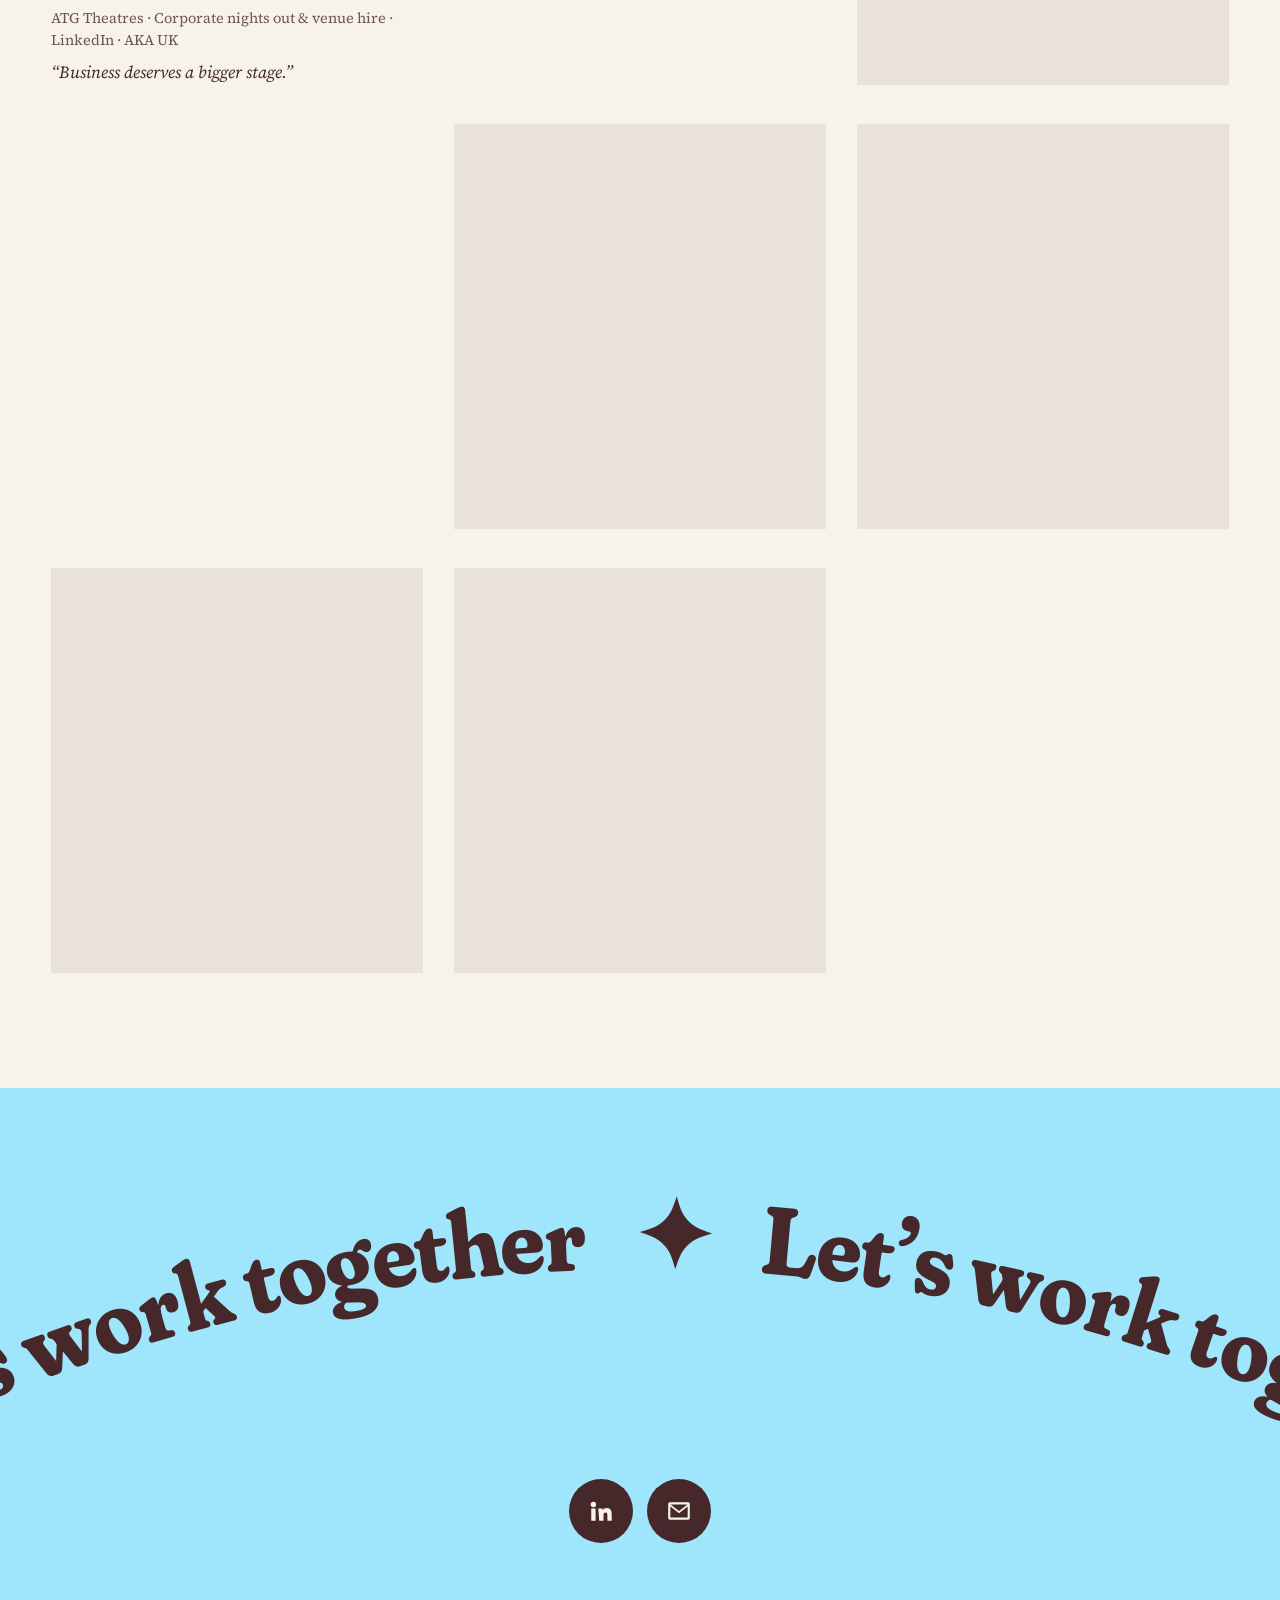
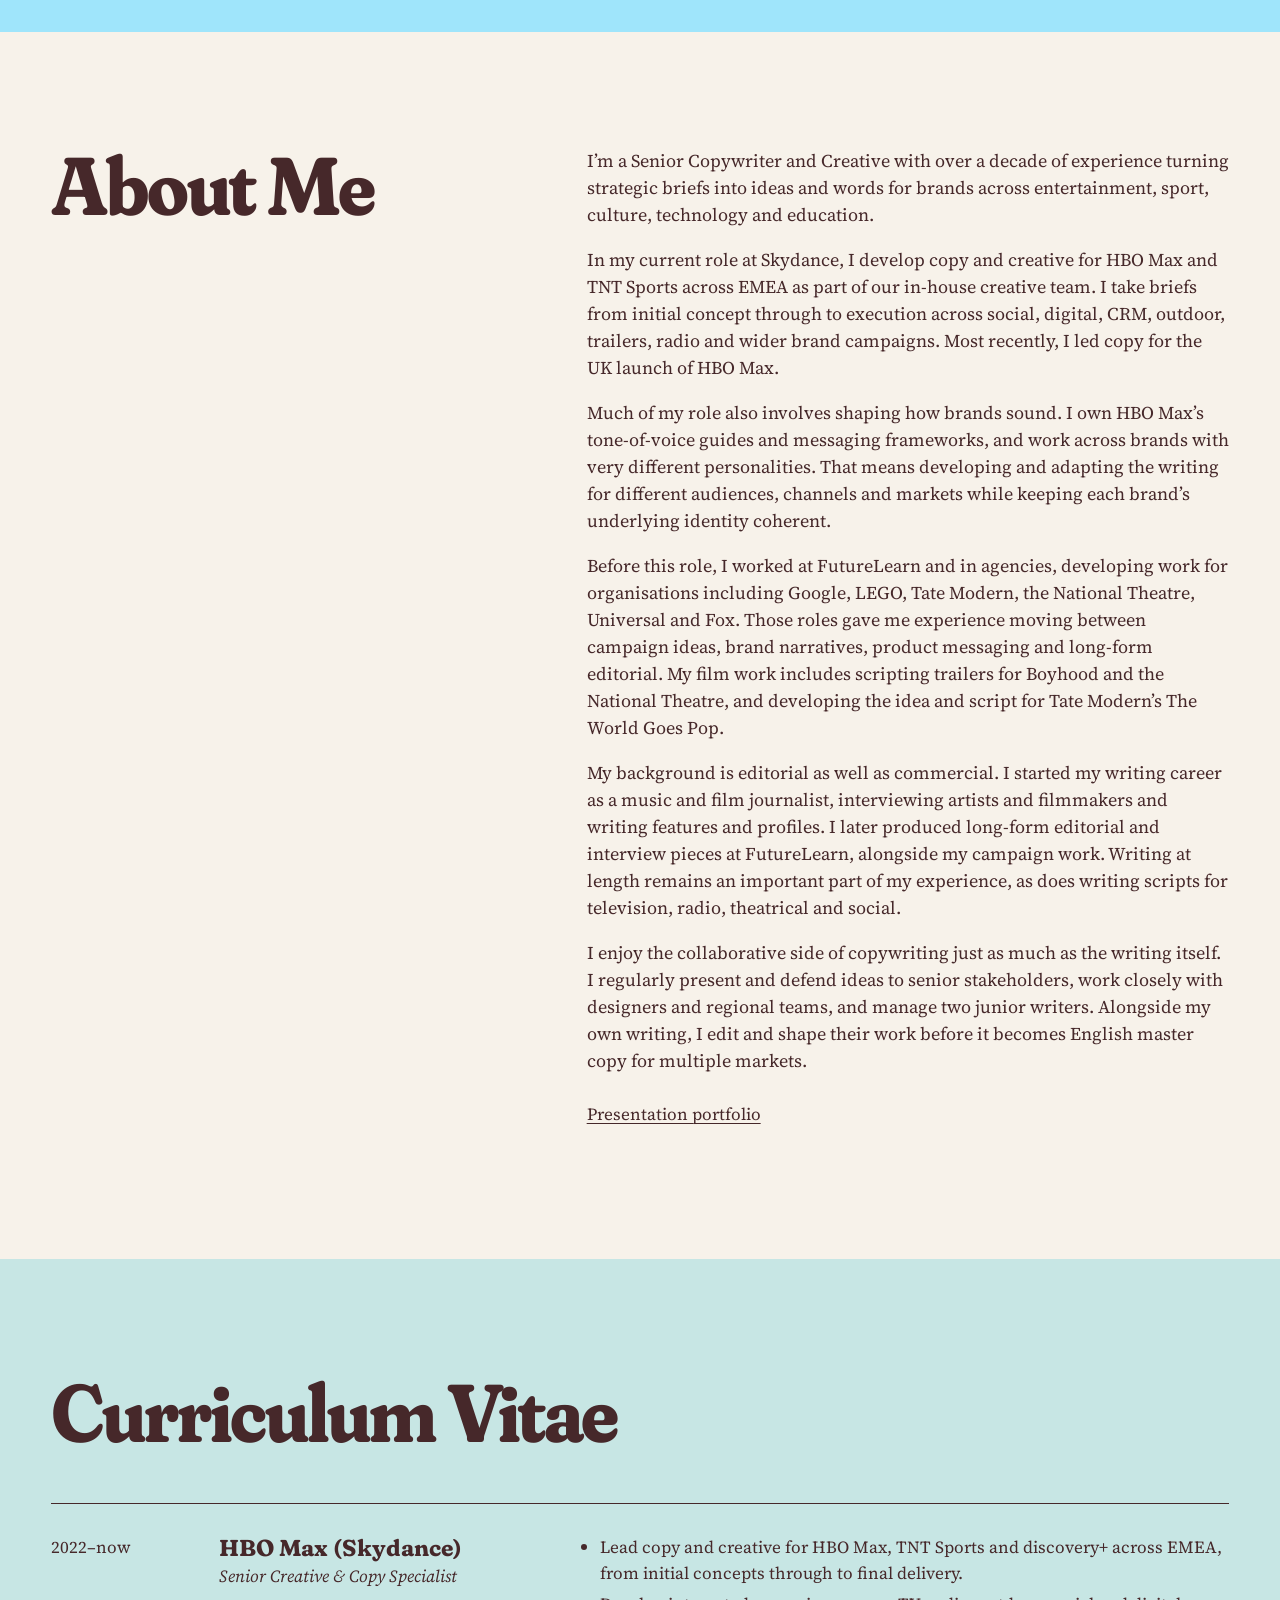
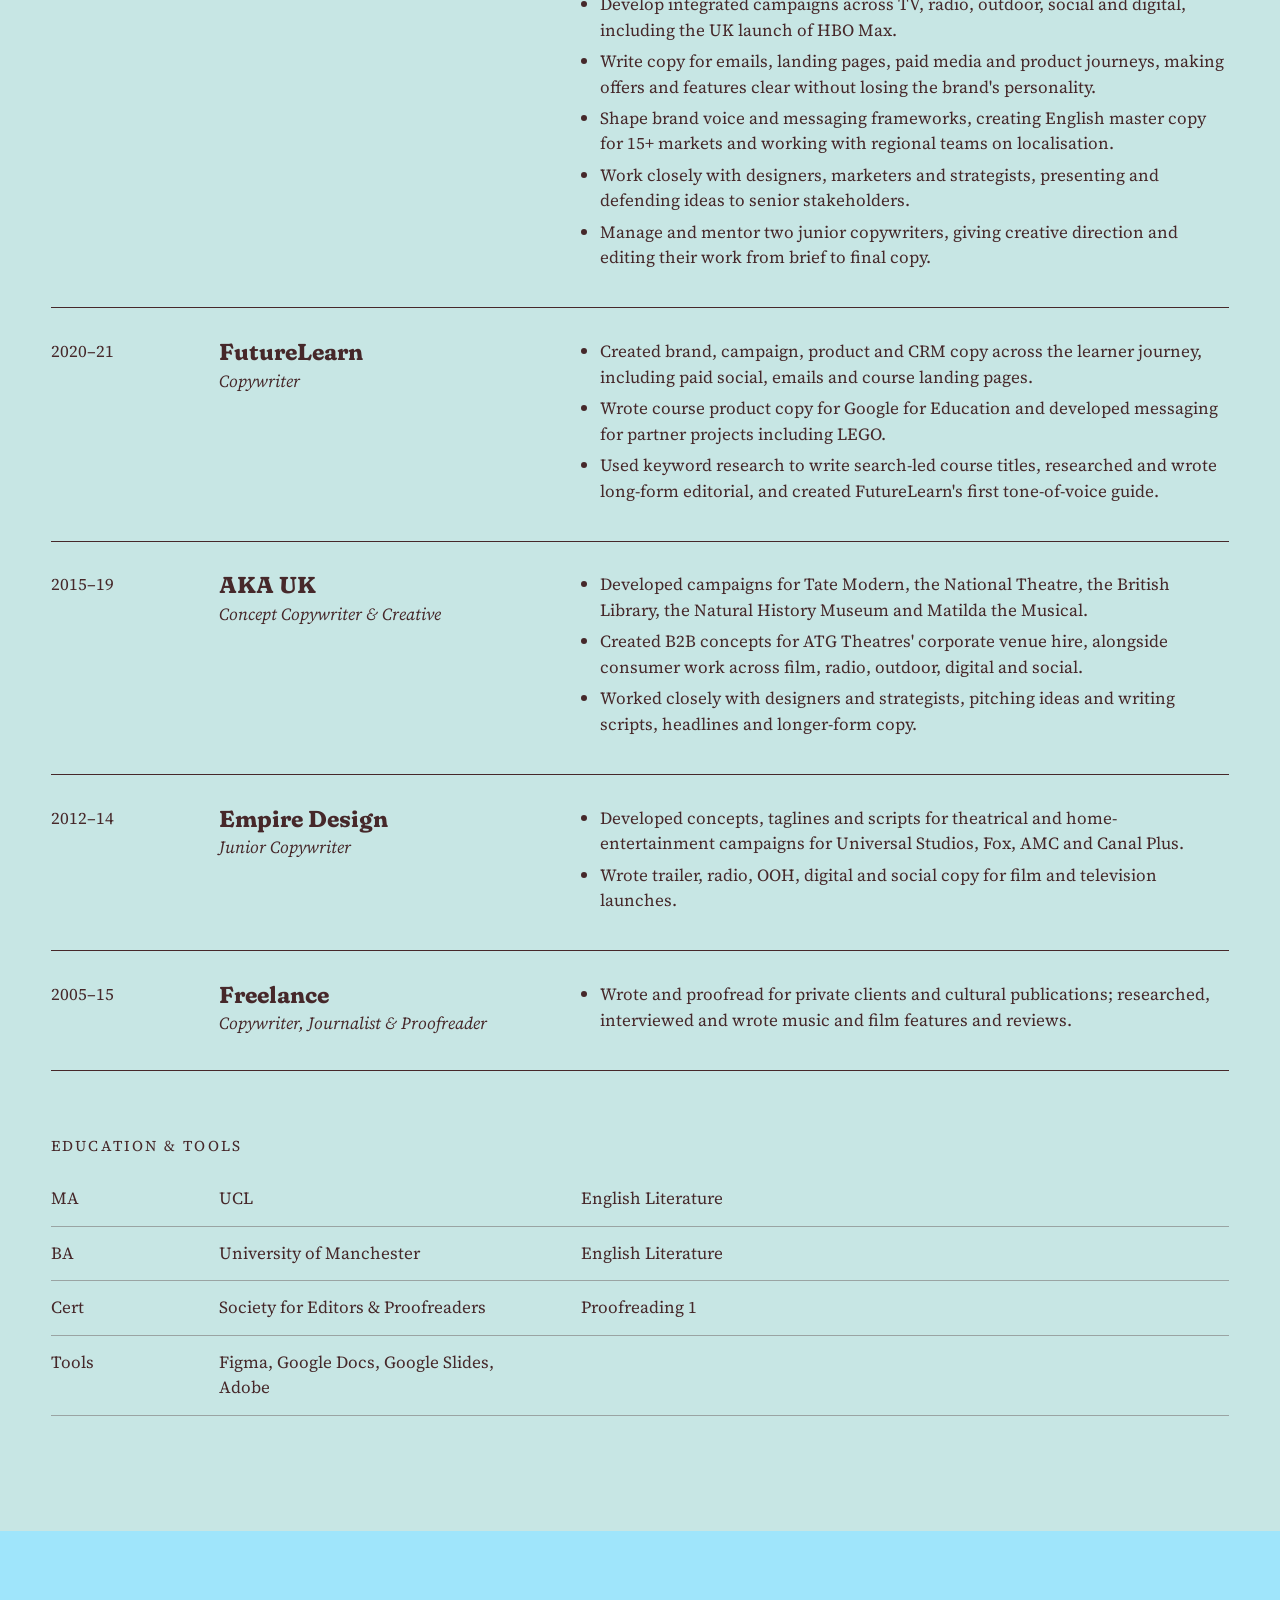
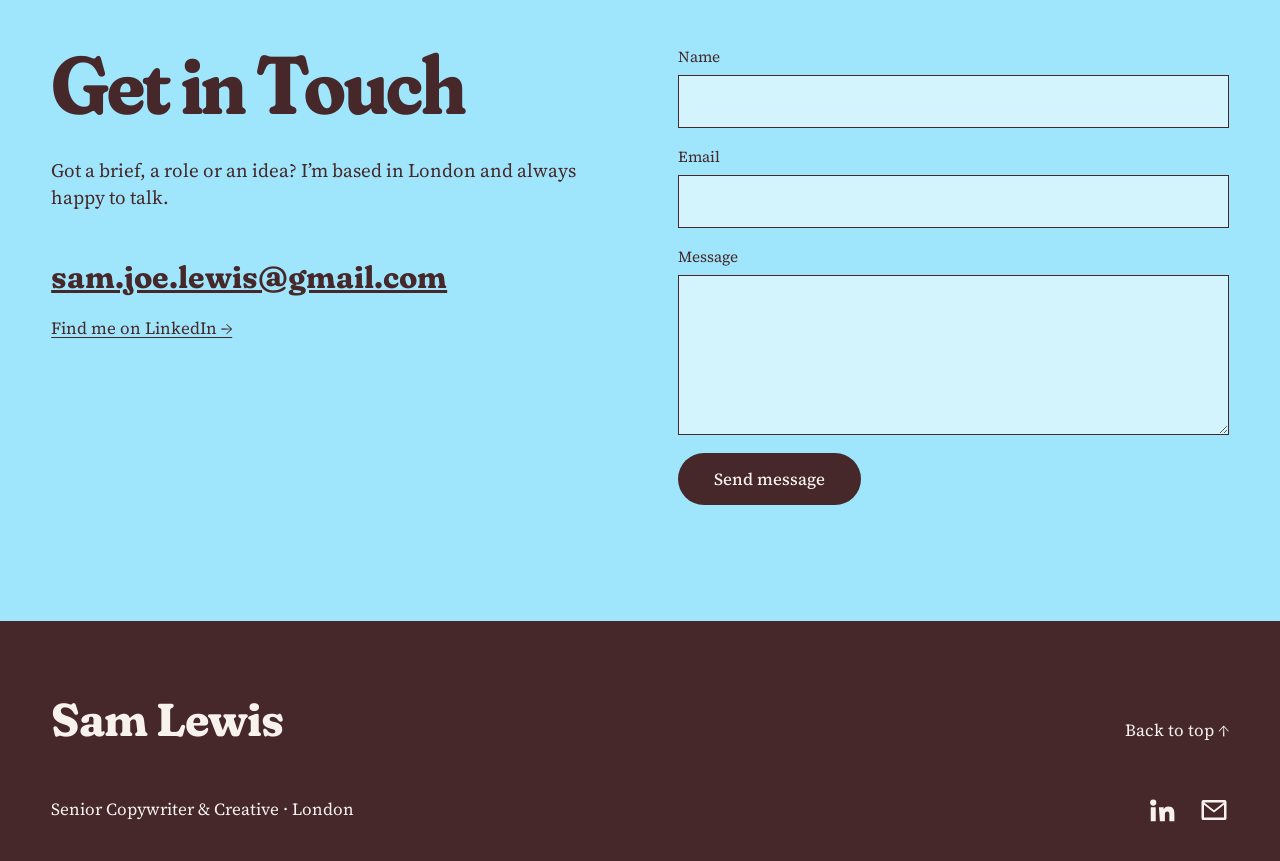
==== commit 75b70f0c: "New favicon: Fraunces S on a sky badge, drawn as a path Co-Authored-By: Claude Opus 5.5 <noreply@ant" ====
--- a/index.html
+++ b/index.html
@@ -12,7 +12,9 @@
 <meta property="og:url" content="https://samlewis.fyi/">
 <meta name="twitter:card" content="summary_large_image">
 <meta name="theme-color" content="#9fe5fb">
-<link rel="icon" href="data:image/svg+xml,%3Csvg xmlns='http://www.w3.org/2000/svg' viewBox='0 0 32 32'%3E%3Crect width='32' height='32' rx='16' fill='%2346282a'/%3E%3Ctext x='16' y='23' font-family='Georgia,serif' font-weight='700' font-size='20' text-anchor='middle' fill='%239fe5fb'%3Es%3C/text%3E%3C/svg%3E">
+<link rel="icon" href="/favicon.svg" type="image/svg+xml">
+<link rel="icon" href="/favicon-32.png" sizes="32x32" type="image/png">
+<link rel="apple-touch-icon" href="/apple-touch-icon.png">
 <link rel="preconnect" href="https://fonts.googleapis.com">
 <link rel="preconnect" href="https://fonts.gstatic.com" crossorigin>
 <link rel="stylesheet" href="https://fonts.googleapis.com/css2?family=Fraunces:ital,opsz,wght,SOFT,WONK@0,9..144,400..800,0..100,0..1;1,9..144,400..800,0..100,0..1&family=Source+Serif+4:ital,opsz,wght@0,8..60,400..600;1,8..60,400..600&display=swap">
--- a/site.css
+++ b/site.css
@@ -15,10 +15,10 @@
   --radius: 999px;
 }
 * { box-sizing: border-box; }
-html { scroll-behavior: smooth; scroll-padding-top: calc(var(--header-h) + 8px); -webkit-text-size-adjust: 100%; }
+html { scroll-behavior: smooth; scroll-padding-top: calc(var(--header-h) - 1px); -webkit-text-size-adjust: 100%; }
 @media (prefers-reduced-motion: reduce) { html { scroll-behavior: auto; } }
 body {
-  margin: 0; color: var(--ink); background: var(--cream);
+  margin: 0; overflow-x: clip; color: var(--ink); background: var(--cream);
   font: 400 clamp(17px, 1.15vw, 20px)/1.5 var(--serif);
   -webkit-font-smoothing: antialiased; text-rendering: optimizeLegibility;
 }
@@ -105,12 +105,12 @@
 /* ---------- split ---------- */
 .split { display: grid; grid-template-columns: minmax(0, 1fr) minmax(0, 1fr); gap: clamp(32px, 6vw, 120px); align-items: center; }
 .split.right .split-media { order: 2; }
-.split-media { margin: 0; aspect-ratio: 3 / 4; overflow: hidden; }
+.split-media { margin: 0 auto; aspect-ratio: 4 / 5; overflow: hidden; width: 100%; max-width: 360px; }
 .split-media img { width: 100%; height: 100%; object-fit: cover; }
 .split .h2 { margin-bottom: .45em; }
-.cols { display: grid; grid-template-columns: repeat(auto-fit, minmax(220px, 1fr)); gap: clamp(20px, 2.5vw, 40px); }
+.cols { display: grid; grid-template-columns: repeat(auto-fit, minmax(min(220px, 100%), 1fr)); gap: clamp(20px, 2.5vw, 40px); }
 .cols p { margin: 0; }
-@media (max-width: 820px) { .split { grid-template-columns: 1fr; } .split.right .split-media { order: 0; } .split-media { aspect-ratio: 4 / 5; } }
+@media (max-width: 820px) { .split { grid-template-columns: 1fr; } .split.right .split-media { order: 0; } .split-media { max-width: 280px; } }
 
 /* ---------- section heads + cards ---------- */
 .shead { display: flex; flex-wrap: wrap; justify-content: space-between; align-items: flex-end; gap: 16px 48px; margin-bottom: clamp(32px, 4vw, 64px); }
@@ -125,20 +125,23 @@
 .card:hover .card-media img { transform: scale(1.045); }
 .card-quote { position: absolute; inset: 0; display: flex; align-items: center; justify-content: center; padding: 10%; text-align: center; background: var(--ink); color: var(--cream);
   font: 700 clamp(24px, 2.2vw, 38px)/1.05 var(--display); font-variation-settings: "SOFT" 100; }
-.tag { position: absolute; left: 14px; top: 14px; z-index: 1; background: var(--cream); color: var(--ink); font-size: 13px; letter-spacing: .1em; text-transform: uppercase; padding: 6px 12px; border-radius: 99px; }
+.tags { position: absolute; left: 14px; top: 14px; right: 14px; z-index: 1; display: flex; flex-wrap: wrap; gap: 6px; pointer-events: none; }
+.tags [data-path] { pointer-events: auto; }
+.tag { background: var(--cream); color: var(--ink); font-size: 13px; letter-spacing: .1em; text-transform: uppercase; padding: 6px 12px; border-radius: 99px; }
 .card-title { display: block; font: 700 clamp(22px, 1.8vw, 30px)/1.08 var(--display); font-variation-settings: "SOFT" 100; letter-spacing: -.015em; margin-bottom: 6px; }
 .card-meta { display: block; font-size: .86em; opacity: .78; }
 .card-q { display: block; font-style: italic; margin-top: 8px; }
 .card .arrow { display: inline-block; transition: transform .25s ease; }
 .card:hover .arrow { transform: translateX(5px); }
 
-/* featured: big first card */
-.feat { display: grid; grid-template-columns: repeat(6, minmax(0, 1fr)); gap: clamp(28px, 3vw, 56px) clamp(20px, 2.4vw, 44px); }
-.feat .card { grid-column: span 2; }
-.feat .card:nth-child(1), .feat .card:nth-child(2) { grid-column: span 3; }
-.feat .card:nth-child(1) .card-media, .feat .card:nth-child(2) .card-media { aspect-ratio: 3 / 2; }
-@media (max-width: 1000px) { .feat .card, .feat .card:nth-child(1), .feat .card:nth-child(2) { grid-column: span 3; } }
-@media (max-width: 600px) { .feat .card, .feat .card:nth-child(n) { grid-column: 1 / -1; } }
+/* featured: two big cards, then four */
+.feat { display: grid; grid-template-columns: repeat(12, minmax(0, 1fr)); gap: clamp(28px, 3vw, 56px) clamp(18px, 2vw, 36px); }
+.feat .card { grid-column: span 3; }
+.feat .card:nth-child(-n+2) { grid-column: span 6; }
+.feat .card:nth-child(-n+2) .card-media { aspect-ratio: 3 / 2; }
+.feat .card:nth-child(n+3) .card-title { font-size: clamp(20px, 1.5vw, 26px); }
+@media (max-width: 1100px) { .feat .card, .feat .card:nth-child(-n+2) { grid-column: span 6; } }
+@media (max-width: 600px) { .feat .card, .feat .card:nth-child(-n+2) { grid-column: 1 / -1; } }
 
 /* ---------- text ---------- */
 .textsec { display: grid; grid-template-columns: minmax(0, 5fr) minmax(0, 7fr); gap: clamp(28px, 6vw, 120px); align-items: start; }
@@ -192,9 +195,11 @@
 .cta .btns { justify-content: center; }
 
 /* ---------- footer ---------- */
-.footer { padding: clamp(56px, 7vw, 110px) 0 40px; }
+.footer { padding: clamp(48px, 6vw, 88px) 0 36px; }
+.footer-top-link { text-decoration: none; font-size: clamp(17px, 1.3vw, 22px); }
+.footer-top-link:hover { text-decoration: underline; text-underline-offset: .2em; }
 .footer-top { display: flex; flex-wrap: wrap; justify-content: space-between; align-items: baseline; gap: 20px 40px; }
-.footer-title, .footer-mail { font: 700 clamp(34px, 4.6vw, 80px)/1 var(--display); font-variation-settings: "SOFT" 100; letter-spacing: -.02em; text-decoration: none; margin: 0; }
+.footer-title, .footer-mail { font: 700 clamp(30px, 3.6vw, 60px)/1 var(--display); font-variation-settings: "SOFT" 100; letter-spacing: -.02em; text-decoration: none; margin: 0; }
 .footer-mail:hover { text-decoration: underline; text-decoration-thickness: 3px; text-underline-offset: .12em; }
 .footer-bottom { display: flex; flex-wrap: wrap; justify-content: space-between; align-items: center; gap: 20px; margin-top: clamp(32px, 4vw, 56px); }
 .footer-icons { display: flex; gap: 22px; }
@@ -222,18 +227,21 @@
 .proj-links { display: flex; flex-direction: column; gap: 10px; margin-top: 1.6em; align-items: flex-start; }
 .proj-side { display: grid; gap: clamp(16px, 2vw, 28px); }
 .proj-side figure { margin: 0; }
-.proj-side img { max-height: 80vh; width: auto; max-width: 100%; }
-.vframe { background: #000; }
-.vframe video { width: 100%; height: auto; max-height: 78vh; margin: 0 auto; }
+.proj-side img { max-height: 80vh; width: auto; height: auto; max-width: 100%; }
+.vframe { background: none; }
+.vframe video { width: auto; max-width: 100%; height: auto; max-height: 78vh; background: #000; border-radius: 6px; }
 .stats { display: grid; grid-template-columns: repeat(auto-fit, minmax(200px, 1fr)); gap: 0; border-top: 1.5px solid var(--ink); margin: 0 0 clamp(40px, 5vw, 80px); }
 .stat { padding: 24px 24px 24px 0; border-bottom: 1.5px solid var(--ink); }
 .stat b { display: block; font: 700 clamp(40px, 4.6vw, 80px)/1 var(--display); font-variation-settings: "SOFT" 100; margin-bottom: 8px; }
 .stats-title { font-size: 15px; letter-spacing: .14em; text-transform: uppercase; margin: 0 0 14px; }
 .stats-note { font-size: .85em; opacity: .75; margin: -56px 0 clamp(40px, 5vw, 80px); padding-top: 14px; }
 .proj-gal { display: grid; gap: clamp(32px, 4vw, 64px); padding-bottom: clamp(48px, 6vw, 96px); }
-.proj-gal .row { display: flex; flex-wrap: wrap; gap: clamp(16px, 2vw, 32px); align-items: flex-start; }
-.proj-gal figure { margin: 0; flex: var(--ar, 1) 1 280px; min-width: 0; }
-.proj-gal img { width: 100%; height: auto; max-height: 86vh; object-fit: contain; object-position: left top; }
+.proj-gal .row { display: flex; gap: clamp(16px, 2vw, 32px); align-items: flex-start; }
+.proj-gal figure { margin: 0; flex: var(--ar, 1) 1 0; min-width: 0; }
+.proj-gal img { width: 100%; height: auto; }
+.proj-gal .row:has(> figure:only-child) figure { flex: 0 1 auto; }
+.proj-gal .row:has(> figure:only-child) img { width: auto; max-width: 100%; max-height: 86vh; }
+@media (max-width: 700px) { .proj-gal .row { flex-direction: column; } .proj-gal figure { flex: none; width: 100%; } }
 .img-head { display: flex; justify-content: space-between; align-items: baseline; gap: 16px; margin-bottom: 14px; }
 .img-head h3 { margin: 0; }
 .img-text { max-width: 40em; margin: 0 0 16px; }
@@ -269,3 +277,159 @@
 /* ---------- 404 ---------- */
 .nf { min-height: calc(100vh - var(--header-h)); display: grid; align-content: center; }
 .nf .h2 { margin-bottom: .3em; }
+
+/* ---------- tabs (all work) ---------- */
+.tabbar { display: flex; flex-wrap: wrap; gap: 10px; margin: 0 0 clamp(28px, 3vw, 48px); }
+.tabbar button { border: 1.5px solid var(--ink); background: transparent; border-radius: 999px; padding: .62em 1.2em; font: 500 clamp(16px, 1.1vw, 19px)/1 var(--serif); cursor: pointer;
+  transition: background .2s ease, color .2s ease, transform .25s cubic-bezier(.3,1.6,.5,1); }
+.tabbar button:hover { transform: translateY(-2px) rotate(-1.5deg); }
+.tabbar button[aria-selected="true"] { background: var(--ink); color: var(--cream); }
+.tabbar sup { font-size: .68em; opacity: .7; margin-left: 2px; }
+.tab-intro { margin: 0 0 clamp(24px, 3vw, 44px); }
+.tabpanel[hidden] { display: none; }
+.tabpanel:not([hidden]) .card { animation: pop .5s cubic-bezier(.2,.9,.3,1.2) both; }
+.tabpanel .card:nth-child(2) { animation-delay: .04s; } .tabpanel .card:nth-child(3) { animation-delay: .08s; }
+.tabpanel .card:nth-child(4) { animation-delay: .12s; } .tabpanel .card:nth-child(5) { animation-delay: .16s; } .tabpanel .card:nth-child(n+6) { animation-delay: .2s; }
+@keyframes pop { from { opacity: 0; transform: translateY(18px) scale(.98); } }
+@media (prefers-reduced-motion: reduce) { .tabpanel .card { animation: none !important; } }
+
+/* ---------- client ticker ---------- */
+.t-ticker { padding: clamp(28px, 4vw, 56px) 0; overflow: hidden; }
+.ticker-label { margin-bottom: 18px; }
+.ticker { overflow: hidden; padding: .1em 0 .25em; -webkit-mask-image: linear-gradient(90deg, transparent, #000 6%, #000 94%, transparent); mask-image: linear-gradient(90deg, transparent, #000 6%, #000 94%, transparent); }
+.ticker-track { display: flex; width: max-content; animation: tick var(--dur, 40s) linear infinite; }
+@media (hover: hover) { .ticker:hover .ticker-track { animation-play-state: paused; } }
+.ticker-run { display: flex; align-items: center; flex: none; }
+.ticker-run span { font: 700 clamp(34px, 4.4vw, 76px)/1.35 var(--display); font-variation-settings: "SOFT" 100, "opsz" 144; letter-spacing: -.02em; white-space: nowrap; padding: 0 .35em; }
+.tk { display: flex; align-items: center; flex: none; font-weight: inherit; }
+.tk:nth-child(2n) span { font-style: italic; font-weight: 500; padding-right: .5em; }
+.ticker-run i { font-style: normal; font-size: clamp(22px, 2.4vw, 40px); display: inline-block; animation: spin 6s linear infinite; }
+@keyframes tick { to { transform: translateX(-50%); } }
+@keyframes spin { to { transform: rotate(360deg); } }
+@media (prefers-reduced-motion: reduce) {
+  .ticker { -webkit-mask-image: none; mask-image: none; padding: 0; }
+  .ticker-track { animation: none; display: block; width: auto; max-width: var(--max); margin: 0 auto; padding: 0 var(--pad); }
+  .ticker-run { display: block; max-width: 46em; font: 600 clamp(19px, 1.6vw, 26px)/1.6 var(--display); font-variation-settings: "SOFT" 100, "opsz" 72; }
+  .ticker-run + .ticker-run { display: none; }
+  .tk { display: inline-block; white-space: nowrap; }
+  .ticker-run span, .tk:nth-child(2n) span { display: inline; font: inherit; font-style: normal; letter-spacing: 0; padding: 0; white-space: nowrap; }
+  .ticker-run i { animation: none; font-size: 0; display: inline-block; }
+  .ticker-run i::after { content: "·"; font-size: clamp(19px, 1.6vw, 26px); padding: 0 .45em; opacity: .5; }
+  .tk:last-child i { display: none; }
+  .ticker-run img { display: inline-block; vertical-align: middle; height: 1.5em; margin: 0 .3em; }
+}
+}
+
+/* ---------- playful details ---------- */
+.card { transition: transform .35s cubic-bezier(.3,1.5,.5,1); }
+.card:hover { transform: translateY(-6px) rotate(-.6deg); }
+.card:nth-child(even):hover { transform: translateY(-6px) rotate(.6deg); }
+.card-media { border-radius: 6px; }
+.tag { background: var(--sky); }
+.bg-sky .tag { background: var(--cream); }
+.card:nth-child(3n+2) .tag { background: var(--lilac); }
+.card:nth-child(3n) .tag { background: var(--mint); }
+.btn { transition: transform .3s cubic-bezier(.3,1.6,.5,1), box-shadow .2s ease; }
+.btn:hover { transform: translateY(-3px) rotate(-1.5deg); }
+.btns .btn:nth-child(2):hover { transform: translateY(-3px) rotate(1.5deg); }
+.split-media { border-radius: 999px 999px 8px 8px; }
+.hero-media { border-radius: 6px; }
+.stat b { transition: transform .3s cubic-bezier(.3,1.6,.5,1); display: block; width: max-content; }
+.stat:hover b { transform: rotate(-3deg) scale(1.04); }
+::selection { background: var(--ink); color: var(--sky); }
+
+@media (max-width: 700px) {
+  .tabbar { flex-wrap: nowrap; overflow-x: auto; margin-left: calc(var(--pad) * -1); margin-right: calc(var(--pad) * -1); padding: 4px var(--pad) 8px; scrollbar-width: none; }
+  .tabbar::-webkit-scrollbar { display: none; }
+  .tabbar button { flex: none; }
+}
+.ticker-run img { height: clamp(34px, 3.6vw, 60px); width: auto; max-width: clamp(120px, 14vw, 240px); object-fit: contain; margin: 0 clamp(14px, 1.6vw, 28px); flex: none; }
+.ticker.mono img { filter: brightness(0); opacity: .82; }
+
+/* ---------- free blocks ---------- */
+.blocks { display: flex; flex-direction: column; gap: clamp(20px, 2.4vw, 36px); margin-top: clamp(32px, 4vw, 56px); }
+.t-custom .blocks { margin-top: 0; }
+.blocks:empty { display: none; }
+.blk { width: 100%; }
+.blk.w-narrow { max-width: 38em; }
+.blk.w-wide { max-width: 72em; }
+.blk.a-center { margin-left: auto; margin-right: auto; text-align: center; }
+.blk.a-right { margin-left: auto; text-align: right; }
+.blk.a-center .lede, .blk.a-center .prose { margin-left: auto; margin-right: auto; }
+.blk.a-right .lede { margin-left: auto; }
+.blk figure { margin: 0; }
+.blk.a-center img { margin: 0 auto; }
+.blk.a-right img { margin-left: auto; }
+.blk .bigquote { margin: 0; max-width: none; }
+.blk.a-left .bigquote, .blk.a-left .bigquote-by { text-align: left; }
+.blk.a-right .bigquote, .blk.a-right .bigquote-by { text-align: right; }
+.blk .lede { max-width: 40em; }
+.spacer { height: clamp(24px, 5vw, 80px); }
+.blk img { height: auto; }
+.split-sub { margin: -.15em 0 .8em; font-weight: 600; font-style: italic; font-variation-settings: "SOFT" 100, "WONK" 1, "opsz" 72; }
+.t-hero .hero-media:first-child { margin-top: clamp(16px, 2vw, 32px); }
+
+/* ---------- showcase (one piece of work, uncropped, with its line) ---------- */
+.feature { display: grid; grid-template-columns: minmax(0, 7fr) minmax(0, 5fr); gap: clamp(28px, 4.5vw, 80px); align-items: center; }
+.feature.right .feature-media { order: 2; }
+.feature-media { margin: 0; }
+.feature-media img { width: 100%; height: auto; border-radius: 6px; box-shadow: 0 30px 60px -30px rgba(40,20,22,.55); transform: rotate(-1deg); transition: transform .5s cubic-bezier(.3,1.5,.5,1); }
+.feature-media img:hover { transform: rotate(0) scale(1.01); }
+.feature.right .feature-media img { transform: rotate(1deg); }
+.feature-title { font-size: clamp(34px, 3.4vw, 60px); line-height: 1; margin: 0 0 .3em; }
+.feature-line { font-size: clamp(21px, 1.7vw, 30px); line-height: 1.2; margin: 0 0 1em; font-weight: 600; font-style: italic; font-variation-settings: "SOFT" 100, "WONK" 1, "opsz" 72; }
+.feature-text { font-size: clamp(17px, 1.2vw, 20px); }
+.feature-text p { margin: 0 0 .8em; }
+.feature .btns { margin-top: 1.4em; }
+@media (max-width: 820px) { .feature { grid-template-columns: 1fr; } .feature.right .feature-media { order: 0; } .feature-media img { transform: none; } }
+
+/* phones: a pair of buttons sits side by side */
+@media (max-width: 600px) {
+  .btns { gap: 10px; }
+  .btns .btn { padding: .95em 1.1em; font-size: 16px; white-space: nowrap; }
+  .btns:has(> .btn:nth-child(2):last-child) { flex-wrap: nowrap; }
+  .btns:has(> .btn:nth-child(2):last-child) > .btn { flex: 1 1 0; min-width: 0; }
+}
+
+/* picture-frame around the split photo: a cream mount with a thin dark edge */
+.split-media { box-shadow: 0 0 0 clamp(6px, .7vw, 10px) var(--cream), 0 24px 40px -18px rgba(40,20,22,.45); }
+.embed { position: relative; aspect-ratio: 16 / 9; background: #000; border-radius: 6px; overflow: hidden; }
+.embed iframe { position: absolute; inset: 0; width: 100%; height: 100%; border: 0; }
+
+/* rich text formatting */
+.sz-s { font-size: .8em; } .sz-l { font-size: 1.3em; line-height: 1.25; } .sz-xl { font-size: 1.7em; line-height: 1.15; } .sz-xxl { font-size: 2.3em; line-height: 1.05; }
+.ff-d { font-family: var(--display); font-weight: 700; font-variation-settings: "SOFT" 100, "opsz" 72; letter-spacing: -.01em; }
+.ff-b { font-family: var(--serif); font-weight: 400; }
+.hl { background: linear-gradient(transparent 52%, var(--sky) 52%, var(--sky) 92%, transparent 92%); padding: 0 .08em; }
+.bg-sky .hl { background: linear-gradient(transparent 52%, var(--cream) 52%, var(--cream) 92%, transparent 92%); }
+.prose a, .lede a, [data-path] a { text-decoration: underline; text-underline-offset: .18em; text-decoration-thickness: 1px; }
+
+/* classic ampersand inside headline type */
+.amp { font-family: var(--serif); font-style: inherit; font-weight: 600; font-variation-settings: normal; letter-spacing: 0; }
+
+/* case-study chapters */
+.chap { padding: clamp(64px, 8vw, 130px) 0; overflow: hidden; }
+.chap-in { display: grid; grid-template-columns: 5fr 7fr; gap: clamp(36px, 6vw, 96px); align-items: center; }
+.chap:nth-of-type(even) .chap-in { grid-template-columns: 7fr 5fr; }
+.chap:nth-of-type(even) .chap-txt { order: 2; }
+.chap-n { display: block; font: 700 clamp(72px, 9vw, 150px)/.9 var(--display); font-variation-settings: "SOFT" 100; color: transparent; -webkit-text-stroke: 1.5px var(--ink); margin-bottom: .12em; }
+.chap-h { font-size: clamp(30px, 3.4vw, 52px); line-height: 1.05; margin: 0 0 .5em; }
+.chap-p { font-size: clamp(17px, 1.3vw, 20px); max-width: 30em; margin: 0; }
+.chap-fig { margin: 0; position: relative; justify-self: center; width: fit-content; max-width: 100%; transform: rotate(-2deg); transition: transform .45s cubic-bezier(.3,1.6,.5,1); }
+.chap:nth-of-type(even) .chap-fig { transform: rotate(2deg); }
+.chap-fig:hover { transform: rotate(0) scale(1.02); }
+.chap-fig img { display: block; width: auto; max-width: 100%; height: auto; max-height: 76vh; border-radius: 3px; box-shadow: 0 0 0 clamp(6px, .7vw, 10px) var(--cream), 0 28px 44px -20px rgba(40,20,22,.5); }
+.chap-fig figcaption { position: absolute; left: clamp(14px, 2vw, 28px); bottom: calc(-1 * clamp(16px, 1.6vw, 22px)); background: var(--cream); border: 1.5px solid var(--ink); border-radius: 99px; padding: 6px 14px; font-size: 13px; letter-spacing: .08em; text-transform: uppercase; transform: rotate(3deg); max-width: calc(100% - 28px); }
+.chap:nth-of-type(even) .chap-fig figcaption { left: auto; right: clamp(14px, 2vw, 28px); transform: rotate(-3deg); }
+.chap-result { padding-top: clamp(56px, 7vw, 110px); }
+.chap-result .stats-title { font: 700 clamp(30px, 3.4vw, 52px)/1.05 var(--display); letter-spacing: 0; text-transform: none; margin-bottom: .6em; }
+@media (max-width: 820px) {
+  .chap-in, .chap:nth-of-type(even) .chap-in { grid-template-columns: 1fr; }
+  .chap:nth-of-type(even) .chap-txt { order: 0; }
+  .chap-fig img { max-height: 70vh; }
+}
+@media (prefers-reduced-motion: reduce) { .chap-fig, .chap:nth-of-type(even) .chap-fig { transition: none; } }
+.chap-result .stat span { display: block; font-size: clamp(16px, 1.2vw, 19px); max-width: 16em; }
+.chap-result .stat b { font-size: clamp(52px, 6vw, 104px); }
+.chap-result .stat b { width: auto; font-size: clamp(48px, 5vw, 88px); overflow-wrap: anywhere; }
+.chap-result .stat { padding-right: clamp(16px, 2vw, 32px); }
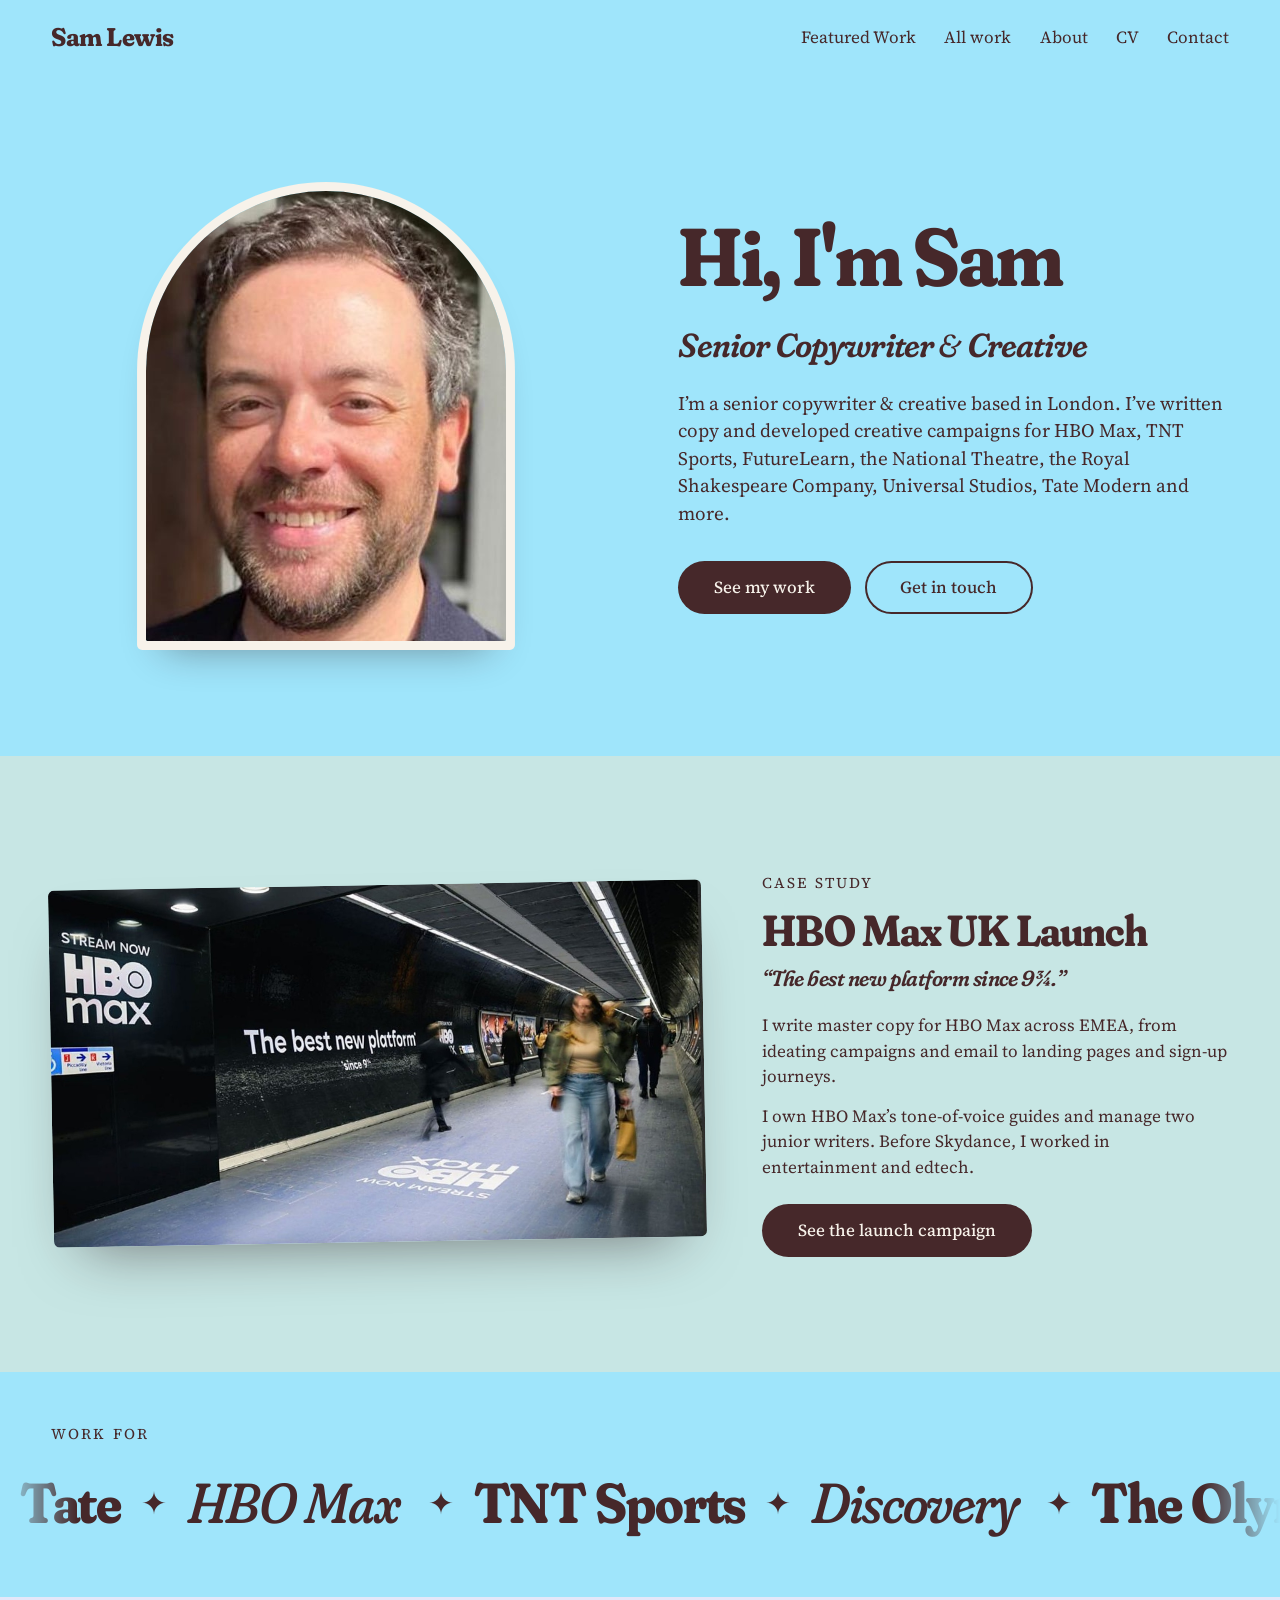
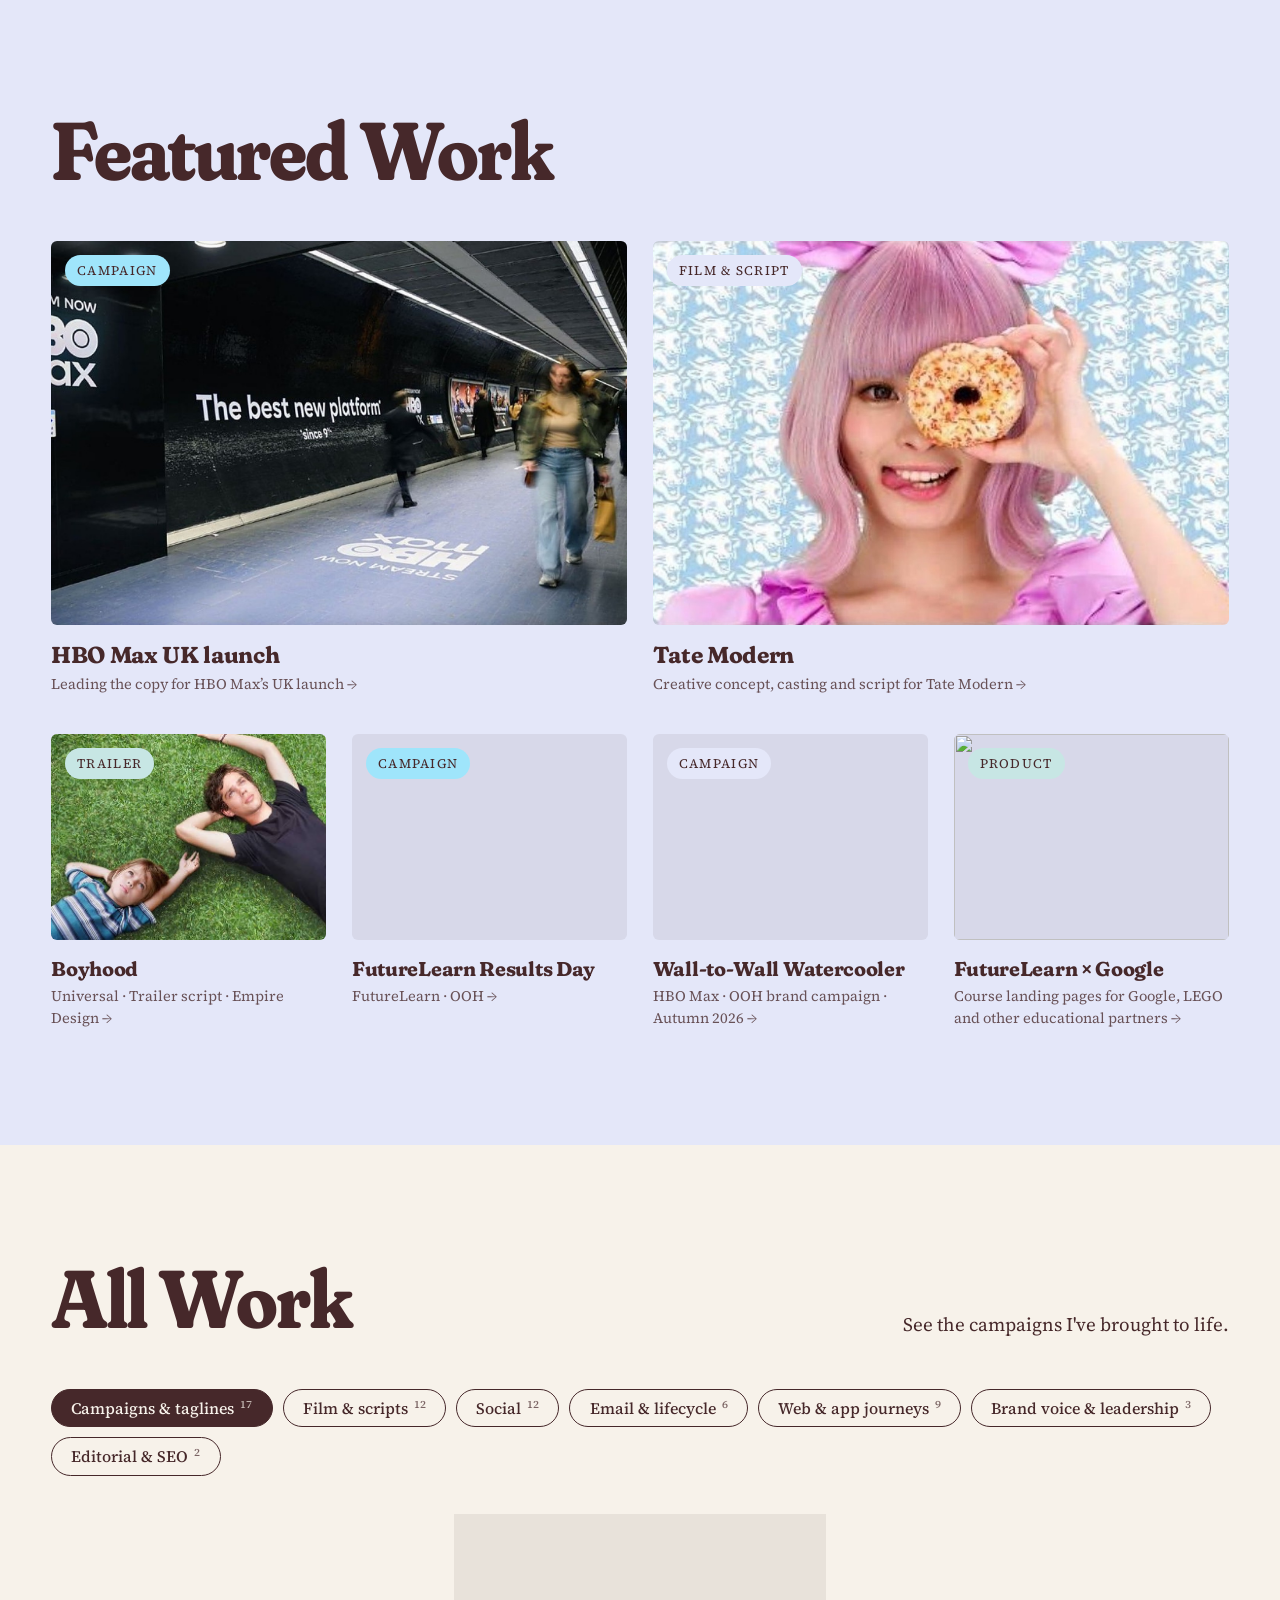
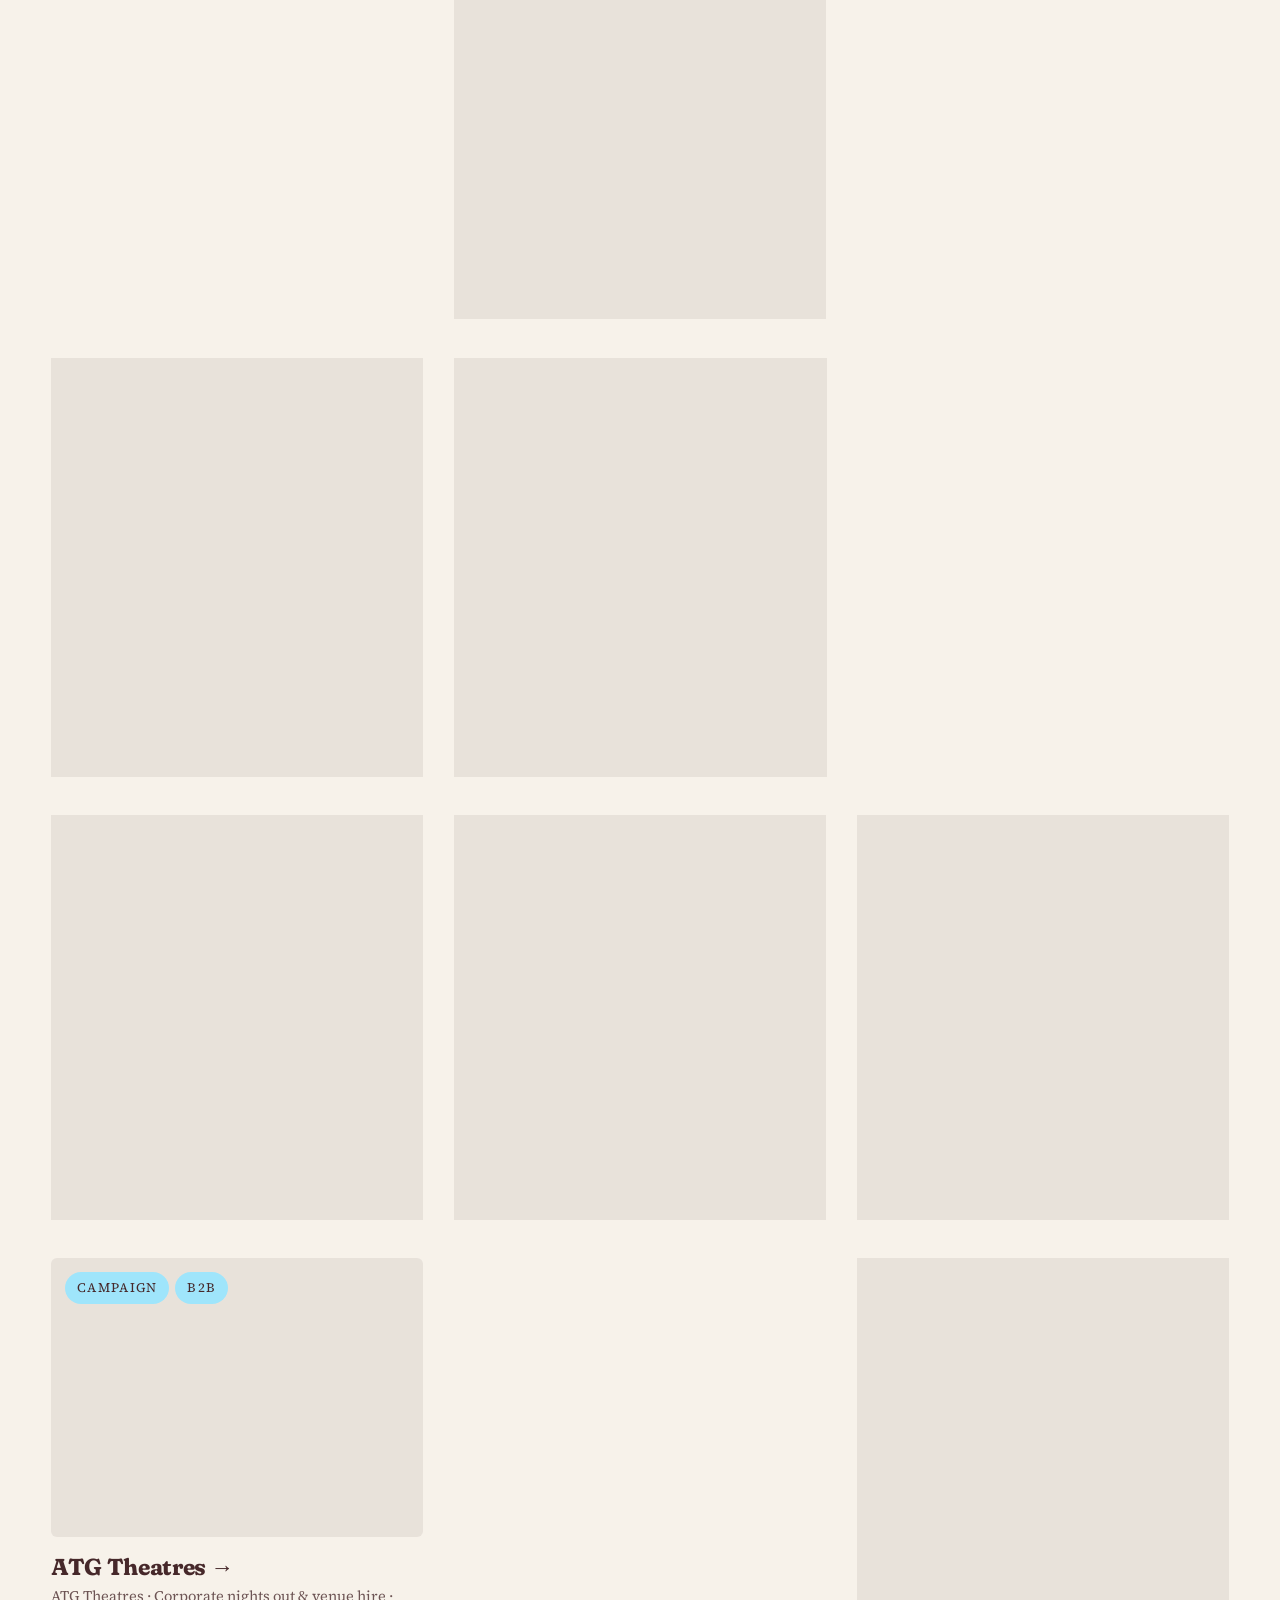
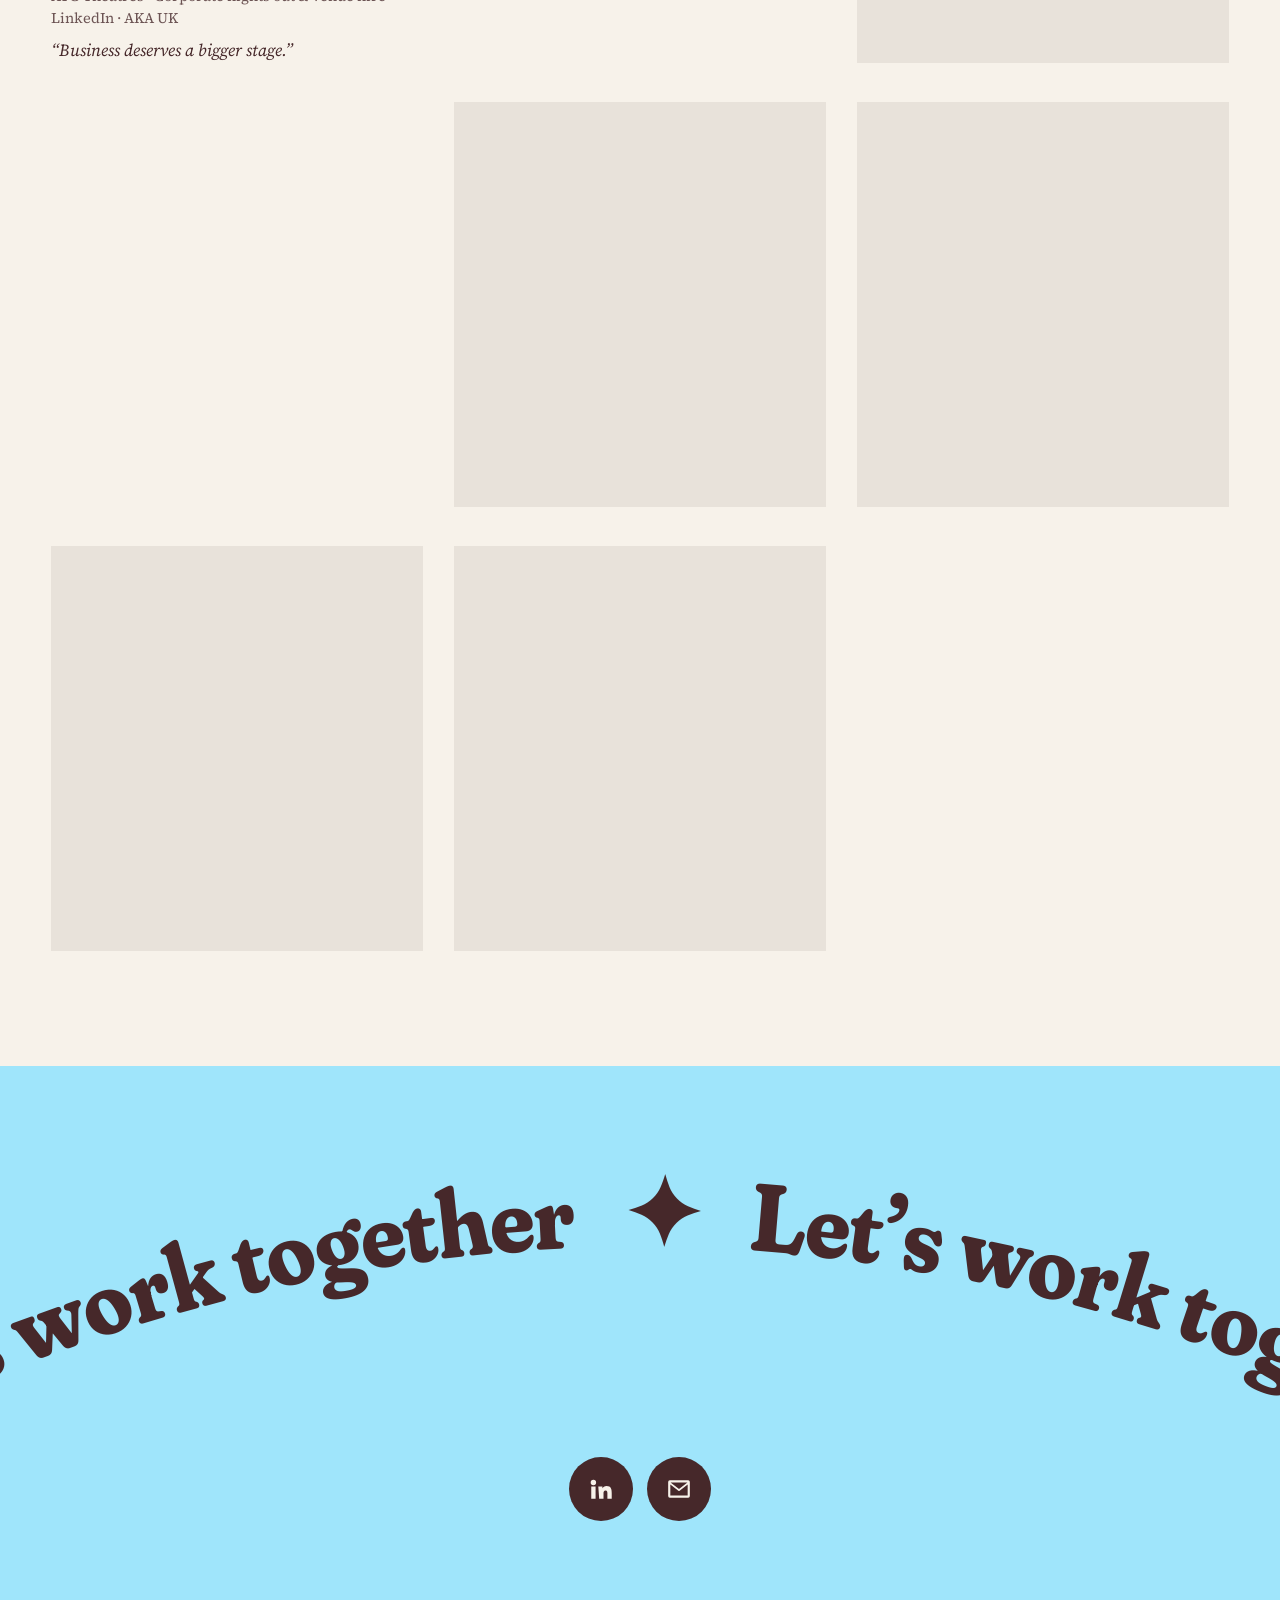
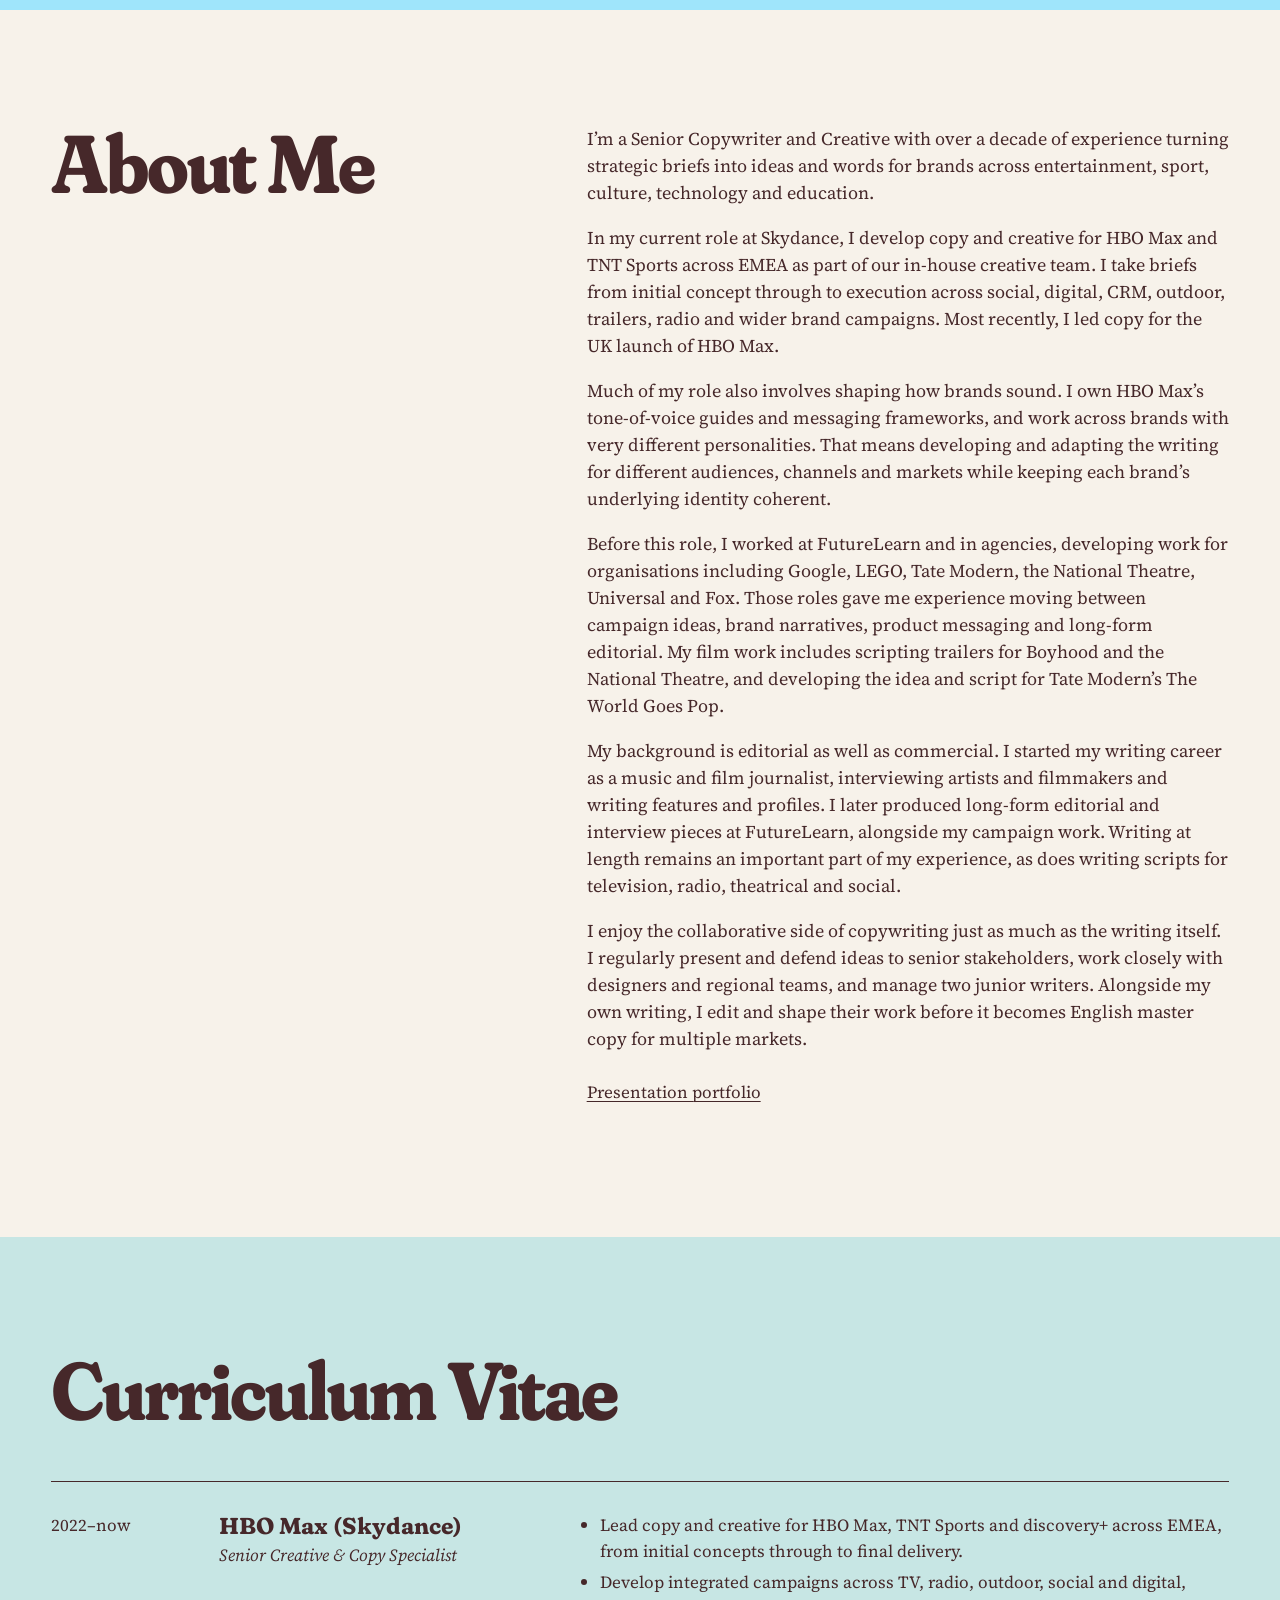
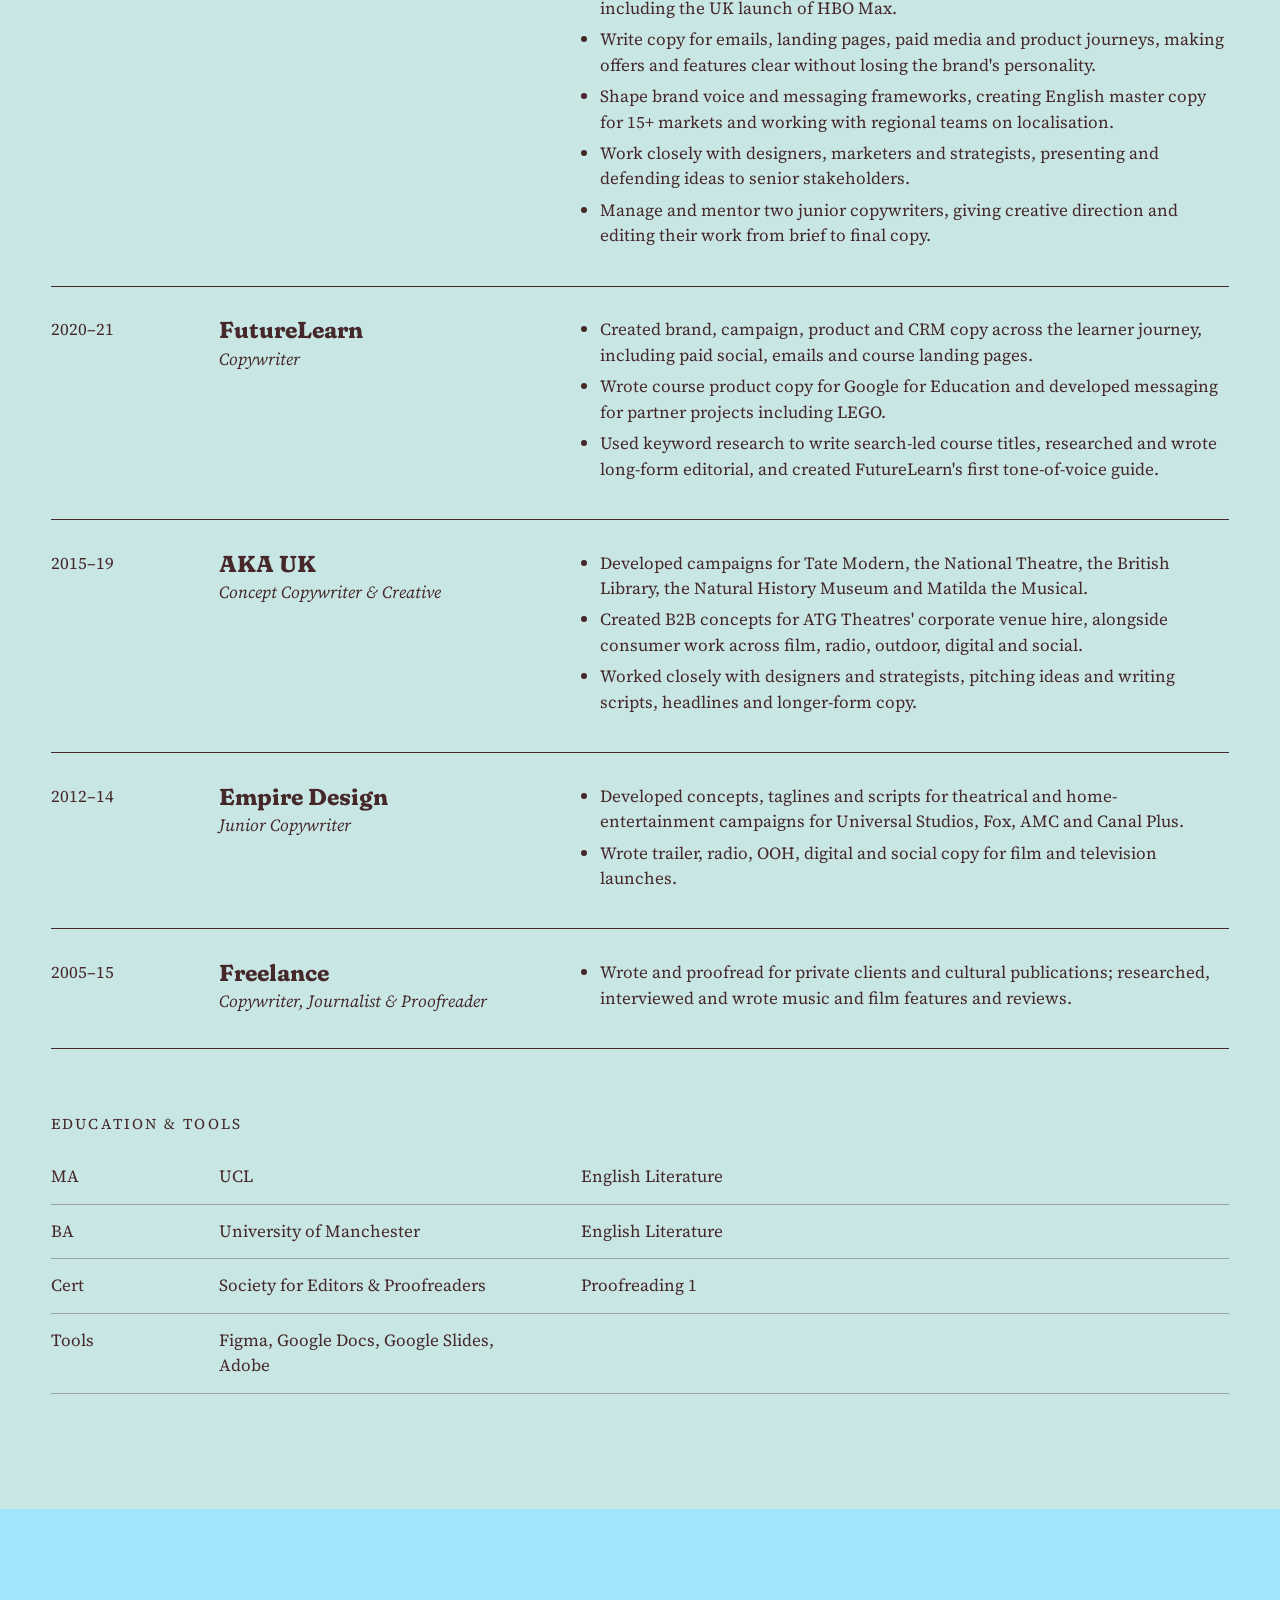
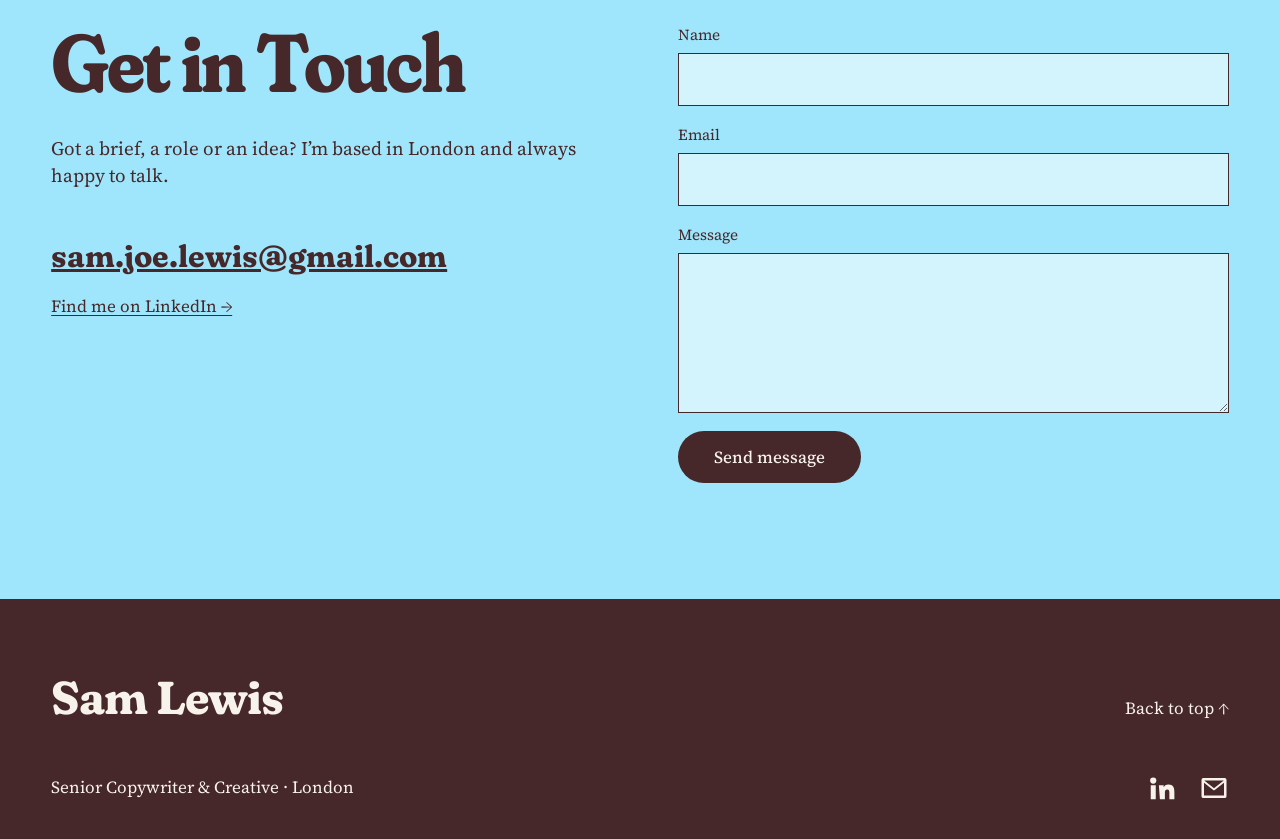
==== commit dc2ba78e: "Visitor counter (GoatCounter) on the site, Visitors panel in the editor Co-Authored-By: Claude Opus " ====
--- a/index.html
+++ b/index.html
@@ -20,6 +20,10 @@
 <link rel="stylesheet" href="https://fonts.googleapis.com/css2?family=Fraunces:ital,opsz,wght,SOFT,WONK@0,9..144,400..800,0..100,0..1;1,9..144,400..800,0..100,0..1&family=Source+Serif+4:ital,opsz,wght@0,8..60,400..600;1,8..60,400..600&display=swap">
 <link rel="stylesheet" href="site.css">
 <link rel="preload" href="content.json" as="fetch" crossorigin>
+<script>
+/* Visitor counter (GoatCounter: no cookies, no personal data). Off in the editor preview. */
+if (!/[?&]edit=1/.test(location.search)) { var gc = document.createElement("script"); gc.async = true; gc.src = "https://gc.zgo.at/count.js"; gc.setAttribute("data-goatcounter", "https://samlewis.goatcounter.com/count"); document.head.appendChild(gc); }
+</script>
 </head>
 <body>
 <a class="skip" href="#main">Skip to content</a>
--- a/site.css
+++ b/site.css
@@ -433,3 +433,32 @@
 .chap-result .stat b { font-size: clamp(52px, 6vw, 104px); }
 .chap-result .stat b { width: auto; font-size: clamp(48px, 5vw, 88px); overflow-wrap: anywhere; }
 .chap-result .stat { padding-right: clamp(16px, 2vw, 32px); }
+
+/* ---------- playful extras 2 ---------- */
+::selection { background: var(--sky); color: var(--ink); }
+.bg-sky ::selection, .bg-sky::selection { background: var(--ink); color: var(--sky); }
+.card { transition: transform .4s cubic-bezier(.3,1.6,.5,1); }
+.card:hover { transform: translateY(-8px) rotate(-1.2deg); }
+.card:nth-child(even):hover { transform: translateY(-8px) rotate(1.2deg); }
+.stat b { font-variant-numeric: tabular-nums; }
+/* sticker captions on project pages */
+.proj-gal figure, .proj-side figure { position: relative; }
+.proj-gal figure figcaption, .proj-side figure figcaption {
+  position: relative; z-index: 1; display: inline-block; width: auto; max-width: calc(100% - 28px);
+  margin: -15px 0 0 14px; background: var(--cream); border: 1.5px solid var(--ink); border-radius: 16px;
+  padding: 5px 13px; font-size: 12.5px; line-height: 1.35; letter-spacing: .07em; text-transform: uppercase; opacity: 1;
+  transform: rotate(-2deg); }
+.proj-gal figure:nth-child(even) figcaption { transform: rotate(2deg); }
+/* copied toast */
+#copied { position: fixed; left: 50%; bottom: 28px; z-index: 300; transform: translate(-50%, 20px) rotate(-1.5deg); opacity: 0;
+  background: var(--sky); color: var(--ink); border: 2px solid var(--ink); padding: 11px 20px; border-radius: 99px; font-size: 16px; box-shadow: 5px 5px 0 var(--lilac);
+  transition: opacity .25s ease, transform .4s cubic-bezier(.3,1.6,.5,1); }
+#copied.on { opacity: 1; transform: translate(-50%, 0) rotate(-1.5deg); }
+#copied a { color: var(--ink); margin-left: .5em; }
+@media (prefers-reduced-motion: reduce) { .card:hover, .card:nth-child(even):hover { transform: none; } #copied { transition: opacity .2s; } }
+.nf-badge { justify-self: start; display: inline-block; background: var(--sky); border: 2px solid var(--ink); border-radius: 99px; padding: .1em .6em; margin-bottom: .5em;
+  font: 700 clamp(44px, 6vw, 90px)/1.1 var(--display); font-variation-settings: "SOFT" 100; transform: rotate(-4deg); box-shadow: 6px 6px 0 var(--lilac); }
+/* cards: the original slight tilt */
+.card { transition: transform .35s cubic-bezier(.3,1.5,.5,1); }
+.card:hover { transform: translateY(-6px) rotate(-.6deg); }
+.card:nth-child(even):hover { transform: translateY(-6px) rotate(.6deg); }
